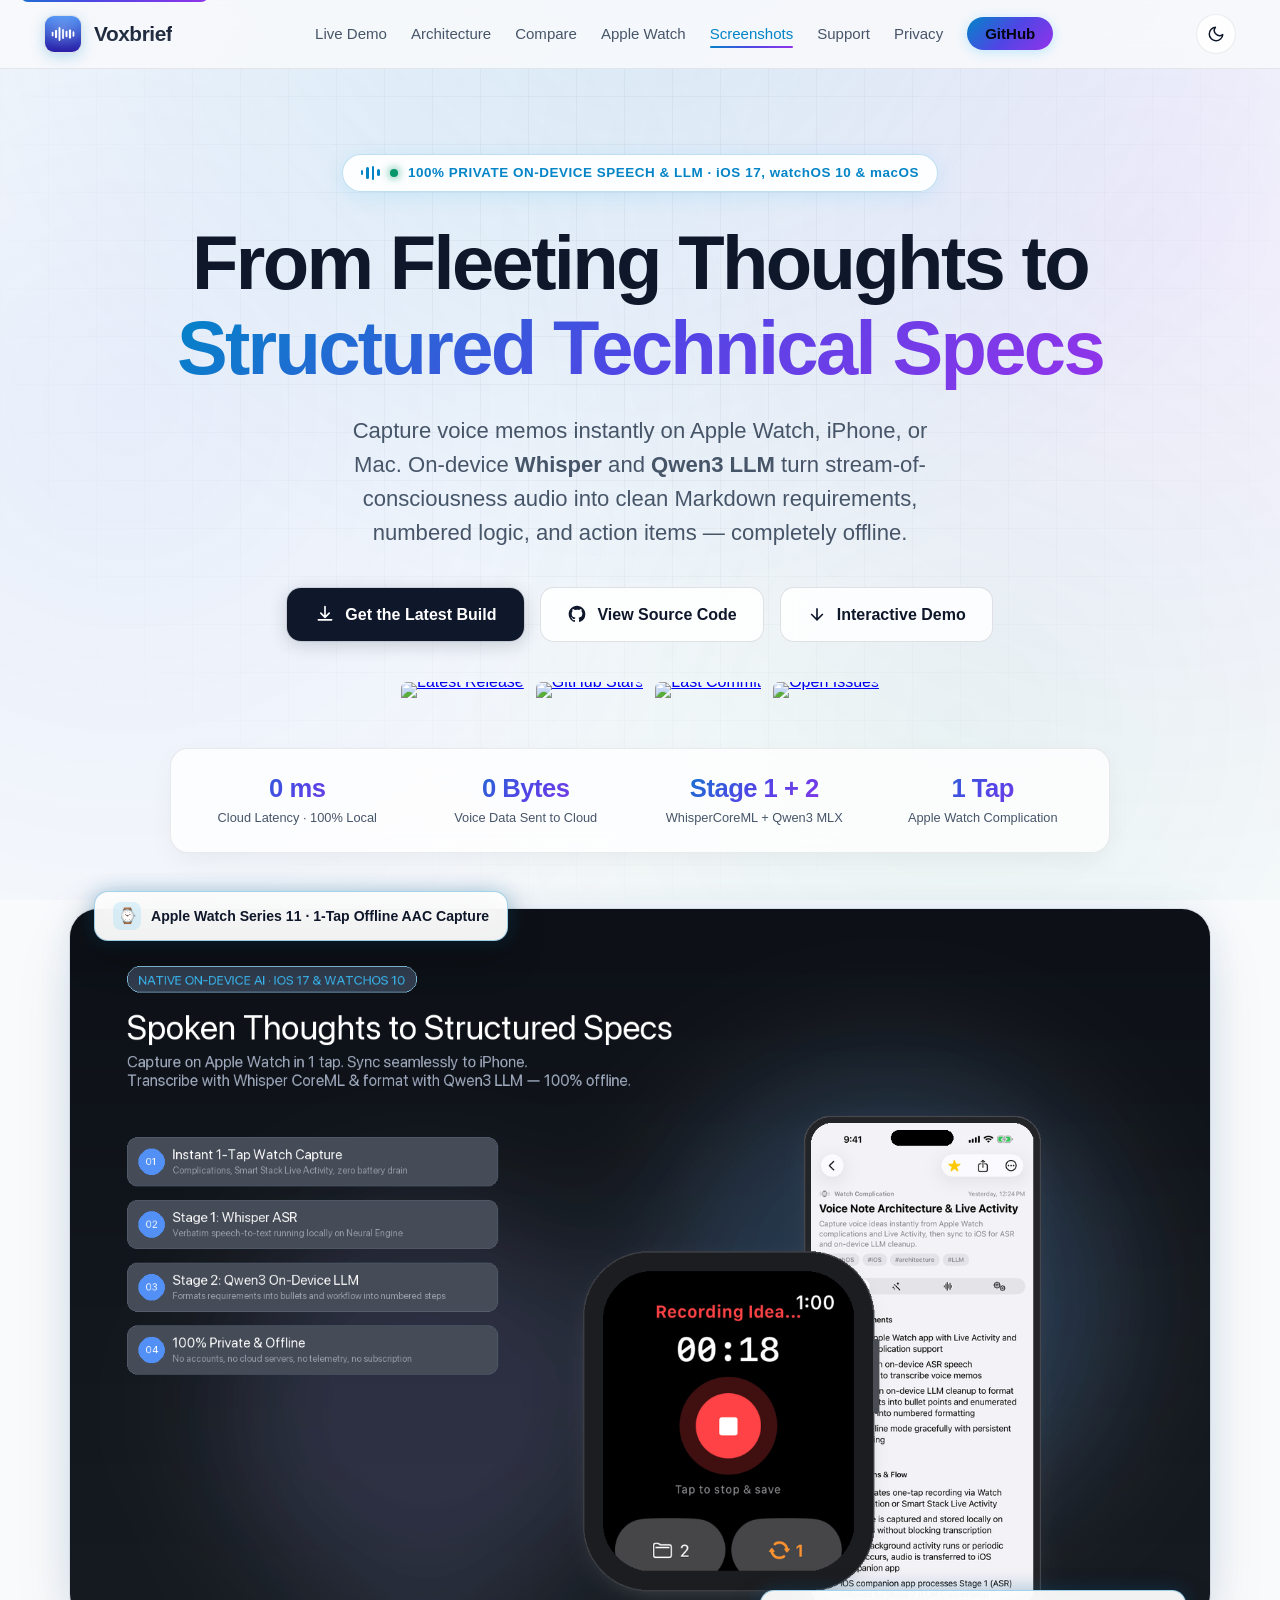
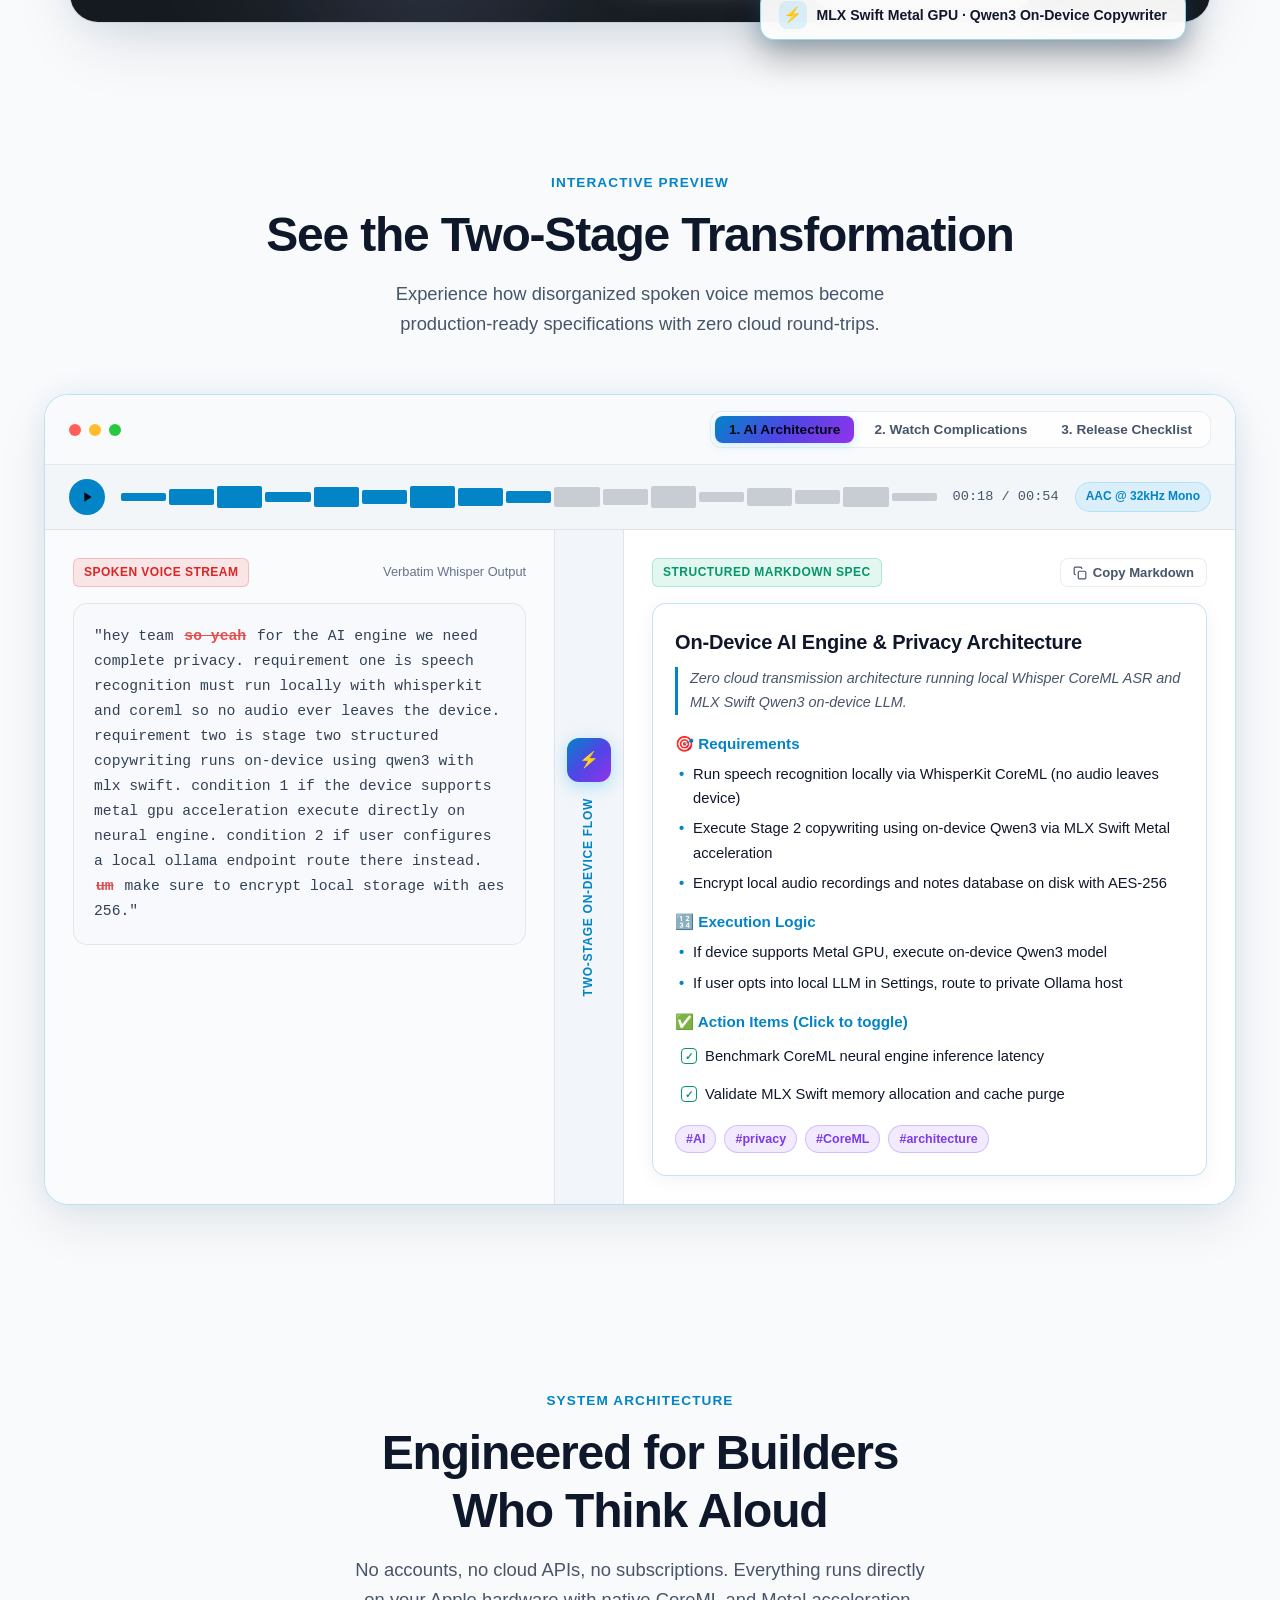
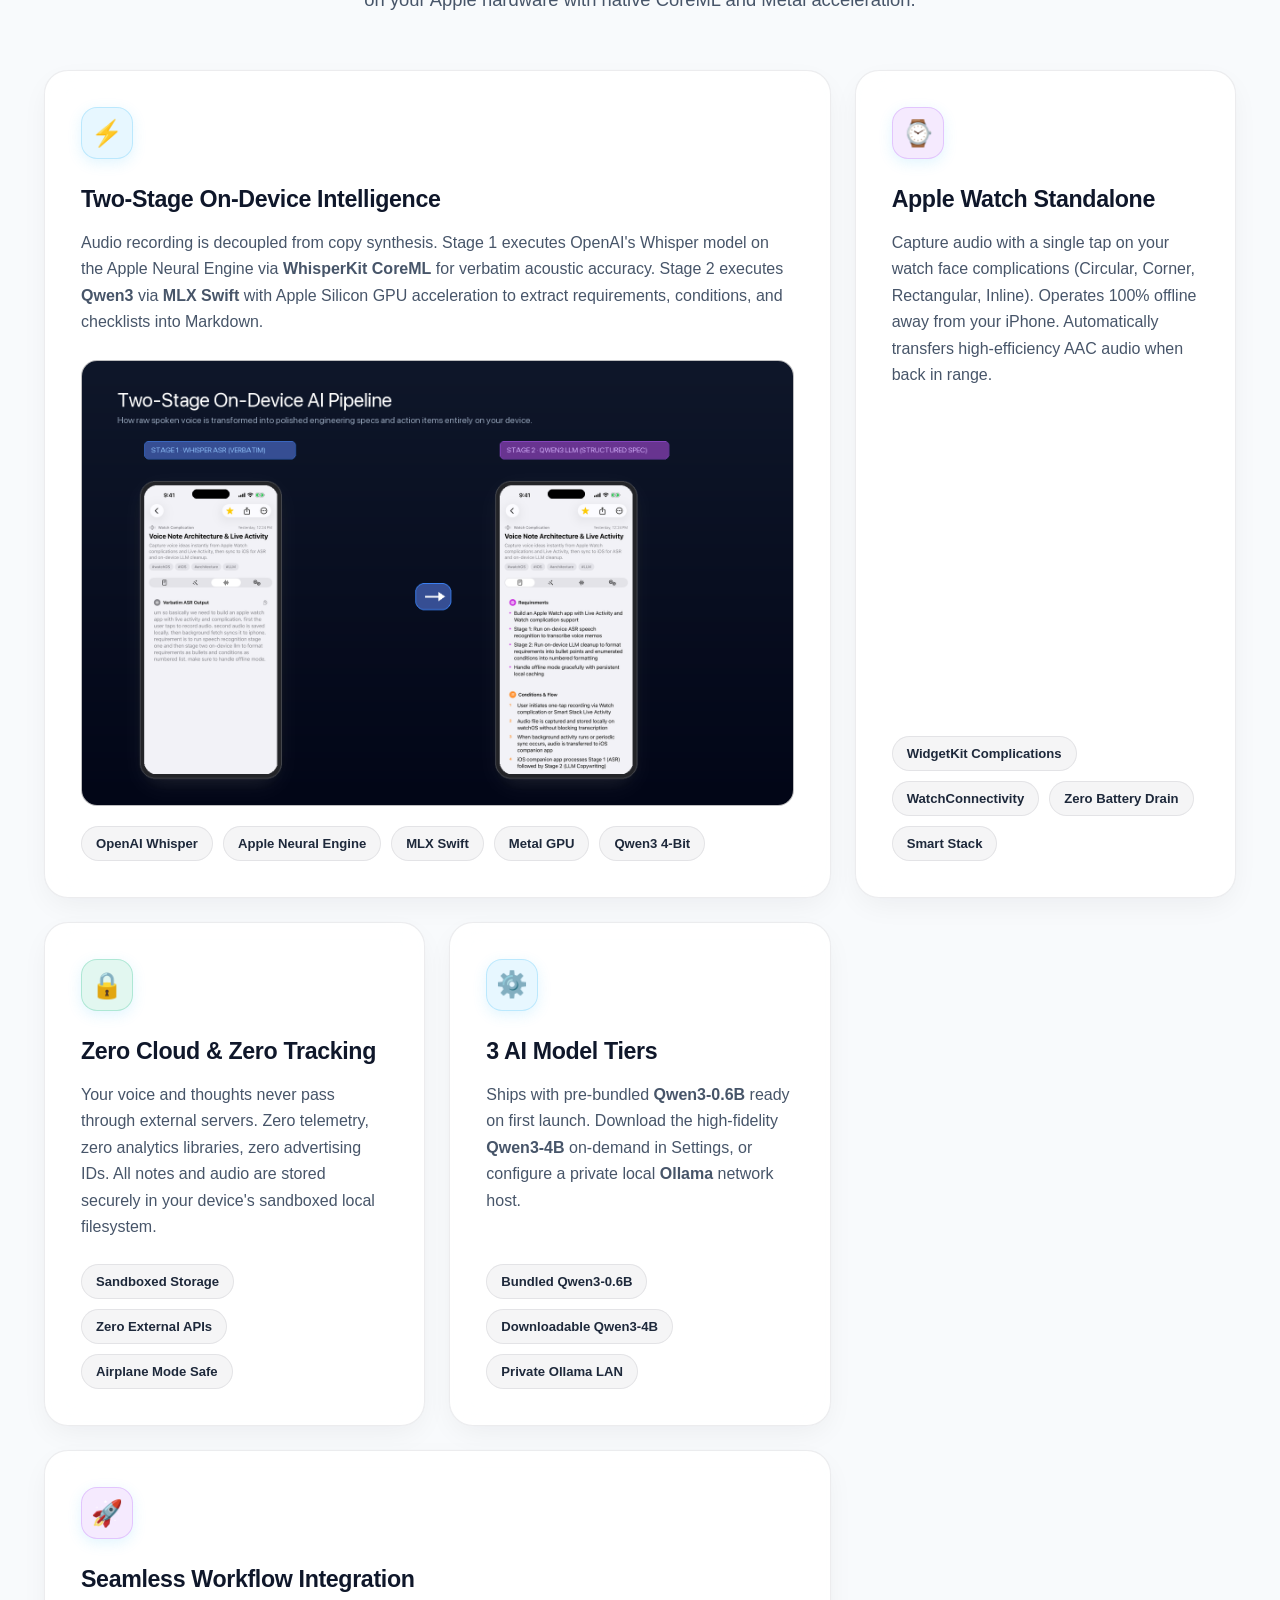
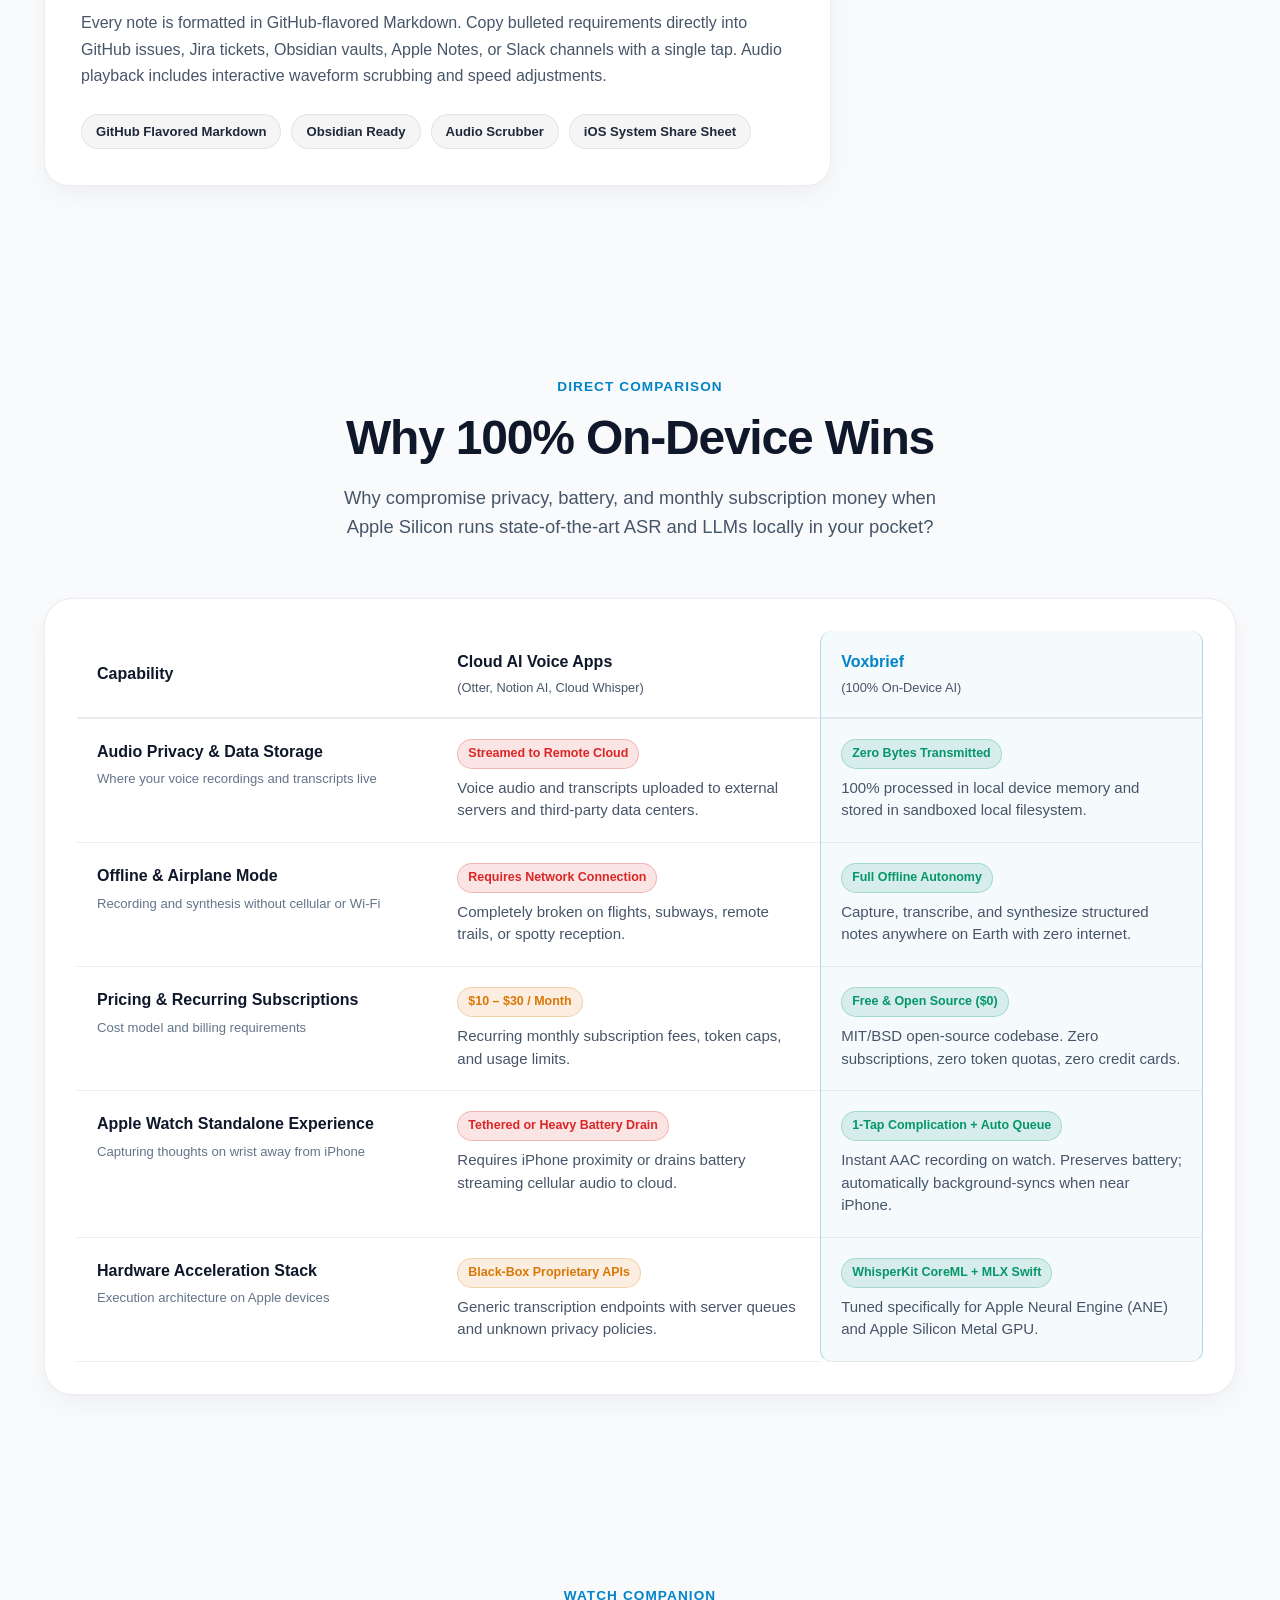
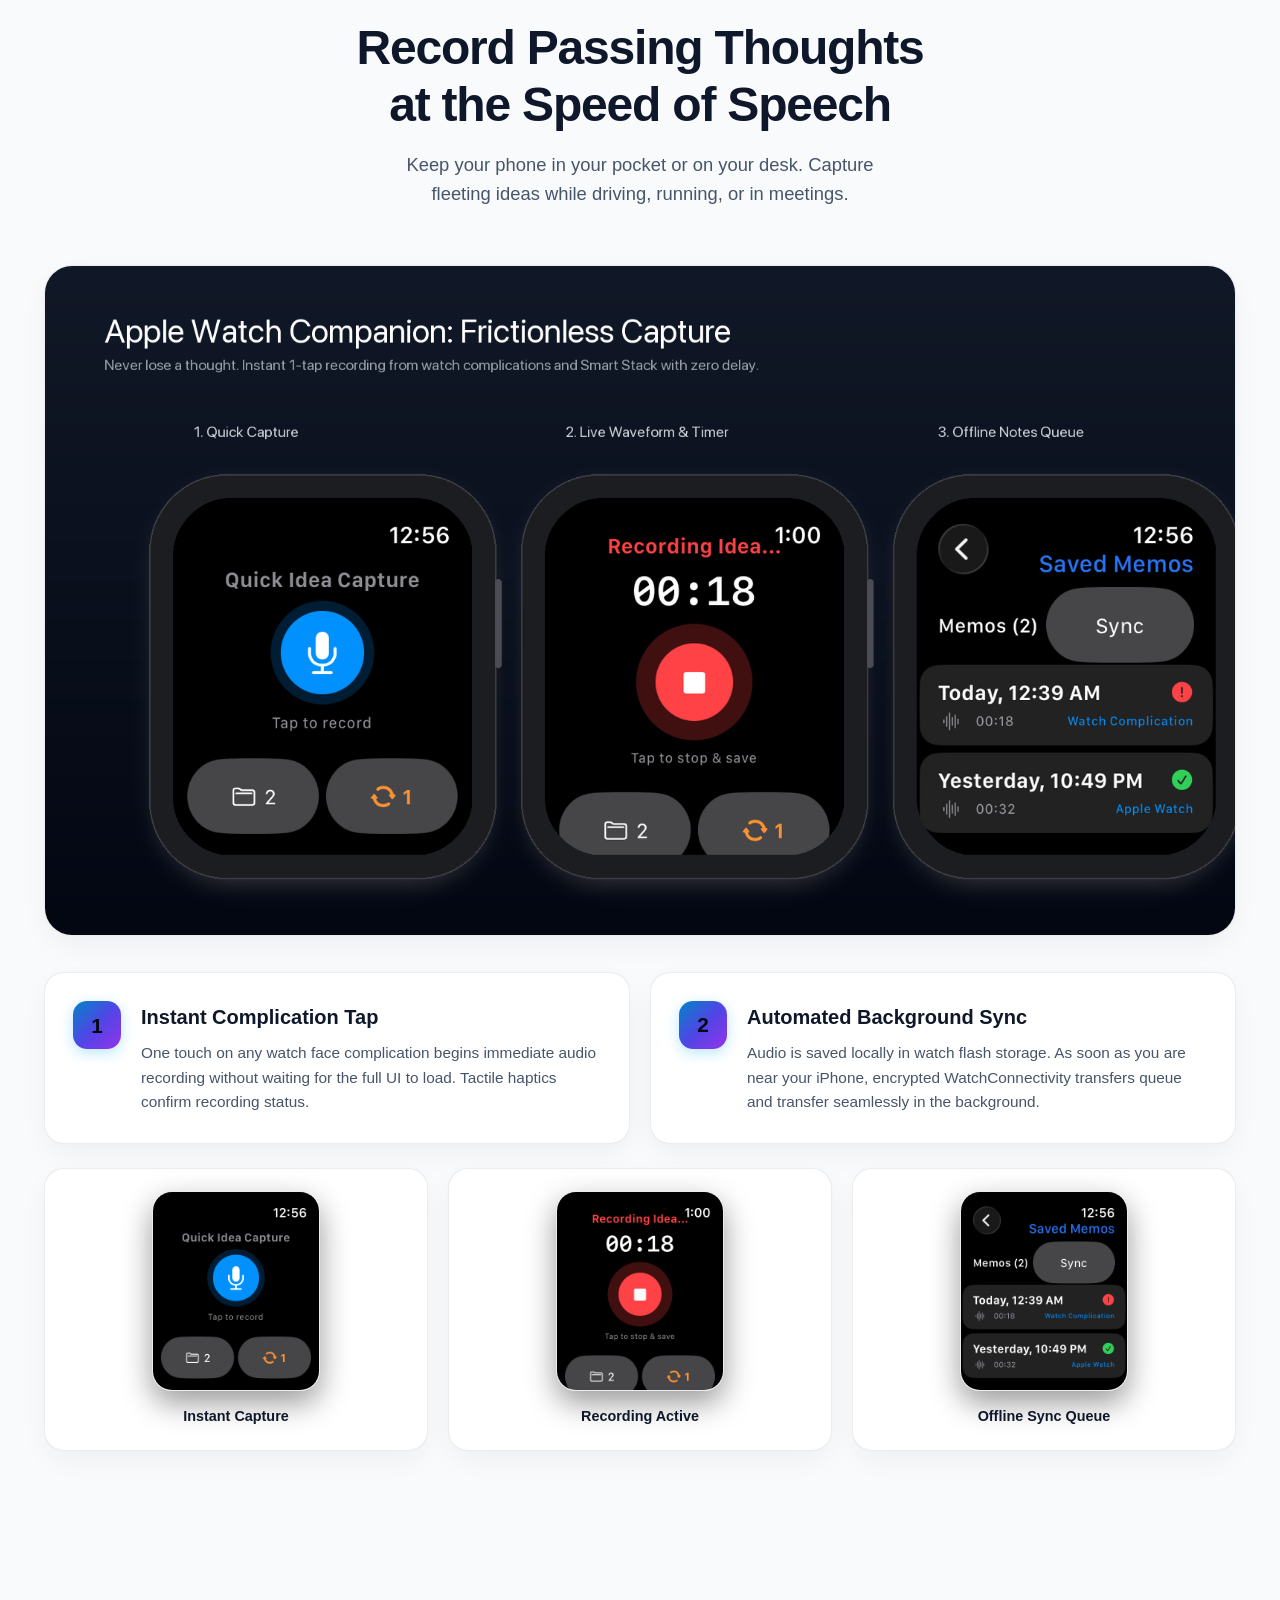
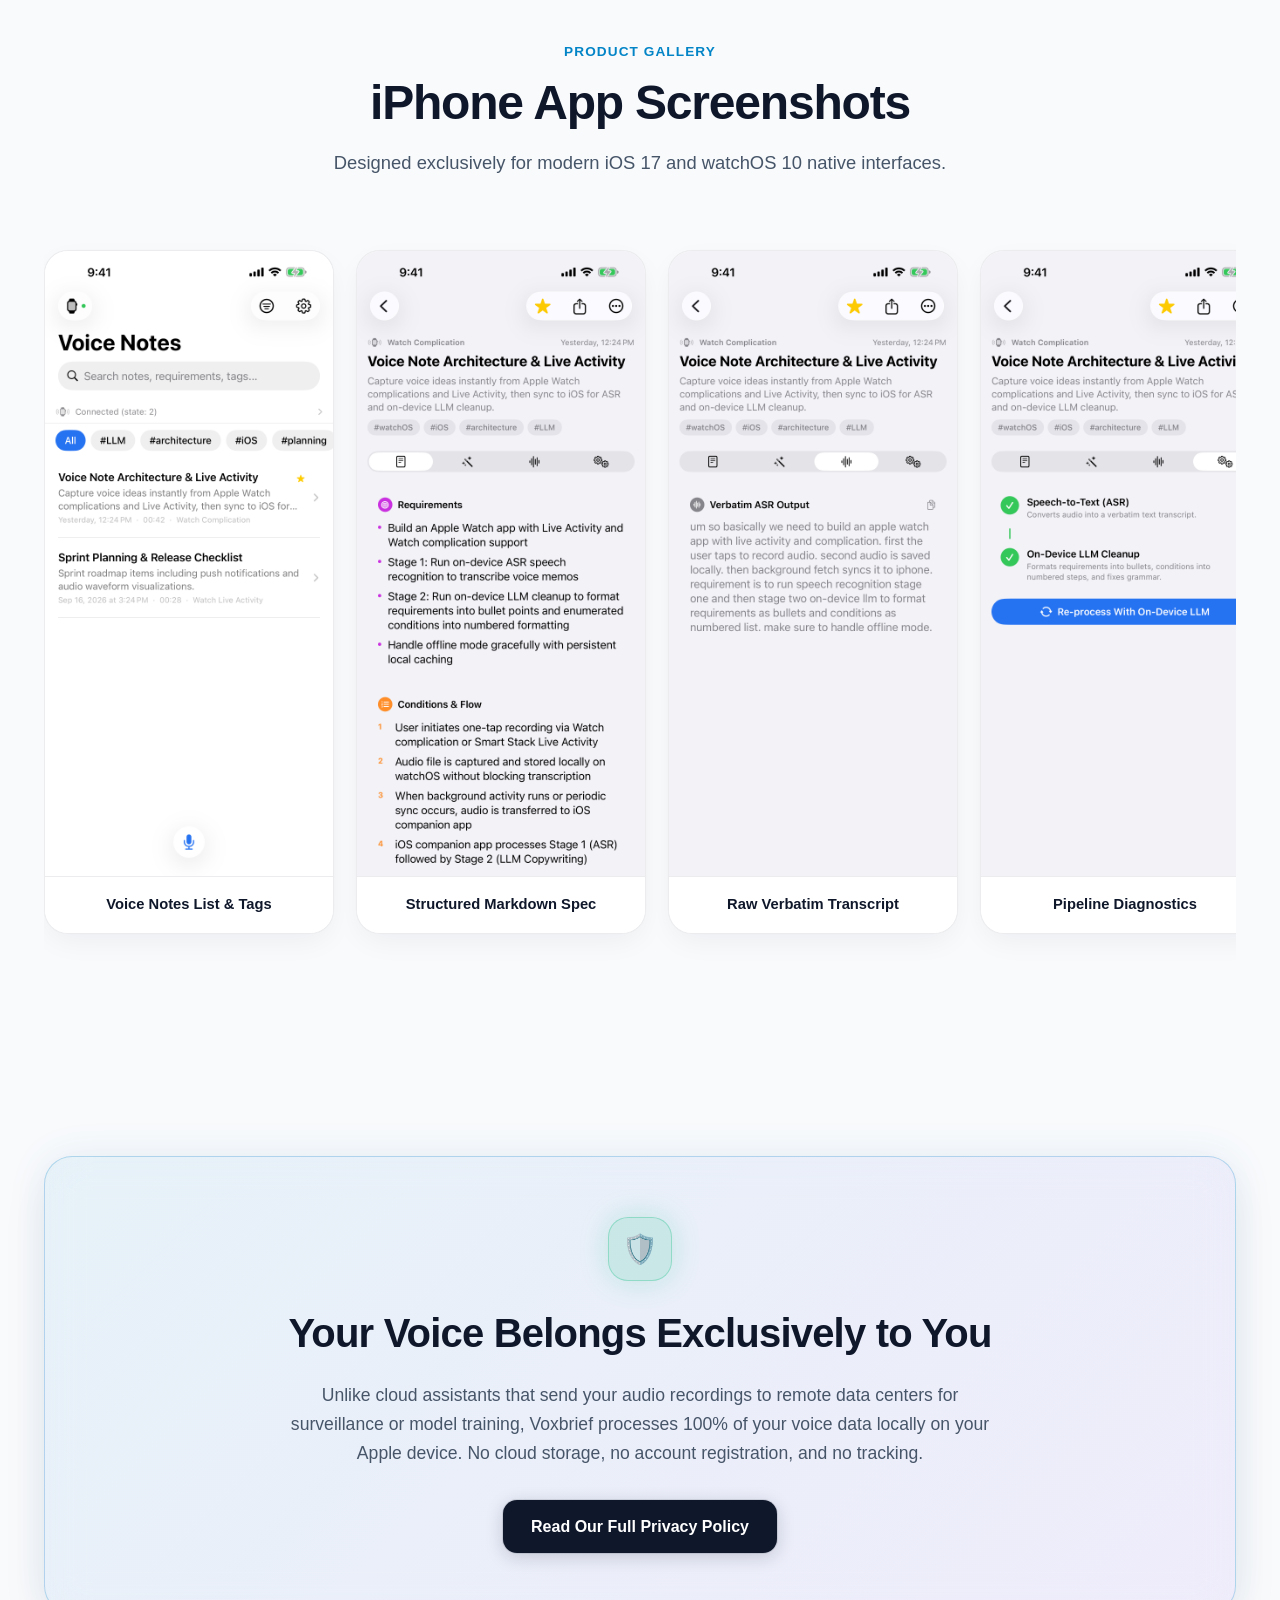
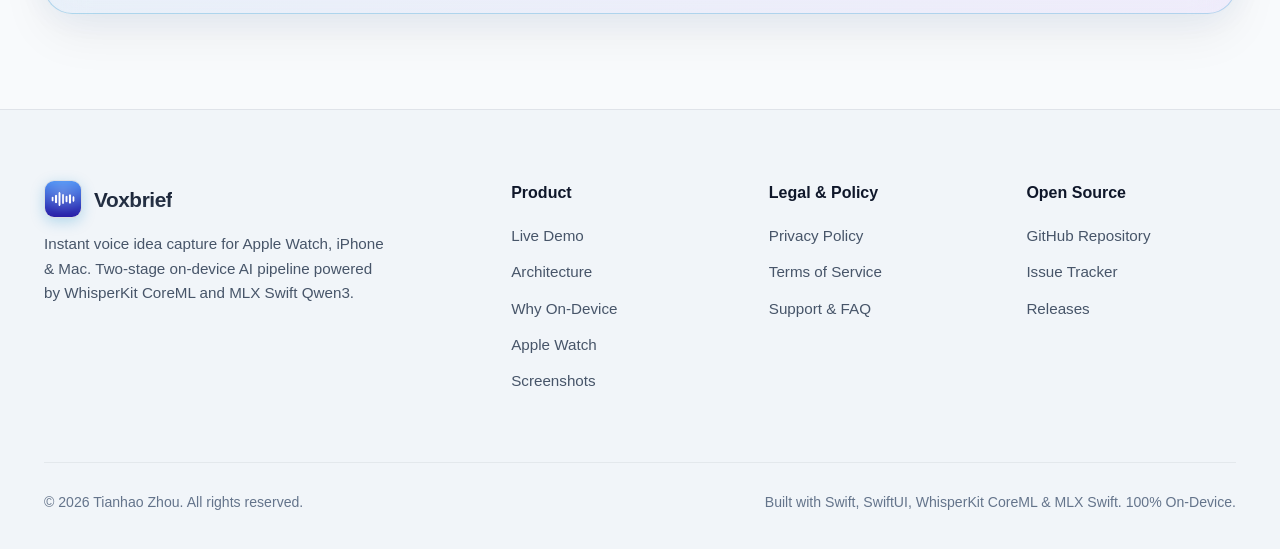
==== docs/index.html @ 6828794e "feat(web): polish landing page and add light theme support" ====
<!DOCTYPE html>
<html lang="en">
<head>
  <meta charset="UTF-8">
  <meta name="viewport" content="width=device-width, initial-scale=1.0">
  <title>Voxbrief · Spoken Thoughts to Structured Specs (100% On-Device AI)</title>
  <meta name="description" content="Capture voice notes instantly on Apple Watch, iPhone, and Mac. Transform stream-of-consciousness audio into structured Markdown specs, requirements, and action items with on-device Whisper & Qwen3 LLM.">
  <link rel="canonical" href="https://tianhaoz95.github.io/voxbrief/">
  <meta property="og:type" content="website">
  <meta property="og:url" content="https://tianhaoz95.github.io/voxbrief/">
  <meta property="og:title" content="Voxbrief · Voice Notes to Structured AI Specs">
  <meta property="og:description" content="Zero cloud servers. 100% on-device AI for Apple Watch, iPhone & Mac.">
  <meta property="og:image" content="https://tianhaoz95.github.io/voxbrief/assets/promo/promo_hero.png">
  <meta name="twitter:card" content="summary_large_image">
  <meta name="twitter:title" content="Voxbrief · Voice Notes to Structured AI Specs">
  <meta name="twitter:description" content="Zero cloud servers. 100% on-device AI for Apple Watch, iPhone & Mac.">
  <meta name="twitter:image" content="https://tianhaoz95.github.io/voxbrief/assets/promo/promo_hero.png">
  <link rel="icon" type="image/png" href="assets/icon.png">
  <link rel="apple-touch-icon" href="assets/icon.png">
  <link rel="stylesheet" href="css/style.css">
  <!-- Early Theme Detection Script (Prevents FOUC) -->
  <script>
    (function () {
      try {
        var stored = localStorage.getItem('voxbrief-theme');
        var theme = stored || (window.matchMedia && window.matchMedia('(prefers-color-scheme: light)').matches ? 'light' : 'dark');
        document.documentElement.setAttribute('data-theme', theme);
      } catch (e) {}
    })();
  </script>
  <meta name="theme-color" content="#050811" id="themeColorMeta">
</head>
<body>
  <a href="#main-content" class="skip-link">Skip to main content</a>

  <!-- Ambient Lighting & Matrix Effects -->
  <div class="bg-glow"></div>
  <div class="bg-grid"></div>

  <!-- Header Navigation -->
  <header class="header">
    <div class="container nav">
      <a href="index.html" class="brand" aria-label="Voxbrief Homepage">
        <img src="assets/icon.png" alt="Voxbrief App Icon" class="brand-icon">
        <span class="brand-name">Voxbrief</span>
      </a>
      
      <ul class="nav-links" id="navLinks">
        <li><a href="#demo">Live Demo</a></li>
        <li><a href="#features">Architecture</a></li>
        <li><a href="#comparison">Compare</a></li>
        <li><a href="#watch">Apple Watch</a></li>
        <li><a href="#screenshots">Screenshots</a></li>
        <li><a href="support.html">Support</a></li>
        <li><a href="privacy.html">Privacy</a></li>
        <li><a href="https://github.com/tianhaoz95/voxbrief" target="_blank" rel="noopener" class="btn-cta-nav">GitHub</a></li>
      </ul>

      <div class="nav-actions">
        <!-- Theme Toggle Button -->
        <button class="theme-toggle" id="themeToggle" type="button" aria-label="Toggle theme" title="Toggle theme">
          <span class="theme-toggle-indicator">
            <svg class="theme-icon sun-icon" width="18" height="18" viewBox="0 0 24 24" fill="none" stroke="currentColor" stroke-width="2" stroke-linecap="round" stroke-linejoin="round">
              <circle cx="12" cy="12" r="5"></circle>
              <line x1="12" y1="1" x2="12" y2="3"></line>
              <line x1="12" y1="21" x2="12" y2="23"></line>
              <line x1="4.22" y1="4.22" x2="5.64" y2="5.64"></line>
              <line x1="18.36" y1="18.36" x2="19.78" y2="19.78"></line>
              <line x1="1" y1="12" x2="3" y2="12"></line>
              <line x1="21" y1="12" x2="23" y2="12"></line>
              <line x1="4.22" y1="19.78" x2="5.64" y2="18.36"></line>
              <line x1="18.36" y1="5.64" x2="19.78" y2="4.22"></line>
            </svg>
            <svg class="theme-icon moon-icon" width="18" height="18" viewBox="0 0 24 24" fill="none" stroke="currentColor" stroke-width="2" stroke-linecap="round" stroke-linejoin="round">
              <path d="M21 12.79A9 9 0 1 1 11.21 3 7 7 0 0 0 21 12.79z"></path>
            </svg>
          </span>
        </button>

        <!-- Mobile Navigation Menu Toggle -->
        <button class="nav-toggle" id="navToggle" type="button" aria-label="Toggle navigation menu" aria-expanded="false" aria-controls="navLinks">
          <svg width="20" height="20" viewBox="0 0 24 24" fill="none" stroke="currentColor" stroke-width="2" stroke-linecap="round"><path d="M4 6h16M4 12h16M4 18h16"/></svg>
        </button>
      </div>
    </div>
  </header>

  <main id="main-content">
    <!-- Hero Section -->
    <section class="hero">
      <div class="container">
        <div class="hero-pill-wrap">
          <div class="badge-pill">
            <div class="sound-bars" aria-hidden="true">
              <span class="sound-bar"></span>
              <span class="sound-bar"></span>
              <span class="sound-bar"></span>
              <span class="sound-bar"></span>
            </div>
            <span class="pulsing-dot" aria-hidden="true"></span>
            <span>100% PRIVATE ON-DEVICE SPEECH &amp; LLM · iOS 17, watchOS 10 &amp; macOS</span>
          </div>
        </div>

        <h1 class="hero-title">
          From Fleeting Thoughts to <br><span class="text-gradient">Structured Technical Specs</span>
        </h1>

        <p class="hero-subtitle">
          Capture voice memos instantly on Apple Watch, iPhone, or Mac. On-device <strong>Whisper</strong> and <strong>Qwen3 LLM</strong> turn stream-of-consciousness audio into clean Markdown requirements, numbered logic, and action items — completely offline.
        </p>

        <div class="hero-cta">
          <a href="https://github.com/tianhaoz95/voxbrief/releases" class="btn-primary">
            <svg width="20" height="20" viewBox="0 0 24 24" fill="none" stroke="currentColor" stroke-width="2" stroke-linecap="round" stroke-linejoin="round"><path d="M12 3v13M7 11l5 5 5-5"/><path d="M4 19h16"/></svg>
            Get the Latest Build
          </a>
          <a href="https://github.com/tianhaoz95/voxbrief" class="btn-secondary" target="_blank" rel="noopener">
            <svg width="20" height="20" viewBox="0 0 24 24" fill="currentColor"><path d="M12 2C6.477 2 2 6.484 2 12.017c0 4.425 2.865 8.18 6.839 9.504.5.092.682-.217.682-.483 0-.237-.008-.868-.013-1.703-2.782.605-3.369-1.343-3.369-1.343-.454-1.158-1.11-1.466-1.11-1.466-.908-.62.069-.608.069-.608 1.003.07 1.53 1.032 1.53 1.032.892 1.53 2.341 1.088 2.91.832.092-.647.35-1.088.636-1.338-2.22-.253-4.555-1.113-4.555-4.951 0-1.093.39-1.988 1.029-2.688-.103-.253-.446-1.272.098-2.65 0 0 .84-.27 2.75 1.026A9.564 9.564 0 0112 6.844c.85.004 1.705.115 2.504.337 1.909-1.296 2.747-1.027 2.747-1.027.546 1.379.202 2.398.1 2.651.64.7 1.028 1.595 1.028 2.688 0 3.848-2.339 4.695-4.566 4.943.359.309.678.92.678 1.855 0 1.338-.012 2.419-.012 2.747 0 .268.18.58.688.482A10.019 10.019 0 0022 12.017C22 6.484 17.522 2 12 2z"/></svg>
            View Source Code
          </a>
          <a href="#demo" class="btn-secondary">
            <svg width="20" height="20" viewBox="0 0 24 24" fill="none" stroke="currentColor" stroke-width="2"><path d="M12 5v14M19 12l-7 7-7-7"/></svg>
            Interactive Demo
          </a>
        </div>

        <!-- GitHub Activity Trust Bar -->
        <div class="trust-bar">
          <a href="https://github.com/tianhaoz95/voxbrief/releases" target="_blank" rel="noopener">
            <img src="https://img.shields.io/github/v/release/tianhaoz95/voxbrief?style=flat-square&label=Release&color=38bdf8" alt="Latest Release" loading="lazy">
          </a>
          <a href="https://github.com/tianhaoz95/voxbrief" target="_blank" rel="noopener">
            <img src="https://img.shields.io/github/stars/tianhaoz95/voxbrief?style=flat-square&label=Stars&color=38bdf8" alt="GitHub Stars" loading="lazy">
          </a>
          <a href="https://github.com/tianhaoz95/voxbrief/commits/main" target="_blank" rel="noopener">
            <img src="https://img.shields.io/github/last-commit/tianhaoz95/voxbrief?style=flat-square&label=Last%20Commit&color=a855f7" alt="Last Commit" loading="lazy">
          </a>
          <a href="https://github.com/tianhaoz95/voxbrief/issues" target="_blank" rel="noopener">
            <img src="https://img.shields.io/github/issues/tianhaoz95/voxbrief?style=flat-square&label=Open%20Issues&color=10b981" alt="Open Issues" loading="lazy">
          </a>
        </div>

        <!-- Key Metrics Strip -->
        <div class="metrics-strip">
          <div class="metric-item">
            <div class="metric-value">0 ms</div>
            <div class="metric-label">Cloud Latency · 100% Local</div>
          </div>
          <div class="metric-item">
            <div class="metric-value">0 Bytes</div>
            <div class="metric-label">Voice Data Sent to Cloud</div>
          </div>
          <div class="metric-item">
            <div class="metric-value">Stage 1 + 2</div>
            <div class="metric-label">WhisperCoreML + Qwen3 MLX</div>
          </div>
          <div class="metric-item">
            <div class="metric-value">1 Tap</div>
            <div class="metric-label">Apple Watch Complication</div>
          </div>
        </div>

        <!-- Hero Showcase Graphic with Floating Micro-Cards -->
        <div class="hero-graphic-container">
          <div class="floating-chip floating-chip-top">
            <div class="chip-icon-box">⌚</div>
            <span>Apple Watch Series 11 · 1-Tap Offline AAC Capture</span>
          </div>

          <div class="floating-chip floating-chip-bottom">
            <div class="chip-icon-box">⚡️</div>
            <span>MLX Swift Metal GPU · Qwen3 On-Device Copywriter</span>
          </div>

          <div class="hero-graphic-wrap">
            <img src="assets/promo/promo_hero.png" alt="Voxbrief Hero Showcase: Apple Watch &amp; iPhone">
          </div>
        </div>
      </div>
    </section>

    <!-- Interactive Live Demo Section -->
    <section class="live-demo-section" id="demo">
      <div class="container">
        <div class="section-header reveal">
          <div class="section-tag">Interactive Preview</div>
          <h2 class="section-title">See the Two-Stage Transformation</h2>
          <p class="section-subtitle">Experience how disorganized spoken voice memos become production-ready specifications with zero cloud round-trips.</p>
        </div>

        <div class="demo-terminal reveal">
          <!-- Terminal Header -->
          <div class="demo-header">
            <div class="demo-traffic-lights" aria-hidden="true">
              <span class="traffic-light traffic-red"></span>
              <span class="traffic-light traffic-yellow"></span>
              <span class="traffic-light traffic-green"></span>
            </div>

            <div class="demo-tab-selector" role="tablist" aria-label="Demo scenarios">
              <button class="demo-tab-btn active" role="tab" aria-selected="true" onclick="switchDemoTab(0)">1. AI Architecture</button>
              <button class="demo-tab-btn" role="tab" aria-selected="false" onclick="switchDemoTab(1)">2. Watch Complications</button>
              <button class="demo-tab-btn" role="tab" aria-selected="false" onclick="switchDemoTab(2)">3. Release Checklist</button>
            </div>
          </div>

          <!-- Audio Player Simulation Bar -->
          <div class="audio-player-bar">
            <button class="play-toggle-btn" id="playBtn" type="button" aria-label="Play audio simulation" onclick="togglePlaySimulation()">
              <svg id="playIcon" width="16" height="16" viewBox="0 0 24 24" fill="currentColor"><path d="M8 5v14l11-7z"/></svg>
              <svg id="pauseIcon" width="16" height="16" viewBox="0 0 24 24" fill="currentColor" style="display:none;"><path d="M6 19h4V5H6v14zm8-14v14h4V5h-4z"/></svg>
            </button>
            <div class="waveform-scrubber" id="waveformBar" title="Click anywhere to scrub playback" role="progressbar" aria-label="Audio scrubber">
              <span class="waveform-col active" style="height: 35%;"></span>
              <span class="waveform-col active" style="height: 70%;"></span>
              <span class="waveform-col active" style="height: 95%;"></span>
              <span class="waveform-col active" style="height: 40%;"></span>
              <span class="waveform-col active" style="height: 80%;"></span>
              <span class="waveform-col active" style="height: 60%;"></span>
              <span class="waveform-col active" style="height: 90%;"></span>
              <span class="waveform-col active" style="height: 75%;"></span>
              <span class="waveform-col active" style="height: 50%;"></span>
              <span class="waveform-col" style="height: 85%;"></span>
              <span class="waveform-col" style="height: 65%;"></span>
              <span class="waveform-col" style="height: 95%;"></span>
              <span class="waveform-col" style="height: 40%;"></span>
              <span class="waveform-col" style="height: 75%;"></span>
              <span class="waveform-col" style="height: 55%;"></span>
              <span class="waveform-col" style="height: 85%;"></span>
              <span class="waveform-col" style="height: 30%;"></span>
            </div>
            <div class="player-timer" id="playerTimer">00:18 / 00:54</div>
            <div class="player-pill">AAC @ 32kHz Mono</div>
          </div>

          <!-- Split View: Raw Spoken Memo vs Structured Markdown Spec -->
          <div class="demo-split-view">
            <!-- Left: Spoken Memo -->
            <div class="split-col-raw">
              <div class="split-col-title">
                <span class="split-badge split-badge-raw">Spoken Voice Stream</span>
                <span style="font-size: 0.8rem; color: var(--text-muted);">Verbatim Whisper Output</span>
              </div>
              <div class="raw-transcript-box" id="rawTranscriptBox">
                "hey team <span class="filler">so yeah</span> for the AI engine we need complete privacy. requirement one is speech recognition must run locally with whisperkit and coreml so no audio ever leaves the device. requirement two is stage two structured copywriting runs on-device using qwen3 with mlx swift. condition 1 if the device supports metal gpu acceleration execute directly on neural engine. condition 2 if user configures a local ollama endpoint route there instead. <span class="filler">um</span> make sure to encrypt local storage with aes 256."
              </div>
            </div>

            <!-- Center Flow Divider -->
            <div class="split-divider" aria-hidden="true">
              <div class="pipeline-flow-icon">⚡️</div>
              <div class="pipeline-flow-text">Two-Stage On-Device Flow</div>
            </div>

            <!-- Right: Clean Spec -->
            <div class="split-col-spec">
              <div class="split-col-title">
                <span class="split-badge split-badge-clean">Structured Markdown Spec</span>
                <button class="btn-copy-spec" id="copyBtn" type="button" onclick="copyDemoSpec()">
                  <svg id="copySvgIcon" width="14" height="14" viewBox="0 0 24 24" fill="none" stroke="currentColor" stroke-width="2"><rect x="9" y="9" width="13" height="13" rx="2" ry="2"></rect><path d="M5 15H4a2 2 0 0 1-2-2V4a2 2 0 0 1 2-2h9a2 2 0 0 1 2 2v1"></path></svg>
                  <span id="copyBtnText">Copy Markdown</span>
                </button>
              </div>
              <div class="spec-rendered-box" id="specRenderedBox">
                <div class="spec-title-line">On-Device AI Engine &amp; Privacy Architecture</div>
                <div class="spec-quote">Zero cloud transmission architecture running local Whisper CoreML ASR and MLX Swift Qwen3 on-device LLM.</div>
                
                <div class="spec-section-head">🎯 Requirements</div>
                <ul class="spec-list">
                  <li>Run speech recognition locally via WhisperKit CoreML (no audio leaves device)</li>
                  <li>Execute Stage 2 copywriting using on-device Qwen3 via MLX Swift Metal acceleration</li>
                  <li>Encrypt local audio recordings and notes database on disk with AES-256</li>
                </ul>

                <div class="spec-section-head">🔢 Execution Logic</div>
                <ul class="spec-list">
                  <li>If device supports Metal GPU, execute on-device Qwen3 model</li>
                  <li>If user opts into local LLM in Settings, route to private Ollama host</li>
                </ul>

                <div class="spec-section-head">✅ Action Items (Click to toggle)</div>
                <ul class="spec-checklist">
                  <li onclick="toggleDemoCheck(this)" role="checkbox" aria-checked="false" tabindex="0">
                    <span class="check-box-icon">✓</span>
                    <span>Benchmark CoreML neural engine inference latency</span>
                  </li>
                  <li onclick="toggleDemoCheck(this)" role="checkbox" aria-checked="false" tabindex="0">
                    <span class="check-box-icon">✓</span>
                    <span>Validate MLX Swift memory allocation and cache purge</span>
                  </li>
                </ul>

                <div class="spec-tag-chips">
                  <span class="spec-tag">#AI</span>
                  <span class="spec-tag">#privacy</span>
                  <span class="spec-tag">#CoreML</span>
                  <span class="spec-tag">#architecture</span>
                </div>
              </div>
            </div>
          </div>
        </div>
      </div>
    </section>

    <!-- Modern Bento Box Architecture Grid -->
    <section class="section" id="features">
      <div class="container">
        <div class="section-header reveal">
          <div class="section-tag">System Architecture</div>
          <h2 class="section-title">Engineered for Builders Who Think Aloud</h2>
          <p class="section-subtitle">No accounts, no cloud APIs, no subscriptions. Everything runs directly on your Apple hardware with native CoreML and Metal acceleration.</p>
        </div>

        <div class="bento-grid">
          <!-- Bento 1: Two Stage Intelligence (Large Span 2) -->
          <div class="bento-item bento-span-2 reveal">
            <div class="bento-icon">⚡️</div>
            <h3 class="bento-title">Two-Stage On-Device Intelligence</h3>
            <p class="bento-desc">
              Audio recording is decoupled from copy synthesis. Stage 1 executes OpenAI's Whisper model on the Apple Neural Engine via <strong>WhisperKit CoreML</strong> for verbatim acoustic accuracy. Stage 2 executes <strong>Qwen3</strong> via <strong>MLX Swift</strong> with Apple Silicon GPU acceleration to extract requirements, conditions, and checklists into Markdown.
            </p>
            <div class="bento-visual-wrap">
              <img src="assets/promo/promo_pipeline.png" alt="Two-Stage Pipeline Diagram">
            </div>
            <div class="tech-chips" style="margin-top: 20px;">
              <span class="tech-chip">OpenAI Whisper</span>
              <span class="tech-chip">Apple Neural Engine</span>
              <span class="tech-chip">MLX Swift</span>
              <span class="tech-chip">Metal GPU</span>
              <span class="tech-chip">Qwen3 4-Bit</span>
            </div>
          </div>

          <!-- Bento 2: Apple Watch Standalone -->
          <div class="bento-item reveal">
            <div class="bento-icon bento-icon-purple">⌚</div>
            <h3 class="bento-title">Apple Watch Standalone</h3>
            <p class="bento-desc">
              Capture audio with a single tap on your watch face complications (Circular, Corner, Rectangular, Inline). Operates 100% offline away from your iPhone. Automatically transfers high-efficiency AAC audio when back in range.
            </p>
            <div class="tech-chips">
              <span class="tech-chip">WidgetKit Complications</span>
              <span class="tech-chip">WatchConnectivity</span>
              <span class="tech-chip">Zero Battery Drain</span>
              <span class="tech-chip">Smart Stack</span>
            </div>
          </div>

          <!-- Bento 3: Absolute Privacy -->
          <div class="bento-item reveal">
            <div class="bento-icon bento-icon-emerald">🔒</div>
            <h3 class="bento-title">Zero Cloud &amp; Zero Tracking</h3>
            <p class="bento-desc">
              Your voice and thoughts never pass through external servers. Zero telemetry, zero analytics libraries, zero advertising IDs. All notes and audio are stored securely in your device's sandboxed local filesystem.
            </p>
            <div class="tech-chips">
              <span class="tech-chip">Sandboxed Storage</span>
              <span class="tech-chip">Zero External APIs</span>
              <span class="tech-chip">Airplane Mode Safe</span>
            </div>
          </div>

          <!-- Bento 4: Flexible Model Selection -->
          <div class="bento-item reveal">
            <div class="bento-icon">⚙️</div>
            <h3 class="bento-title">3 AI Model Tiers</h3>
            <p class="bento-desc">
              Ships with pre-bundled <strong>Qwen3-0.6B</strong> ready on first launch. Download the high-fidelity <strong>Qwen3-4B</strong> on-demand in Settings, or configure a private local <strong>Ollama</strong> network host.
            </p>
            <div class="tech-chips">
              <span class="tech-chip">Bundled Qwen3-0.6B</span>
              <span class="tech-chip">Downloadable Qwen3-4B</span>
              <span class="tech-chip">Private Ollama LAN</span>
            </div>
          </div>

          <!-- Bento 5: Productivity & Export (Large Span 2) -->
          <div class="bento-item bento-span-2 reveal">
            <div class="bento-icon bento-icon-purple">🚀</div>
            <h3 class="bento-title">Seamless Workflow Integration</h3>
            <p class="bento-desc">
              Every note is formatted in GitHub-flavored Markdown. Copy bulleted requirements directly into GitHub issues, Jira tickets, Obsidian vaults, Apple Notes, or Slack channels with a single tap. Audio playback includes interactive waveform scrubbing and speed adjustments.
            </p>
            <div class="tech-chips">
              <span class="tech-chip">GitHub Flavored Markdown</span>
              <span class="tech-chip">Obsidian Ready</span>
              <span class="tech-chip">Audio Scrubber</span>
              <span class="tech-chip">iOS System Share Sheet</span>
            </div>
          </div>
        </div>
      </div>
    </section>

    <!-- Comparison: On-Device vs Cloud Voice Apps -->
    <section class="section" id="comparison">
      <div class="container">
        <div class="section-header reveal">
          <div class="section-tag">Direct Comparison</div>
          <h2 class="section-title">Why 100% On-Device Wins</h2>
          <p class="section-subtitle">Why compromise privacy, battery, and monthly subscription money when Apple Silicon runs state-of-the-art ASR and LLMs locally in your pocket?</p>
        </div>

        <div class="comparison-card reveal">
          <div class="comparison-table-wrap">
            <table class="comparison-table">
              <thead>
                <tr>
                  <th class="comp-col-feature">Capability</th>
                  <th class="comp-col-cloud">Cloud AI Voice Apps<br><span>(Otter, Notion AI, Cloud Whisper)</span></th>
                  <th class="comp-col-vox">Voxbrief<br><span>(100% On-Device AI)</span></th>
                </tr>
              </thead>
              <tbody>
                <tr>
                  <td class="comp-feature">
                    <strong>Audio Privacy &amp; Data Storage</strong>
                    <div class="comp-desc">Where your voice recordings and transcripts live</div>
                  </td>
                  <td class="comp-cloud">
                    <span class="comp-badge badge-danger">Streamed to Remote Cloud</span>
                    <p>Voice audio and transcripts uploaded to external servers and third-party data centers.</p>
                  </td>
                  <td class="comp-vox">
                    <span class="comp-badge badge-success">Zero Bytes Transmitted</span>
                    <p>100% processed in local device memory and stored in sandboxed local filesystem.</p>
                  </td>
                </tr>
                <tr>
                  <td class="comp-feature">
                    <strong>Offline &amp; Airplane Mode</strong>
                    <div class="comp-desc">Recording and synthesis without cellular or Wi-Fi</div>
                  </td>
                  <td class="comp-cloud">
                    <span class="comp-badge badge-danger">Requires Network Connection</span>
                    <p>Completely broken on flights, subways, remote trails, or spotty reception.</p>
                  </td>
                  <td class="comp-vox">
                    <span class="comp-badge badge-success">Full Offline Autonomy</span>
                    <p>Capture, transcribe, and synthesize structured notes anywhere on Earth with zero internet.</p>
                  </td>
                </tr>
                <tr>
                  <td class="comp-feature">
                    <strong>Pricing &amp; Recurring Subscriptions</strong>
                    <div class="comp-desc">Cost model and billing requirements</div>
                  </td>
                  <td class="comp-cloud">
                    <span class="comp-badge badge-warning">$10 – $30 / Month</span>
                    <p>Recurring monthly subscription fees, token caps, and usage limits.</p>
                  </td>
                  <td class="comp-vox">
                    <span class="comp-badge badge-success">Free &amp; Open Source ($0)</span>
                    <p>MIT/BSD open-source codebase. Zero subscriptions, zero token quotas, zero credit cards.</p>
                  </td>
                </tr>
                <tr>
                  <td class="comp-feature">
                    <strong>Apple Watch Standalone Experience</strong>
                    <div class="comp-desc">Capturing thoughts on wrist away from iPhone</div>
                  </td>
                  <td class="comp-cloud">
                    <span class="comp-badge badge-danger">Tethered or Heavy Battery Drain</span>
                    <p>Requires iPhone proximity or drains battery streaming cellular audio to cloud.</p>
                  </td>
                  <td class="comp-vox">
                    <span class="comp-badge badge-success">1-Tap Complication + Auto Queue</span>
                    <p>Instant AAC recording on watch. Preserves battery; automatically background-syncs when near iPhone.</p>
                  </td>
                </tr>
                <tr>
                  <td class="comp-feature">
                    <strong>Hardware Acceleration Stack</strong>
                    <div class="comp-desc">Execution architecture on Apple devices</div>
                  </td>
                  <td class="comp-cloud">
                    <span class="comp-badge badge-warning">Black-Box Proprietary APIs</span>
                    <p>Generic transcription endpoints with server queues and unknown privacy policies.</p>
                  </td>
                  <td class="comp-vox">
                    <span class="comp-badge badge-success">WhisperKit CoreML + MLX Swift</span>
                    <p>Tuned specifically for Apple Neural Engine (ANE) and Apple Silicon Metal GPU.</p>
                  </td>
                </tr>
              </tbody>
            </table>
          </div>
        </div>
      </div>
    </section>

    <!-- Apple Watch Dedicated Section -->
    <section class="section" id="watch">
      <div class="container">
        <div class="section-header reveal">
          <div class="section-tag">Watch Companion</div>
          <h2 class="section-title">Record Passing Thoughts at the Speed of Speech</h2>
          <p class="section-subtitle">Keep your phone in your pocket or on your desk. Capture fleeting ideas while driving, running, or in meetings.</p>
        </div>

        <div class="showcase-banner reveal">
          <img src="assets/promo/promo_watch.png" alt="Apple Watch Companion Showcase">
        </div>

        <div class="pipeline-grid">
          <div class="pipeline-step reveal">
            <div class="step-number">1</div>
            <div class="step-content">
              <h3>Instant Complication Tap</h3>
              <p>One touch on any watch face complication begins immediate audio recording without waiting for the full UI to load. Tactile haptics confirm recording status.</p>
            </div>
          </div>
          <div class="pipeline-step reveal">
            <div class="step-number">2</div>
            <div class="step-content">
              <h3>Automated Background Sync</h3>
              <p>Audio is saved locally in watch flash storage. As soon as you are near your iPhone, encrypted WatchConnectivity transfers queue and transfer seamlessly in the background.</p>
            </div>
          </div>
        </div>

        <div class="watch-screens-grid">
          <div class="watch-screen-card reveal">
            <img src="assets/screenshots/watch/watch_01_instant_capture.png" alt="Apple Watch Instant Capture Complication">
            <div class="watch-screen-card-caption">Instant Capture</div>
          </div>
          <div class="watch-screen-card reveal">
            <img src="assets/screenshots/watch/watch_02_recording_active.png" alt="Apple Watch Recording In Progress">
            <div class="watch-screen-card-caption">Recording Active</div>
          </div>
          <div class="watch-screen-card reveal">
            <img src="assets/screenshots/watch/watch_03_notes_queue.png" alt="Apple Watch Pending Sync Queue">
            <div class="watch-screen-card-caption">Offline Sync Queue</div>
          </div>
        </div>
      </div>
    </section>

    <!-- App Screenshots Gallery -->
    <section class="section" id="screenshots">
      <div class="container">
        <div class="section-header reveal">
          <div class="section-tag">Product Gallery</div>
          <h2 class="section-title">iPhone App Screenshots</h2>
          <p class="section-subtitle">Designed exclusively for modern iOS 17 and watchOS 10 native interfaces.</p>
        </div>

        <div class="screenshots-gallery-wrap">
          <div class="screenshots-scroll">
            <div class="screen-card reveal">
              <img src="assets/screenshots/iphone/01_notes_list.png" alt="Voice Notes List &amp; Tags">
              <div class="screen-card-caption">Voice Notes List &amp; Tags</div>
            </div>
            <div class="screen-card reveal">
              <img src="assets/screenshots/iphone/02_note_detail.png" alt="Structured Markdown Spec">
              <div class="screen-card-caption">Structured Markdown Spec</div>
            </div>
            <div class="screen-card reveal">
              <img src="assets/screenshots/iphone/03_two_stage_pipeline.png" alt="Verbatim Whisper Transcript">
              <div class="screen-card-caption">Raw Verbatim Transcript</div>
            </div>
            <div class="screen-card reveal">
              <img src="assets/screenshots/iphone/04_pipeline_diagnostics.png" alt="Pipeline Diagnostics">
              <div class="screen-card-caption">Pipeline Diagnostics</div>
            </div>
            <div class="screen-card reveal">
              <img src="assets/screenshots/iphone/05_quick_record.png" alt="Direct iPhone Recording">
              <div class="screen-card-caption">Direct iPhone Capture</div>
            </div>
            <div class="screen-card reveal">
              <img src="assets/screenshots/iphone/06_settings_pipeline.png" alt="On-Device Model Settings">
              <div class="screen-card-caption">On-Device AI Settings</div>
            </div>
          </div>
        </div>
      </div>
    </section>

    <!-- Privacy Callout -->
    <section class="section">
      <div class="container">
        <div class="privacy-callout reveal">
          <div class="privacy-shield-icon" aria-hidden="true">🛡️</div>
          <h2>Your Voice Belongs Exclusively to You</h2>
          <p>
            Unlike cloud assistants that send your audio recordings to remote data centers for surveillance or model training, Voxbrief processes 100% of your voice data locally on your Apple device. No cloud storage, no account registration, and no tracking.
          </p>
          <a href="privacy.html" class="btn-primary">Read Our Full Privacy Policy</a>
        </div>
      </div>
    </section>
  </main>

  <!-- Footer -->
  <footer class="footer">
    <div class="container">
      <div class="footer-grid">
        <div class="footer-brand">
          <div class="brand">
            <img src="assets/icon.png" alt="Voxbrief Icon" class="brand-icon">
            <span class="brand-name">Voxbrief</span>
          </div>
          <p>Instant voice idea capture for Apple Watch, iPhone &amp; Mac. Two-stage on-device AI pipeline powered by WhisperKit CoreML and MLX Swift Qwen3.</p>
        </div>
        <div class="footer-col">
          <h4>Product</h4>
          <ul>
            <li><a href="#demo">Live Demo</a></li>
            <li><a href="#features">Architecture</a></li>
            <li><a href="#comparison">Why On-Device</a></li>
            <li><a href="#watch">Apple Watch</a></li>
            <li><a href="#screenshots">Screenshots</a></li>
          </ul>
        </div>
        <div class="footer-col">
          <h4>Legal &amp; Policy</h4>
          <ul>
            <li><a href="privacy.html">Privacy Policy</a></li>
            <li><a href="terms.html">Terms of Service</a></li>
            <li><a href="support.html">Support &amp; FAQ</a></li>
          </ul>
        </div>
        <div class="footer-col">
          <h4>Open Source</h4>
          <ul>
            <li><a href="https://github.com/tianhaoz95/voxbrief" target="_blank" rel="noopener">GitHub Repository</a></li>
            <li><a href="https://github.com/tianhaoz95/voxbrief/issues" target="_blank" rel="noopener">Issue Tracker</a></li>
            <li><a href="https://github.com/tianhaoz95/voxbrief/releases" target="_blank" rel="noopener">Releases</a></li>
          </ul>
        </div>
      </div>
      <div class="footer-bottom">
        <div>&copy; 2026 Tianhao Zhou. All rights reserved.</div>
        <div>Built with Swift, SwiftUI, WhisperKit CoreML &amp; MLX Swift. 100% On-Device.</div>
      </div>
    </div>
  </footer>

  <!-- Back to Top Button -->
  <button class="back-to-top" aria-label="Back to top">
    <svg width="20" height="20" viewBox="0 0 24 24" fill="none" stroke="currentColor" stroke-width="2.5" stroke-linecap="round" stroke-linejoin="round"><path d="M12 19V5M5 12l7-7 7 7"/></svg>
  </button>

  <!-- Shared Nav / Theme / Reveal Script -->
  <script src="js/site.js"></script>

  <!-- Interactive Demo Logic Script -->
  <script>
    const demoData = [
      {
        timer: "00:18 / 00:54",
        totalSeconds: 54,
        currentSeconds: 18,
        raw: `"hey team <span class='filler'>so yeah</span> for the AI engine we need complete privacy. requirement one is speech recognition must run locally with whisperkit and coreml so no audio ever leaves the device. requirement two is stage two structured copywriting runs on-device using qwen3 with mlx swift. condition 1 if the device supports metal gpu acceleration execute directly on neural engine. condition 2 if user configures a local ollama endpoint route there instead. <span class='filler'>um</span> make sure to encrypt local storage with aes 256."`,
        spec: `
          <div class="spec-title-line">On-Device AI Engine &amp; Privacy Architecture</div>
          <div class="spec-quote">Zero cloud transmission architecture running local Whisper CoreML ASR and MLX Swift Qwen3 on-device LLM.</div>
          
          <div class="spec-section-head">🎯 Requirements</div>
          <ul class="spec-list">
            <li>Run speech recognition locally via WhisperKit CoreML (no audio leaves device)</li>
            <li>Execute Stage 2 copywriting using on-device Qwen3 via MLX Swift Metal acceleration</li>
            <li>Encrypt local audio recordings and notes database on disk with AES-256</li>
          </ul>

          <div class="spec-section-head">🔢 Execution Logic</div>
          <ul class="spec-list">
            <li>If device supports Metal GPU, execute on-device Qwen3 model</li>
            <li>If user opts into local LLM in Settings, route to private Ollama host</li>
          </ul>

          <div class="spec-section-head">✅ Action Items (Click to toggle)</div>
          <ul class="spec-checklist">
            <li onclick="toggleDemoCheck(this)" role="checkbox" aria-checked="false" tabindex="0">
              <span class="check-box-icon">✓</span>
              <span>Benchmark CoreML neural engine inference latency</span>
            </li>
            <li onclick="toggleDemoCheck(this)" role="checkbox" aria-checked="false" tabindex="0">
              <span class="check-box-icon">✓</span>
              <span>Validate MLX Swift memory allocation and cache purge</span>
            </li>
          </ul>

          <div class="spec-tag-chips">
            <span class="spec-tag">#AI</span>
            <span class="spec-tag">#privacy</span>
            <span class="spec-tag">#CoreML</span>
            <span class="spec-tag">#architecture</span>
          </div>
        `,
        copyMarkdown: `# On-Device AI Engine & Privacy Architecture\n\n> Zero cloud transmission architecture running local Whisper CoreML ASR and MLX Swift Qwen3 on-device LLM.\n\n### 🎯 Requirements\n- Run speech recognition locally via WhisperKit CoreML (no audio leaves device)\n- Execute Stage 2 copywriting using on-device Qwen3 via MLX Swift Metal acceleration\n- Encrypt local audio recordings and notes database on disk with AES-256\n\n### 🔢 Execution Logic\n1. If device supports Metal GPU, execute on-device Qwen3 model\n2. If user opts into local LLM in Settings, route to private Ollama host\n\n### ✅ Action Items\n- [ ] Benchmark CoreML neural engine inference latency\n- [ ] Validate MLX Swift memory allocation and cache purge\n\n#AI #privacy #CoreML #architecture`
      },
      {
        timer: "00:12 / 00:20",
        totalSeconds: 20,
        currentSeconds: 12,
        raw: `"make sure the watch app supports all watch face complication families <span class='filler'>you know</span> circular corner rectangular and inline. condition 1 tapping complication starts capture immediately without launching full app UI. condition 2 background fetch sweeps un-synced memos every fifteen minutes. <span class='filler'>like</span> test across 42, 46 and Ultra displays."`,
        spec: `
          <div class="spec-title-line">Apple Watch Complications &amp; Offline Sync</div>
          <div class="spec-quote">Instant 1-tap recording from watch face complications with background queue sync.</div>
          
          <div class="spec-section-head">🎯 Requirements</div>
          <ul class="spec-list">
            <li>Support all WidgetKit complication families: circular, corner, rectangular, inline</li>
            <li>Maintain offline queue on Apple Watch with zero phone dependency</li>
            <li>Background sync transfers AAC memos automatically when iPhone is nearby</li>
          </ul>

          <div class="spec-section-head">🔢 Workflow Conditions</div>
          <ul class="spec-list">
            <li>Tapping complication immediately starts audio capture without UI delay</li>
            <li>Background fetch sweeps un-synced memos every 15-30 minutes</li>
          </ul>

          <div class="spec-section-head">✅ Action Items (Click to toggle)</div>
          <ul class="spec-checklist">
            <li onclick="toggleDemoCheck(this)" role="checkbox" aria-checked="false" tabindex="0">
              <span class="check-box-icon">✓</span>
              <span>Test complications across 42mm, 46mm, and 49mm Ultra displays</span>
            </li>
            <li onclick="toggleDemoCheck(this)" role="checkbox" aria-checked="false" tabindex="0">
              <span class="check-box-icon">✓</span>
              <span>Verify Smart Stack Live Activity timer accuracy</span>
            </li>
          </ul>

          <div class="spec-tag-chips">
            <span class="spec-tag">#watchOS</span>
            <span class="spec-tag">#widgets</span>
            <span class="spec-tag">#design</span>
          </div>
        `,
        copyMarkdown: `# Apple Watch Complications & Offline Sync\n\n> Instant 1-tap recording from watch face complications with background queue sync.\n\n### 🎯 Requirements\n- Support all WidgetKit complication families: circular, corner, rectangular, inline\n- Maintain offline queue on Apple Watch with zero phone dependency\n- Background sync transfers AAC memos automatically when iPhone is nearby\n\n### 🔢 Workflow Conditions\n1. Tapping complication immediately starts audio capture without UI delay\n2. Background fetch sweeps un-synced memos every 15-30 minutes\n\n### ✅ Action Items\n- [ ] Test complications across 42mm, 46mm, and 49mm Ultra displays\n- [ ] Verify Smart Stack Live Activity timer accuracy\n\n#watchOS #widgets #design`
      },
      {
        timer: "00:24 / 00:38",
        totalSeconds: 38,
        currentSeconds: 24,
        raw: `"quick release sync for testflight. <span class='filler'>um</span> first requirement build number must be UTC timestamp string so App Store Connect never rejects duplicate builds. second requirement confirm launch screen empty dict is present so app doesn't letterbox. <span class='filler'>also</span> make sure automated screenshots script generates both iphone and watch assets."`,
        spec: `
          <div class="spec-title-line">TestFlight &amp; App Store Release Automation</div>
          <div class="spec-quote">Automated CI/CD release workflow and visual asset generation for App Store Connect.</div>
          
          <div class="spec-section-head">🎯 Requirements</div>
          <ul class="spec-list">
            <li>Automate build numbering via UTC timestamp to prevent duplicate rejections</li>
            <li>Ensure empty UILaunchScreen dict is set in Info.plist to avoid letterboxing</li>
            <li>Embed watch companion and WidgetKit extensions in single IPA</li>
          </ul>

          <div class="spec-section-head">🔢 CI Conditions</div>
          <ul class="spec-list">
            <li>On workflow_dispatch, sign with App Store Connect API key</li>
            <li>Fail build fast if 1024x1024 marketing icons are missing</li>
          </ul>

          <div class="spec-section-head">✅ Action Items (Click to toggle)</div>
          <ul class="spec-checklist">
            <li onclick="toggleDemoCheck(this)" role="checkbox" aria-checked="false" tabindex="0">
              <span class="check-box-icon">✓</span>
              <span>Execute scripts/capture_screenshots.sh on booted simulators</span>
            </li>
            <li onclick="toggleDemoCheck(this)" role="checkbox" aria-checked="false" tabindex="0">
              <span class="check-box-icon">✓</span>
              <span>Verify Fastlane metadata conforms to 30/100 char constraints</span>
            </li>
          </ul>

          <div class="spec-tag-chips">
            <span class="spec-tag">#TestFlight</span>
            <span class="spec-tag">#CI</span>
            <span class="spec-tag">#Fastlane</span>
          </div>
        `,
        copyMarkdown: `# TestFlight & App Store Release Automation\n\n> Automated CI/CD release workflow and visual asset generation for App Store Connect.\n\n### 🎯 Requirements\n- Automate build numbering via UTC timestamp to prevent duplicate rejections\n- Ensure empty UILaunchScreen dict is set in Info.plist to avoid letterboxing\n- Embed watch companion and WidgetKit extensions in single IPA\n\n### 🔢 CI Conditions\n1. On workflow_dispatch, sign with App Store Connect API key\n2. Fail build fast if 1024x1024 marketing icons are missing\n\n### ✅ Action Items\n- [ ] Execute scripts/capture_screenshots.sh on booted simulators\n- [ ] Verify Fastlane metadata conforms to 30/100 char constraints\n\n#TestFlight #CI #Fastlane`
      }
    ];

    let currentTabIndex = 0;
    let isPlaying = false;
    let waveInterval = null;

    function switchDemoTab(index) {
      currentTabIndex = index;
      const tabBtns = document.querySelectorAll('.demo-tab-btn');
      tabBtns.forEach((btn, i) => {
        if (i === index) {
          btn.classList.add('active');
          btn.setAttribute('aria-selected', 'true');
        } else {
          btn.classList.remove('active');
          btn.setAttribute('aria-selected', 'false');
        }
      });

      const data = demoData[index];
      document.getElementById('playerTimer').textContent = data.timer;
      document.getElementById('rawTranscriptBox').innerHTML = data.raw;
      document.getElementById('specRenderedBox').innerHTML = data.spec;

      const copyText = document.getElementById('copyBtnText');
      copyText.textContent = "Copy Markdown";

      // Reset waveform progress display
      updateWaveformRatio(data.currentSeconds / data.totalSeconds);
    }

    function togglePlaySimulation() {
      isPlaying = !isPlaying;
      const playIcon = document.getElementById('playIcon');
      const pauseIcon = document.getElementById('pauseIcon');
      const waveCols = document.querySelectorAll('.waveform-col');

      if (isPlaying) {
        playIcon.style.display = 'none';
        pauseIcon.style.display = 'block';
        waveInterval = setInterval(() => {
          waveCols.forEach(col => {
            const h = Math.floor(Math.random() * 68) + 26;
            col.style.height = h + '%';
          });
        }, 140);
      } else {
        playIcon.style.display = 'block';
        pauseIcon.style.display = 'none';
        clearInterval(waveInterval);
      }
    }

    function updateWaveformRatio(ratio) {
      const cols = document.querySelectorAll('.waveform-col');
      const activeCount = Math.round(ratio * cols.length);
      cols.forEach((col, idx) => {
        if (idx < activeCount) col.classList.add('active');
        else col.classList.remove('active');
      });
    }

    function toggleDemoCheck(el) {
      const isChecked = el.classList.toggle('checked');
      el.setAttribute('aria-checked', isChecked ? 'true' : 'false');
    }

    function copyDemoSpec() {
      const markdown = demoData[currentTabIndex].copyMarkdown;
      navigator.clipboard.writeText(markdown).then(() => {
        const copyText = document.getElementById('copyBtnText');
        copyText.textContent = "Copied! ✓";
        setTimeout(() => {
          copyText.textContent = "Copy Markdown";
        }, 2200);
      }).catch(err => {
        console.error('Clipboard copy failed: ', err);
      });
    }

    // Interactive scrubber click
    document.addEventListener('DOMContentLoaded', function() {
      const waveformBar = document.getElementById('waveformBar');
      if (waveformBar) {
        waveformBar.addEventListener('click', function(e) {
          const rect = waveformBar.getBoundingClientRect();
          const ratio = Math.max(0, Math.min(1, (e.clientX - rect.left) / rect.width));
          updateWaveformRatio(ratio);

          const data = demoData[currentTabIndex];
          const curSec = Math.round(ratio * data.totalSeconds);
          const fmt = (s) => (s < 10 ? '0' : '') + s;
          document.getElementById('playerTimer').textContent =
            '00:' + fmt(curSec) + ' / 00:' + fmt(data.totalSeconds);
        });
      }
    });
  </script>
</body>
</html>
---- docs/css/style.css ----
/* ==========================================================================
   Voxbrief Landing Page Stylesheet
   Modern Apple-inspired Aesthetics, Glassmorphism, Theme Switcher & Micro-animations
   ========================================================================== */

/* --------------------------------------------------------------------------
   Design Tokens & Color Schemes (Dark + Light)
   -------------------------------------------------------------------------- */
:root {
  /* Dark Theme (Default) */
  --bg-primary: #050811;
  --bg-secondary: #090f1d;
  --bg-tertiary: #0f172a;
  --bg-card: rgba(15, 23, 42, 0.68);
  --bg-card-hover: rgba(24, 36, 64, 0.88);
  --bg-card-active: rgba(30, 48, 85, 0.96);
  --border-color: rgba(255, 255, 255, 0.09);
  --border-glow: rgba(56, 189, 248, 0.35);
  --border-hover: rgba(56, 189, 248, 0.5);
  
  --text-primary: #f8fafc;
  --text-secondary: #94a3b8;
  --text-muted: #64748b;
  --text-heading: #ffffff;
  
  --accent-cyan: #38bdf8;
  --accent-blue: #3b82f6;
  --accent-indigo: #6366f1;
  --accent-purple: #a855f7;
  --accent-emerald: #10b981;
  --accent-rose: #f43f5e;
  
  --accent-gradient: linear-gradient(135deg, #38bdf8 0%, #818cf8 50%, #c084fc 100%);
  --accent-gradient-glow: linear-gradient(135deg, rgba(56, 189, 248, 0.4) 0%, rgba(129, 140, 248, 0.4) 50%, rgba(192, 132, 252, 0.4) 100%);
  --brand-gradient: linear-gradient(180deg, #ffffff 0%, #cbd5e1 100%);
  
  --header-bg: rgba(5, 8, 17, 0.84);
  --header-border: rgba(255, 255, 255, 0.08);
  
  --btn-primary-bg: #ffffff;
  --btn-primary-text: #030712;
  --btn-primary-hover-bg: #f1f5f9;
  --btn-primary-shadow: 0 4px 24px rgba(255, 255, 255, 0.25), 0 0 0 1px rgba(255, 255, 255, 0.2);
  --btn-primary-hover-shadow: 0 8px 30px rgba(255, 255, 255, 0.35);
  
  --btn-secondary-bg: rgba(255, 255, 255, 0.06);
  --btn-secondary-hover-bg: rgba(255, 255, 255, 0.12);
  --btn-secondary-border: rgba(255, 255, 255, 0.12);
  --btn-secondary-text: var(--text-primary);
  
  --terminal-bg: rgba(12, 19, 35, 0.88);
  --terminal-header-bg: rgba(6, 10, 20, 0.65);
  --terminal-border: rgba(56, 189, 248, 0.25);
  --terminal-shadow: 0 20px 60px rgba(0, 0, 0, 0.6), 0 0 40px rgba(56, 189, 248, 0.1);
  --audio-bar-bg: rgba(16, 25, 46, 0.65);
  --waveform-inactive: rgba(255, 255, 255, 0.2);
  --raw-transcript-bg: rgba(0, 0, 0, 0.28);
  --raw-transcript-border: rgba(255, 255, 255, 0.06);
  --raw-transcript-text: #cbd5e1;
  --spec-box-bg: rgba(0, 0, 0, 0.38);
  --spec-box-border: rgba(56, 189, 248, 0.16);
  --divider-bg: rgba(8, 12, 22, 0.85);
  --split-spec-bg: rgba(14, 22, 40, 0.65);
  --split-raw-bg: rgba(10, 16, 30, 0.45);
  
  --card-shadow: 0 16px 36px rgba(0, 0, 0, 0.4);
  --card-shadow-hover: 0 24px 50px rgba(0, 0, 0, 0.6), 0 0 25px rgba(56, 189, 248, 0.15);
  
  --footer-bg: rgba(4, 6, 11, 0.98);
  --footer-border: rgba(255, 255, 255, 0.08);
  --footer-sub-border: rgba(255, 255, 255, 0.06);
  
  --tech-chip-bg: rgba(255, 255, 255, 0.06);
  --tech-chip-border: rgba(255, 255, 255, 0.1);
  --tech-chip-text: var(--text-primary);
  
  --badge-pill-bg: rgba(15, 23, 42, 0.85);
  --metric-strip-bg: rgba(15, 23, 42, 0.55);
  
  --hero-graphic-bg: #080d19;
  --hero-graphic-shadow: 0 25px 80px -15px rgba(0, 0, 0, 0.8), 0 0 0 1px rgba(255, 255, 255, 0.12), 0 0 60px -10px rgba(56, 189, 248, 0.25);
  --floating-chip-bg: rgba(13, 21, 38, 0.9);
  --floating-chip-border: rgba(56, 189, 248, 0.35);
  
  --privacy-callout-bg: linear-gradient(135deg, rgba(56, 189, 248, 0.1) 0%, rgba(139, 92, 246, 0.1) 100%);
  --privacy-callout-border: rgba(56, 189, 248, 0.3);
  --privacy-callout-shadow: 0 20px 60px rgba(0, 0, 0, 0.5), 0 0 50px rgba(56, 189, 248, 0.15);
  
  --screen-caption-bg: rgba(10, 16, 28, 0.88);
  --comparison-card-bg: rgba(15, 23, 42, 0.65);
  --comp-vox-bg: rgba(56, 189, 248, 0.06);
  --comp-vox-border: rgba(56, 189, 248, 0.35);
  
  --font-sans: -apple-system, BlinkMacSystemFont, "SF Pro Display", "SF Pro Text", "Segoe UI", Roboto, Helvetica, Arial, sans-serif;
  --font-mono: "SF Mono", Menlo, Monaco, Consolas, monospace;
}

/* --------------------------------------------------------------------------
   Light Theme Override (Clean, Apple-inspired Slate Canvas)
   -------------------------------------------------------------------------- */
[data-theme="light"] {
  --bg-primary: #f8fafc;
  --bg-secondary: #ffffff;
  --bg-tertiary: #f1f5f9;
  --bg-card: rgba(255, 255, 255, 0.88);
  --bg-card-hover: rgba(255, 255, 255, 0.98);
  --bg-card-active: #ffffff;
  --border-color: rgba(15, 23, 42, 0.08);
  --border-glow: rgba(2, 132, 199, 0.25);
  --border-hover: rgba(2, 132, 199, 0.45);
  
  --text-primary: #0f172a;
  --text-secondary: #475569;
  --text-muted: #64748b;
  --text-heading: #0f172a;
  
  --accent-cyan: #0284c7;
  --accent-blue: #2563eb;
  --accent-indigo: #4f46e5;
  --accent-purple: #7c3aed;
  --accent-emerald: #059669;
  --accent-rose: #e11d48;
  
  --accent-gradient: linear-gradient(135deg, #0284c7 0%, #4f46e5 50%, #9333ea 100%);
  --accent-gradient-glow: linear-gradient(135deg, rgba(2, 132, 199, 0.2) 0%, rgba(79, 70, 229, 0.2) 50%, rgba(147, 51, 234, 0.2) 100%);
  --brand-gradient: linear-gradient(180deg, #0f172a 0%, #334155 100%);
  
  --header-bg: rgba(248, 250, 252, 0.86);
  --header-border: rgba(15, 23, 42, 0.08);
  
  --btn-primary-bg: #0f172a;
  --btn-primary-text: #ffffff;
  --btn-primary-hover-bg: #1e293b;
  --btn-primary-shadow: 0 4px 18px rgba(15, 23, 42, 0.18), 0 0 0 1px rgba(15, 23, 42, 0.1);
  --btn-primary-hover-shadow: 0 8px 26px rgba(15, 23, 42, 0.28);
  
  --btn-secondary-bg: rgba(255, 255, 255, 0.85);
  --btn-secondary-hover-bg: #ffffff;
  --btn-secondary-border: rgba(15, 23, 42, 0.12);
  --btn-secondary-text: #0f172a;
  
  --terminal-bg: rgba(255, 255, 255, 0.94);
  --terminal-header-bg: rgba(248, 250, 252, 0.96);
  --terminal-border: rgba(2, 132, 199, 0.25);
  --terminal-shadow: 0 20px 50px rgba(15, 23, 42, 0.08), 0 0 30px rgba(2, 132, 199, 0.08);
  --audio-bar-bg: rgba(241, 245, 249, 0.88);
  --waveform-inactive: rgba(15, 23, 42, 0.18);
  --raw-transcript-bg: rgba(248, 250, 252, 0.88);
  --raw-transcript-border: rgba(15, 23, 42, 0.08);
  --raw-transcript-text: #334155;
  --spec-box-bg: #ffffff;
  --spec-box-border: rgba(2, 132, 199, 0.22);
  --divider-bg: rgba(241, 245, 249, 0.92);
  --split-spec-bg: rgba(255, 255, 255, 0.85);
  --split-raw-bg: rgba(248, 250, 252, 0.75);
  
  --card-shadow: 0 10px 30px -5px rgba(15, 23, 42, 0.06), 0 0 1px rgba(15, 23, 42, 0.08);
  --card-shadow-hover: 0 20px 40px -10px rgba(15, 23, 42, 0.12), 0 0 25px rgba(2, 132, 199, 0.12);
  
  --footer-bg: #f1f5f9;
  --footer-border: rgba(15, 23, 42, 0.08);
  --footer-sub-border: rgba(15, 23, 42, 0.06);
  
  --tech-chip-bg: rgba(15, 23, 42, 0.04);
  --tech-chip-border: rgba(15, 23, 42, 0.08);
  --tech-chip-text: #1e293b;
  
  --badge-pill-bg: rgba(255, 255, 255, 0.92);
  --metric-strip-bg: rgba(255, 255, 255, 0.78);
  
  --hero-graphic-bg: #e2e8f0;
  --hero-graphic-shadow: 0 25px 70px -15px rgba(15, 23, 42, 0.15), 0 0 0 1px rgba(15, 23, 42, 0.08), 0 0 50px -10px rgba(2, 132, 199, 0.15);
  --floating-chip-bg: rgba(255, 255, 255, 0.94);
  --floating-chip-border: rgba(2, 132, 199, 0.35);
  
  --privacy-callout-bg: linear-gradient(135deg, rgba(2, 132, 199, 0.07) 0%, rgba(124, 58, 237, 0.07) 100%);
  --privacy-callout-border: rgba(2, 132, 199, 0.25);
  --privacy-callout-shadow: 0 20px 50px rgba(15, 23, 42, 0.06), 0 0 40px rgba(2, 132, 199, 0.08);
  
  --screen-caption-bg: rgba(255, 255, 255, 0.96);
  --comparison-card-bg: rgba(255, 255, 255, 0.9);
  --comp-vox-bg: rgba(2, 132, 199, 0.04);
  --comp-vox-border: rgba(2, 132, 199, 0.3);
}

/* Base Reset & Core Setup */
*, *::before, *::after {
  box-sizing: border-box;
  margin: 0;
  padding: 0;
}

html {
  scroll-behavior: smooth;
}

body {
  background-color: var(--bg-primary);
  color: var(--text-primary);
  font-family: var(--font-sans);
  line-height: 1.6;
  -webkit-font-smoothing: antialiased;
  -moz-osx-font-smoothing: grayscale;
  overflow-x: hidden;
  position: relative;
  transition: background-color 0.25s ease, color 0.25s ease;
}

/* Ambient Glow & Grid Matrix */
.bg-glow {
  position: fixed;
  top: 0;
  left: 0;
  width: 100vw;
  height: 100vh;
  z-index: -1;
  pointer-events: none;
  background: 
    radial-gradient(circle at 50% -10%, rgba(56, 189, 248, 0.18) 0%, transparent 55%),
    radial-gradient(circle at 90% 25%, rgba(168, 85, 247, 0.14) 0%, transparent 45%),
    radial-gradient(circle at 10% 45%, rgba(59, 130, 246, 0.12) 0%, transparent 50%),
    radial-gradient(circle at 75% 80%, rgba(16, 185, 129, 0.08) 0%, transparent 40%);
  transition: opacity 0.3s ease;
}

[data-theme="light"] .bg-glow {
  background: 
    radial-gradient(circle at 50% -10%, rgba(2, 132, 199, 0.12) 0%, transparent 60%),
    radial-gradient(circle at 90% 25%, rgba(124, 58, 237, 0.08) 0%, transparent 50%),
    radial-gradient(circle at 10% 45%, rgba(37, 99, 235, 0.08) 0%, transparent 55%),
    radial-gradient(circle at 75% 80%, rgba(5, 150, 105, 0.06) 0%, transparent 45%);
}

.bg-grid {
  position: fixed;
  top: 0;
  left: 0;
  width: 100vw;
  height: 100vh;
  z-index: -1;
  pointer-events: none;
  background-image: 
    linear-gradient(to right, rgba(255, 255, 255, 0.02) 1px, transparent 1px),
    linear-gradient(to bottom, rgba(255, 255, 255, 0.02) 1px, transparent 1px);
  background-size: 48px 48px;
  mask-image: radial-gradient(ellipse at 50% 30%, black 20%, transparent 80%);
  -webkit-mask-image: radial-gradient(ellipse at 50% 30%, black 20%, transparent 80%);
}

[data-theme="light"] .bg-grid {
  background-image: 
    linear-gradient(to right, rgba(15, 23, 42, 0.035) 1px, transparent 1px),
    linear-gradient(to bottom, rgba(15, 23, 42, 0.035) 1px, transparent 1px);
}

/* Accessibility: Skip to Content */
.skip-link {
  position: absolute;
  top: -40px;
  left: 20px;
  background: var(--accent-gradient);
  color: #030712;
  padding: 8px 16px;
  border-radius: 8px;
  z-index: 1000;
  font-weight: 700;
  text-decoration: none;
  transition: top 0.2s ease;
}

.skip-link:focus {
  top: 16px;
}

/* Container */
.container {
  max-width: 1240px;
  margin: 0 auto;
  padding: 0 24px;
}

/* ==========================================================================
   Header & Navigation
   ========================================================================== */
.header {
  position: sticky;
  top: 0;
  z-index: 100;
  backdrop-filter: blur(24px);
  -webkit-backdrop-filter: blur(24px);
  background: var(--header-bg);
  border-bottom: 1px solid var(--header-border);
  padding: 14px 0;
  transition: background-color 0.2s ease, border-color 0.2s ease;
}

.nav {
  display: flex;
  align-items: center;
  justify-content: space-between;
}

.brand {
  display: flex;
  align-items: center;
  gap: 12px;
  text-decoration: none;
  color: var(--text-primary);
  font-weight: 700;
  transition: opacity 0.2s ease;
}

.brand:hover {
  opacity: 0.9;
}

.brand-icon {
  width: 38px;
  height: 38px;
  border-radius: 10px;
  box-shadow: 0 4px 16px rgba(56, 189, 248, 0.35);
  border: 1px solid rgba(255, 255, 255, 0.15);
  display: block;
}

[data-theme="light"] .brand-icon {
  box-shadow: 0 4px 14px rgba(2, 132, 199, 0.25);
  border: 1px solid rgba(15, 23, 42, 0.1);
}

.brand-name {
  font-size: 1.3rem;
  letter-spacing: -0.02em;
  background: var(--brand-gradient);
  -webkit-background-clip: text;
  -webkit-text-fill-color: transparent;
  font-weight: 800;
}

.nav-links {
  display: flex;
  align-items: center;
  gap: 24px;
  list-style: none;
}

.nav-links a {
  color: var(--text-secondary);
  text-decoration: none;
  font-size: 0.94rem;
  font-weight: 500;
  transition: color 0.2s ease;
  position: relative;
  padding: 4px 0;
}

.nav-links a:hover,
.nav-links a.active {
  color: var(--accent-cyan);
}

.nav-links a.active::after {
  content: "";
  position: absolute;
  bottom: -2px;
  left: 0;
  right: 0;
  height: 2px;
  background: var(--accent-gradient);
  border-radius: 2px;
}

.btn-cta-nav {
  background: var(--accent-gradient);
  color: #030712 !important;
  font-weight: 700 !important;
  padding: 8px 18px !important;
  border-radius: 9999px;
  box-shadow: 0 2px 12px rgba(56, 189, 248, 0.3);
  transition: transform 0.2s ease, box-shadow 0.2s ease !important;
}

.btn-cta-nav:hover {
  transform: translateY(-1px);
  box-shadow: 0 6px 20px rgba(56, 189, 248, 0.45);
}

.btn-cta-nav.active::after {
  display: none !important;
}

/* Nav Actions Container (Theme toggle + Mobile hamburger) */
.nav-actions {
  display: flex;
  align-items: center;
  gap: 12px;
}

/* --------------------------------------------------------------------------
   Theme Toggle Button (Sun/Moon Apple Glass Switch)
   -------------------------------------------------------------------------- */
.theme-toggle {
  display: inline-flex;
  align-items: center;
  justify-content: center;
  width: 40px;
  height: 40px;
  border-radius: 50%;
  background: var(--btn-secondary-bg);
  border: 1px solid var(--border-color);
  color: var(--text-primary);
  cursor: pointer;
  position: relative;
  overflow: hidden;
  transition: transform 0.2s ease, background-color 0.2s ease, border-color 0.2s ease, box-shadow 0.2s ease;
  backdrop-filter: blur(12px);
  -webkit-backdrop-filter: blur(12px);
}

.theme-toggle:hover {
  background: var(--btn-secondary-hover-bg);
  border-color: var(--border-hover);
  transform: scale(1.05);
  box-shadow: 0 0 15px var(--border-glow);
}

.theme-toggle:focus-visible {
  outline: 2px solid var(--accent-cyan);
  outline-offset: 2px;
}

.theme-toggle-indicator {
  position: relative;
  width: 18px;
  height: 18px;
  display: flex;
  align-items: center;
  justify-content: center;
}

.theme-icon {
  position: absolute;
  top: 0;
  left: 0;
  transition: transform 0.35s cubic-bezier(0.16, 1, 0.3, 1), opacity 0.35s ease;
}

/* Dark Mode: show Sun icon, hide Moon */
:root .sun-icon {
  opacity: 1;
  transform: rotate(0) scale(1);
}
:root .moon-icon {
  opacity: 0;
  transform: rotate(90deg) scale(0.5);
}

/* Light Mode: show Moon icon, hide Sun */
[data-theme="light"] .sun-icon {
  opacity: 0;
  transform: rotate(-90deg) scale(0.5);
}
[data-theme="light"] .moon-icon {
  opacity: 1;
  transform: rotate(0) scale(1);
}

/* ==========================================================================
   Hero Section
   ========================================================================== */
.hero {
  padding: 85px 0 70px;
  text-align: center;
  position: relative;
}

.hero-pill-wrap {
  display: inline-flex;
  align-items: center;
  margin-bottom: 28px;
}

.badge-pill {
  display: inline-flex;
  align-items: center;
  gap: 10px;
  padding: 7px 18px;
  border-radius: 9999px;
  background: var(--badge-pill-bg);
  border: 1px solid var(--border-glow);
  color: var(--accent-cyan);
  font-size: 0.84rem;
  font-weight: 700;
  letter-spacing: 0.04em;
  box-shadow: 0 4px 20px rgba(56, 189, 248, 0.15);
  backdrop-filter: blur(14px);
  -webkit-backdrop-filter: blur(14px);
  transition: background-color 0.2s ease, border-color 0.2s ease;
}

/* Animated Soundwave Equalizer Bars in Pill */
.sound-bars {
  display: inline-flex;
  align-items: center;
  gap: 3px;
  height: 14px;
}

.sound-bar {
  width: 2.5px;
  height: 100%;
  background: var(--accent-cyan);
  border-radius: 2px;
  animation: soundWave 1.2s ease-in-out infinite alternate;
}

.sound-bar:nth-child(1) { animation-delay: 0.1s; height: 35%; }
.sound-bar:nth-child(2) { animation-delay: 0.35s; height: 85%; }
.sound-bar:nth-child(3) { animation-delay: 0.2s; height: 100%; }
.sound-bar:nth-child(4) { animation-delay: 0.5s; height: 50%; }

@keyframes soundWave {
  0% { transform: scaleY(0.3); }
  100% { transform: scaleY(1); }
}

.pulsing-dot {
  width: 8px;
  height: 8px;
  border-radius: 50%;
  background: var(--accent-emerald);
  box-shadow: 0 0 10px var(--accent-emerald);
  display: inline-block;
  animation: pulseDot 1.8s infinite;
}

@keyframes pulseDot {
  0%, 100% { transform: scale(1); opacity: 1; }
  50% { transform: scale(1.4); opacity: 0.6; }
}

.hero-title {
  font-size: clamp(2.75rem, 6.5vw, 4.75rem);
  font-weight: 800;
  letter-spacing: -0.035em;
  line-height: 1.12;
  margin-bottom: 24px;
  max-width: 980px;
  margin-left: auto;
  margin-right: auto;
  color: var(--text-heading);
  text-wrap: balance;
}

.text-gradient {
  background: var(--accent-gradient);
  -webkit-background-clip: text;
  -webkit-text-fill-color: transparent;
  display: inline-block;
}

.hero-subtitle {
  font-size: clamp(1.15rem, 2.4vw, 1.38rem);
  color: var(--text-secondary);
  max-width: 780px;
  margin: 0 auto 36px;
  line-height: 1.55;
  font-weight: 400;
  text-wrap: balance;
}

.hero-cta {
  display: flex;
  align-items: center;
  justify-content: center;
  gap: 16px;
  margin-bottom: 40px;
  flex-wrap: wrap;
}

.btn-primary {
  display: inline-flex;
  align-items: center;
  gap: 10px;
  background: var(--btn-primary-bg);
  color: var(--btn-primary-text);
  font-weight: 700;
  font-size: 1rem;
  padding: 14px 28px;
  border-radius: 14px;
  text-decoration: none;
  transition: all 0.25s ease;
  box-shadow: var(--btn-primary-shadow);
}

.btn-primary:hover {
  transform: translateY(-2px);
  background: var(--btn-primary-hover-bg);
  box-shadow: var(--btn-primary-hover-shadow);
}

.btn-secondary {
  display: inline-flex;
  align-items: center;
  gap: 10px;
  background: var(--btn-secondary-bg);
  border: 1px solid var(--btn-secondary-border);
  color: var(--btn-secondary-text);
  font-weight: 600;
  font-size: 1rem;
  padding: 14px 26px;
  border-radius: 14px;
  text-decoration: none;
  backdrop-filter: blur(10px);
  -webkit-backdrop-filter: blur(10px);
  transition: all 0.25s ease;
}

.btn-secondary:hover {
  background: var(--btn-secondary-hover-bg);
  border-color: var(--border-hover);
  transform: translateY(-2px);
}

/* GitHub Activity Trust Bar */
.trust-bar {
  display: flex;
  align-items: center;
  justify-content: center;
  gap: 12px;
  flex-wrap: wrap;
  margin: 0 auto 44px;
}

.trust-bar a {
  display: inline-flex;
  align-items: center;
  line-height: 0;
  border-radius: 6px;
  transition: transform 0.2s ease, opacity 0.2s ease;
}

.trust-bar a:hover {
  transform: translateY(-1px);
  opacity: 0.9;
}

.trust-bar img {
  height: 22px;
  border-radius: 6px;
  display: block;
}

/* Key Metrics Strip */
.metrics-strip {
  display: grid;
  grid-template-columns: repeat(4, 1fr);
  gap: 16px;
  max-width: 940px;
  margin: 0 auto 56px;
  padding: 16px 20px;
  background: var(--metric-strip-bg);
  border: 1px solid var(--border-color);
  border-radius: 18px;
  backdrop-filter: blur(16px);
  -webkit-backdrop-filter: blur(16px);
  box-shadow: var(--card-shadow);
  transition: background-color 0.2s ease, border-color 0.2s ease;
}

.metric-item {
  text-align: center;
  padding: 8px 12px;
}

.metric-value {
  font-size: 1.6rem;
  font-weight: 800;
  letter-spacing: -0.02em;
  background: var(--accent-gradient);
  -webkit-background-clip: text;
  -webkit-text-fill-color: transparent;
  line-height: 1.2;
}

.metric-label {
  font-size: 0.8rem;
  color: var(--text-secondary);
  font-weight: 500;
  margin-top: 4px;
}

/* Hero Showcase Graphic Framing with Floating Micro-Cards */
.hero-graphic-container {
  position: relative;
  max-width: 1140px;
  margin: 0 auto;
}

.hero-graphic-wrap {
  position: relative;
  border-radius: 28px;
  overflow: hidden;
  box-shadow: var(--hero-graphic-shadow);
  background: var(--hero-graphic-bg);
  transition: transform 0.3s ease, box-shadow 0.3s ease;
}

.hero-graphic-wrap:hover {
  transform: translateY(-2px);
  box-shadow: 0 35px 100px -15px rgba(0, 0, 0, 0.7), 0 0 0 1px var(--border-glow);
}

.hero-graphic-wrap img {
  width: 100%;
  height: auto;
  display: block;
}

/* Floating Glass Badges on Hero */
.floating-chip {
  position: absolute;
  z-index: 10;
  display: flex;
  align-items: center;
  gap: 10px;
  padding: 10px 18px;
  border-radius: 14px;
  background: var(--floating-chip-bg);
  border: 1px solid var(--floating-chip-border);
  box-shadow: 0 16px 36px rgba(0, 0, 0, 0.3), 0 0 20px var(--border-glow);
  backdrop-filter: blur(20px);
  -webkit-backdrop-filter: blur(20px);
  color: var(--text-primary);
  font-size: 0.88rem;
  font-weight: 600;
  animation: floatChip 4s ease-in-out infinite alternate;
}

.floating-chip-top {
  top: -18px;
  left: 24px;
}

.floating-chip-bottom {
  bottom: -18px;
  right: 24px;
  animation-delay: -2s;
}

@keyframes floatChip {
  0% { transform: translateY(0); }
  100% { transform: translateY(-6px); }
}

.chip-icon-box {
  width: 28px;
  height: 28px;
  border-radius: 8px;
  background: rgba(56, 189, 248, 0.15);
  display: flex;
  align-items: center;
  justify-content: center;
  color: var(--accent-cyan);
  font-size: 0.95rem;
}

/* ==========================================================================
   Interactive Live Demo Section (Stream of Consciousness -> Spec)
   ========================================================================== */
.live-demo-section {
  padding: 80px 0 90px;
  position: relative;
}

.demo-terminal {
  background: var(--terminal-bg);
  border: 1px solid var(--terminal-border);
  border-radius: 24px;
  overflow: hidden;
  box-shadow: var(--terminal-shadow);
  backdrop-filter: blur(24px);
  -webkit-backdrop-filter: blur(24px);
  transition: background-color 0.25s ease, border-color 0.25s ease, box-shadow 0.25s ease;
}

.demo-header {
  display: flex;
  align-items: center;
  justify-content: space-between;
  padding: 16px 24px;
  border-bottom: 1px solid var(--border-color);
  background: var(--terminal-header-bg);
  flex-wrap: wrap;
  gap: 14px;
}

.demo-traffic-lights {
  display: flex;
  align-items: center;
  gap: 8px;
}

.traffic-light {
  width: 12px;
  height: 12px;
  border-radius: 50%;
}

.traffic-red { background: #ff5f56; }
.traffic-yellow { background: #ffbd2e; }
.traffic-green { background: #27c93f; }

.demo-tab-selector {
  display: flex;
  align-items: center;
  gap: 6px;
  background: var(--btn-secondary-bg);
  padding: 4px;
  border-radius: 12px;
  border: 1px solid var(--border-color);
}

.demo-tab-btn {
  background: transparent;
  border: none;
  color: var(--text-secondary);
  font-size: 0.85rem;
  font-weight: 600;
  padding: 6px 14px;
  border-radius: 8px;
  cursor: pointer;
  transition: all 0.2s ease;
  font-family: inherit;
}

.demo-tab-btn:hover {
  color: var(--text-primary);
}

.demo-tab-btn.active {
  background: var(--accent-gradient);
  color: #030712;
  box-shadow: 0 2px 8px rgba(56, 189, 248, 0.3);
}

/* Audio Player Bar */
.audio-player-bar {
  display: flex;
  align-items: center;
  gap: 16px;
  padding: 14px 24px;
  background: var(--audio-bar-bg);
  border-bottom: 1px solid var(--border-color);
}

.play-toggle-btn {
  width: 36px;
  height: 36px;
  border-radius: 50%;
  background: var(--accent-cyan);
  border: none;
  color: #030712;
  display: flex;
  align-items: center;
  justify-content: center;
  cursor: pointer;
  transition: transform 0.2s ease, background-color 0.2s ease;
  flex-shrink: 0;
}

.play-toggle-btn:hover {
  transform: scale(1.08);
  background: #7dd3fc;
}

.waveform-scrubber {
  flex: 1;
  height: 28px;
  display: flex;
  align-items: center;
  gap: 3px;
  cursor: pointer;
  padding: 2px 0;
}

.waveform-col {
  flex: 1;
  height: 40%;
  background: var(--waveform-inactive);
  border-radius: 2px;
  transition: height 0.2s ease, background-color 0.2s ease;
}

.waveform-col.active {
  background: var(--accent-cyan);
}

.player-timer {
  font-family: var(--font-mono);
  font-size: 0.85rem;
  color: var(--text-secondary);
  white-space: nowrap;
}

.player-pill {
  font-size: 0.75rem;
  font-weight: 600;
  padding: 4px 10px;
  border-radius: 9999px;
  background: rgba(56, 189, 248, 0.12);
  color: var(--accent-cyan);
  border: 1px solid rgba(56, 189, 248, 0.25);
}

/* Split Comparison Layout */
.demo-split-view {
  display: grid;
  grid-template-columns: 1fr auto 1.2fr;
  align-items: stretch;
}

.split-col-raw {
  padding: 28px;
  background: var(--split-raw-bg);
}

.split-col-title {
  display: flex;
  align-items: center;
  justify-content: space-between;
  margin-bottom: 16px;
}

.split-badge {
  font-size: 0.75rem;
  font-weight: 700;
  letter-spacing: 0.04em;
  text-transform: uppercase;
  padding: 4px 10px;
  border-radius: 6px;
}

.split-badge-raw {
  background: rgba(239, 68, 68, 0.15);
  color: #f87171;
  border: 1px solid rgba(239, 68, 68, 0.3);
}

[data-theme="light"] .split-badge-raw {
  background: rgba(239, 68, 68, 0.12);
  color: #dc2626;
  border: 1px solid rgba(239, 68, 68, 0.25);
}

.split-badge-clean {
  background: rgba(16, 185, 129, 0.15);
  color: #34d399;
  border: 1px solid rgba(16, 185, 129, 0.3);
}

[data-theme="light"] .split-badge-clean {
  background: rgba(16, 185, 129, 0.12);
  color: #059669;
  border: 1px solid rgba(16, 185, 129, 0.25);
}

.raw-transcript-box {
  font-family: var(--font-mono);
  font-size: 0.92rem;
  line-height: 1.7;
  color: var(--raw-transcript-text);
  background: var(--raw-transcript-bg);
  padding: 20px;
  border-radius: 14px;
  border: 1px solid var(--raw-transcript-border);
}

.raw-transcript-box .filler {
  color: #f87171;
  text-decoration: line-through;
  opacity: 0.8;
  margin: 0 2px;
}

[data-theme="light"] .raw-transcript-box .filler {
  color: #dc2626;
  font-weight: 600;
}

/* Center Pipeline Divider */
.split-divider {
  display: flex;
  flex-direction: column;
  align-items: center;
  justify-content: center;
  padding: 20px 12px;
  background: var(--divider-bg);
  border-left: 1px solid var(--border-color);
  border-right: 1px solid var(--border-color);
}

.pipeline-flow-icon {
  width: 44px;
  height: 44px;
  border-radius: 12px;
  background: var(--accent-gradient);
  display: flex;
  align-items: center;
  justify-content: center;
  color: #030712;
  box-shadow: 0 4px 16px rgba(56, 189, 248, 0.4);
}

.pipeline-flow-text {
  writing-mode: vertical-rl;
  text-orientation: mixed;
  transform: rotate(180deg);
  font-size: 0.75rem;
  font-weight: 700;
  letter-spacing: 0.06em;
  text-transform: uppercase;
  color: var(--accent-cyan);
  margin-top: 16px;
}

/* Output Spec Box */
.split-col-spec {
  padding: 28px;
  background: var(--split-spec-bg);
}

.spec-rendered-box {
  background: var(--spec-box-bg);
  padding: 22px;
  border-radius: 14px;
  border: 1px solid var(--spec-box-border);
  font-size: 0.95rem;
  line-height: 1.65;
  box-shadow: 0 4px 20px rgba(0, 0, 0, 0.05);
}

.spec-title-line {
  font-size: 1.25rem;
  font-weight: 800;
  color: var(--text-heading);
  margin-bottom: 8px;
  letter-spacing: -0.01em;
}

.spec-quote {
  border-left: 3px solid var(--accent-cyan);
  padding-left: 12px;
  color: var(--text-secondary);
  font-style: italic;
  margin-bottom: 16px;
  font-size: 0.9rem;
}

.spec-section-head {
  font-size: 0.95rem;
  font-weight: 700;
  color: var(--accent-cyan);
  margin: 14px 0 6px;
  display: flex;
  align-items: center;
  gap: 6px;
}

.spec-list {
  list-style: none;
  margin-bottom: 12px;
}

.spec-list li {
  position: relative;
  padding-left: 18px;
  margin-bottom: 6px;
  color: var(--text-primary);
  font-size: 0.92rem;
}

.spec-list li::before {
  content: "•";
  position: absolute;
  left: 4px;
  color: var(--accent-cyan);
  font-weight: bold;
}

.spec-checklist {
  list-style: none;
  margin-bottom: 14px;
}

.spec-checklist li {
  display: flex;
  align-items: center;
  gap: 8px;
  margin-bottom: 6px;
  color: var(--text-primary);
  font-size: 0.92rem;
  cursor: pointer;
  user-select: none;
  padding: 4px 6px;
  border-radius: 6px;
  transition: background-color 0.2s ease, opacity 0.2s ease;
}

.spec-checklist li:hover {
  background: rgba(255, 255, 255, 0.06);
}

[data-theme="light"] .spec-checklist li:hover {
  background: rgba(15, 23, 42, 0.04);
}

.check-box-icon {
  width: 16px;
  height: 16px;
  border-radius: 4px;
  border: 1.5px solid var(--accent-emerald);
  display: inline-flex;
  align-items: center;
  justify-content: center;
  color: var(--accent-emerald);
  font-size: 0.65rem;
  font-weight: 800;
  flex-shrink: 0;
  transition: all 0.2s ease;
}

.spec-checklist li.checked .check-box-icon {
  background: var(--accent-emerald);
  color: #ffffff;
}

.spec-checklist li.checked span:last-child {
  text-decoration: line-through;
  opacity: 0.6;
}

.spec-tag-chips {
  display: flex;
  gap: 8px;
  flex-wrap: wrap;
  margin-top: 14px;
}

.spec-tag {
  font-size: 0.78rem;
  font-weight: 600;
  padding: 3px 10px;
  border-radius: 9999px;
  background: rgba(139, 92, 246, 0.18);
  color: #c084fc;
  border: 1px solid rgba(139, 92, 246, 0.3);
}

[data-theme="light"] .spec-tag {
  background: rgba(124, 58, 237, 0.1);
  color: #7c3aed;
  border: 1px solid rgba(124, 58, 237, 0.25);
}

.btn-copy-spec {
  display: inline-flex;
  align-items: center;
  gap: 6px;
  padding: 6px 12px;
  border-radius: 8px;
  background: var(--btn-secondary-bg);
  border: 1px solid var(--border-color);
  color: var(--text-secondary);
  font-size: 0.82rem;
  font-weight: 600;
  cursor: pointer;
  transition: all 0.2s ease;
}

.btn-copy-spec:hover {
  background: var(--btn-secondary-hover-bg);
  color: var(--text-primary);
  border-color: var(--border-hover);
}

/* ==========================================================================
   Section Headers & Bento Grid
   ========================================================================== */
.section {
  padding: 95px 0;
  position: relative;
}

.section-header {
  text-align: center;
  max-width: 760px;
  margin: 0 auto 56px;
}

.section-tag {
  color: var(--accent-cyan);
  font-size: 0.85rem;
  font-weight: 700;
  text-transform: uppercase;
  letter-spacing: 0.08em;
  margin-bottom: 12px;
}

.section-title {
  font-size: clamp(2.2rem, 4.5vw, 3rem);
  font-weight: 800;
  letter-spacing: -0.025em;
  line-height: 1.2;
  margin-bottom: 16px;
  color: var(--text-heading);
  text-wrap: balance;
}

.section-subtitle {
  color: var(--text-secondary);
  font-size: 1.15rem;
  line-height: 1.6;
  text-wrap: balance;
}

/* Modern Bento Grid */
.bento-grid {
  display: grid;
  grid-template-columns: repeat(3, 1fr);
  gap: 24px;
}

.bento-item {
  background: var(--bg-card);
  border: 1px solid var(--border-color);
  border-radius: 24px;
  padding: 36px;
  position: relative;
  overflow: hidden;
  transition: all 0.3s ease;
  display: flex;
  flex-direction: column;
  backdrop-filter: blur(16px);
  -webkit-backdrop-filter: blur(16px);
  box-shadow: var(--card-shadow);
}

.bento-item:hover {
  background: var(--bg-card-hover);
  border-color: var(--border-hover);
  transform: translateY(-4px);
  box-shadow: var(--card-shadow-hover);
}

.bento-span-2 {
  grid-column: span 2;
}

.bento-icon {
  width: 52px;
  height: 52px;
  border-radius: 16px;
  display: flex;
  align-items: center;
  justify-content: center;
  font-size: 1.6rem;
  margin-bottom: 22px;
  background: rgba(56, 189, 248, 0.12);
  color: var(--accent-cyan);
  border: 1px solid rgba(56, 189, 248, 0.25);
  box-shadow: 0 4px 14px rgba(56, 189, 248, 0.15);
}

.bento-icon-purple {
  background: rgba(168, 85, 247, 0.12);
  color: var(--accent-purple);
  border-color: rgba(168, 85, 247, 0.25);
}

.bento-icon-emerald {
  background: rgba(16, 185, 129, 0.12);
  color: var(--accent-emerald);
  border-color: rgba(16, 185, 129, 0.25);
}

.bento-title {
  font-size: 1.45rem;
  font-weight: 700;
  margin-bottom: 12px;
  letter-spacing: -0.015em;
  color: var(--text-heading);
}

.bento-desc {
  color: var(--text-secondary);
  font-size: 1rem;
  line-height: 1.65;
  margin-bottom: 24px;
}

.bento-visual-wrap {
  margin-top: auto;
  border-radius: 16px;
  overflow: hidden;
  border: 1px solid var(--border-color);
  background: rgba(0, 0, 0, 0.2);
}

.bento-visual-wrap img {
  width: 100%;
  height: auto;
  display: block;
}

/* Interactive Chips Inside Bento */
.tech-chips {
  display: flex;
  gap: 10px;
  flex-wrap: wrap;
  margin-top: auto;
}

.tech-chip {
  display: inline-flex;
  align-items: center;
  gap: 6px;
  padding: 6px 14px;
  border-radius: 9999px;
  font-size: 0.82rem;
  font-weight: 600;
  background: var(--tech-chip-bg);
  border: 1px solid var(--tech-chip-border);
  color: var(--tech-chip-text);
}

/* ==========================================================================
   Comparison Section: 100% On-Device vs Cloud Apps
   ========================================================================== */
.comparison-card {
  background: var(--comparison-card-bg);
  border: 1px solid var(--border-color);
  border-radius: 28px;
  padding: 32px;
  box-shadow: var(--card-shadow);
  backdrop-filter: blur(20px);
  -webkit-backdrop-filter: blur(20px);
  overflow: hidden;
}

.comparison-table-wrap {
  overflow-x: auto;
}

.comparison-table {
  width: 100%;
  border-collapse: separate;
  border-spacing: 0;
  text-align: left;
}

.comparison-table th {
  padding: 18px 20px;
  font-size: 1rem;
  font-weight: 700;
  color: var(--text-heading);
  border-bottom: 2px solid var(--border-color);
}

.comparison-table th span {
  font-size: 0.8rem;
  font-weight: 500;
  color: var(--text-secondary);
  display: block;
  margin-top: 4px;
}

.comp-col-feature {
  width: 32%;
}

.comp-col-cloud {
  width: 34%;
}

.comp-col-vox {
  width: 34%;
  background: var(--comp-vox-bg);
  border-top-left-radius: 12px;
  border-top-right-radius: 12px;
  border-left: 1px solid var(--comp-vox-border);
  border-right: 1px solid var(--comp-vox-border);
  color: var(--accent-cyan) !important;
}

.comparison-table td {
  padding: 20px;
  border-bottom: 1px solid var(--border-color);
  vertical-align: top;
  font-size: 0.94rem;
}

.comp-feature strong {
  font-size: 1rem;
  color: var(--text-heading);
  display: block;
  margin-bottom: 4px;
}

.comp-desc {
  font-size: 0.82rem;
  color: var(--text-muted);
}

.comp-cloud p, .comp-vox p {
  margin-top: 8px;
  color: var(--text-secondary);
  line-height: 1.5;
}

.comp-vox {
  background: var(--comp-vox-bg);
  border-left: 1px solid var(--comp-vox-border);
  border-right: 1px solid var(--comp-vox-border);
}

.comparison-table tr:last-child .comp-vox {
  border-bottom-left-radius: 12px;
  border-bottom-right-radius: 12px;
}

.comp-badge {
  display: inline-flex;
  align-items: center;
  gap: 6px;
  padding: 4px 10px;
  border-radius: 9999px;
  font-size: 0.78rem;
  font-weight: 700;
}

.badge-success {
  background: rgba(16, 185, 129, 0.15);
  color: #10b981;
  border: 1px solid rgba(16, 185, 129, 0.3);
}

[data-theme="light"] .badge-success {
  background: rgba(5, 150, 105, 0.12);
  color: #059669;
  border: 1px solid rgba(5, 150, 105, 0.25);
}

.badge-warning {
  background: rgba(245, 158, 11, 0.15);
  color: #f59e0b;
  border: 1px solid rgba(245, 158, 11, 0.3);
}

[data-theme="light"] .badge-warning {
  background: rgba(217, 119, 6, 0.12);
  color: #d97706;
  border: 1px solid rgba(217, 119, 6, 0.25);
}

.badge-danger {
  background: rgba(239, 68, 68, 0.15);
  color: #ef4444;
  border: 1px solid rgba(239, 68, 68, 0.3);
}

[data-theme="light"] .badge-danger {
  background: rgba(220, 38, 38, 0.12);
  color: #dc2626;
  border: 1px solid rgba(220, 38, 38, 0.25);
}

/* ==========================================================================
   Two-Stage Pipeline Graphic & Steps
   ========================================================================== */
.showcase-banner {
  background: var(--bg-card);
  border: 1px solid var(--border-color);
  border-radius: 28px;
  overflow: hidden;
  margin-bottom: 36px;
  transition: all 0.3s ease;
  box-shadow: var(--card-shadow);
}

.showcase-banner:hover {
  border-color: var(--border-hover);
  box-shadow: var(--card-shadow-hover);
}

.showcase-banner img {
  width: 100%;
  height: auto;
  display: block;
}

.pipeline-grid {
  display: grid;
  grid-template-columns: 1fr 1fr;
  gap: 20px;
}

.pipeline-step {
  display: flex;
  gap: 20px;
  padding: 28px;
  border-radius: 20px;
  background: var(--bg-card);
  border: 1px solid var(--border-color);
  backdrop-filter: blur(14px);
  -webkit-backdrop-filter: blur(14px);
  transition: all 0.25s ease;
  box-shadow: var(--card-shadow);
}

.pipeline-step:hover {
  border-color: var(--border-hover);
  background: var(--bg-card-hover);
  transform: translateY(-2px);
}

.step-number {
  flex-shrink: 0;
  width: 48px;
  height: 48px;
  border-radius: 14px;
  background: var(--accent-gradient);
  color: #030712;
  font-weight: 800;
  display: flex;
  align-items: center;
  justify-content: center;
  font-size: 1.3rem;
  box-shadow: 0 4px 14px rgba(56, 189, 248, 0.35);
}

.step-content h3 {
  font-size: 1.25rem;
  font-weight: 700;
  margin-bottom: 8px;
  color: var(--text-heading);
}

.step-content p {
  color: var(--text-secondary);
  font-size: 0.96rem;
  line-height: 1.6;
}

/* ==========================================================================
   Watch Mini Gallery
   ========================================================================== */
.watch-screens-grid {
  display: grid;
  grid-template-columns: repeat(3, 1fr);
  gap: 20px;
  margin-top: 24px;
}

.watch-screen-card {
  background: var(--bg-card);
  border: 1px solid var(--border-color);
  border-radius: 20px;
  padding: 22px 18px;
  text-align: center;
  transition: all 0.3s ease;
  backdrop-filter: blur(14px);
  -webkit-backdrop-filter: blur(14px);
  box-shadow: var(--card-shadow);
}

.watch-screen-card:hover {
  border-color: var(--border-hover);
  background: var(--bg-card-hover);
  transform: translateY(-4px);
  box-shadow: var(--card-shadow-hover);
}

.watch-screen-card img {
  width: 100%;
  max-width: 168px;
  border-radius: 20px;
  margin: 0 auto 14px;
  display: block;
  border: 1px solid var(--border-color);
  box-shadow: 0 12px 30px rgba(0, 0, 0, 0.4);
}

.watch-screen-card-caption {
  font-size: 0.9rem;
  font-weight: 700;
  color: var(--text-primary);
}

/* ==========================================================================
   App Screenshots Gallery
   ========================================================================== */
.screenshots-gallery-wrap {
  position: relative;
}

.screenshots-scroll {
  display: flex;
  gap: 22px;
  overflow-x: auto;
  padding: 16px 4px 32px;
  scroll-snap-type: x mandatory;
  -webkit-overflow-scrolling: touch;
}

.screenshots-scroll::-webkit-scrollbar {
  height: 8px;
}

.screenshots-scroll::-webkit-scrollbar-track {
  background: rgba(255, 255, 255, 0.04);
  border-radius: 4px;
}

[data-theme="light"] .screenshots-scroll::-webkit-scrollbar-track {
  background: rgba(15, 23, 42, 0.04);
}

.screenshots-scroll::-webkit-scrollbar-thumb {
  background: var(--border-hover);
  border-radius: 4px;
}

.screen-card {
  flex: 0 0 290px;
  scroll-snap-align: start;
  border-radius: 24px;
  overflow: hidden;
  border: 1px solid var(--border-color);
  background: var(--bg-card);
  transition: all 0.3s cubic-bezier(0.16, 1, 0.3, 1);
  box-shadow: var(--card-shadow);
}

.screen-card:hover {
  transform: translateY(-8px) scale(1.02);
  border-color: var(--accent-cyan);
  box-shadow: var(--card-shadow-hover);
}

.screen-card img {
  width: 100%;
  height: auto;
  display: block;
}

.screen-card-caption {
  padding: 16px 18px;
  font-size: 0.92rem;
  font-weight: 700;
  text-align: center;
  color: var(--text-primary);
  background: var(--screen-caption-bg);
  border-top: 1px solid var(--border-color);
}

/* ==========================================================================
   Privacy & Security Callout
   ========================================================================== */
.privacy-callout {
  background: var(--privacy-callout-bg);
  border: 1px solid var(--privacy-callout-border);
  border-radius: 28px;
  padding: 60px 40px;
  text-align: center;
  box-shadow: var(--privacy-callout-shadow);
  backdrop-filter: blur(20px);
  -webkit-backdrop-filter: blur(20px);
}

.privacy-shield-icon {
  width: 64px;
  height: 64px;
  border-radius: 20px;
  background: rgba(16, 185, 129, 0.15);
  color: var(--accent-emerald);
  border: 1px solid rgba(16, 185, 129, 0.3);
  display: inline-flex;
  align-items: center;
  justify-content: center;
  font-size: 1.8rem;
  margin-bottom: 20px;
  box-shadow: 0 0 30px rgba(16, 185, 129, 0.2);
}

.privacy-callout h2 {
  font-size: clamp(2rem, 3.5vw, 2.5rem);
  font-weight: 800;
  margin-bottom: 16px;
  letter-spacing: -0.02em;
  color: var(--text-heading);
}

.privacy-callout p {
  color: var(--text-secondary);
  max-width: 720px;
  margin: 0 auto 32px;
  font-size: 1.1rem;
  line-height: 1.65;
}

/* ==========================================================================
   Footer
   ========================================================================== */
.footer {
  border-top: 1px solid var(--footer-border);
  padding: 70px 0 36px;
  background: var(--footer-bg);
  color: var(--text-muted);
  font-size: 0.95rem;
  transition: background-color 0.25s ease, border-color 0.25s ease;
}

.footer-grid {
  display: grid;
  grid-template-columns: 2fr repeat(3, 1fr);
  gap: 48px;
  margin-bottom: 56px;
}

.footer-brand p {
  margin-top: 14px;
  color: var(--text-secondary);
  max-width: 340px;
  line-height: 1.6;
}

.footer-col h4 {
  color: var(--text-heading);
  font-size: 1rem;
  font-weight: 700;
  margin-bottom: 18px;
}

.footer-col ul {
  list-style: none;
}

.footer-col li {
  margin-bottom: 12px;
}

.footer-col a {
  color: var(--text-secondary);
  text-decoration: none;
  transition: color 0.2s ease;
}

.footer-col a:hover {
  color: var(--accent-cyan);
}

.footer-bottom {
  display: flex;
  justify-content: space-between;
  align-items: center;
  padding-top: 28px;
  border-top: 1px solid var(--footer-sub-border);
  font-size: 0.88rem;
  flex-wrap: wrap;
  gap: 16px;
}

.footer-bottom a {
  color: var(--text-secondary);
  text-decoration: none;
  transition: color 0.2s ease;
}

.footer-bottom a:hover {
  color: var(--accent-cyan);
}

/* ==========================================================================
   Legal & Documentation Pages (Privacy, Terms, Support)
   ========================================================================== */
.legal-page {
  padding: 60px 0 100px;
}

.legal-content {
  max-width: 860px;
  margin: 0 auto;
  background: var(--bg-card);
  border: 1px solid var(--border-color);
  border-radius: 28px;
  padding: 52px;
  backdrop-filter: blur(20px);
  -webkit-backdrop-filter: blur(20px);
  box-shadow: var(--card-shadow);
}

.legal-header {
  margin-bottom: 36px;
  border-bottom: 1px solid var(--border-color);
  padding-bottom: 24px;
}

.legal-header h1 {
  font-size: 2.5rem;
  font-weight: 800;
  letter-spacing: -0.02em;
  margin-bottom: 8px;
  color: var(--text-heading);
}

.legal-updated {
  color: var(--text-muted);
  font-size: 0.9rem;
}

.legal-body h2 {
  font-size: 1.45rem;
  font-weight: 700;
  margin: 36px 0 14px;
  color: var(--text-heading);
  letter-spacing: -0.01em;
}

.legal-body h3 {
  font-size: 1.15rem;
  font-weight: 600;
  margin: 24px 0 10px;
  color: var(--accent-cyan);
}

.legal-body p {
  color: var(--text-secondary);
  margin-bottom: 18px;
  line-height: 1.7;
  font-size: 1.02rem;
}

.legal-body ul, .legal-body ol {
  margin-left: 26px;
  margin-bottom: 22px;
  color: var(--text-secondary);
  font-size: 1.02rem;
}

.legal-body li {
  margin-bottom: 10px;
  line-height: 1.6;
}

.legal-body strong {
  color: var(--text-heading);
}

.legal-body code {
  font-family: var(--font-mono);
  font-size: 0.88em;
  background: var(--btn-secondary-bg);
  padding: 2px 6px;
  border-radius: 6px;
  border: 1px solid var(--border-color);
}

.legal-body a {
  color: var(--accent-cyan);
  text-decoration: underline;
  text-underline-offset: 3px;
}

.legal-body a:hover {
  color: var(--accent-blue);
}

/* ==========================================================================
   Mobile Nav Toggle
   ========================================================================== */
.nav-toggle {
  display: none;
  align-items: center;
  justify-content: center;
  width: 40px;
  height: 40px;
  border-radius: 10px;
  background: var(--btn-secondary-bg);
  border: 1px solid var(--border-color);
  color: var(--text-primary);
  cursor: pointer;
  flex-shrink: 0;
  transition: all 0.2s ease;
}

.nav-toggle:hover {
  background: var(--btn-secondary-hover-bg);
  border-color: var(--border-hover);
}

.nav-toggle svg {
  display: block;
}

/* ==========================================================================
   Scroll Reveal Animations
   ========================================================================== */
.reveal {
  opacity: 0;
  transform: translateY(28px);
  transition: opacity 0.7s cubic-bezier(0.16, 1, 0.3, 1), transform 0.7s cubic-bezier(0.16, 1, 0.3, 1);
}

.reveal.in-view {
  opacity: 1;
  transform: translateY(0);
}

.reveal-stagger.in-view {
  transition-delay: calc(var(--reveal-index, 0) * 80ms);
}

@media (prefers-reduced-motion: reduce) {
  .reveal {
    opacity: 1;
    transform: none;
    transition: none;
  }
  .sound-bar, .pulsing-dot, .floating-chip {
    animation: none;
  }
}

/* ==========================================================================
   Back to Top Button
   ========================================================================== */
.back-to-top {
  position: fixed;
  bottom: 28px;
  right: 28px;
  width: 46px;
  height: 46px;
  border-radius: 50%;
  background: var(--accent-gradient);
  color: #030712;
  border: none;
  display: flex;
  align-items: center;
  justify-content: center;
  cursor: pointer;
  box-shadow: 0 10px 30px rgba(56, 189, 248, 0.35);
  opacity: 0;
  pointer-events: none;
  transform: translateY(12px);
  transition: opacity 0.25s ease, transform 0.25s ease, box-shadow 0.2s ease;
  z-index: 90;
}

.back-to-top.visible {
  opacity: 1;
  pointer-events: auto;
  transform: translateY(0);
}

.back-to-top:hover {
  transform: translateY(-3px);
  box-shadow: 0 14px 35px rgba(56, 189, 248, 0.45);
}

/* ==========================================================================
   Responsive Breakpoints
   ========================================================================== */
@media (max-width: 992px) {
  .bento-grid {
    grid-template-columns: 1fr;
  }
  .bento-span-2 {
    grid-column: span 1;
  }
  .demo-split-view {
    grid-template-columns: 1fr;
  }
  .split-divider {
    display: none;
  }
  .pipeline-grid {
    grid-template-columns: 1fr;
  }
  .metrics-strip {
    grid-template-columns: repeat(2, 1fr);
  }
  .floating-chip {
    display: none;
  }
  .comparison-table {
    min-width: 600px;
  }
}

@media (max-width: 868px) {
  .nav-toggle {
    display: flex;
  }
  .nav-links {
    position: fixed;
    top: 74px;
    left: 16px;
    right: 16px;
    flex-direction: column;
    align-items: stretch;
    gap: 2px;
    background: var(--header-bg);
    border: 1px solid var(--border-color);
    border-radius: 18px;
    padding: 12px;
    backdrop-filter: blur(28px);
    -webkit-backdrop-filter: blur(28px);
    box-shadow: 0 24px 60px rgba(0, 0, 0, 0.6);
    opacity: 0;
    pointer-events: none;
    transform: translateY(-10px);
    transition: opacity 0.2s ease, transform 0.2s ease;
    z-index: 99;
  }
  [data-theme="light"] .nav-links {
    background: rgba(255, 255, 255, 0.98);
    box-shadow: 0 24px 60px rgba(15, 23, 42, 0.15);
  }
  .nav-links.open {
    opacity: 1;
    pointer-events: auto;
    transform: translateY(0);
  }
  .nav-links li {
    width: 100%;
  }
  .nav-links a {
    display: block;
    padding: 13px 16px;
    border-radius: 10px;
  }
  .nav-links a:hover {
    background: var(--btn-secondary-bg);
  }
  .nav-links .btn-cta-nav {
    text-align: center;
    margin-top: 6px;
  }
  .watch-screens-grid {
    grid-template-columns: 1fr;
  }
  .footer-grid {
    grid-template-columns: 1fr 1fr;
  }
  .legal-content {
    padding: 32px 24px;
  }
}

@media (max-width: 580px) {
  .hero {
    padding: 55px 0 45px;
  }
  .metrics-strip {
    grid-template-columns: 1fr;
  }
  .footer-grid {
    grid-template-columns: 1fr;
  }
  .hero-cta {
    flex-direction: column;
    width: 100%;
  }
  .btn-primary, .btn-secondary {
    width: 100%;
    justify-content: center;
  }
  .privacy-callout {
    padding: 40px 20px;
  }
  .comparison-card {
    padding: 20px 14px;
  }
}
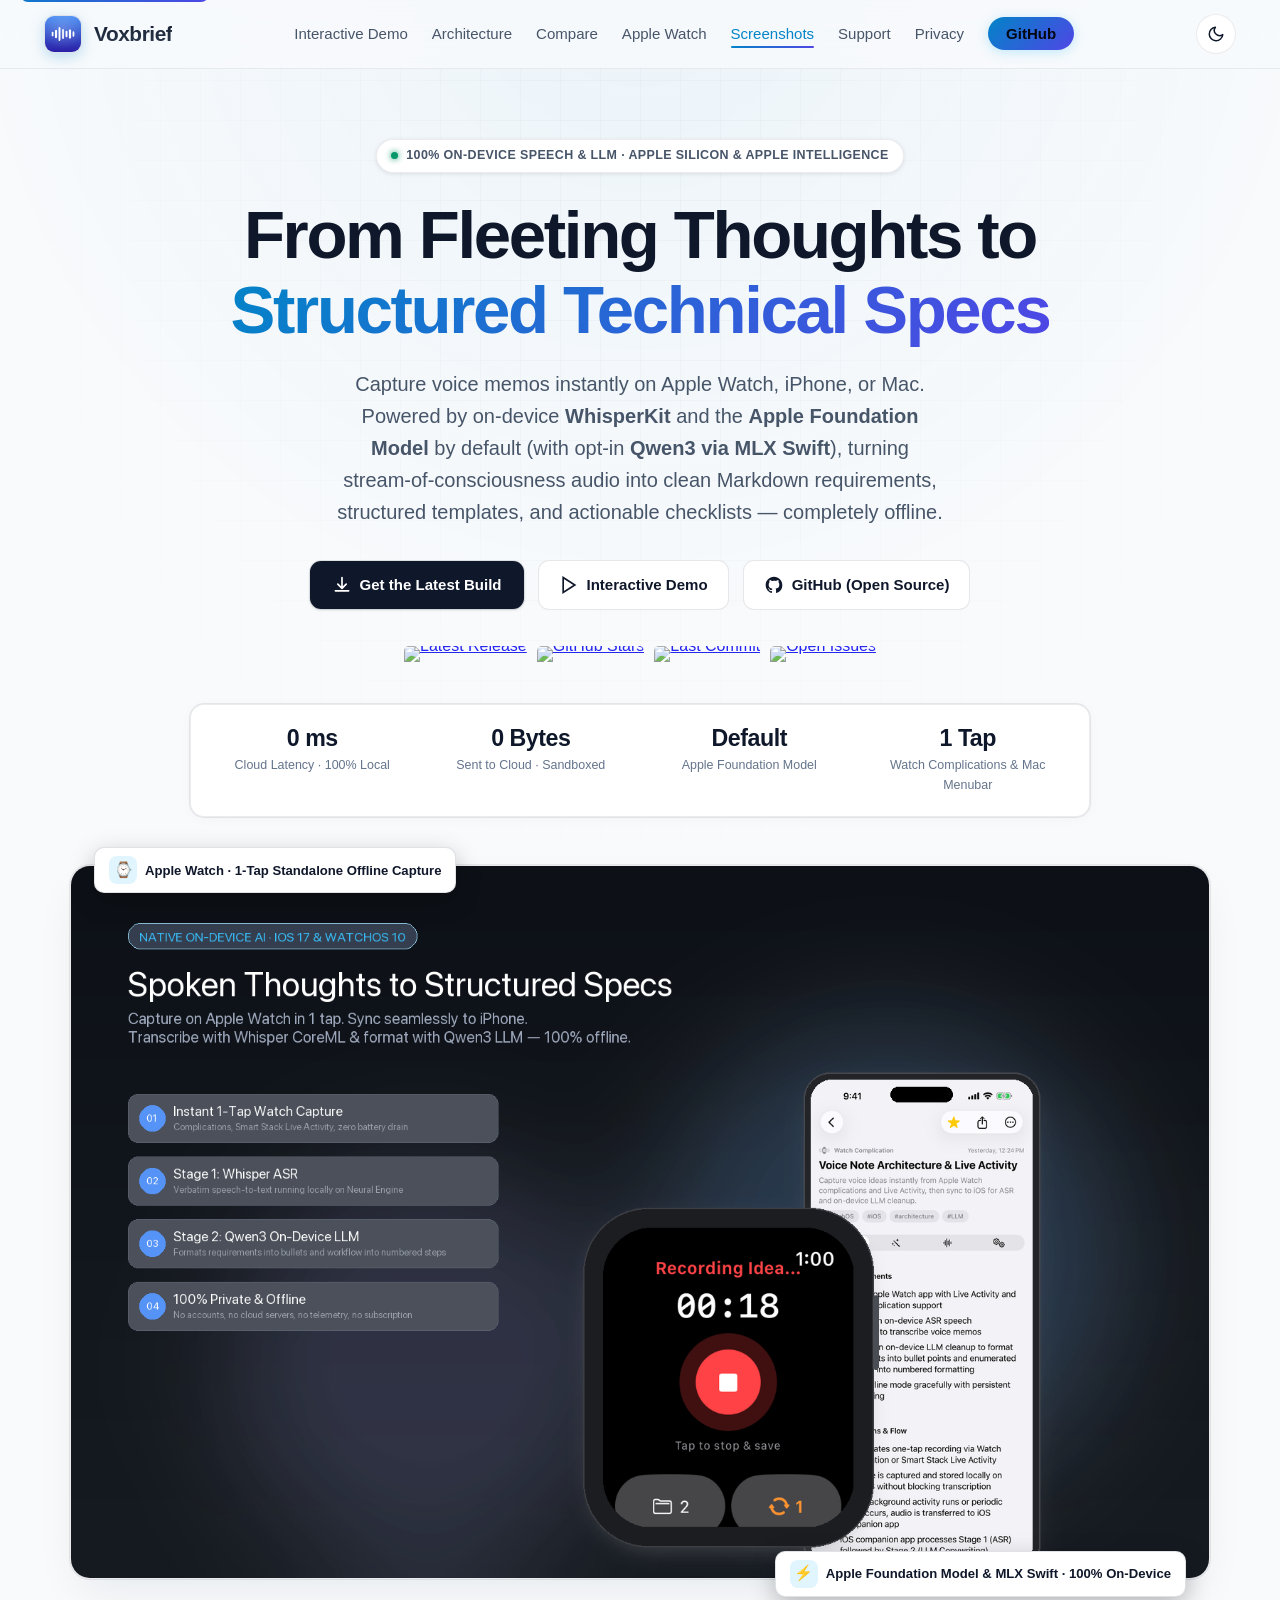
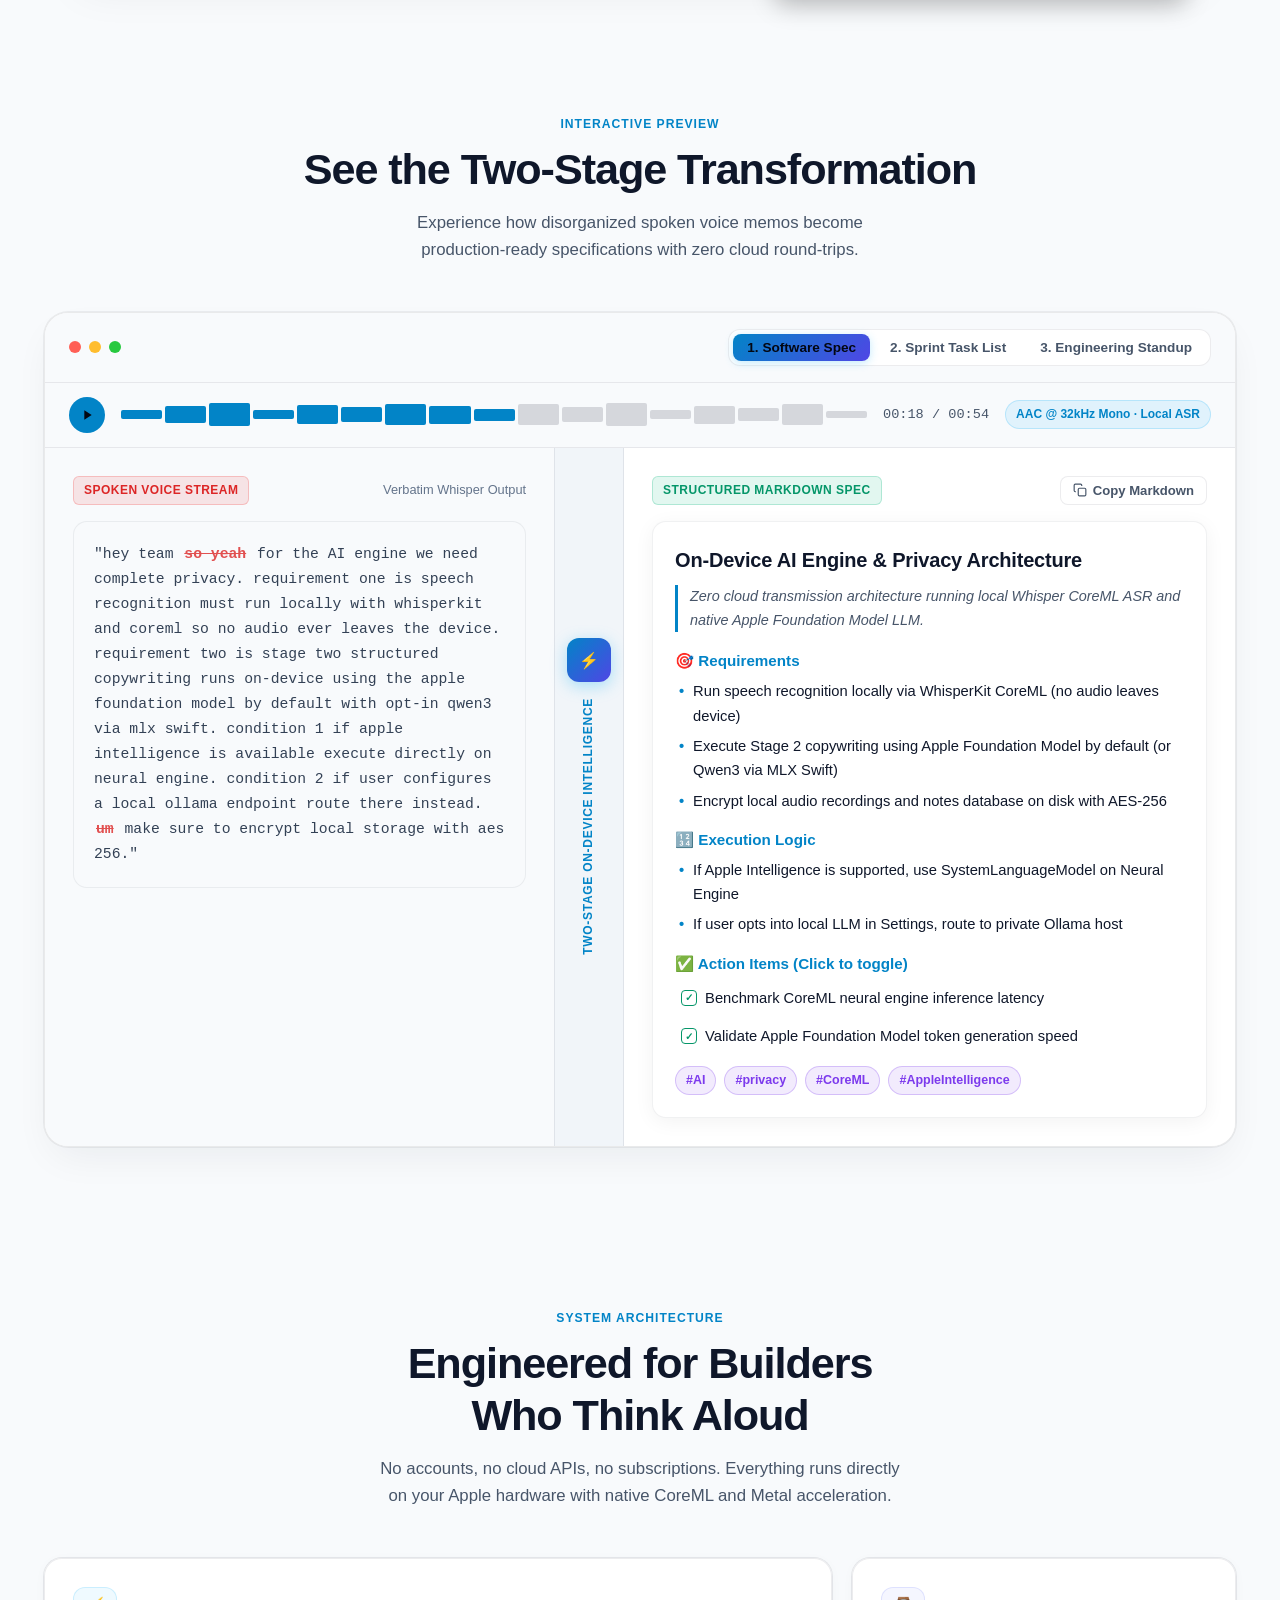
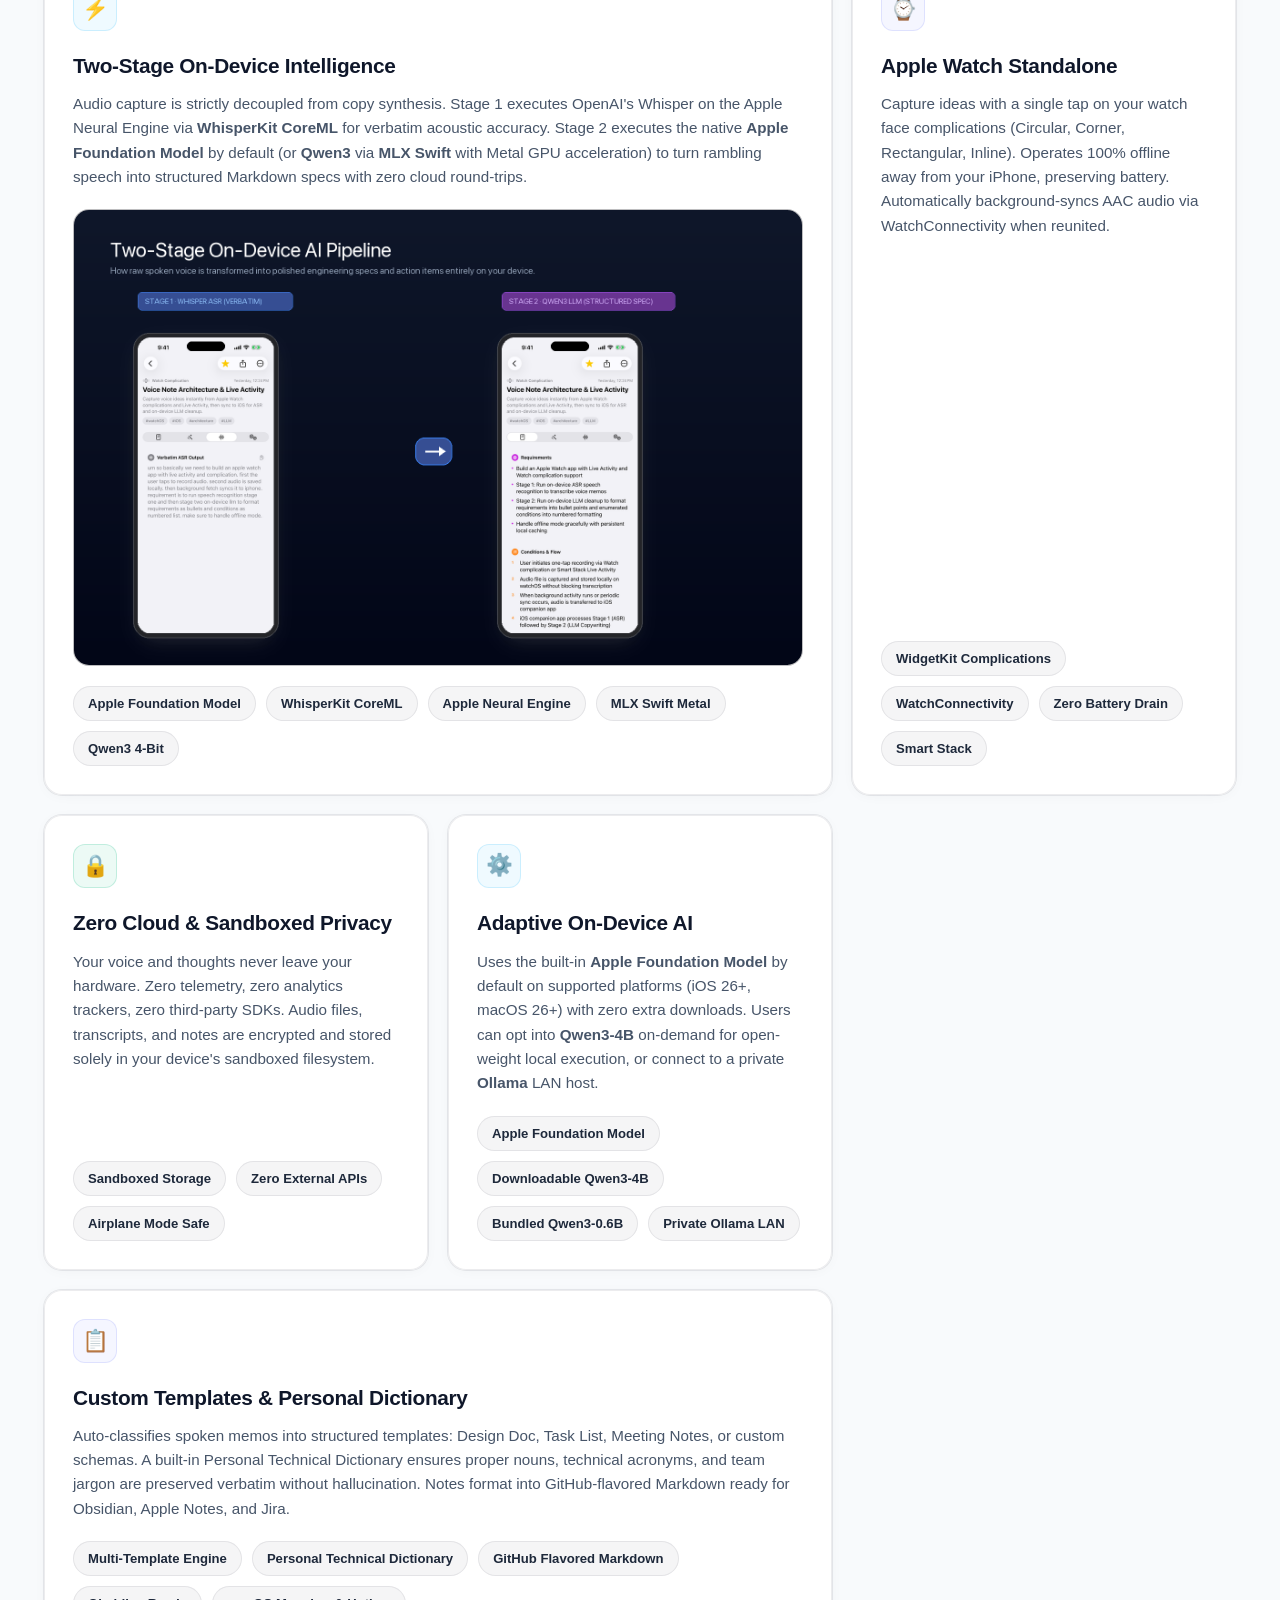
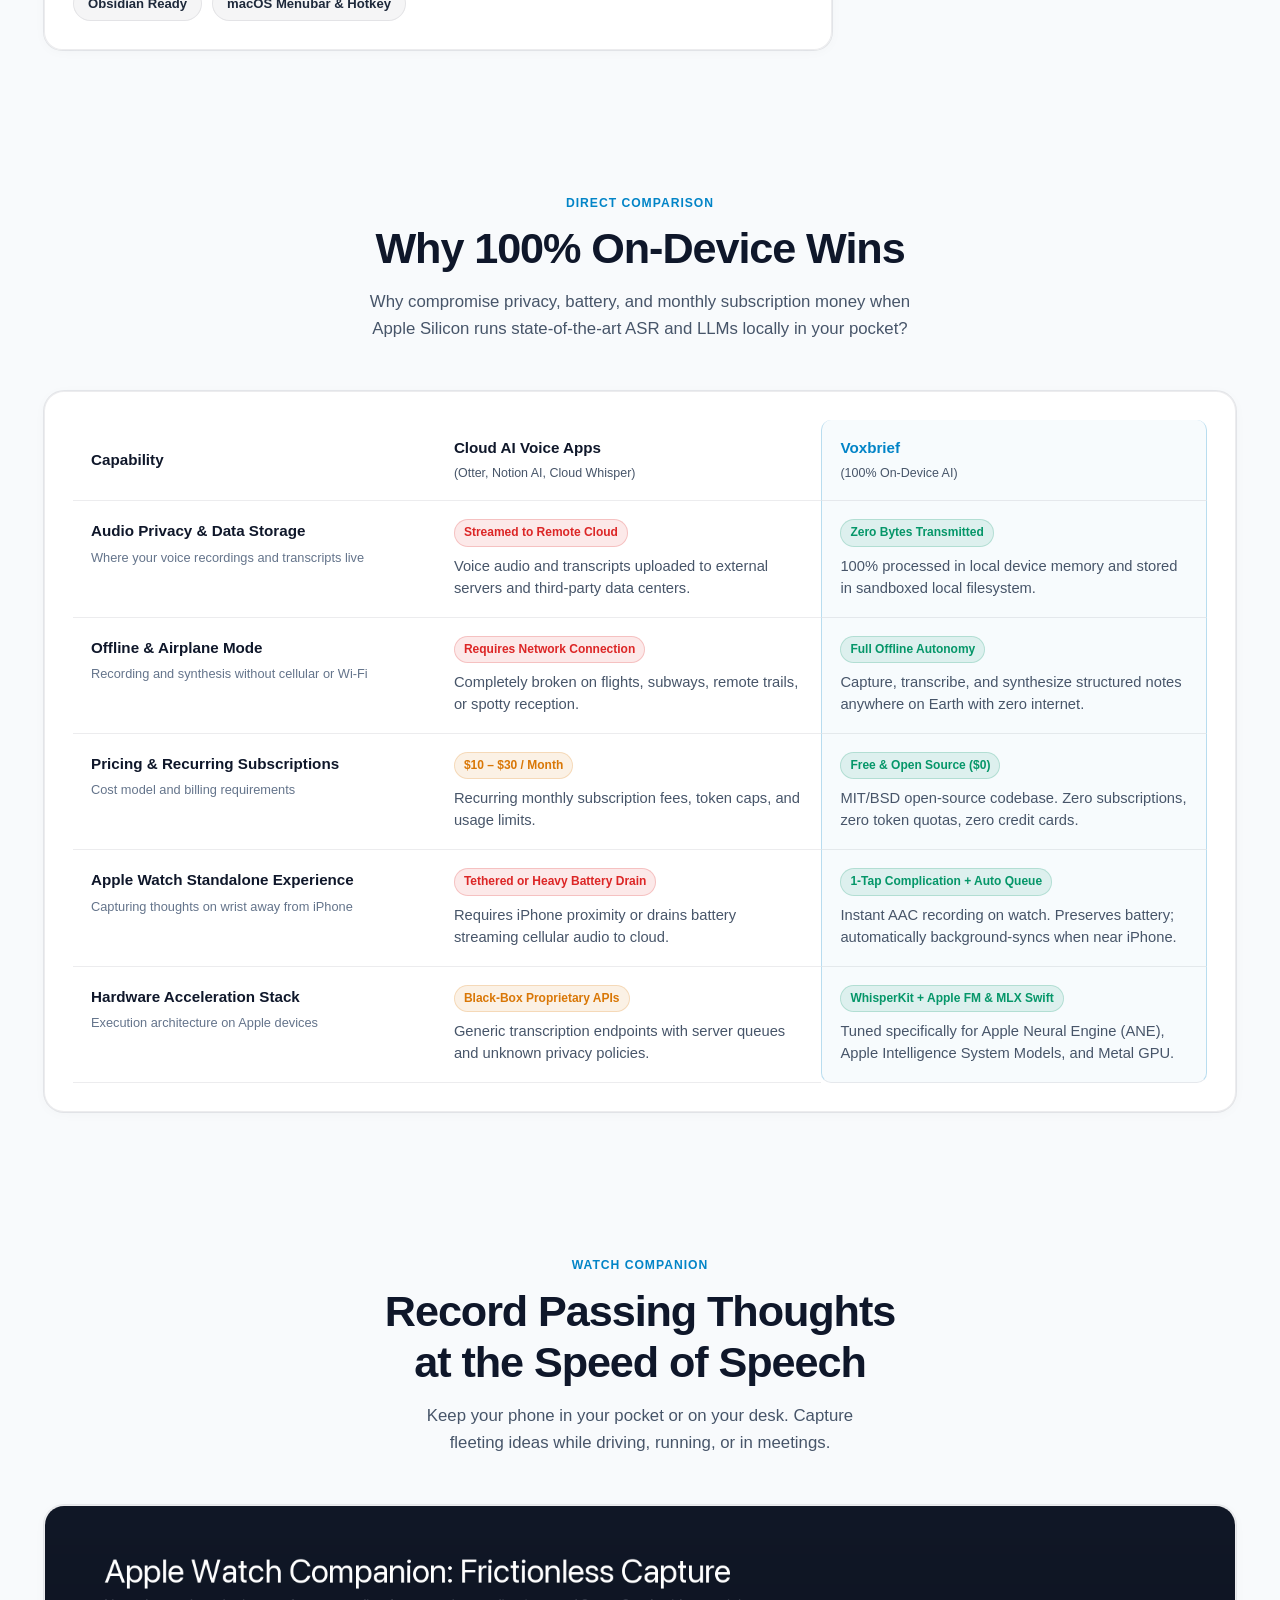
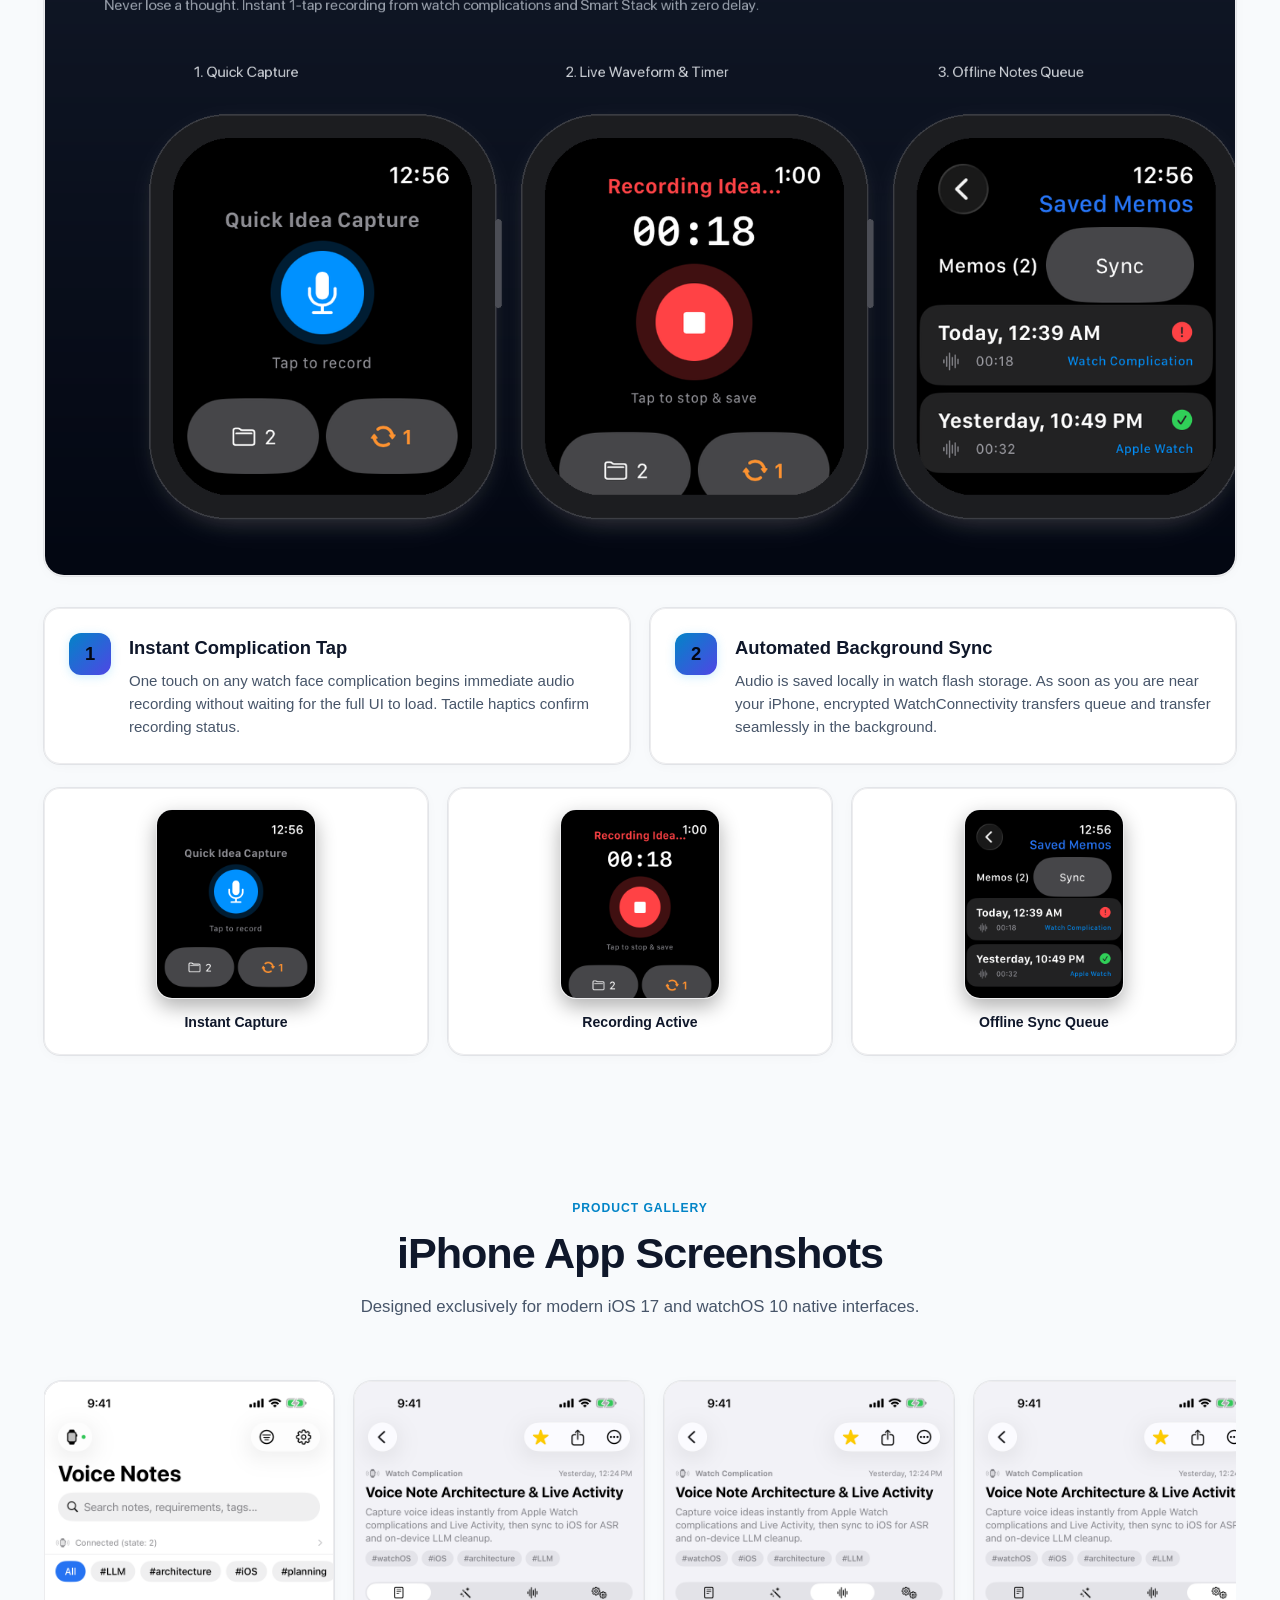
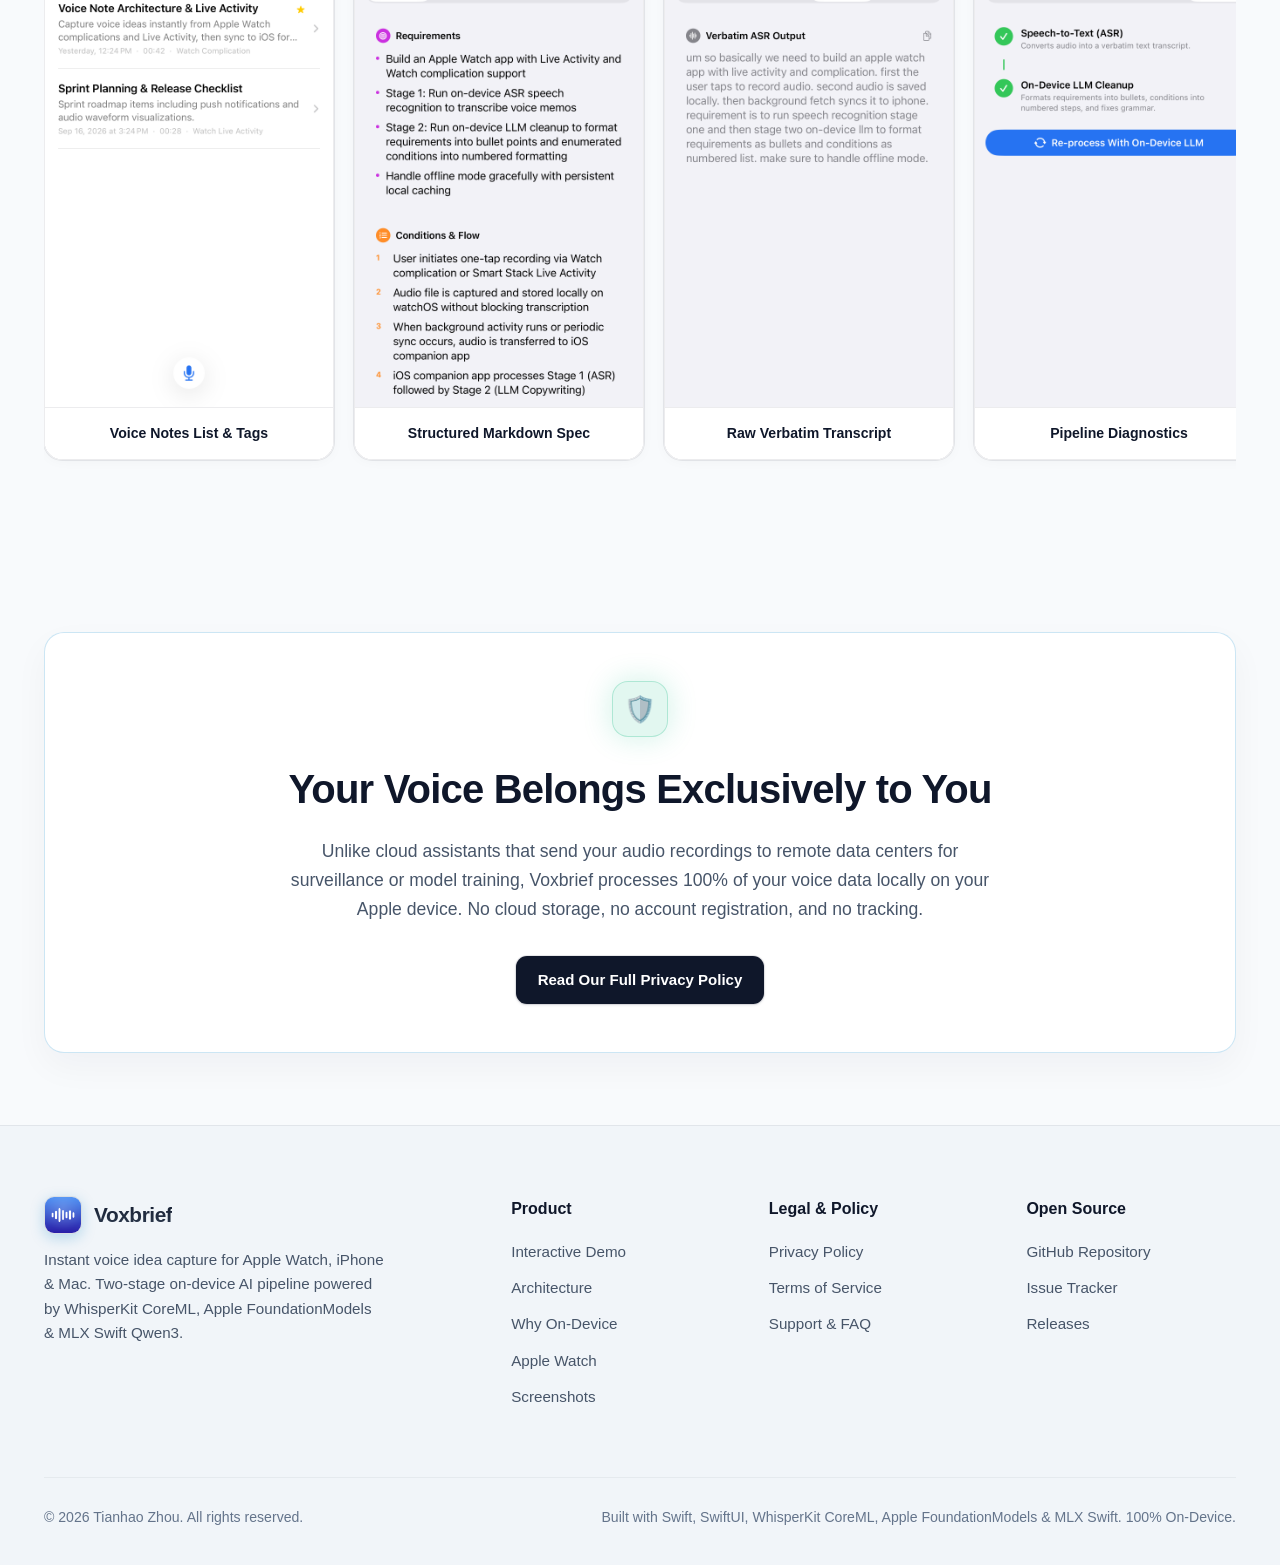
==== commit 6fb9d4af: "docs: modernize landing page info with Apple Foundation Model and polish minimal professional style" ====
--- a/docs/index.html
+++ b/docs/index.html
@@ -4,7 +4,7 @@
   <meta charset="UTF-8">
   <meta name="viewport" content="width=device-width, initial-scale=1.0">
   <title>Voxbrief · Spoken Thoughts to Structured Specs (100% On-Device AI)</title>
-  <meta name="description" content="Capture voice notes instantly on Apple Watch, iPhone, and Mac. Transform stream-of-consciousness audio into structured Markdown specs, requirements, and action items with on-device Whisper & Qwen3 LLM.">
+  <meta name="description" content="Capture voice notes instantly on Apple Watch, iPhone, and Mac. Transform stream-of-consciousness audio into structured Markdown specs, requirements, and task lists with Apple Foundation Model, Whisper, and Qwen3.">
   <link rel="canonical" href="https://tianhaoz95.github.io/voxbrief/">
   <meta property="og:type" content="website">
   <meta property="og:url" content="https://tianhaoz95.github.io/voxbrief/">
@@ -28,12 +28,12 @@
       } catch (e) {}
     })();
   </script>
-  <meta name="theme-color" content="#050811" id="themeColorMeta">
+  <meta name="theme-color" content="#0a0d14" id="themeColorMeta">
 </head>
 <body>
   <a href="#main-content" class="skip-link">Skip to main content</a>
 
-  <!-- Ambient Lighting & Matrix Effects -->
+  <!-- Ambient Lighting & Subtle Grid -->
   <div class="bg-glow"></div>
   <div class="bg-grid"></div>
 
@@ -46,7 +46,7 @@
       </a>
       
       <ul class="nav-links" id="navLinks">
-        <li><a href="#demo">Live Demo</a></li>
+        <li><a href="#demo">Interactive Demo</a></li>
         <li><a href="#features">Architecture</a></li>
         <li><a href="#comparison">Compare</a></li>
         <li><a href="#watch">Apple Watch</a></li>
@@ -91,14 +91,8 @@
       <div class="container">
         <div class="hero-pill-wrap">
           <div class="badge-pill">
-            <div class="sound-bars" aria-hidden="true">
-              <span class="sound-bar"></span>
-              <span class="sound-bar"></span>
-              <span class="sound-bar"></span>
-              <span class="sound-bar"></span>
-            </div>
             <span class="pulsing-dot" aria-hidden="true"></span>
-            <span>100% PRIVATE ON-DEVICE SPEECH &amp; LLM · iOS 17, watchOS 10 &amp; macOS</span>
+            <span>100% ON-DEVICE SPEECH &amp; LLM · APPLE SILICON &amp; APPLE INTELLIGENCE</span>
           </div>
         </div>
 
@@ -107,7 +101,7 @@
         </h1>
 
         <p class="hero-subtitle">
-          Capture voice memos instantly on Apple Watch, iPhone, or Mac. On-device <strong>Whisper</strong> and <strong>Qwen3 LLM</strong> turn stream-of-consciousness audio into clean Markdown requirements, numbered logic, and action items — completely offline.
+          Capture voice memos instantly on Apple Watch, iPhone, or Mac. Powered by on-device <strong>WhisperKit</strong> and the <strong>Apple Foundation Model</strong> by default (with opt-in <strong>Qwen3 via MLX Swift</strong>), turning stream-of-consciousness audio into clean Markdown requirements, structured templates, and actionable checklists — completely offline.
         </p>
 
         <div class="hero-cta">
@@ -115,13 +109,13 @@
             <svg width="20" height="20" viewBox="0 0 24 24" fill="none" stroke="currentColor" stroke-width="2" stroke-linecap="round" stroke-linejoin="round"><path d="M12 3v13M7 11l5 5 5-5"/><path d="M4 19h16"/></svg>
             Get the Latest Build
           </a>
+          <a href="#demo" class="btn-secondary">
+            <svg width="20" height="20" viewBox="0 0 24 24" fill="none" stroke="currentColor" stroke-width="2"><polygon points="5 3 19 12 5 21 5 3"/></svg>
+            Interactive Demo
+          </a>
           <a href="https://github.com/tianhaoz95/voxbrief" class="btn-secondary" target="_blank" rel="noopener">
             <svg width="20" height="20" viewBox="0 0 24 24" fill="currentColor"><path d="M12 2C6.477 2 2 6.484 2 12.017c0 4.425 2.865 8.18 6.839 9.504.5.092.682-.217.682-.483 0-.237-.008-.868-.013-1.703-2.782.605-3.369-1.343-3.369-1.343-.454-1.158-1.11-1.466-1.11-1.466-.908-.62.069-.608.069-.608 1.003.07 1.53 1.032 1.53 1.032.892 1.53 2.341 1.088 2.91.832.092-.647.35-1.088.636-1.338-2.22-.253-4.555-1.113-4.555-4.951 0-1.093.39-1.988 1.029-2.688-.103-.253-.446-1.272.098-2.65 0 0 .84-.27 2.75 1.026A9.564 9.564 0 0112 6.844c.85.004 1.705.115 2.504.337 1.909-1.296 2.747-1.027 2.747-1.027.546 1.379.202 2.398.1 2.651.64.7 1.028 1.595 1.028 2.688 0 3.848-2.339 4.695-4.566 4.943.359.309.678.92.678 1.855 0 1.338-.012 2.419-.012 2.747 0 .268.18.58.688.482A10.019 10.019 0 0022 12.017C22 6.484 17.522 2 12 2z"/></svg>
-            View Source Code
-          </a>
-          <a href="#demo" class="btn-secondary">
-            <svg width="20" height="20" viewBox="0 0 24 24" fill="none" stroke="currentColor" stroke-width="2"><path d="M12 5v14M19 12l-7 7-7-7"/></svg>
-            Interactive Demo
+            GitHub (Open Source)
           </a>
         </div>
 
@@ -134,7 +128,7 @@
             <img src="https://img.shields.io/github/stars/tianhaoz95/voxbrief?style=flat-square&label=Stars&color=38bdf8" alt="GitHub Stars" loading="lazy">
           </a>
           <a href="https://github.com/tianhaoz95/voxbrief/commits/main" target="_blank" rel="noopener">
-            <img src="https://img.shields.io/github/last-commit/tianhaoz95/voxbrief?style=flat-square&label=Last%20Commit&color=a855f7" alt="Last Commit" loading="lazy">
+            <img src="https://img.shields.io/github/last-commit/tianhaoz95/voxbrief?style=flat-square&label=Last%20Commit&color=818cf8" alt="Last Commit" loading="lazy">
           </a>
           <a href="https://github.com/tianhaoz95/voxbrief/issues" target="_blank" rel="noopener">
             <img src="https://img.shields.io/github/issues/tianhaoz95/voxbrief?style=flat-square&label=Open%20Issues&color=10b981" alt="Open Issues" loading="lazy">
@@ -149,15 +143,15 @@
           </div>
           <div class="metric-item">
             <div class="metric-value">0 Bytes</div>
-            <div class="metric-label">Voice Data Sent to Cloud</div>
+            <div class="metric-label">Sent to Cloud · Sandboxed</div>
           </div>
           <div class="metric-item">
-            <div class="metric-value">Stage 1 + 2</div>
-            <div class="metric-label">WhisperCoreML + Qwen3 MLX</div>
+            <div class="metric-value">Default</div>
+            <div class="metric-label">Apple Foundation Model</div>
           </div>
           <div class="metric-item">
             <div class="metric-value">1 Tap</div>
-            <div class="metric-label">Apple Watch Complication</div>
+            <div class="metric-label">Watch Complications &amp; Mac Menubar</div>
           </div>
         </div>
 
@@ -165,12 +159,12 @@
         <div class="hero-graphic-container">
           <div class="floating-chip floating-chip-top">
             <div class="chip-icon-box">⌚</div>
-            <span>Apple Watch Series 11 · 1-Tap Offline AAC Capture</span>
+            <span>Apple Watch · 1-Tap Standalone Offline Capture</span>
           </div>
 
           <div class="floating-chip floating-chip-bottom">
             <div class="chip-icon-box">⚡️</div>
-            <span>MLX Swift Metal GPU · Qwen3 On-Device Copywriter</span>
+            <span>Apple Foundation Model &amp; MLX Swift · 100% On-Device</span>
           </div>
 
           <div class="hero-graphic-wrap">
@@ -199,9 +193,9 @@
             </div>
 
             <div class="demo-tab-selector" role="tablist" aria-label="Demo scenarios">
-              <button class="demo-tab-btn active" role="tab" aria-selected="true" onclick="switchDemoTab(0)">1. AI Architecture</button>
-              <button class="demo-tab-btn" role="tab" aria-selected="false" onclick="switchDemoTab(1)">2. Watch Complications</button>
-              <button class="demo-tab-btn" role="tab" aria-selected="false" onclick="switchDemoTab(2)">3. Release Checklist</button>
+              <button class="demo-tab-btn active" role="tab" aria-selected="true" onclick="switchDemoTab(0)">1. Software Spec</button>
+              <button class="demo-tab-btn" role="tab" aria-selected="false" onclick="switchDemoTab(1)">2. Sprint Task List</button>
+              <button class="demo-tab-btn" role="tab" aria-selected="false" onclick="switchDemoTab(2)">3. Engineering Standup</button>
             </div>
           </div>
 
@@ -231,7 +225,7 @@
               <span class="waveform-col" style="height: 30%;"></span>
             </div>
             <div class="player-timer" id="playerTimer">00:18 / 00:54</div>
-            <div class="player-pill">AAC @ 32kHz Mono</div>
+            <div class="player-pill">AAC @ 32kHz Mono · Local ASR</div>
           </div>
 
           <!-- Split View: Raw Spoken Memo vs Structured Markdown Spec -->
@@ -243,14 +237,14 @@
                 <span style="font-size: 0.8rem; color: var(--text-muted);">Verbatim Whisper Output</span>
               </div>
               <div class="raw-transcript-box" id="rawTranscriptBox">
-                "hey team <span class="filler">so yeah</span> for the AI engine we need complete privacy. requirement one is speech recognition must run locally with whisperkit and coreml so no audio ever leaves the device. requirement two is stage two structured copywriting runs on-device using qwen3 with mlx swift. condition 1 if the device supports metal gpu acceleration execute directly on neural engine. condition 2 if user configures a local ollama endpoint route there instead. <span class="filler">um</span> make sure to encrypt local storage with aes 256."
+                "hey team <span class="filler">so yeah</span> for the AI engine we need complete privacy. requirement one is speech recognition must run locally with whisperkit and coreml so no audio ever leaves the device. requirement two is stage two structured copywriting runs on-device using the apple foundation model by default with opt-in qwen3 via mlx swift. condition 1 if apple intelligence is available execute directly on neural engine. condition 2 if user configures a local ollama endpoint route there instead. <span class="filler">um</span> make sure to encrypt local storage with aes 256."
               </div>
             </div>
 
             <!-- Center Flow Divider -->
             <div class="split-divider" aria-hidden="true">
               <div class="pipeline-flow-icon">⚡️</div>
-              <div class="pipeline-flow-text">Two-Stage On-Device Flow</div>
+              <div class="pipeline-flow-text">Two-Stage On-Device Intelligence</div>
             </div>
 
             <!-- Right: Clean Spec -->
@@ -264,18 +258,18 @@
               </div>
               <div class="spec-rendered-box" id="specRenderedBox">
                 <div class="spec-title-line">On-Device AI Engine &amp; Privacy Architecture</div>
-                <div class="spec-quote">Zero cloud transmission architecture running local Whisper CoreML ASR and MLX Swift Qwen3 on-device LLM.</div>
+                <div class="spec-quote">Zero cloud transmission architecture running local Whisper CoreML ASR and native Apple Foundation Model LLM.</div>
                 
                 <div class="spec-section-head">🎯 Requirements</div>
                 <ul class="spec-list">
                   <li>Run speech recognition locally via WhisperKit CoreML (no audio leaves device)</li>
-                  <li>Execute Stage 2 copywriting using on-device Qwen3 via MLX Swift Metal acceleration</li>
+                  <li>Execute Stage 2 copywriting using Apple Foundation Model by default (or Qwen3 via MLX Swift)</li>
                   <li>Encrypt local audio recordings and notes database on disk with AES-256</li>
                 </ul>
 
                 <div class="spec-section-head">🔢 Execution Logic</div>
                 <ul class="spec-list">
-                  <li>If device supports Metal GPU, execute on-device Qwen3 model</li>
+                  <li>If Apple Intelligence is supported, use SystemLanguageModel on Neural Engine</li>
                   <li>If user opts into local LLM in Settings, route to private Ollama host</li>
                 </ul>
 
@@ -287,7 +281,7 @@
                   </li>
                   <li onclick="toggleDemoCheck(this)" role="checkbox" aria-checked="false" tabindex="0">
                     <span class="check-box-icon">✓</span>
-                    <span>Validate MLX Swift memory allocation and cache purge</span>
+                    <span>Validate Apple Foundation Model token generation speed</span>
                   </li>
                 </ul>
 
@@ -295,7 +289,7 @@
                   <span class="spec-tag">#AI</span>
                   <span class="spec-tag">#privacy</span>
                   <span class="spec-tag">#CoreML</span>
-                  <span class="spec-tag">#architecture</span>
+                  <span class="spec-tag">#AppleIntelligence</span>
                 </div>
               </div>
             </div>
@@ -319,16 +313,16 @@
             <div class="bento-icon">⚡️</div>
             <h3 class="bento-title">Two-Stage On-Device Intelligence</h3>
             <p class="bento-desc">
-              Audio recording is decoupled from copy synthesis. Stage 1 executes OpenAI's Whisper model on the Apple Neural Engine via <strong>WhisperKit CoreML</strong> for verbatim acoustic accuracy. Stage 2 executes <strong>Qwen3</strong> via <strong>MLX Swift</strong> with Apple Silicon GPU acceleration to extract requirements, conditions, and checklists into Markdown.
+              Audio capture is strictly decoupled from copy synthesis. Stage 1 executes OpenAI's Whisper on the Apple Neural Engine via <strong>WhisperKit CoreML</strong> for verbatim acoustic accuracy. Stage 2 executes the native <strong>Apple Foundation Model</strong> by default (or <strong>Qwen3</strong> via <strong>MLX Swift</strong> with Metal GPU acceleration) to turn rambling speech into structured Markdown specs with zero cloud round-trips.
             </p>
             <div class="bento-visual-wrap">
               <img src="assets/promo/promo_pipeline.png" alt="Two-Stage Pipeline Diagram">
             </div>
             <div class="tech-chips" style="margin-top: 20px;">
-              <span class="tech-chip">OpenAI Whisper</span>
+              <span class="tech-chip">Apple Foundation Model</span>
+              <span class="tech-chip">WhisperKit CoreML</span>
               <span class="tech-chip">Apple Neural Engine</span>
-              <span class="tech-chip">MLX Swift</span>
-              <span class="tech-chip">Metal GPU</span>
+              <span class="tech-chip">MLX Swift Metal</span>
               <span class="tech-chip">Qwen3 4-Bit</span>
             </div>
           </div>
@@ -338,7 +332,7 @@
             <div class="bento-icon bento-icon-purple">⌚</div>
             <h3 class="bento-title">Apple Watch Standalone</h3>
             <p class="bento-desc">
-              Capture audio with a single tap on your watch face complications (Circular, Corner, Rectangular, Inline). Operates 100% offline away from your iPhone. Automatically transfers high-efficiency AAC audio when back in range.
+              Capture ideas with a single tap on your watch face complications (Circular, Corner, Rectangular, Inline). Operates 100% offline away from your iPhone, preserving battery. Automatically background-syncs AAC audio via WatchConnectivity when reunited.
             </p>
             <div class="tech-chips">
               <span class="tech-chip">WidgetKit Complications</span>
@@ -351,9 +345,9 @@
           <!-- Bento 3: Absolute Privacy -->
           <div class="bento-item reveal">
             <div class="bento-icon bento-icon-emerald">🔒</div>
-            <h3 class="bento-title">Zero Cloud &amp; Zero Tracking</h3>
+            <h3 class="bento-title">Zero Cloud &amp; Sandboxed Privacy</h3>
             <p class="bento-desc">
-              Your voice and thoughts never pass through external servers. Zero telemetry, zero analytics libraries, zero advertising IDs. All notes and audio are stored securely in your device's sandboxed local filesystem.
+              Your voice and thoughts never leave your hardware. Zero telemetry, zero analytics trackers, zero third-party SDKs. Audio files, transcripts, and notes are encrypted and stored solely in your device's sandboxed filesystem.
             </p>
             <div class="tech-chips">
               <span class="tech-chip">Sandboxed Storage</span>
@@ -365,29 +359,31 @@
           <!-- Bento 4: Flexible Model Selection -->
           <div class="bento-item reveal">
             <div class="bento-icon">⚙️</div>
-            <h3 class="bento-title">3 AI Model Tiers</h3>
+            <h3 class="bento-title">Adaptive On-Device AI</h3>
             <p class="bento-desc">
-              Ships with pre-bundled <strong>Qwen3-0.6B</strong> ready on first launch. Download the high-fidelity <strong>Qwen3-4B</strong> on-demand in Settings, or configure a private local <strong>Ollama</strong> network host.
+              Uses the built-in <strong>Apple Foundation Model</strong> by default on supported platforms (iOS 26+, macOS 26+) with zero extra downloads. Users can opt into <strong>Qwen3-4B</strong> on-demand for open-weight local execution, or connect to a private <strong>Ollama</strong> LAN host.
             </p>
             <div class="tech-chips">
+              <span class="tech-chip">Apple Foundation Model</span>
+              <span class="tech-chip">Downloadable Qwen3-4B</span>
               <span class="tech-chip">Bundled Qwen3-0.6B</span>
-              <span class="tech-chip">Downloadable Qwen3-4B</span>
               <span class="tech-chip">Private Ollama LAN</span>
             </div>
           </div>
 
           <!-- Bento 5: Productivity & Export (Large Span 2) -->
           <div class="bento-item bento-span-2 reveal">
-            <div class="bento-icon bento-icon-purple">🚀</div>
-            <h3 class="bento-title">Seamless Workflow Integration</h3>
+            <div class="bento-icon bento-icon-purple">📋</div>
+            <h3 class="bento-title">Custom Templates &amp; Personal Dictionary</h3>
             <p class="bento-desc">
-              Every note is formatted in GitHub-flavored Markdown. Copy bulleted requirements directly into GitHub issues, Jira tickets, Obsidian vaults, Apple Notes, or Slack channels with a single tap. Audio playback includes interactive waveform scrubbing and speed adjustments.
+              Auto-classifies spoken memos into structured templates: Design Doc, Task List, Meeting Notes, or custom schemas. A built-in Personal Technical Dictionary ensures proper nouns, technical acronyms, and team jargon are preserved verbatim without hallucination. Notes format into GitHub-flavored Markdown ready for Obsidian, Apple Notes, and Jira.
             </p>
             <div class="tech-chips">
+              <span class="tech-chip">Multi-Template Engine</span>
+              <span class="tech-chip">Personal Technical Dictionary</span>
               <span class="tech-chip">GitHub Flavored Markdown</span>
               <span class="tech-chip">Obsidian Ready</span>
-              <span class="tech-chip">Audio Scrubber</span>
-              <span class="tech-chip">iOS System Share Sheet</span>
+              <span class="tech-chip">macOS Menubar &amp; Hotkey</span>
             </div>
           </div>
         </div>
@@ -480,8 +476,8 @@
                     <p>Generic transcription endpoints with server queues and unknown privacy policies.</p>
                   </td>
                   <td class="comp-vox">
-                    <span class="comp-badge badge-success">WhisperKit CoreML + MLX Swift</span>
-                    <p>Tuned specifically for Apple Neural Engine (ANE) and Apple Silicon Metal GPU.</p>
+                    <span class="comp-badge badge-success">WhisperKit + Apple FM &amp; MLX Swift</span>
+                    <p>Tuned specifically for Apple Neural Engine (ANE), Apple Intelligence System Models, and Metal GPU.</p>
                   </td>
                 </tr>
               </tbody>
@@ -602,12 +598,12 @@
             <img src="assets/icon.png" alt="Voxbrief Icon" class="brand-icon">
             <span class="brand-name">Voxbrief</span>
           </div>
-          <p>Instant voice idea capture for Apple Watch, iPhone &amp; Mac. Two-stage on-device AI pipeline powered by WhisperKit CoreML and MLX Swift Qwen3.</p>
+          <p>Instant voice idea capture for Apple Watch, iPhone &amp; Mac. Two-stage on-device AI pipeline powered by WhisperKit CoreML, Apple FoundationModels &amp; MLX Swift Qwen3.</p>
         </div>
         <div class="footer-col">
           <h4>Product</h4>
           <ul>
-            <li><a href="#demo">Live Demo</a></li>
+            <li><a href="#demo">Interactive Demo</a></li>
             <li><a href="#features">Architecture</a></li>
             <li><a href="#comparison">Why On-Device</a></li>
             <li><a href="#watch">Apple Watch</a></li>
@@ -633,7 +629,7 @@
       </div>
       <div class="footer-bottom">
         <div>&copy; 2026 Tianhao Zhou. All rights reserved.</div>
-        <div>Built with Swift, SwiftUI, WhisperKit CoreML &amp; MLX Swift. 100% On-Device.</div>
+        <div>Built with Swift, SwiftUI, WhisperKit CoreML, Apple FoundationModels &amp; MLX Swift. 100% On-Device.</div>
       </div>
     </div>
   </footer>
@@ -653,21 +649,21 @@
         timer: "00:18 / 00:54",
         totalSeconds: 54,
         currentSeconds: 18,
-        raw: `"hey team <span class='filler'>so yeah</span> for the AI engine we need complete privacy. requirement one is speech recognition must run locally with whisperkit and coreml so no audio ever leaves the device. requirement two is stage two structured copywriting runs on-device using qwen3 with mlx swift. condition 1 if the device supports metal gpu acceleration execute directly on neural engine. condition 2 if user configures a local ollama endpoint route there instead. <span class='filler'>um</span> make sure to encrypt local storage with aes 256."`,
+        raw: `"hey team <span class='filler'>so yeah</span> for the AI engine we need complete privacy. requirement one is speech recognition must run locally with whisperkit and coreml so no audio ever leaves the device. requirement two is stage two structured copywriting runs on-device using the apple foundation model by default with opt-in qwen3 via mlx swift. condition 1 if apple intelligence is available execute directly on neural engine. condition 2 if user configures a local ollama endpoint route there instead. <span class='filler'>um</span> make sure to encrypt local storage with aes 256."`,
         spec: `
           <div class="spec-title-line">On-Device AI Engine &amp; Privacy Architecture</div>
-          <div class="spec-quote">Zero cloud transmission architecture running local Whisper CoreML ASR and MLX Swift Qwen3 on-device LLM.</div>
+          <div class="spec-quote">Zero cloud transmission architecture running local Whisper CoreML ASR and native Apple Foundation Model LLM.</div>
           
           <div class="spec-section-head">🎯 Requirements</div>
           <ul class="spec-list">
             <li>Run speech recognition locally via WhisperKit CoreML (no audio leaves device)</li>
-            <li>Execute Stage 2 copywriting using on-device Qwen3 via MLX Swift Metal acceleration</li>
+            <li>Execute Stage 2 copywriting using Apple Foundation Model by default (or Qwen3 via MLX Swift)</li>
             <li>Encrypt local audio recordings and notes database on disk with AES-256</li>
           </ul>
 
           <div class="spec-section-head">🔢 Execution Logic</div>
           <ul class="spec-list">
-            <li>If device supports Metal GPU, execute on-device Qwen3 model</li>
+            <li>If Apple Intelligence is supported, use SystemLanguageModel on Neural Engine</li>
             <li>If user opts into local LLM in Settings, route to private Ollama host</li>
           </ul>
 
@@ -679,7 +675,7 @@
             </li>
             <li onclick="toggleDemoCheck(this)" role="checkbox" aria-checked="false" tabindex="0">
               <span class="check-box-icon">✓</span>
-              <span>Validate MLX Swift memory allocation and cache purge</span>
+              <span>Validate Apple Foundation Model token generation speed</span>
             </li>
           </ul>
 
@@ -687,94 +683,86 @@
             <span class="spec-tag">#AI</span>
             <span class="spec-tag">#privacy</span>
             <span class="spec-tag">#CoreML</span>
-            <span class="spec-tag">#architecture</span>
+            <span class="spec-tag">#AppleIntelligence</span>
           </div>
         `,
-        copyMarkdown: `# On-Device AI Engine & Privacy Architecture\n\n> Zero cloud transmission architecture running local Whisper CoreML ASR and MLX Swift Qwen3 on-device LLM.\n\n### 🎯 Requirements\n- Run speech recognition locally via WhisperKit CoreML (no audio leaves device)\n- Execute Stage 2 copywriting using on-device Qwen3 via MLX Swift Metal acceleration\n- Encrypt local audio recordings and notes database on disk with AES-256\n\n### 🔢 Execution Logic\n1. If device supports Metal GPU, execute on-device Qwen3 model\n2. If user opts into local LLM in Settings, route to private Ollama host\n\n### ✅ Action Items\n- [ ] Benchmark CoreML neural engine inference latency\n- [ ] Validate MLX Swift memory allocation and cache purge\n\n#AI #privacy #CoreML #architecture`
+        copyMarkdown: `# On-Device AI Engine & Privacy Architecture\n\n> Zero cloud transmission architecture running local Whisper CoreML ASR and native Apple Foundation Model LLM.\n\n### 🎯 Requirements\n- Run speech recognition locally via WhisperKit CoreML (no audio leaves device)\n- Execute Stage 2 copywriting using Apple Foundation Model by default (or Qwen3 via MLX Swift)\n- Encrypt local audio recordings and notes database on disk with AES-256\n\n### 🔢 Execution Logic\n1. If Apple Intelligence is supported, use SystemLanguageModel on Neural Engine\n2. If user opts into local LLM in Settings, route to private Ollama host\n\n### ✅ Action Items\n- [ ] Benchmark CoreML neural engine inference latency\n- [ ] Validate Apple Foundation Model token generation speed\n\n#AI #privacy #CoreML #AppleIntelligence`
       },
       {
-        timer: "00:12 / 00:20",
-        totalSeconds: 20,
+        timer: "00:12 / 00:24",
+        totalSeconds: 24,
         currentSeconds: 12,
-        raw: `"make sure the watch app supports all watch face complication families <span class='filler'>you know</span> circular corner rectangular and inline. condition 1 tapping complication starts capture immediately without launching full app UI. condition 2 background fetch sweeps un-synced memos every fifteen minutes. <span class='filler'>like</span> test across 42, 46 and Ultra displays."`,
+        raw: `"sprint priorities for tomorrow. <span class='filler'>um</span> I need to finish updating the personal dictionary store so jargon like metal and coreml are protected. then check the apple watch complication tap response on watchOS 10. and finally review the PR for background sync queue before cutting release v1.15.0."`,
         spec: `
-          <div class="spec-title-line">Apple Watch Complications &amp; Offline Sync</div>
-          <div class="spec-quote">Instant 1-tap recording from watch face complications with background queue sync.</div>
+          <div class="spec-title-line">Sprint Priorities &amp; Task Execution</div>
+          <div class="spec-quote">Sprint task checklist generated automatically via Task List template classification.</div>
           
-          <div class="spec-section-head">🎯 Requirements</div>
-          <ul class="spec-list">
-            <li>Support all WidgetKit complication families: circular, corner, rectangular, inline</li>
-            <li>Maintain offline queue on Apple Watch with zero phone dependency</li>
-            <li>Background sync transfers AAC memos automatically when iPhone is nearby</li>
-          </ul>
-
-          <div class="spec-section-head">🔢 Workflow Conditions</div>
-          <ul class="spec-list">
-            <li>Tapping complication immediately starts audio capture without UI delay</li>
-            <li>Background fetch sweeps un-synced memos every 15-30 minutes</li>
-          </ul>
-
-          <div class="spec-section-head">✅ Action Items (Click to toggle)</div>
+          <div class="spec-section-head">✅ Sprint Tasks (Click to toggle)</div>
           <ul class="spec-checklist">
             <li onclick="toggleDemoCheck(this)" role="checkbox" aria-checked="false" tabindex="0">
               <span class="check-box-icon">✓</span>
-              <span>Test complications across 42mm, 46mm, and 49mm Ultra displays</span>
+              <span>Finish updating PersonalDictionaryStore to protect technical jargon</span>
             </li>
             <li onclick="toggleDemoCheck(this)" role="checkbox" aria-checked="false" tabindex="0">
               <span class="check-box-icon">✓</span>
-              <span>Verify Smart Stack Live Activity timer accuracy</span>
+              <span>Verify Apple Watch complication tap response on watchOS 10 displays</span>
             </li>
+            <li onclick="toggleDemoCheck(this)" role="checkbox" aria-checked="false" tabindex="0">
+              <span class="check-box-icon">✓</span>
+              <span>Review PR for background sync queue before cutting release v1.15.0</span>
+            </li>
           </ul>
 
           <div class="spec-tag-chips">
+            <span class="spec-tag">#Sprint</span>
             <span class="spec-tag">#watchOS</span>
-            <span class="spec-tag">#widgets</span>
-            <span class="spec-tag">#design</span>
+            <span class="spec-tag">#Tasks</span>
+            <span class="spec-tag">#Release</span>
           </div>
         `,
-        copyMarkdown: `# Apple Watch Complications & Offline Sync\n\n> Instant 1-tap recording from watch face complications with background queue sync.\n\n### 🎯 Requirements\n- Support all WidgetKit complication families: circular, corner, rectangular, inline\n- Maintain offline queue on Apple Watch with zero phone dependency\n- Background sync transfers AAC memos automatically when iPhone is nearby\n\n### 🔢 Workflow Conditions\n1. Tapping complication immediately starts audio capture without UI delay\n2. Background fetch sweeps un-synced memos every 15-30 minutes\n\n### ✅ Action Items\n- [ ] Test complications across 42mm, 46mm, and 49mm Ultra displays\n- [ ] Verify Smart Stack Live Activity timer accuracy\n\n#watchOS #widgets #design`
+        copyMarkdown: `# Sprint Priorities & Task Execution\n\n> Sprint task checklist generated automatically via Task List template classification.\n\n### ✅ Sprint Tasks\n- [ ] Finish updating PersonalDictionaryStore to protect technical jargon\n- [ ] Verify Apple Watch complication tap response on watchOS 10 displays\n- [ ] Review PR for background sync queue before cutting release v1.15.0\n\n#Sprint #watchOS #Tasks #Release`
       },
       {
-        timer: "00:24 / 00:38",
-        totalSeconds: 38,
-        currentSeconds: 24,
-        raw: `"quick release sync for testflight. <span class='filler'>um</span> first requirement build number must be UTC timestamp string so App Store Connect never rejects duplicate builds. second requirement confirm launch screen empty dict is present so app doesn't letterbox. <span class='filler'>also</span> make sure automated screenshots script generates both iphone and watch assets."`,
+        timer: "00:20 / 00:36",
+        totalSeconds: 36,
+        currentSeconds: 20,
+        raw: `"standup recap from today's architecture review. discussion was around whether to keep qwen models bundled or make them opt-in download. key decision we made apple foundation model the default for all compatible devices and made qwen3-4B an optional download in settings to keep initial app download light. follow-up is to update testflight build and verify test suite on both iOS and macOS."`,
         spec: `
-          <div class="spec-title-line">TestFlight &amp; App Store Release Automation</div>
-          <div class="spec-quote">Automated CI/CD release workflow and visual asset generation for App Store Connect.</div>
+          <div class="spec-title-line">AI Architecture Review &amp; Model Distribution</div>
+          <div class="spec-quote">Meeting notes capturing decisions, context, and follow-ups via Meeting Notes template.</div>
           
-          <div class="spec-section-head">🎯 Requirements</div>
+          <div class="spec-section-head">💡 Key Decisions</div>
           <ul class="spec-list">
-            <li>Automate build numbering via UTC timestamp to prevent duplicate rejections</li>
-            <li>Ensure empty UILaunchScreen dict is set in Info.plist to avoid letterboxing</li>
-            <li>Embed watch companion and WidgetKit extensions in single IPA</li>
-          </ul>
-
-          <div class="spec-section-head">🔢 CI Conditions</div>
+            <li>Apple Foundation Model set as default on iOS 26+ and macOS 26+ devices</li>
+            <li>Qwen3 models configured as opt-in downloads to keep initial app install lightweight</li>
+          </ul>
+
+          <div class="spec-section-head">🗣 Discussion &amp; Context</div>
           <ul class="spec-list">
-            <li>On workflow_dispatch, sign with App Store Connect API key</li>
-            <li>Fail build fast if 1024x1024 marketing icons are missing</li>
-          </ul>
-
-          <div class="spec-section-head">✅ Action Items (Click to toggle)</div>
+            <li>Evaluated on-device storage footprint versus out-of-the-box convenience</li>
+            <li>Confirmed Apple Foundation Model delivers instant inference without extra network downloads</li>
+          </ul>
+
+          <div class="spec-section-head">📋 Follow-ups (Click to toggle)</div>
           <ul class="spec-checklist">
             <li onclick="toggleDemoCheck(this)" role="checkbox" aria-checked="false" tabindex="0">
               <span class="check-box-icon">✓</span>
-              <span>Execute scripts/capture_screenshots.sh on booted simulators</span>
+              <span>Update TestFlight release and verify full unit test suite on iOS and macOS</span>
             </li>
             <li onclick="toggleDemoCheck(this)" role="checkbox" aria-checked="false" tabindex="0">
               <span class="check-box-icon">✓</span>
-              <span>Verify Fastlane metadata conforms to 30/100 char constraints</span>
+              <span>Publish release notes highlighting Apple Intelligence default</span>
             </li>
           </ul>
 
           <div class="spec-tag-chips">
-            <span class="spec-tag">#TestFlight</span>
-            <span class="spec-tag">#CI</span>
-            <span class="spec-tag">#Fastlane</span>
+            <span class="spec-tag">#Architecture</span>
+            <span class="spec-tag">#Decisions</span>
+            <span class="spec-tag">#AppleIntelligence</span>
+            <span class="spec-tag">#Standup</span>
           </div>
         `,
-        copyMarkdown: `# TestFlight & App Store Release Automation\n\n> Automated CI/CD release workflow and visual asset generation for App Store Connect.\n\n### 🎯 Requirements\n- Automate build numbering via UTC timestamp to prevent duplicate rejections\n- Ensure empty UILaunchScreen dict is set in Info.plist to avoid letterboxing\n- Embed watch companion and WidgetKit extensions in single IPA\n\n### 🔢 CI Conditions\n1. On workflow_dispatch, sign with App Store Connect API key\n2. Fail build fast if 1024x1024 marketing icons are missing\n\n### ✅ Action Items\n- [ ] Execute scripts/capture_screenshots.sh on booted simulators\n- [ ] Verify Fastlane metadata conforms to 30/100 char constraints\n\n#TestFlight #CI #Fastlane`
+        copyMarkdown: `# AI Architecture Review & Model Distribution\n\n> Meeting notes capturing decisions, context, and follow-ups via Meeting Notes template.\n\n### 💡 Key Decisions\n- Apple Foundation Model set as default on iOS 26+ and macOS 26+ devices\n- Qwen3 models configured as opt-in downloads to keep initial app install lightweight\n\n### 🗣 Discussion & Context\n- Evaluated on-device storage footprint versus out-of-the-box convenience\n- Confirmed Apple Foundation Model delivers instant inference without extra network downloads\n\n### 📋 Follow-ups\n- [ ] Update TestFlight release and verify full unit test suite on iOS and macOS\n- [ ] Publish release notes highlighting Apple Intelligence default\n\n#Architecture #Decisions #AppleIntelligence #Standup`
       }
     ];
 
--- a/docs/css/style.css
+++ b/docs/css/style.css
@@ -7,18 +7,18 @@
    Design Tokens & Color Schemes (Dark + Light)
    -------------------------------------------------------------------------- */
 :root {
-  /* Dark Theme (Default) */
-  --bg-primary: #050811;
-  --bg-secondary: #090f1d;
-  --bg-tertiary: #0f172a;
-  --bg-card: rgba(15, 23, 42, 0.68);
-  --bg-card-hover: rgba(24, 36, 64, 0.88);
-  --bg-card-active: rgba(30, 48, 85, 0.96);
-  --border-color: rgba(255, 255, 255, 0.09);
-  --border-glow: rgba(56, 189, 248, 0.35);
-  --border-hover: rgba(56, 189, 248, 0.5);
-  
-  --text-primary: #f8fafc;
+  /* Dark Theme (Default) - Sophisticated Obsidian Slate */
+  --bg-primary: #0a0d14;
+  --bg-secondary: #0f1422;
+  --bg-tertiary: #151b2e;
+  --bg-card: rgba(18, 24, 38, 0.65);
+  --bg-card-hover: rgba(24, 33, 52, 0.85);
+  --bg-card-active: rgba(30, 42, 66, 0.95);
+  --border-color: rgba(255, 255, 255, 0.08);
+  --border-glow: rgba(56, 189, 248, 0.2);
+  --border-hover: rgba(255, 255, 255, 0.16);
+  
+  --text-primary: #f1f5f9;
   --text-secondary: #94a3b8;
   --text-muted: #64748b;
   --text-heading: #ffffff;
@@ -26,72 +26,72 @@
   --accent-cyan: #38bdf8;
   --accent-blue: #3b82f6;
   --accent-indigo: #6366f1;
-  --accent-purple: #a855f7;
+  --accent-purple: #818cf8;
   --accent-emerald: #10b981;
   --accent-rose: #f43f5e;
   
-  --accent-gradient: linear-gradient(135deg, #38bdf8 0%, #818cf8 50%, #c084fc 100%);
-  --accent-gradient-glow: linear-gradient(135deg, rgba(56, 189, 248, 0.4) 0%, rgba(129, 140, 248, 0.4) 50%, rgba(192, 132, 252, 0.4) 100%);
+  --accent-gradient: linear-gradient(135deg, #38bdf8 0%, #6366f1 100%);
+  --accent-gradient-glow: linear-gradient(135deg, rgba(56, 189, 248, 0.2) 0%, rgba(99, 102, 241, 0.2) 100%);
   --brand-gradient: linear-gradient(180deg, #ffffff 0%, #cbd5e1 100%);
   
-  --header-bg: rgba(5, 8, 17, 0.84);
-  --header-border: rgba(255, 255, 255, 0.08);
-  
-  --btn-primary-bg: #ffffff;
-  --btn-primary-text: #030712;
-  --btn-primary-hover-bg: #f1f5f9;
-  --btn-primary-shadow: 0 4px 24px rgba(255, 255, 255, 0.25), 0 0 0 1px rgba(255, 255, 255, 0.2);
-  --btn-primary-hover-shadow: 0 8px 30px rgba(255, 255, 255, 0.35);
-  
-  --btn-secondary-bg: rgba(255, 255, 255, 0.06);
-  --btn-secondary-hover-bg: rgba(255, 255, 255, 0.12);
-  --btn-secondary-border: rgba(255, 255, 255, 0.12);
+  --header-bg: rgba(10, 13, 20, 0.82);
+  --header-border: rgba(255, 255, 255, 0.07);
+  
+  --btn-primary-bg: #f8fafc;
+  --btn-primary-text: #090d16;
+  --btn-primary-hover-bg: #ffffff;
+  --btn-primary-shadow: 0 1px 3px rgba(0, 0, 0, 0.4), 0 0 0 1px rgba(255, 255, 255, 0.12);
+  --btn-primary-hover-shadow: 0 4px 14px rgba(0, 0, 0, 0.5), 0 0 0 1px rgba(255, 255, 255, 0.22);
+  
+  --btn-secondary-bg: rgba(255, 255, 255, 0.04);
+  --btn-secondary-hover-bg: rgba(255, 255, 255, 0.08);
+  --btn-secondary-border: rgba(255, 255, 255, 0.1);
   --btn-secondary-text: var(--text-primary);
   
-  --terminal-bg: rgba(12, 19, 35, 0.88);
-  --terminal-header-bg: rgba(6, 10, 20, 0.65);
-  --terminal-border: rgba(56, 189, 248, 0.25);
-  --terminal-shadow: 0 20px 60px rgba(0, 0, 0, 0.6), 0 0 40px rgba(56, 189, 248, 0.1);
-  --audio-bar-bg: rgba(16, 25, 46, 0.65);
-  --waveform-inactive: rgba(255, 255, 255, 0.2);
-  --raw-transcript-bg: rgba(0, 0, 0, 0.28);
-  --raw-transcript-border: rgba(255, 255, 255, 0.06);
+  --terminal-bg: rgba(13, 17, 27, 0.92);
+  --terminal-header-bg: rgba(9, 12, 20, 0.85);
+  --terminal-border: rgba(255, 255, 255, 0.08);
+  --terminal-shadow: 0 20px 50px -10px rgba(0, 0, 0, 0.6), 0 0 0 1px rgba(255, 255, 255, 0.06);
+  --audio-bar-bg: rgba(16, 21, 33, 0.75);
+  --waveform-inactive: rgba(255, 255, 255, 0.14);
+  --raw-transcript-bg: rgba(0, 0, 0, 0.2);
+  --raw-transcript-border: rgba(255, 255, 255, 0.05);
   --raw-transcript-text: #cbd5e1;
-  --spec-box-bg: rgba(0, 0, 0, 0.38);
-  --spec-box-border: rgba(56, 189, 248, 0.16);
-  --divider-bg: rgba(8, 12, 22, 0.85);
-  --split-spec-bg: rgba(14, 22, 40, 0.65);
-  --split-raw-bg: rgba(10, 16, 30, 0.45);
-  
-  --card-shadow: 0 16px 36px rgba(0, 0, 0, 0.4);
-  --card-shadow-hover: 0 24px 50px rgba(0, 0, 0, 0.6), 0 0 25px rgba(56, 189, 248, 0.15);
-  
-  --footer-bg: rgba(4, 6, 11, 0.98);
-  --footer-border: rgba(255, 255, 255, 0.08);
-  --footer-sub-border: rgba(255, 255, 255, 0.06);
-  
-  --tech-chip-bg: rgba(255, 255, 255, 0.06);
-  --tech-chip-border: rgba(255, 255, 255, 0.1);
-  --tech-chip-text: var(--text-primary);
-  
-  --badge-pill-bg: rgba(15, 23, 42, 0.85);
-  --metric-strip-bg: rgba(15, 23, 42, 0.55);
-  
-  --hero-graphic-bg: #080d19;
-  --hero-graphic-shadow: 0 25px 80px -15px rgba(0, 0, 0, 0.8), 0 0 0 1px rgba(255, 255, 255, 0.12), 0 0 60px -10px rgba(56, 189, 248, 0.25);
-  --floating-chip-bg: rgba(13, 21, 38, 0.9);
-  --floating-chip-border: rgba(56, 189, 248, 0.35);
-  
-  --privacy-callout-bg: linear-gradient(135deg, rgba(56, 189, 248, 0.1) 0%, rgba(139, 92, 246, 0.1) 100%);
-  --privacy-callout-border: rgba(56, 189, 248, 0.3);
-  --privacy-callout-shadow: 0 20px 60px rgba(0, 0, 0, 0.5), 0 0 50px rgba(56, 189, 248, 0.15);
-  
-  --screen-caption-bg: rgba(10, 16, 28, 0.88);
-  --comparison-card-bg: rgba(15, 23, 42, 0.65);
-  --comp-vox-bg: rgba(56, 189, 248, 0.06);
-  --comp-vox-border: rgba(56, 189, 248, 0.35);
-  
-  --font-sans: -apple-system, BlinkMacSystemFont, "SF Pro Display", "SF Pro Text", "Segoe UI", Roboto, Helvetica, Arial, sans-serif;
+  --spec-box-bg: rgba(0, 0, 0, 0.24);
+  --spec-box-border: rgba(255, 255, 255, 0.06);
+  --divider-bg: rgba(11, 15, 24, 0.9);
+  --split-spec-bg: rgba(14, 19, 31, 0.6);
+  --split-raw-bg: rgba(10, 14, 23, 0.4);
+  
+  --card-shadow: 0 4px 20px -2px rgba(0, 0, 0, 0.4), 0 0 0 1px var(--border-color);
+  --card-shadow-hover: 0 10px 30px -4px rgba(0, 0, 0, 0.55), 0 0 0 1px rgba(255, 255, 255, 0.14);
+  
+  --footer-bg: #07090f;
+  --footer-border: rgba(255, 255, 255, 0.06);
+  --footer-sub-border: rgba(255, 255, 255, 0.04);
+  
+  --tech-chip-bg: rgba(255, 255, 255, 0.04);
+  --tech-chip-border: rgba(255, 255, 255, 0.08);
+  --tech-chip-text: #e2e8f0;
+  
+  --badge-pill-bg: rgba(18, 24, 38, 0.72);
+  --metric-strip-bg: rgba(18, 24, 38, 0.55);
+  
+  --hero-graphic-bg: #0b0f19;
+  --hero-graphic-shadow: 0 20px 60px -15px rgba(0, 0, 0, 0.75), 0 0 0 1px rgba(255, 255, 255, 0.08);
+  --floating-chip-bg: rgba(14, 19, 30, 0.92);
+  --floating-chip-border: rgba(255, 255, 255, 0.12);
+  
+  --privacy-callout-bg: rgba(18, 24, 38, 0.5);
+  --privacy-callout-border: rgba(56, 189, 248, 0.2);
+  --privacy-callout-shadow: 0 18px 45px rgba(0, 0, 0, 0.4);
+  
+  --screen-caption-bg: rgba(11, 15, 25, 0.9);
+  --comparison-card-bg: rgba(16, 22, 35, 0.65);
+  --comp-vox-bg: rgba(56, 189, 248, 0.04);
+  --comp-vox-border: rgba(56, 189, 248, 0.25);
+  
+  --font-sans: -apple-system, BlinkMacSystemFont, "SF Pro Display", "SF Pro Text", "Inter", "Segoe UI", Roboto, Helvetica, Arial, sans-serif;
   --font-mono: "SF Mono", Menlo, Monaco, Consolas, monospace;
 }
 
@@ -102,12 +102,12 @@
   --bg-primary: #f8fafc;
   --bg-secondary: #ffffff;
   --bg-tertiary: #f1f5f9;
-  --bg-card: rgba(255, 255, 255, 0.88);
-  --bg-card-hover: rgba(255, 255, 255, 0.98);
+  --bg-card: rgba(255, 255, 255, 0.92);
+  --bg-card-hover: #ffffff;
   --bg-card-active: #ffffff;
   --border-color: rgba(15, 23, 42, 0.08);
-  --border-glow: rgba(2, 132, 199, 0.25);
-  --border-hover: rgba(2, 132, 199, 0.45);
+  --border-glow: rgba(2, 132, 199, 0.16);
+  --border-hover: rgba(15, 23, 42, 0.15);
   
   --text-primary: #0f172a;
   --text-secondary: #475569;
@@ -117,70 +117,70 @@
   --accent-cyan: #0284c7;
   --accent-blue: #2563eb;
   --accent-indigo: #4f46e5;
-  --accent-purple: #7c3aed;
+  --accent-purple: #6366f1;
   --accent-emerald: #059669;
   --accent-rose: #e11d48;
   
-  --accent-gradient: linear-gradient(135deg, #0284c7 0%, #4f46e5 50%, #9333ea 100%);
-  --accent-gradient-glow: linear-gradient(135deg, rgba(2, 132, 199, 0.2) 0%, rgba(79, 70, 229, 0.2) 50%, rgba(147, 51, 234, 0.2) 100%);
+  --accent-gradient: linear-gradient(135deg, #0284c7 0%, #4f46e5 100%);
+  --accent-gradient-glow: linear-gradient(135deg, rgba(2, 132, 199, 0.15) 0%, rgba(79, 70, 229, 0.15) 100%);
   --brand-gradient: linear-gradient(180deg, #0f172a 0%, #334155 100%);
   
-  --header-bg: rgba(248, 250, 252, 0.86);
-  --header-border: rgba(15, 23, 42, 0.08);
+  --header-bg: rgba(248, 250, 252, 0.88);
+  --header-border: rgba(15, 23, 42, 0.07);
   
   --btn-primary-bg: #0f172a;
   --btn-primary-text: #ffffff;
   --btn-primary-hover-bg: #1e293b;
-  --btn-primary-shadow: 0 4px 18px rgba(15, 23, 42, 0.18), 0 0 0 1px rgba(15, 23, 42, 0.1);
-  --btn-primary-hover-shadow: 0 8px 26px rgba(15, 23, 42, 0.28);
-  
-  --btn-secondary-bg: rgba(255, 255, 255, 0.85);
-  --btn-secondary-hover-bg: #ffffff;
-  --btn-secondary-border: rgba(15, 23, 42, 0.12);
+  --btn-primary-shadow: 0 1px 3px rgba(15, 23, 42, 0.14), 0 0 0 1px rgba(15, 23, 42, 0.08);
+  --btn-primary-hover-shadow: 0 4px 12px rgba(15, 23, 42, 0.2);
+  
+  --btn-secondary-bg: #ffffff;
+  --btn-secondary-hover-bg: #f8fafc;
+  --btn-secondary-border: rgba(15, 23, 42, 0.1);
   --btn-secondary-text: #0f172a;
   
-  --terminal-bg: rgba(255, 255, 255, 0.94);
-  --terminal-header-bg: rgba(248, 250, 252, 0.96);
-  --terminal-border: rgba(2, 132, 199, 0.25);
-  --terminal-shadow: 0 20px 50px rgba(15, 23, 42, 0.08), 0 0 30px rgba(2, 132, 199, 0.08);
-  --audio-bar-bg: rgba(241, 245, 249, 0.88);
-  --waveform-inactive: rgba(15, 23, 42, 0.18);
-  --raw-transcript-bg: rgba(248, 250, 252, 0.88);
-  --raw-transcript-border: rgba(15, 23, 42, 0.08);
+  --terminal-bg: #ffffff;
+  --terminal-header-bg: #f8fafc;
+  --terminal-border: rgba(15, 23, 42, 0.09);
+  --terminal-shadow: 0 16px 40px -10px rgba(15, 23, 42, 0.07), 0 0 0 1px rgba(15, 23, 42, 0.06);
+  --audio-bar-bg: #f8fafc;
+  --waveform-inactive: rgba(15, 23, 42, 0.15);
+  --raw-transcript-bg: #f8fafc;
+  --raw-transcript-border: rgba(15, 23, 42, 0.06);
   --raw-transcript-text: #334155;
   --spec-box-bg: #ffffff;
-  --spec-box-border: rgba(2, 132, 199, 0.22);
-  --divider-bg: rgba(241, 245, 249, 0.92);
-  --split-spec-bg: rgba(255, 255, 255, 0.85);
-  --split-raw-bg: rgba(248, 250, 252, 0.75);
-  
-  --card-shadow: 0 10px 30px -5px rgba(15, 23, 42, 0.06), 0 0 1px rgba(15, 23, 42, 0.08);
-  --card-shadow-hover: 0 20px 40px -10px rgba(15, 23, 42, 0.12), 0 0 25px rgba(2, 132, 199, 0.12);
+  --spec-box-border: rgba(15, 23, 42, 0.06);
+  --divider-bg: #f1f5f9;
+  --split-spec-bg: #ffffff;
+  --split-raw-bg: #f8fafc;
+  
+  --card-shadow: 0 2px 14px -2px rgba(15, 23, 42, 0.04), 0 0 0 1px var(--border-color);
+  --card-shadow-hover: 0 8px 24px -4px rgba(15, 23, 42, 0.08), 0 0 0 1px rgba(15, 23, 42, 0.12);
   
   --footer-bg: #f1f5f9;
-  --footer-border: rgba(15, 23, 42, 0.08);
-  --footer-sub-border: rgba(15, 23, 42, 0.06);
+  --footer-border: rgba(15, 23, 42, 0.07);
+  --footer-sub-border: rgba(15, 23, 42, 0.05);
   
   --tech-chip-bg: rgba(15, 23, 42, 0.04);
   --tech-chip-border: rgba(15, 23, 42, 0.08);
   --tech-chip-text: #1e293b;
   
-  --badge-pill-bg: rgba(255, 255, 255, 0.92);
-  --metric-strip-bg: rgba(255, 255, 255, 0.78);
-  
-  --hero-graphic-bg: #e2e8f0;
-  --hero-graphic-shadow: 0 25px 70px -15px rgba(15, 23, 42, 0.15), 0 0 0 1px rgba(15, 23, 42, 0.08), 0 0 50px -10px rgba(2, 132, 199, 0.15);
-  --floating-chip-bg: rgba(255, 255, 255, 0.94);
-  --floating-chip-border: rgba(2, 132, 199, 0.35);
-  
-  --privacy-callout-bg: linear-gradient(135deg, rgba(2, 132, 199, 0.07) 0%, rgba(124, 58, 237, 0.07) 100%);
-  --privacy-callout-border: rgba(2, 132, 199, 0.25);
-  --privacy-callout-shadow: 0 20px 50px rgba(15, 23, 42, 0.06), 0 0 40px rgba(2, 132, 199, 0.08);
-  
-  --screen-caption-bg: rgba(255, 255, 255, 0.96);
-  --comparison-card-bg: rgba(255, 255, 255, 0.9);
-  --comp-vox-bg: rgba(2, 132, 199, 0.04);
-  --comp-vox-border: rgba(2, 132, 199, 0.3);
+  --badge-pill-bg: #ffffff;
+  --metric-strip-bg: #ffffff;
+  
+  --hero-graphic-bg: #ffffff;
+  --hero-graphic-shadow: 0 18px 45px -10px rgba(15, 23, 42, 0.08), 0 0 0 1px rgba(15, 23, 42, 0.08);
+  --floating-chip-bg: #ffffff;
+  --floating-chip-border: rgba(15, 23, 42, 0.12);
+  
+  --privacy-callout-bg: #ffffff;
+  --privacy-callout-border: rgba(2, 132, 199, 0.2);
+  --privacy-callout-shadow: 0 14px 35px rgba(15, 23, 42, 0.04);
+  
+  --screen-caption-bg: #ffffff;
+  --comparison-card-bg: #ffffff;
+  --comp-vox-bg: rgba(2, 132, 199, 0.03);
+  --comp-vox-border: rgba(2, 132, 199, 0.25);
 }
 
 /* Base Reset & Core Setup */
@@ -206,7 +206,7 @@
   transition: background-color 0.25s ease, color 0.25s ease;
 }
 
-/* Ambient Glow & Grid Matrix */
+/* Ambient Subtle Lighting & Fine Grid */
 .bg-glow {
   position: fixed;
   top: 0;
@@ -215,20 +215,12 @@
   height: 100vh;
   z-index: -1;
   pointer-events: none;
-  background: 
-    radial-gradient(circle at 50% -10%, rgba(56, 189, 248, 0.18) 0%, transparent 55%),
-    radial-gradient(circle at 90% 25%, rgba(168, 85, 247, 0.14) 0%, transparent 45%),
-    radial-gradient(circle at 10% 45%, rgba(59, 130, 246, 0.12) 0%, transparent 50%),
-    radial-gradient(circle at 75% 80%, rgba(16, 185, 129, 0.08) 0%, transparent 40%);
+  background: radial-gradient(circle at 50% -5%, rgba(56, 189, 248, 0.08) 0%, transparent 60%);
   transition: opacity 0.3s ease;
 }
 
 [data-theme="light"] .bg-glow {
-  background: 
-    radial-gradient(circle at 50% -10%, rgba(2, 132, 199, 0.12) 0%, transparent 60%),
-    radial-gradient(circle at 90% 25%, rgba(124, 58, 237, 0.08) 0%, transparent 50%),
-    radial-gradient(circle at 10% 45%, rgba(37, 99, 235, 0.08) 0%, transparent 55%),
-    radial-gradient(circle at 75% 80%, rgba(5, 150, 105, 0.06) 0%, transparent 45%);
+  background: radial-gradient(circle at 50% -5%, rgba(2, 132, 199, 0.05) 0%, transparent 60%);
 }
 
 .bg-grid {
@@ -240,17 +232,17 @@
   z-index: -1;
   pointer-events: none;
   background-image: 
-    linear-gradient(to right, rgba(255, 255, 255, 0.02) 1px, transparent 1px),
-    linear-gradient(to bottom, rgba(255, 255, 255, 0.02) 1px, transparent 1px);
-  background-size: 48px 48px;
-  mask-image: radial-gradient(ellipse at 50% 30%, black 20%, transparent 80%);
-  -webkit-mask-image: radial-gradient(ellipse at 50% 30%, black 20%, transparent 80%);
+    linear-gradient(to right, rgba(255, 255, 255, 0.015) 1px, transparent 1px),
+    linear-gradient(to bottom, rgba(255, 255, 255, 0.015) 1px, transparent 1px);
+  background-size: 40px 40px;
+  mask-image: radial-gradient(ellipse at 50% 25%, black 15%, transparent 70%);
+  -webkit-mask-image: radial-gradient(ellipse at 50% 25%, black 15%, transparent 70%);
 }
 
 [data-theme="light"] .bg-grid {
   background-image: 
-    linear-gradient(to right, rgba(15, 23, 42, 0.035) 1px, transparent 1px),
-    linear-gradient(to bottom, rgba(15, 23, 42, 0.035) 1px, transparent 1px);
+    linear-gradient(to right, rgba(15, 23, 42, 0.025) 1px, transparent 1px),
+    linear-gradient(to bottom, rgba(15, 23, 42, 0.025) 1px, transparent 1px);
 }
 
 /* Accessibility: Skip to Content */
@@ -469,7 +461,7 @@
    Hero Section
    ========================================================================== */
 .hero {
-  padding: 85px 0 70px;
+  padding: 70px 0 56px;
   text-align: center;
   position: relative;
 }
@@ -477,75 +469,44 @@
 .hero-pill-wrap {
   display: inline-flex;
   align-items: center;
-  margin-bottom: 28px;
+  margin-bottom: 24px;
 }
 
 .badge-pill {
   display: inline-flex;
   align-items: center;
-  gap: 10px;
-  padding: 7px 18px;
+  gap: 8px;
+  padding: 6px 14px;
   border-radius: 9999px;
   background: var(--badge-pill-bg);
-  border: 1px solid var(--border-glow);
-  color: var(--accent-cyan);
-  font-size: 0.84rem;
-  font-weight: 700;
-  letter-spacing: 0.04em;
-  box-shadow: 0 4px 20px rgba(56, 189, 248, 0.15);
-  backdrop-filter: blur(14px);
-  -webkit-backdrop-filter: blur(14px);
+  border: 1px solid var(--border-color);
+  color: var(--text-secondary);
+  font-size: 0.78rem;
+  font-weight: 600;
+  letter-spacing: 0.03em;
+  box-shadow: 0 1px 4px rgba(0, 0, 0, 0.1);
+  backdrop-filter: blur(12px);
+  -webkit-backdrop-filter: blur(12px);
   transition: background-color 0.2s ease, border-color 0.2s ease;
 }
 
-/* Animated Soundwave Equalizer Bars in Pill */
-.sound-bars {
-  display: inline-flex;
-  align-items: center;
-  gap: 3px;
-  height: 14px;
-}
-
-.sound-bar {
-  width: 2.5px;
-  height: 100%;
-  background: var(--accent-cyan);
-  border-radius: 2px;
-  animation: soundWave 1.2s ease-in-out infinite alternate;
-}
-
-.sound-bar:nth-child(1) { animation-delay: 0.1s; height: 35%; }
-.sound-bar:nth-child(2) { animation-delay: 0.35s; height: 85%; }
-.sound-bar:nth-child(3) { animation-delay: 0.2s; height: 100%; }
-.sound-bar:nth-child(4) { animation-delay: 0.5s; height: 50%; }
-
-@keyframes soundWave {
-  0% { transform: scaleY(0.3); }
-  100% { transform: scaleY(1); }
-}
-
 .pulsing-dot {
-  width: 8px;
-  height: 8px;
+  width: 7px;
+  height: 7px;
   border-radius: 50%;
   background: var(--accent-emerald);
-  box-shadow: 0 0 10px var(--accent-emerald);
+  box-shadow: 0 0 6px var(--accent-emerald);
   display: inline-block;
-  animation: pulseDot 1.8s infinite;
-}
-
-@keyframes pulseDot {
-  0%, 100% { transform: scale(1); opacity: 1; }
-  50% { transform: scale(1.4); opacity: 0.6; }
+  flex-shrink: 0;
 }
 
 .hero-title {
-  font-size: clamp(2.75rem, 6.5vw, 4.75rem);
+  font-size: clamp(2.5rem, 5.5vw, 4.2rem);
   font-weight: 800;
   letter-spacing: -0.035em;
   line-height: 1.12;
-  margin-bottom: 24px;
-  max-width: 980px;
+  margin-bottom: 20px;
+  max-width: 920px;
   margin-left: auto;
   margin-right: auto;
   color: var(--text-heading);
@@ -560,11 +521,11 @@
 }
 
 .hero-subtitle {
-  font-size: clamp(1.15rem, 2.4vw, 1.38rem);
+  font-size: clamp(1.05rem, 2vw, 1.25rem);
   color: var(--text-secondary);
-  max-width: 780px;
-  margin: 0 auto 36px;
-  line-height: 1.55;
+  max-width: 720px;
+  margin: 0 auto 32px;
+  line-height: 1.6;
   font-weight: 400;
   text-wrap: balance;
 }
@@ -573,28 +534,28 @@
   display: flex;
   align-items: center;
   justify-content: center;
-  gap: 16px;
-  margin-bottom: 40px;
+  gap: 14px;
+  margin-bottom: 36px;
   flex-wrap: wrap;
 }
 
 .btn-primary {
   display: inline-flex;
   align-items: center;
-  gap: 10px;
+  gap: 8px;
   background: var(--btn-primary-bg);
   color: var(--btn-primary-text);
-  font-weight: 700;
-  font-size: 1rem;
-  padding: 14px 28px;
-  border-radius: 14px;
+  font-weight: 600;
+  font-size: 0.94rem;
+  padding: 12px 22px;
+  border-radius: 11px;
   text-decoration: none;
-  transition: all 0.25s ease;
+  transition: all 0.2s ease;
   box-shadow: var(--btn-primary-shadow);
 }
 
 .btn-primary:hover {
-  transform: translateY(-2px);
+  transform: translateY(-1px);
   background: var(--btn-primary-hover-bg);
   box-shadow: var(--btn-primary-hover-shadow);
 }
@@ -602,24 +563,24 @@
 .btn-secondary {
   display: inline-flex;
   align-items: center;
-  gap: 10px;
+  gap: 8px;
   background: var(--btn-secondary-bg);
   border: 1px solid var(--btn-secondary-border);
   color: var(--btn-secondary-text);
   font-weight: 600;
-  font-size: 1rem;
-  padding: 14px 26px;
-  border-radius: 14px;
+  font-size: 0.94rem;
+  padding: 12px 20px;
+  border-radius: 11px;
   text-decoration: none;
   backdrop-filter: blur(10px);
   -webkit-backdrop-filter: blur(10px);
-  transition: all 0.25s ease;
+  transition: all 0.2s ease;
 }
 
 .btn-secondary:hover {
   background: var(--btn-secondary-hover-bg);
   border-color: var(--border-hover);
-  transform: translateY(-2px);
+  transform: translateY(-1px);
 }
 
 /* GitHub Activity Trust Bar */
@@ -627,9 +588,9 @@
   display: flex;
   align-items: center;
   justify-content: center;
-  gap: 12px;
+  gap: 10px;
   flex-wrap: wrap;
-  margin: 0 auto 44px;
+  margin: 0 auto 38px;
 }
 
 .trust-bar a {
@@ -638,16 +599,17 @@
   line-height: 0;
   border-radius: 6px;
   transition: transform 0.2s ease, opacity 0.2s ease;
+  opacity: 0.85;
 }
 
 .trust-bar a:hover {
   transform: translateY(-1px);
-  opacity: 0.9;
+  opacity: 1;
 }
 
 .trust-bar img {
-  height: 22px;
-  border-radius: 6px;
+  height: 20px;
+  border-radius: 5px;
   display: block;
 }
 
@@ -655,13 +617,13 @@
 .metrics-strip {
   display: grid;
   grid-template-columns: repeat(4, 1fr);
-  gap: 16px;
-  max-width: 940px;
-  margin: 0 auto 56px;
-  padding: 16px 20px;
+  gap: 12px;
+  max-width: 900px;
+  margin: 0 auto 48px;
+  padding: 14px 18px;
   background: var(--metric-strip-bg);
   border: 1px solid var(--border-color);
-  border-radius: 18px;
+  border-radius: 14px;
   backdrop-filter: blur(16px);
   -webkit-backdrop-filter: blur(16px);
   box-shadow: var(--card-shadow);
@@ -670,22 +632,20 @@
 
 .metric-item {
   text-align: center;
-  padding: 8px 12px;
+  padding: 6px 10px;
 }
 
 .metric-value {
-  font-size: 1.6rem;
-  font-weight: 800;
+  font-size: 1.45rem;
+  font-weight: 700;
   letter-spacing: -0.02em;
-  background: var(--accent-gradient);
-  -webkit-background-clip: text;
-  -webkit-text-fill-color: transparent;
+  color: var(--text-heading);
   line-height: 1.2;
 }
 
 .metric-label {
-  font-size: 0.8rem;
-  color: var(--text-secondary);
+  font-size: 0.78rem;
+  color: var(--text-muted);
   font-weight: 500;
   margin-top: 4px;
 }
@@ -699,16 +659,17 @@
 
 .hero-graphic-wrap {
   position: relative;
-  border-radius: 28px;
+  border-radius: 20px;
   overflow: hidden;
   box-shadow: var(--hero-graphic-shadow);
   background: var(--hero-graphic-bg);
-  transition: transform 0.3s ease, box-shadow 0.3s ease;
+  border: 1px solid var(--border-color);
+  transition: transform 0.25s ease, box-shadow 0.25s ease;
 }
 
 .hero-graphic-wrap:hover {
-  transform: translateY(-2px);
-  box-shadow: 0 35px 100px -15px rgba(0, 0, 0, 0.7), 0 0 0 1px var(--border-glow);
+  transform: translateY(-1px);
+  box-shadow: var(--card-shadow-hover);
 }
 
 .hero-graphic-wrap img {
@@ -723,18 +684,17 @@
   z-index: 10;
   display: flex;
   align-items: center;
-  gap: 10px;
-  padding: 10px 18px;
-  border-radius: 14px;
+  gap: 8px;
+  padding: 8px 14px;
+  border-radius: 10px;
   background: var(--floating-chip-bg);
   border: 1px solid var(--floating-chip-border);
-  box-shadow: 0 16px 36px rgba(0, 0, 0, 0.3), 0 0 20px var(--border-glow);
-  backdrop-filter: blur(20px);
-  -webkit-backdrop-filter: blur(20px);
+  box-shadow: 0 8px 24px rgba(0, 0, 0, 0.25);
+  backdrop-filter: blur(16px);
+  -webkit-backdrop-filter: blur(16px);
   color: var(--text-primary);
-  font-size: 0.88rem;
+  font-size: 0.82rem;
   font-weight: 600;
-  animation: floatChip 4s ease-in-out infinite alternate;
 }
 
 .floating-chip-top {
@@ -1188,38 +1148,38 @@
    Section Headers & Bento Grid
    ========================================================================== */
 .section {
-  padding: 95px 0;
+  padding: 72px 0;
   position: relative;
 }
 
 .section-header {
   text-align: center;
-  max-width: 760px;
-  margin: 0 auto 56px;
+  max-width: 740px;
+  margin: 0 auto 48px;
 }
 
 .section-tag {
   color: var(--accent-cyan);
-  font-size: 0.85rem;
+  font-size: 0.76rem;
   font-weight: 700;
   text-transform: uppercase;
   letter-spacing: 0.08em;
-  margin-bottom: 12px;
+  margin-bottom: 10px;
 }
 
 .section-title {
-  font-size: clamp(2.2rem, 4.5vw, 3rem);
+  font-size: clamp(2rem, 3.8vw, 2.7rem);
   font-weight: 800;
   letter-spacing: -0.025em;
   line-height: 1.2;
-  margin-bottom: 16px;
+  margin-bottom: 14px;
   color: var(--text-heading);
   text-wrap: balance;
 }
 
 .section-subtitle {
   color: var(--text-secondary);
-  font-size: 1.15rem;
+  font-size: 1.05rem;
   line-height: 1.6;
   text-wrap: balance;
 }
@@ -1228,17 +1188,17 @@
 .bento-grid {
   display: grid;
   grid-template-columns: repeat(3, 1fr);
-  gap: 24px;
+  gap: 20px;
 }
 
 .bento-item {
   background: var(--bg-card);
   border: 1px solid var(--border-color);
-  border-radius: 24px;
-  padding: 36px;
+  border-radius: 18px;
+  padding: 28px;
   position: relative;
   overflow: hidden;
-  transition: all 0.3s ease;
+  transition: all 0.25s ease;
   display: flex;
   flex-direction: column;
   backdrop-filter: blur(16px);
@@ -1249,7 +1209,7 @@
 .bento-item:hover {
   background: var(--bg-card-hover);
   border-color: var(--border-hover);
-  transform: translateY(-4px);
+  transform: translateY(-2px);
   box-shadow: var(--card-shadow-hover);
 }
 
@@ -1258,45 +1218,44 @@
 }
 
 .bento-icon {
-  width: 52px;
-  height: 52px;
-  border-radius: 16px;
+  width: 44px;
+  height: 44px;
+  border-radius: 12px;
   display: flex;
   align-items: center;
   justify-content: center;
-  font-size: 1.6rem;
-  margin-bottom: 22px;
-  background: rgba(56, 189, 248, 0.12);
+  font-size: 1.35rem;
+  margin-bottom: 18px;
+  background: rgba(56, 189, 248, 0.08);
   color: var(--accent-cyan);
-  border: 1px solid rgba(56, 189, 248, 0.25);
-  box-shadow: 0 4px 14px rgba(56, 189, 248, 0.15);
+  border: 1px solid rgba(56, 189, 248, 0.2);
 }
 
 .bento-icon-purple {
-  background: rgba(168, 85, 247, 0.12);
+  background: rgba(129, 140, 248, 0.08);
   color: var(--accent-purple);
-  border-color: rgba(168, 85, 247, 0.25);
+  border-color: rgba(129, 140, 248, 0.2);
 }
 
 .bento-icon-emerald {
-  background: rgba(16, 185, 129, 0.12);
+  background: rgba(16, 185, 129, 0.08);
   color: var(--accent-emerald);
-  border-color: rgba(16, 185, 129, 0.25);
+  border-color: rgba(16, 185, 129, 0.2);
 }
 
 .bento-title {
-  font-size: 1.45rem;
+  font-size: 1.3rem;
   font-weight: 700;
-  margin-bottom: 12px;
+  margin-bottom: 10px;
   letter-spacing: -0.015em;
   color: var(--text-heading);
 }
 
 .bento-desc {
   color: var(--text-secondary);
-  font-size: 1rem;
-  line-height: 1.65;
-  margin-bottom: 24px;
+  font-size: 0.95rem;
+  line-height: 1.6;
+  margin-bottom: 20px;
 }
 
 .bento-visual-wrap {
@@ -1340,8 +1299,8 @@
 .comparison-card {
   background: var(--comparison-card-bg);
   border: 1px solid var(--border-color);
-  border-radius: 28px;
-  padding: 32px;
+  border-radius: 20px;
+  padding: 28px;
   box-shadow: var(--card-shadow);
   backdrop-filter: blur(20px);
   -webkit-backdrop-filter: blur(20px);
@@ -1360,15 +1319,15 @@
 }
 
 .comparison-table th {
-  padding: 18px 20px;
-  font-size: 1rem;
-  font-weight: 700;
+  padding: 16px 18px;
+  font-size: 0.95rem;
+  font-weight: 600;
   color: var(--text-heading);
-  border-bottom: 2px solid var(--border-color);
+  border-bottom: 1px solid var(--border-color);
 }
 
 .comparison-table th span {
-  font-size: 0.8rem;
+  font-size: 0.78rem;
   font-weight: 500;
   color: var(--text-secondary);
   display: block;
@@ -1386,29 +1345,29 @@
 .comp-col-vox {
   width: 34%;
   background: var(--comp-vox-bg);
-  border-top-left-radius: 12px;
-  border-top-right-radius: 12px;
+  border-top-left-radius: 10px;
+  border-top-right-radius: 10px;
   border-left: 1px solid var(--comp-vox-border);
   border-right: 1px solid var(--comp-vox-border);
   color: var(--accent-cyan) !important;
 }
 
 .comparison-table td {
-  padding: 20px;
+  padding: 18px;
   border-bottom: 1px solid var(--border-color);
   vertical-align: top;
-  font-size: 0.94rem;
+  font-size: 0.92rem;
 }
 
 .comp-feature strong {
-  font-size: 1rem;
+  font-size: 0.95rem;
   color: var(--text-heading);
   display: block;
   margin-bottom: 4px;
 }
 
 .comp-desc {
-  font-size: 0.82rem;
+  font-size: 0.8rem;
   color: var(--text-muted);
 }
 
@@ -1425,54 +1384,54 @@
 }
 
 .comparison-table tr:last-child .comp-vox {
-  border-bottom-left-radius: 12px;
-  border-bottom-right-radius: 12px;
+  border-bottom-left-radius: 10px;
+  border-bottom-right-radius: 10px;
 }
 
 .comp-badge {
   display: inline-flex;
   align-items: center;
   gap: 6px;
-  padding: 4px 10px;
+  padding: 3px 9px;
   border-radius: 9999px;
-  font-size: 0.78rem;
-  font-weight: 700;
+  font-size: 0.75rem;
+  font-weight: 600;
 }
 
 .badge-success {
-  background: rgba(16, 185, 129, 0.15);
+  background: rgba(16, 185, 129, 0.12);
   color: #10b981;
-  border: 1px solid rgba(16, 185, 129, 0.3);
+  border: 1px solid rgba(16, 185, 129, 0.24);
 }
 
 [data-theme="light"] .badge-success {
-  background: rgba(5, 150, 105, 0.12);
+  background: rgba(5, 150, 105, 0.1);
   color: #059669;
-  border: 1px solid rgba(5, 150, 105, 0.25);
+  border: 1px solid rgba(5, 150, 105, 0.2);
 }
 
 .badge-warning {
-  background: rgba(245, 158, 11, 0.15);
+  background: rgba(245, 158, 11, 0.12);
   color: #f59e0b;
-  border: 1px solid rgba(245, 158, 11, 0.3);
+  border: 1px solid rgba(245, 158, 11, 0.24);
 }
 
 [data-theme="light"] .badge-warning {
-  background: rgba(217, 119, 6, 0.12);
+  background: rgba(217, 119, 6, 0.1);
   color: #d97706;
-  border: 1px solid rgba(217, 119, 6, 0.25);
+  border: 1px solid rgba(217, 119, 6, 0.2);
 }
 
 .badge-danger {
-  background: rgba(239, 68, 68, 0.15);
+  background: rgba(239, 68, 68, 0.12);
   color: #ef4444;
-  border: 1px solid rgba(239, 68, 68, 0.3);
+  border: 1px solid rgba(239, 68, 68, 0.24);
 }
 
 [data-theme="light"] .badge-danger {
-  background: rgba(220, 38, 38, 0.12);
+  background: rgba(220, 38, 38, 0.1);
   color: #dc2626;
-  border: 1px solid rgba(220, 38, 38, 0.25);
+  border: 1px solid rgba(220, 38, 38, 0.2);
 }
 
 /* ==========================================================================
@@ -1481,10 +1440,10 @@
 .showcase-banner {
   background: var(--bg-card);
   border: 1px solid var(--border-color);
-  border-radius: 28px;
+  border-radius: 20px;
   overflow: hidden;
-  margin-bottom: 36px;
-  transition: all 0.3s ease;
+  margin-bottom: 32px;
+  transition: all 0.25s ease;
   box-shadow: var(--card-shadow);
 }
 
@@ -1507,14 +1466,14 @@
 
 .pipeline-step {
   display: flex;
-  gap: 20px;
-  padding: 28px;
-  border-radius: 20px;
+  gap: 18px;
+  padding: 24px;
+  border-radius: 16px;
   background: var(--bg-card);
   border: 1px solid var(--border-color);
   backdrop-filter: blur(14px);
   -webkit-backdrop-filter: blur(14px);
-  transition: all 0.25s ease;
+  transition: all 0.2s ease;
   box-shadow: var(--card-shadow);
 }
 
@@ -1526,30 +1485,30 @@
 
 .step-number {
   flex-shrink: 0;
-  width: 48px;
-  height: 48px;
-  border-radius: 14px;
+  width: 42px;
+  height: 42px;
+  border-radius: 12px;
   background: var(--accent-gradient);
   color: #030712;
-  font-weight: 800;
+  font-weight: 700;
   display: flex;
   align-items: center;
   justify-content: center;
-  font-size: 1.3rem;
-  box-shadow: 0 4px 14px rgba(56, 189, 248, 0.35);
+  font-size: 1.15rem;
+  box-shadow: 0 2px 10px rgba(56, 189, 248, 0.25);
 }
 
 .step-content h3 {
-  font-size: 1.25rem;
-  font-weight: 700;
-  margin-bottom: 8px;
+  font-size: 1.15rem;
+  font-weight: 600;
+  margin-bottom: 6px;
   color: var(--text-heading);
 }
 
 .step-content p {
   color: var(--text-secondary);
-  font-size: 0.96rem;
-  line-height: 1.6;
+  font-size: 0.94rem;
+  line-height: 1.55;
 }
 
 /* ==========================================================================
@@ -1565,10 +1524,10 @@
 .watch-screen-card {
   background: var(--bg-card);
   border: 1px solid var(--border-color);
-  border-radius: 20px;
-  padding: 22px 18px;
+  border-radius: 16px;
+  padding: 20px 16px;
   text-align: center;
-  transition: all 0.3s ease;
+  transition: all 0.25s ease;
   backdrop-filter: blur(14px);
   -webkit-backdrop-filter: blur(14px);
   box-shadow: var(--card-shadow);
@@ -1577,23 +1536,23 @@
 .watch-screen-card:hover {
   border-color: var(--border-hover);
   background: var(--bg-card-hover);
-  transform: translateY(-4px);
+  transform: translateY(-2px);
   box-shadow: var(--card-shadow-hover);
 }
 
 .watch-screen-card img {
   width: 100%;
-  max-width: 168px;
-  border-radius: 20px;
-  margin: 0 auto 14px;
+  max-width: 160px;
+  border-radius: 16px;
+  margin: 0 auto 12px;
   display: block;
   border: 1px solid var(--border-color);
-  box-shadow: 0 12px 30px rgba(0, 0, 0, 0.4);
+  box-shadow: 0 8px 20px rgba(0, 0, 0, 0.3);
 }
 
 .watch-screen-card-caption {
-  font-size: 0.9rem;
-  font-weight: 700;
+  font-size: 0.88rem;
+  font-weight: 600;
   color: var(--text-primary);
 }
 
@@ -1606,20 +1565,20 @@
 
 .screenshots-scroll {
   display: flex;
-  gap: 22px;
+  gap: 20px;
   overflow-x: auto;
-  padding: 16px 4px 32px;
+  padding: 12px 4px 28px;
   scroll-snap-type: x mandatory;
   -webkit-overflow-scrolling: touch;
 }
 
 .screenshots-scroll::-webkit-scrollbar {
-  height: 8px;
+  height: 6px;
 }
 
 .screenshots-scroll::-webkit-scrollbar-track {
   background: rgba(255, 255, 255, 0.04);
-  border-radius: 4px;
+  border-radius: 3px;
 }
 
 [data-theme="light"] .screenshots-scroll::-webkit-scrollbar-track {
@@ -1628,23 +1587,23 @@
 
 .screenshots-scroll::-webkit-scrollbar-thumb {
   background: var(--border-hover);
-  border-radius: 4px;
+  border-radius: 3px;
 }
 
 .screen-card {
   flex: 0 0 290px;
   scroll-snap-align: start;
-  border-radius: 24px;
+  border-radius: 18px;
   overflow: hidden;
   border: 1px solid var(--border-color);
   background: var(--bg-card);
-  transition: all 0.3s cubic-bezier(0.16, 1, 0.3, 1);
+  transition: all 0.25s ease;
   box-shadow: var(--card-shadow);
 }
 
 .screen-card:hover {
-  transform: translateY(-8px) scale(1.02);
-  border-color: var(--accent-cyan);
+  transform: translateY(-3px);
+  border-color: var(--border-hover);
   box-shadow: var(--card-shadow-hover);
 }
 
@@ -1655,9 +1614,9 @@
 }
 
 .screen-card-caption {
-  padding: 16px 18px;
-  font-size: 0.92rem;
-  font-weight: 700;
+  padding: 14px 16px;
+  font-size: 0.88rem;
+  font-weight: 600;
   text-align: center;
   color: var(--text-primary);
   background: var(--screen-caption-bg);
@@ -1670,8 +1629,8 @@
 .privacy-callout {
   background: var(--privacy-callout-bg);
   border: 1px solid var(--privacy-callout-border);
-  border-radius: 28px;
-  padding: 60px 40px;
+  border-radius: 20px;
+  padding: 48px 32px;
   text-align: center;
   box-shadow: var(--privacy-callout-shadow);
   backdrop-filter: blur(20px);
@@ -1679,16 +1638,16 @@
 }
 
 .privacy-shield-icon {
-  width: 64px;
-  height: 64px;
-  border-radius: 20px;
-  background: rgba(16, 185, 129, 0.15);
+  width: 56px;
+  height: 56px;
+  border-radius: 16px;
+  background: rgba(16, 185, 129, 0.12);
   color: var(--accent-emerald);
-  border: 1px solid rgba(16, 185, 129, 0.3);
+  border: 1px solid rgba(16, 185, 129, 0.25);
   display: inline-flex;
   align-items: center;
   justify-content: center;
-  font-size: 1.8rem;
+  font-size: 1.6rem;
   margin-bottom: 20px;
   box-shadow: 0 0 30px rgba(16, 185, 129, 0.2);
 }
@@ -1793,8 +1752,8 @@
   margin: 0 auto;
   background: var(--bg-card);
   border: 1px solid var(--border-color);
-  border-radius: 28px;
-  padding: 52px;
+  border-radius: 20px;
+  padding: 44px 48px;
   backdrop-filter: blur(20px);
   -webkit-backdrop-filter: blur(20px);
   box-shadow: var(--card-shadow);
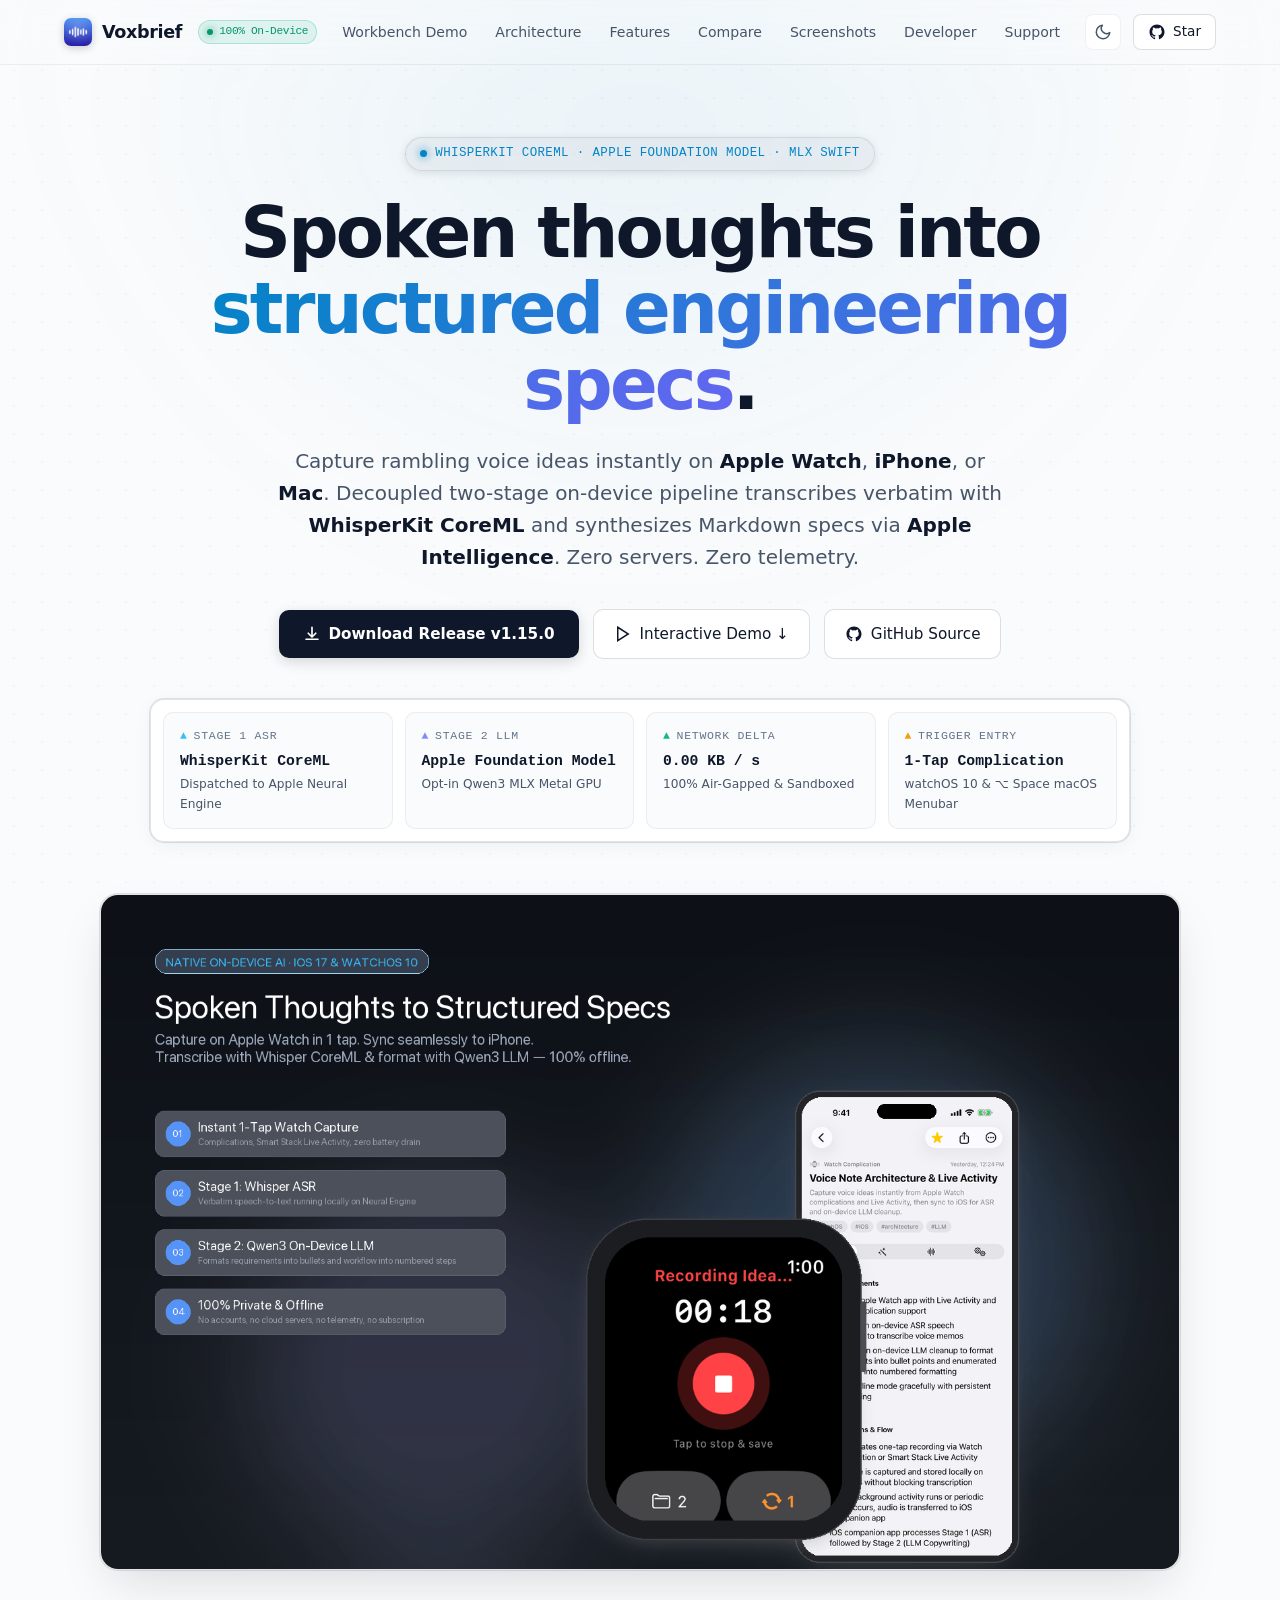
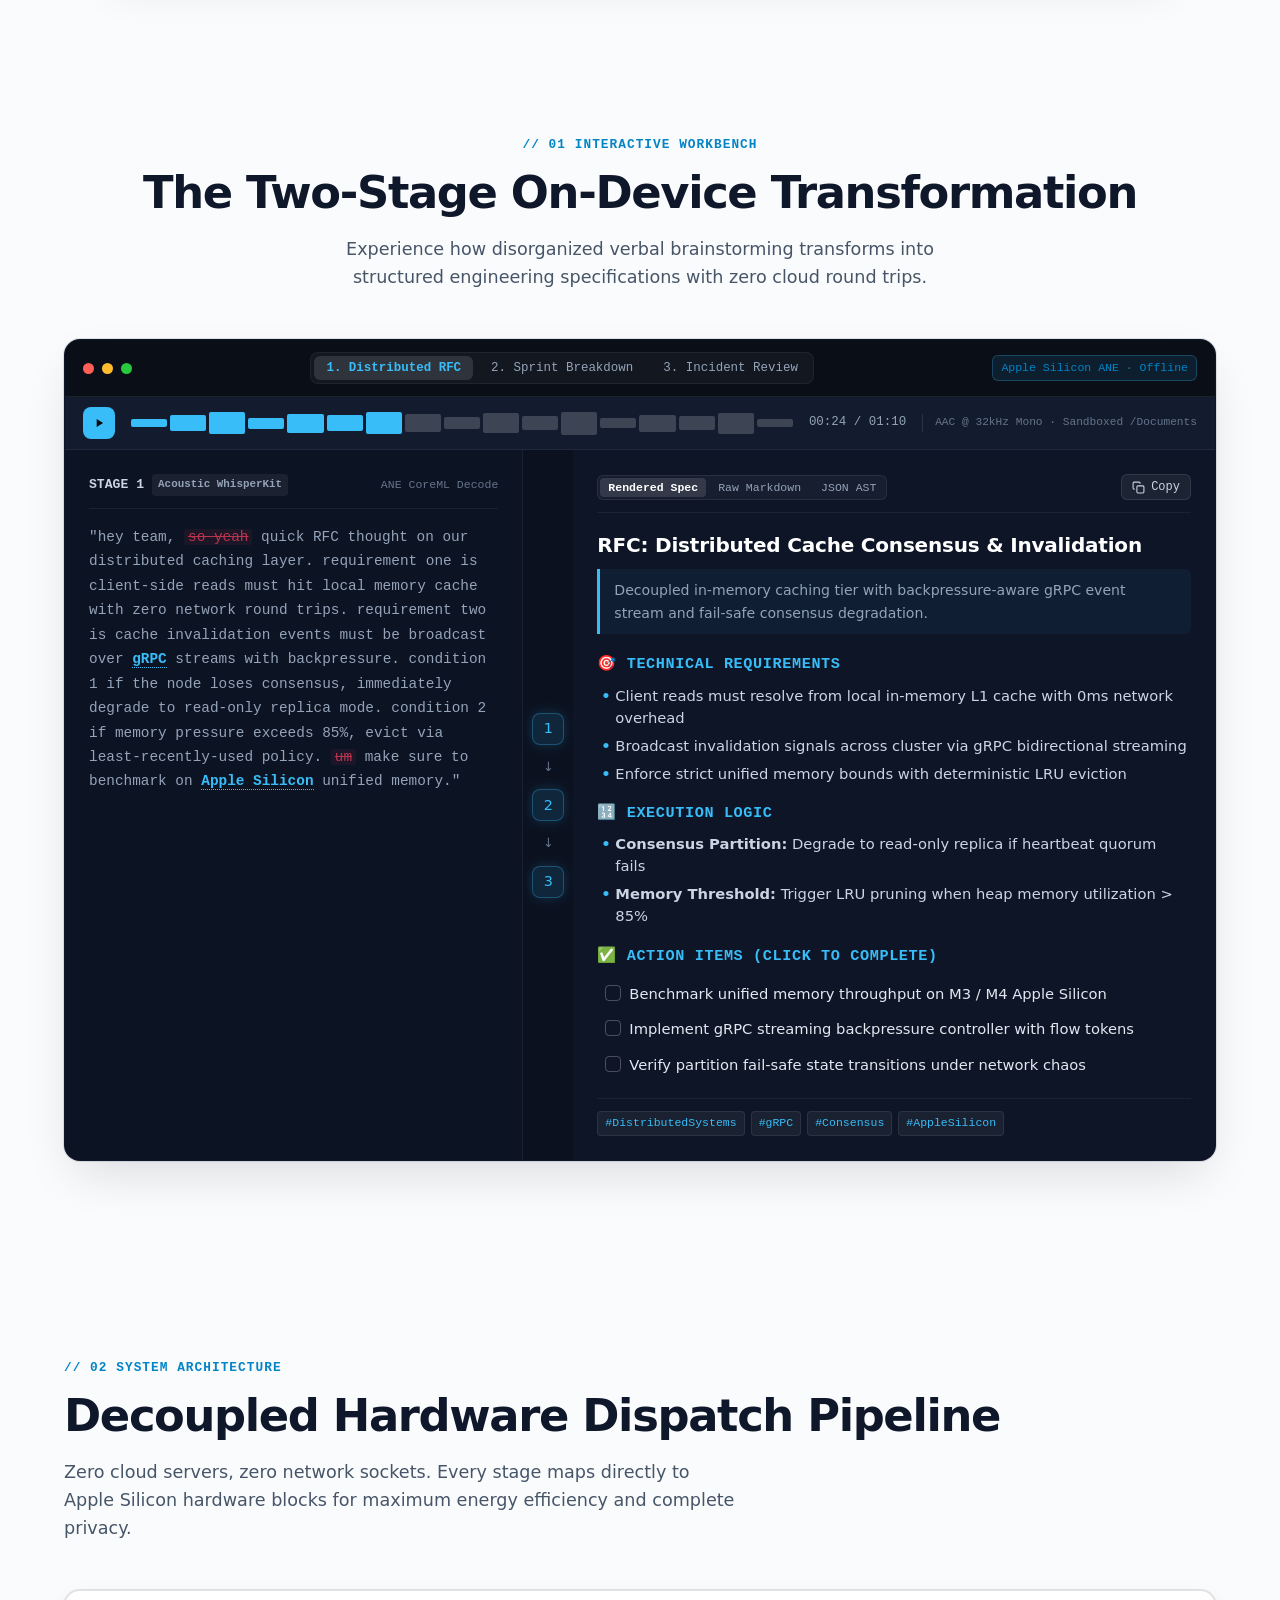
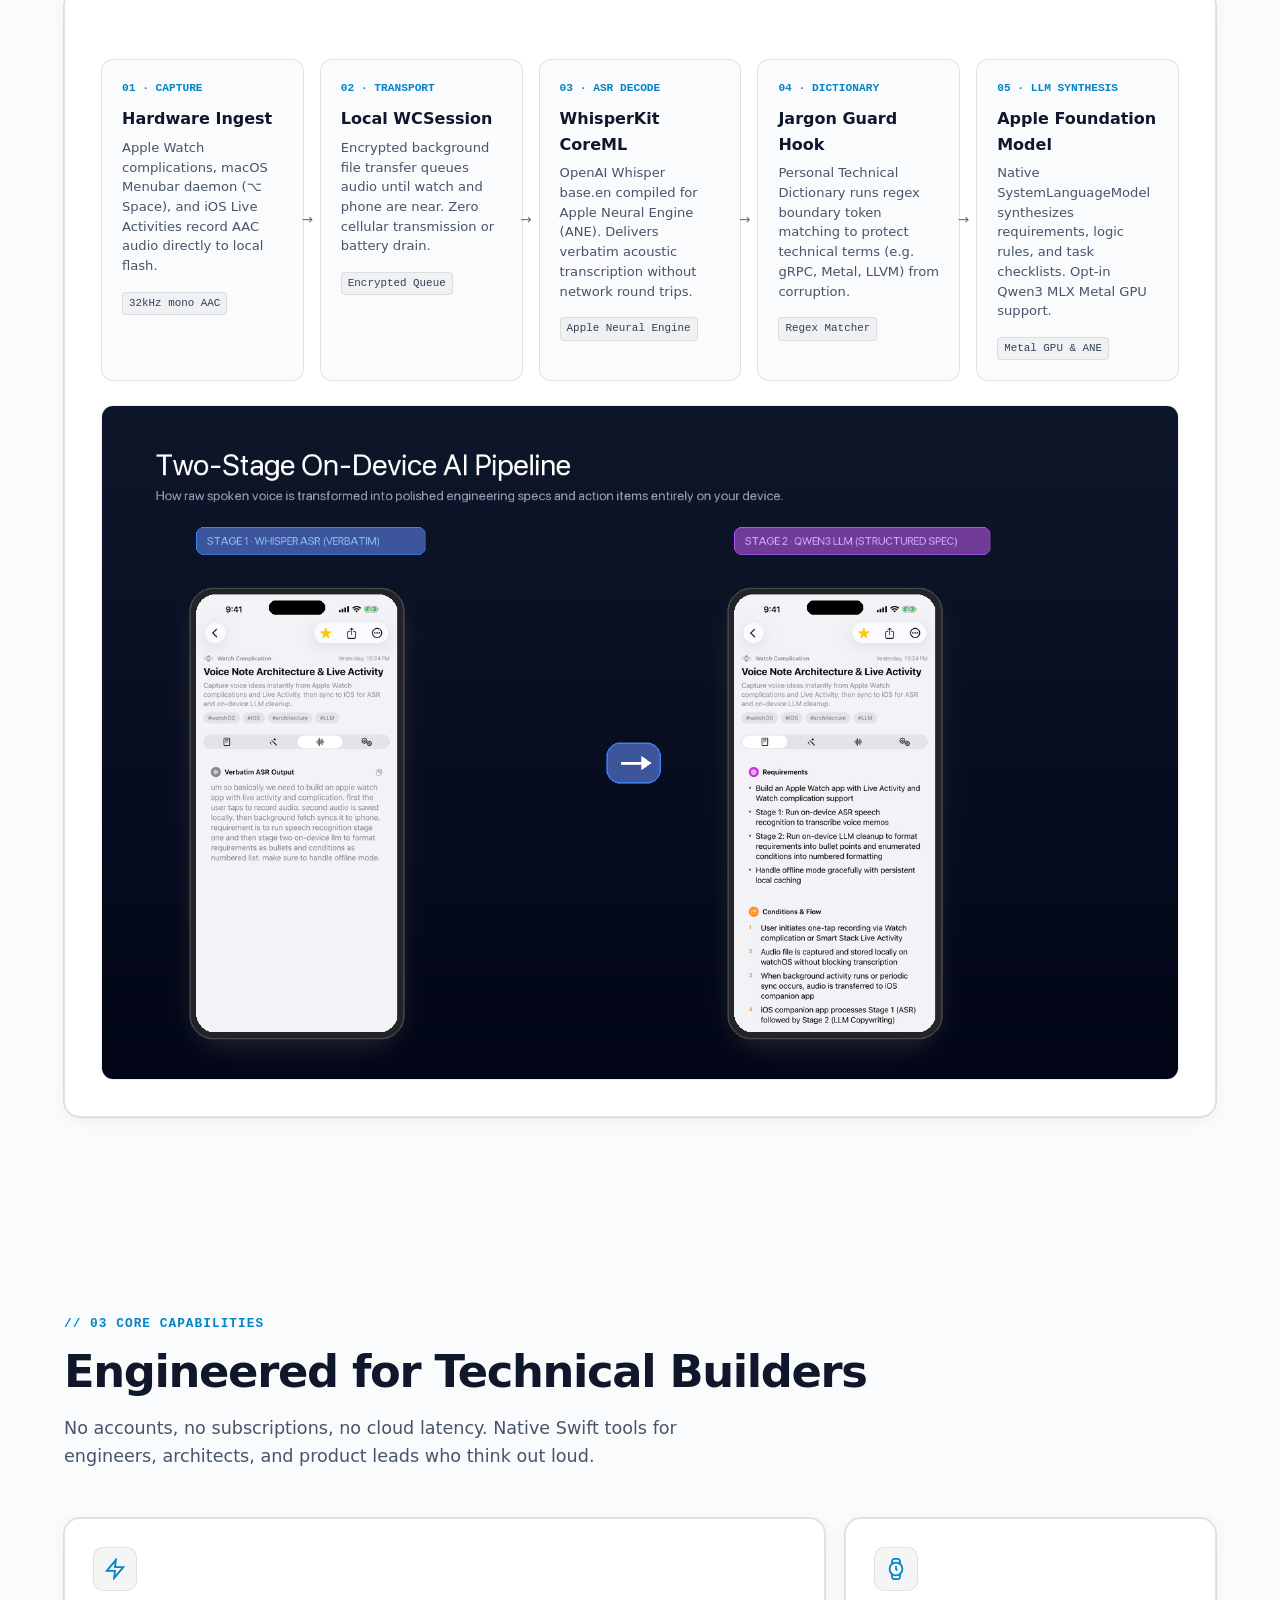
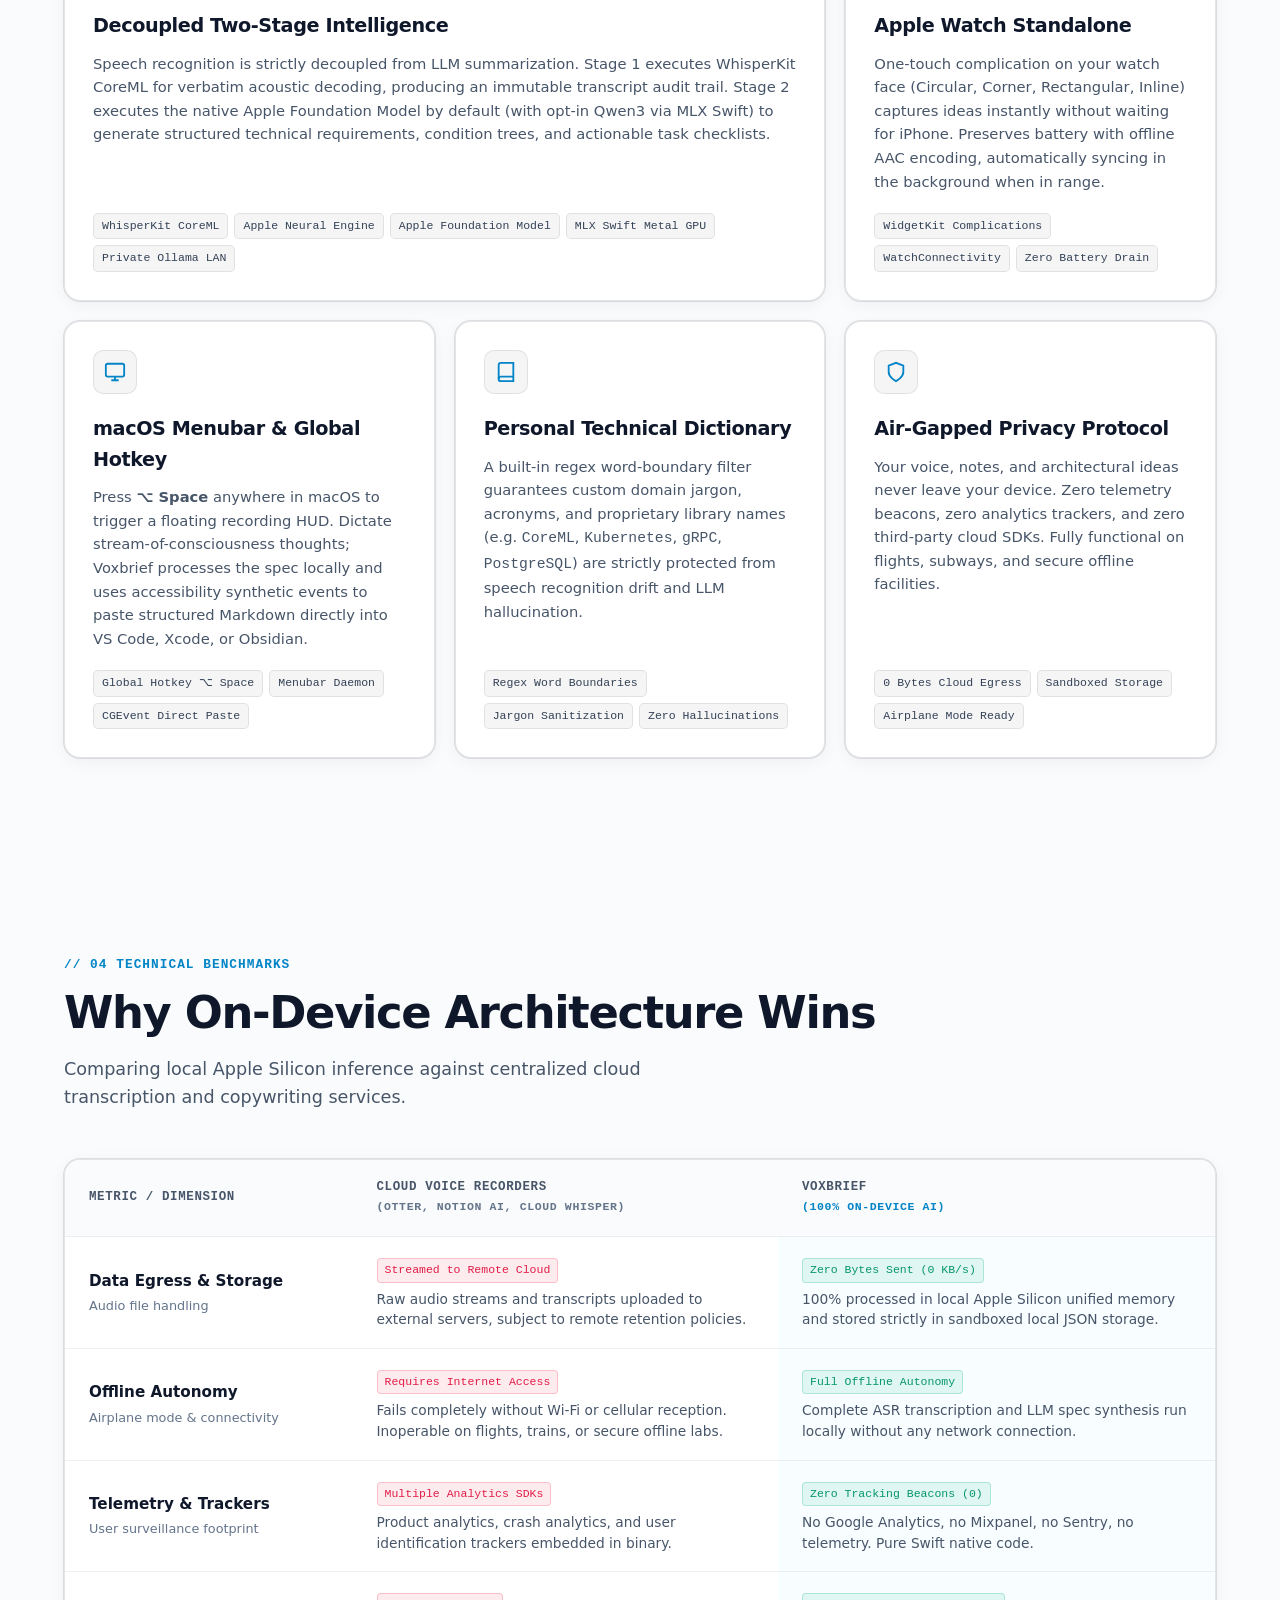
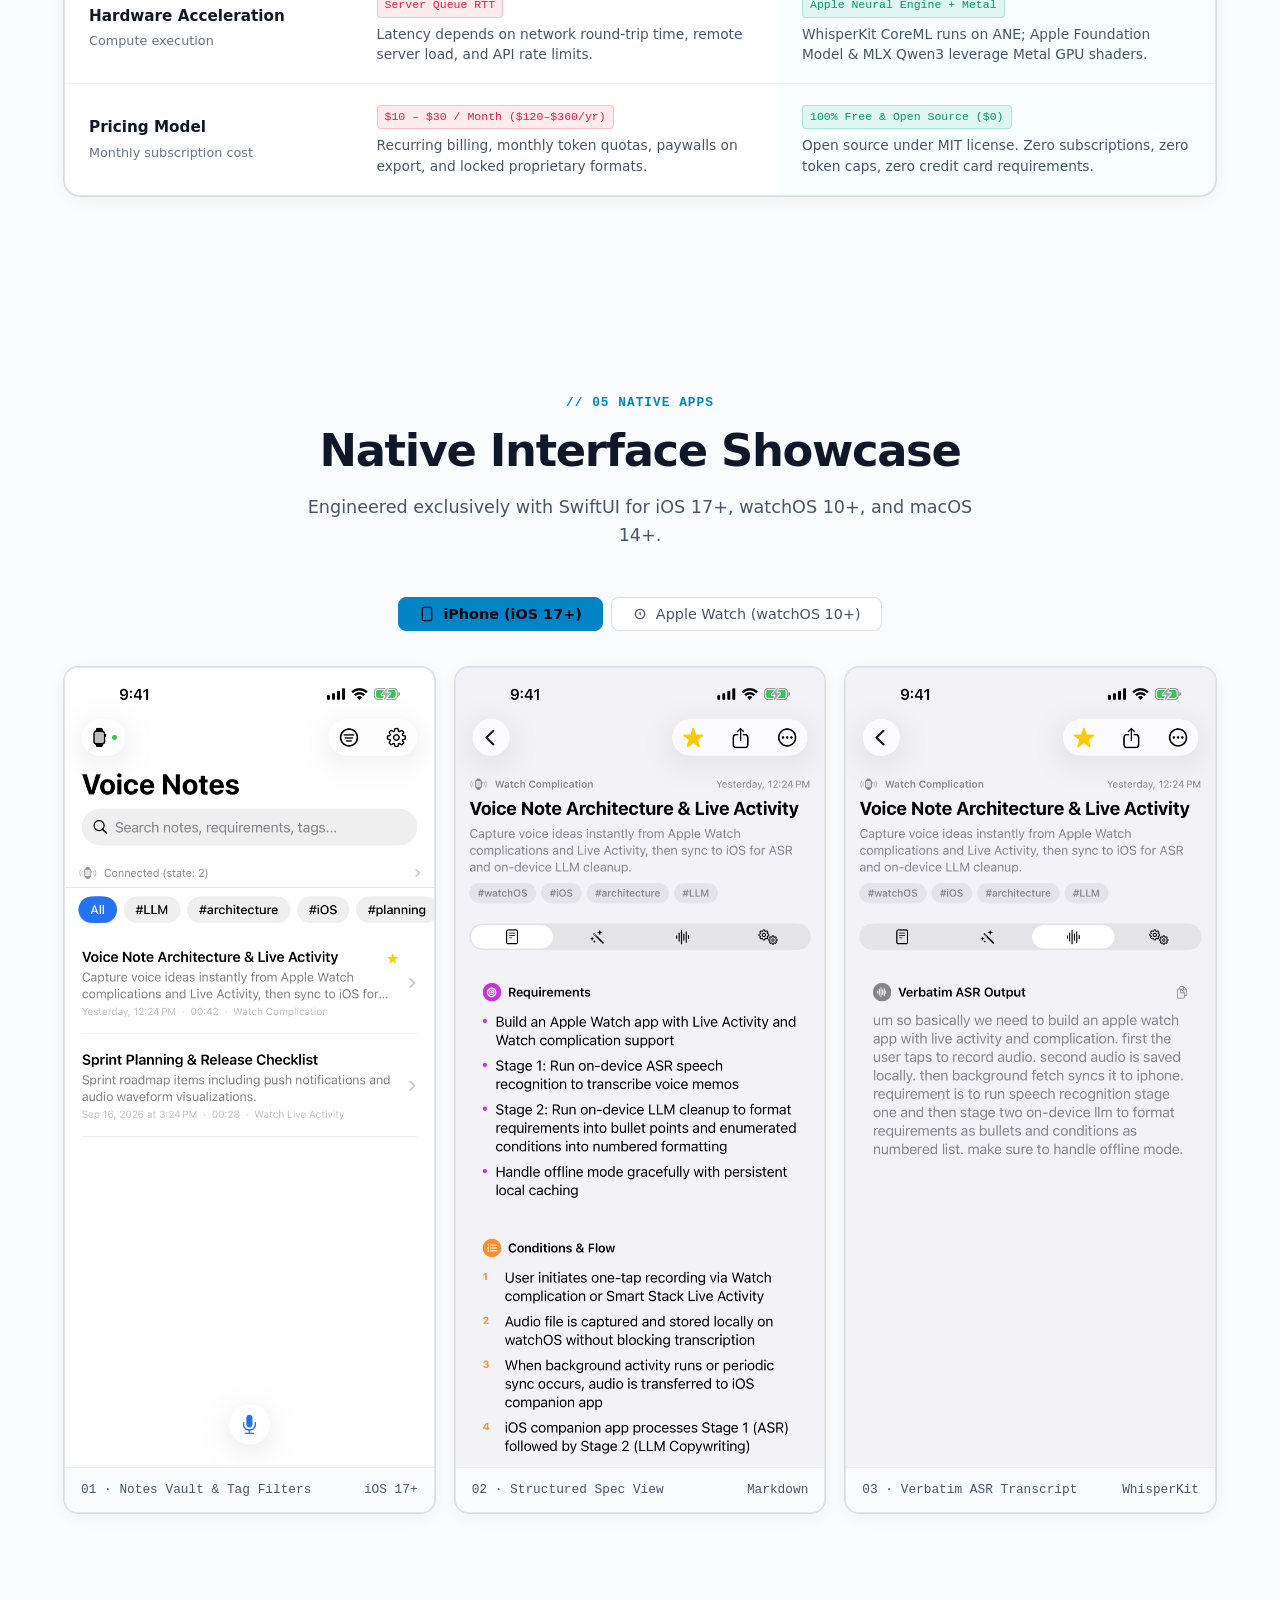
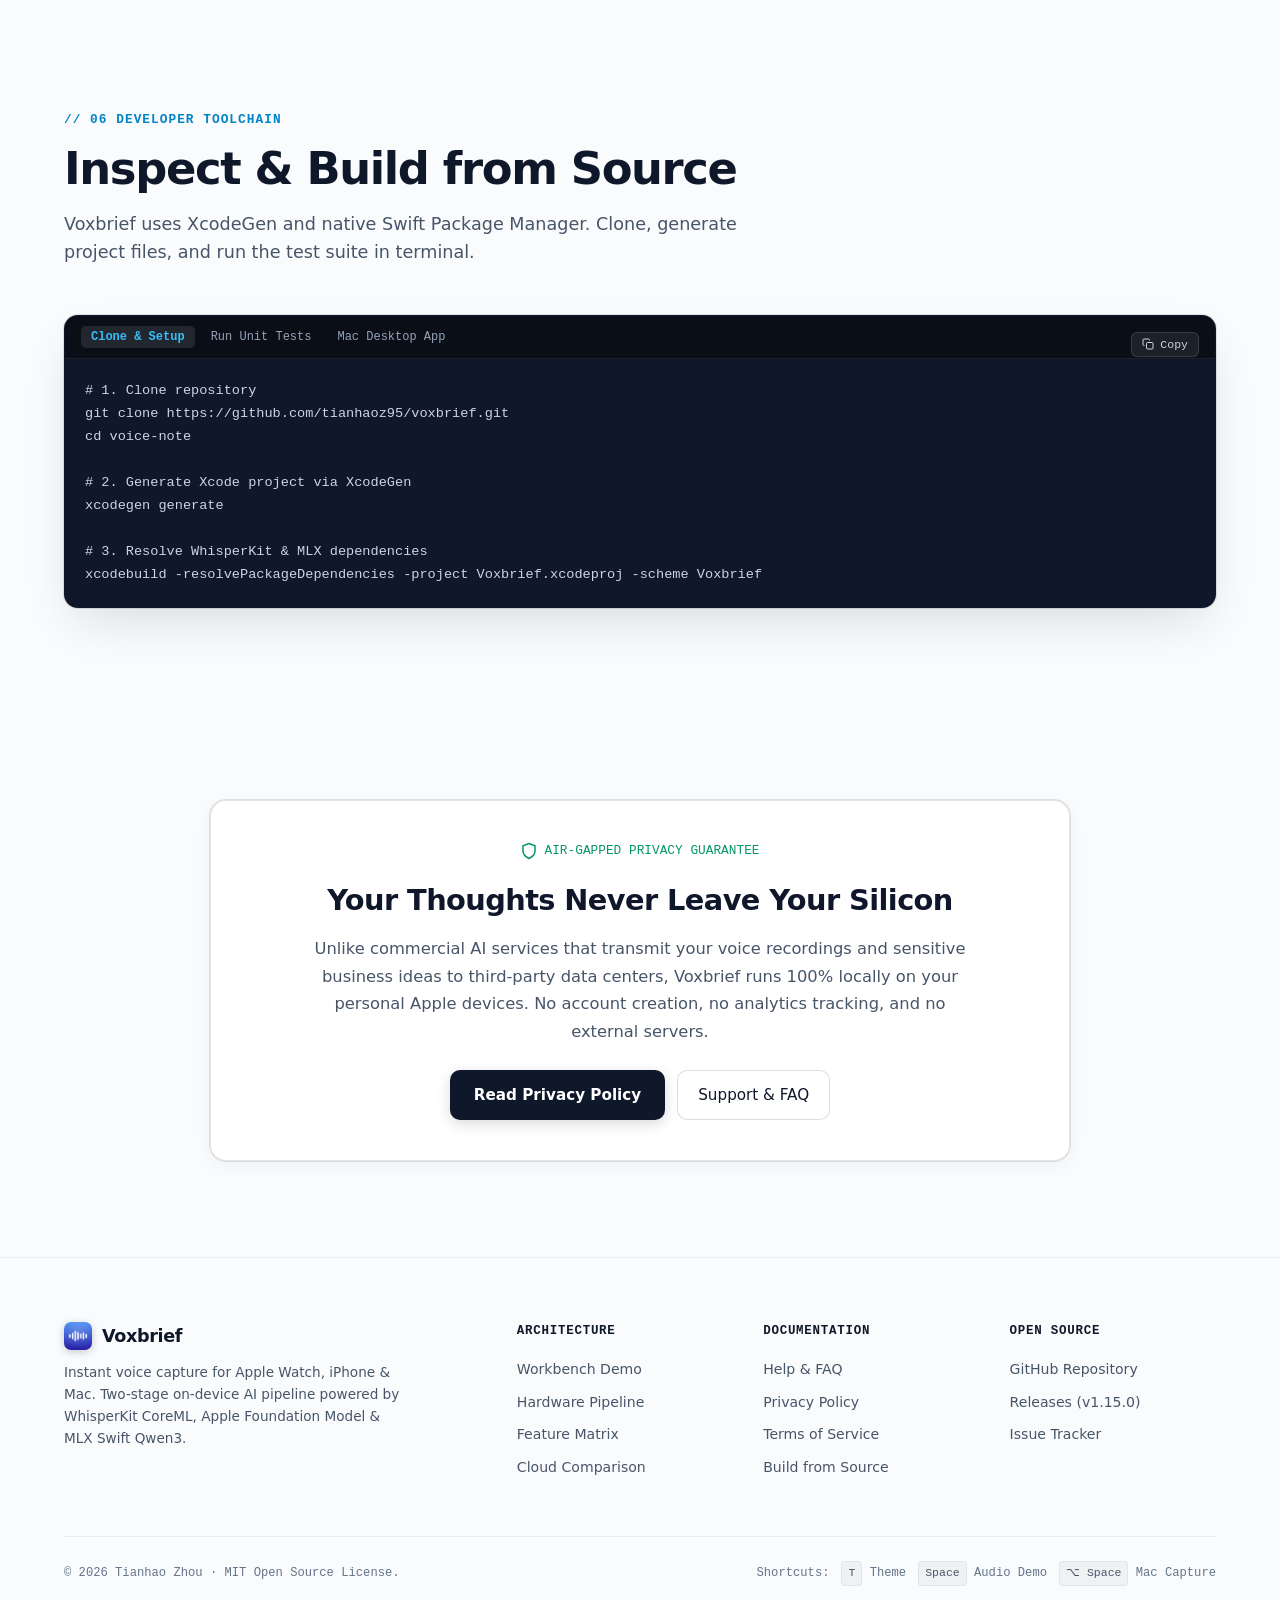
==== commit ce1ca481: "feat(web): redesign landing page with simplicity, professional craft, and geek aesthetics" ====
--- a/docs/index.html
+++ b/docs/index.html
@@ -4,8 +4,10 @@
   <meta charset="UTF-8">
   <meta name="viewport" content="width=device-width, initial-scale=1.0">
   <title>Voxbrief · Spoken Thoughts to Structured Specs (100% On-Device AI)</title>
-  <meta name="description" content="Capture voice notes instantly on Apple Watch, iPhone, and Mac. Transform stream-of-consciousness audio into structured Markdown specs, requirements, and task lists with Apple Foundation Model, Whisper, and Qwen3.">
+  <meta name="description" content="Capture voice memos on Apple Watch, iPhone, and Mac. Transform stream-of-consciousness audio into structured Markdown specs, requirements, and checklists with WhisperKit CoreML and Apple Foundation Model.">
   <link rel="canonical" href="https://tianhaoz95.github.io/voxbrief/">
+  
+  <!-- Open Graph / Social Sharing -->
   <meta property="og:type" content="website">
   <meta property="og:url" content="https://tianhaoz95.github.io/voxbrief/">
   <meta property="og:title" content="Voxbrief · Voice Notes to Structured AI Specs">
@@ -15,10 +17,12 @@
   <meta name="twitter:title" content="Voxbrief · Voice Notes to Structured AI Specs">
   <meta name="twitter:description" content="Zero cloud servers. 100% on-device AI for Apple Watch, iPhone & Mac.">
   <meta name="twitter:image" content="https://tianhaoz95.github.io/voxbrief/assets/promo/promo_hero.png">
+  
   <link rel="icon" type="image/png" href="assets/icon.png">
   <link rel="apple-touch-icon" href="assets/icon.png">
   <link rel="stylesheet" href="css/style.css">
-  <!-- Early Theme Detection Script (Prevents FOUC) -->
+  
+  <!-- Early Theme Detection (Prevents FOUC) -->
   <script>
     (function () {
       try {
@@ -28,56 +32,63 @@
       } catch (e) {}
     })();
   </script>
-  <meta name="theme-color" content="#0a0d14" id="themeColorMeta">
+  <meta name="theme-color" content="#08090d" id="themeColorMeta">
 </head>
 <body>
   <a href="#main-content" class="skip-link">Skip to main content</a>
 
-  <!-- Ambient Lighting & Subtle Grid -->
-  <div class="bg-glow"></div>
-  <div class="bg-grid"></div>
+  <!-- Ambient Grid & Glow -->
+  <div class="bg-glow" aria-hidden="true"></div>
+  <div class="bg-grid" aria-hidden="true"></div>
 
   <!-- Header Navigation -->
   <header class="header">
     <div class="container nav">
       <a href="index.html" class="brand" aria-label="Voxbrief Homepage">
-        <img src="assets/icon.png" alt="Voxbrief App Icon" class="brand-icon">
+        <img src="assets/icon.png" alt="Voxbrief Icon" class="brand-icon">
         <span class="brand-name">Voxbrief</span>
+        <span class="brand-status-pill">
+          <span class="status-dot"></span>
+          <span>100% On-Device</span>
+        </span>
       </a>
-      
+
       <ul class="nav-links" id="navLinks">
-        <li><a href="#demo">Interactive Demo</a></li>
-        <li><a href="#features">Architecture</a></li>
+        <li><a href="#demo">Workbench Demo</a></li>
+        <li><a href="#architecture">Architecture</a></li>
+        <li><a href="#features">Features</a></li>
         <li><a href="#comparison">Compare</a></li>
-        <li><a href="#watch">Apple Watch</a></li>
         <li><a href="#screenshots">Screenshots</a></li>
+        <li><a href="#developer">Developer</a></li>
         <li><a href="support.html">Support</a></li>
-        <li><a href="privacy.html">Privacy</a></li>
-        <li><a href="https://github.com/tianhaoz95/voxbrief" target="_blank" rel="noopener" class="btn-cta-nav">GitHub</a></li>
       </ul>
 
       <div class="nav-actions">
         <!-- Theme Toggle Button -->
-        <button class="theme-toggle" id="themeToggle" type="button" aria-label="Toggle theme" title="Toggle theme">
-          <span class="theme-toggle-indicator">
-            <svg class="theme-icon sun-icon" width="18" height="18" viewBox="0 0 24 24" fill="none" stroke="currentColor" stroke-width="2" stroke-linecap="round" stroke-linejoin="round">
-              <circle cx="12" cy="12" r="5"></circle>
-              <line x1="12" y1="1" x2="12" y2="3"></line>
-              <line x1="12" y1="21" x2="12" y2="23"></line>
-              <line x1="4.22" y1="4.22" x2="5.64" y2="5.64"></line>
-              <line x1="18.36" y1="18.36" x2="19.78" y2="19.78"></line>
-              <line x1="1" y1="12" x2="3" y2="12"></line>
-              <line x1="21" y1="12" x2="23" y2="12"></line>
-              <line x1="4.22" y1="19.78" x2="5.64" y2="18.36"></line>
-              <line x1="18.36" y1="5.64" x2="19.78" y2="4.22"></line>
-            </svg>
-            <svg class="theme-icon moon-icon" width="18" height="18" viewBox="0 0 24 24" fill="none" stroke="currentColor" stroke-width="2" stroke-linecap="round" stroke-linejoin="round">
-              <path d="M21 12.79A9 9 0 1 1 11.21 3 7 7 0 0 0 21 12.79z"></path>
-            </svg>
-          </span>
+        <button class="theme-toggle" id="themeToggle" type="button" aria-label="Toggle theme (Shortcut: T)" title="Toggle theme (Shortcut: T)">
+          <svg class="theme-icon sun-icon" width="18" height="18" viewBox="0 0 24 24" fill="none" stroke="currentColor" stroke-width="2" stroke-linecap="round" stroke-linejoin="round">
+            <circle cx="12" cy="12" r="5"></circle>
+            <line x1="12" y1="1" x2="12" y2="3"></line>
+            <line x1="12" y1="21" x2="12" y2="23"></line>
+            <line x1="4.22" y1="4.22" x2="5.64" y2="5.64"></line>
+            <line x1="18.36" y1="18.36" x2="19.78" y2="19.78"></line>
+            <line x1="1" y1="12" x2="3" y2="12"></line>
+            <line x1="21" y1="12" x2="23" y2="12"></line>
+            <line x1="4.22" y1="19.78" x2="5.64" y2="18.36"></line>
+            <line x1="18.36" y1="5.64" x2="19.78" y2="4.22"></line>
+          </svg>
+          <svg class="theme-icon moon-icon" width="18" height="18" viewBox="0 0 24 24" fill="none" stroke="currentColor" stroke-width="2" stroke-linecap="round" stroke-linejoin="round">
+            <path d="M21 12.79A9 9 0 1 1 11.21 3 7 7 0 0 0 21 12.79z"></path>
+          </svg>
         </button>
 
-        <!-- Mobile Navigation Menu Toggle -->
+        <!-- GitHub Release Link -->
+        <a href="https://github.com/tianhaoz95/voxbrief" class="btn-github-nav" target="_blank" rel="noopener">
+          <svg width="18" height="18" viewBox="0 0 24 24" fill="currentColor"><path d="M12 2C6.477 2 2 6.484 2 12.017c0 4.425 2.865 8.18 6.839 9.504.5.092.682-.217.682-.483 0-.237-.008-.868-.013-1.703-2.782.605-3.369-1.343-3.369-1.343-.454-1.158-1.11-1.466-1.11-1.466-.908-.62.069-.608.069-.608 1.003.07 1.53 1.032 1.53 1.032.892 1.53 2.341 1.088 2.91.832.092-.647.35-1.088.636-1.338-2.22-.253-4.555-1.113-4.555-4.951 0-1.093.39-1.988 1.029-2.688-.103-.253-.446-1.272.098-2.65 0 0 .84-.27 2.75 1.026A9.564 9.564 0 0112 6.844c.85.004 1.705.115 2.504.337 1.909-1.296 2.747-1.027 2.747-1.027.546 1.379.202 2.398.1 2.651.64.7 1.028 1.595 1.028 2.688 0 3.848-2.339 4.695-4.566 4.943.359.309.678.92.678 1.855 0 1.338-.012 2.419-.012 2.747 0 .268.18.58.688.482A10.019 10.019 0 0022 12.017C22 6.484 17.522 2 12 2z"/></svg>
+          <span>Star</span>
+        </a>
+
+        <!-- Mobile Nav Toggle -->
         <button class="nav-toggle" id="navToggle" type="button" aria-label="Toggle navigation menu" aria-expanded="false" aria-controls="navLinks">
           <svg width="20" height="20" viewBox="0 0 24 24" fill="none" stroke="currentColor" stroke-width="2" stroke-linecap="round"><path d="M4 6h16M4 12h16M4 18h16"/></svg>
         </button>
@@ -90,207 +101,179 @@
     <section class="hero">
       <div class="container">
         <div class="hero-pill-wrap">
-          <div class="badge-pill">
-            <span class="pulsing-dot" aria-hidden="true"></span>
-            <span>100% ON-DEVICE SPEECH &amp; LLM · APPLE SILICON &amp; APPLE INTELLIGENCE</span>
+          <div class="geek-tag">
+            <span class="pulse-dot-cyan"></span>
+            <span>WHISPERKIT COREML · APPLE FOUNDATION MODEL · MLX SWIFT</span>
           </div>
         </div>
 
         <h1 class="hero-title">
-          From Fleeting Thoughts to <br><span class="text-gradient">Structured Technical Specs</span>
+          Spoken thoughts into <br>
+          <span class="text-gradient">structured engineering specs</span>.
         </h1>
 
         <p class="hero-subtitle">
-          Capture voice memos instantly on Apple Watch, iPhone, or Mac. Powered by on-device <strong>WhisperKit</strong> and the <strong>Apple Foundation Model</strong> by default (with opt-in <strong>Qwen3 via MLX Swift</strong>), turning stream-of-consciousness audio into clean Markdown requirements, structured templates, and actionable checklists — completely offline.
+          Capture rambling voice ideas instantly on <strong>Apple Watch</strong>, <strong>iPhone</strong>, or <strong>Mac</strong>. Decoupled two-stage on-device pipeline transcribes verbatim with <strong>WhisperKit CoreML</strong> and synthesizes Markdown specs via <strong>Apple Intelligence</strong>. Zero servers. Zero telemetry.
         </p>
 
         <div class="hero-cta">
-          <a href="https://github.com/tianhaoz95/voxbrief/releases" class="btn-primary">
-            <svg width="20" height="20" viewBox="0 0 24 24" fill="none" stroke="currentColor" stroke-width="2" stroke-linecap="round" stroke-linejoin="round"><path d="M12 3v13M7 11l5 5 5-5"/><path d="M4 19h16"/></svg>
-            Get the Latest Build
+          <a href="https://github.com/tianhaoz95/voxbrief/releases" class="btn-primary" target="_blank" rel="noopener">
+            <svg width="18" height="18" viewBox="0 0 24 24" fill="none" stroke="currentColor" stroke-width="2.2" stroke-linecap="round" stroke-linejoin="round"><path d="M12 3v13M7 11l5 5 5-5"/><path d="M4 19h16"/></svg>
+            <span>Download Release v1.15.0</span>
           </a>
           <a href="#demo" class="btn-secondary">
-            <svg width="20" height="20" viewBox="0 0 24 24" fill="none" stroke="currentColor" stroke-width="2"><polygon points="5 3 19 12 5 21 5 3"/></svg>
-            Interactive Demo
+            <svg width="18" height="18" viewBox="0 0 24 24" fill="none" stroke="currentColor" stroke-width="2"><polygon points="5 3 19 12 5 21 5 3"/></svg>
+            <span>Interactive Demo ↓</span>
           </a>
           <a href="https://github.com/tianhaoz95/voxbrief" class="btn-secondary" target="_blank" rel="noopener">
-            <svg width="20" height="20" viewBox="0 0 24 24" fill="currentColor"><path d="M12 2C6.477 2 2 6.484 2 12.017c0 4.425 2.865 8.18 6.839 9.504.5.092.682-.217.682-.483 0-.237-.008-.868-.013-1.703-2.782.605-3.369-1.343-3.369-1.343-.454-1.158-1.11-1.466-1.11-1.466-.908-.62.069-.608.069-.608 1.003.07 1.53 1.032 1.53 1.032.892 1.53 2.341 1.088 2.91.832.092-.647.35-1.088.636-1.338-2.22-.253-4.555-1.113-4.555-4.951 0-1.093.39-1.988 1.029-2.688-.103-.253-.446-1.272.098-2.65 0 0 .84-.27 2.75 1.026A9.564 9.564 0 0112 6.844c.85.004 1.705.115 2.504.337 1.909-1.296 2.747-1.027 2.747-1.027.546 1.379.202 2.398.1 2.651.64.7 1.028 1.595 1.028 2.688 0 3.848-2.339 4.695-4.566 4.943.359.309.678.92.678 1.855 0 1.338-.012 2.419-.012 2.747 0 .268.18.58.688.482A10.019 10.019 0 0022 12.017C22 6.484 17.522 2 12 2z"/></svg>
-            GitHub (Open Source)
+            <svg width="18" height="18" viewBox="0 0 24 24" fill="currentColor"><path d="M12 2C6.477 2 2 6.484 2 12.017c0 4.425 2.865 8.18 6.839 9.504.5.092.682-.217.682-.483 0-.237-.008-.868-.013-1.703-2.782.605-3.369-1.343-3.369-1.343-.454-1.158-1.11-1.466-1.11-1.466-.908-.62.069-.608.069-.608 1.003.07 1.53 1.032 1.53 1.032.892 1.53 2.341 1.088 2.91.832.092-.647.35-1.088.636-1.338-2.22-.253-4.555-1.113-4.555-4.951 0-1.093.39-1.988 1.029-2.688-.103-.253-.446-1.272.098-2.65 0 0 .84-.27 2.75 1.026A9.564 9.564 0 0112 6.844c.85.004 1.705.115 2.504.337 1.909-1.296 2.747-1.027 2.747-1.027.546 1.379.202 2.398.1 2.651.64.7 1.028 1.595 1.028 2.688 0 3.848-2.339 4.695-4.566 4.943.359.309.678.92.678 1.855 0 1.338-.012 2.419-.012 2.747 0 .268.18.58.688.482A10.019 10.019 0 0022 12.017C22 6.484 17.522 2 12 2z"/></svg>
+            <span>GitHub Source</span>
           </a>
         </div>
 
-        <!-- GitHub Activity Trust Bar -->
-        <div class="trust-bar">
-          <a href="https://github.com/tianhaoz95/voxbrief/releases" target="_blank" rel="noopener">
-            <img src="https://img.shields.io/github/v/release/tianhaoz95/voxbrief?style=flat-square&label=Release&color=38bdf8" alt="Latest Release" loading="lazy">
-          </a>
-          <a href="https://github.com/tianhaoz95/voxbrief" target="_blank" rel="noopener">
-            <img src="https://img.shields.io/github/stars/tianhaoz95/voxbrief?style=flat-square&label=Stars&color=38bdf8" alt="GitHub Stars" loading="lazy">
-          </a>
-          <a href="https://github.com/tianhaoz95/voxbrief/commits/main" target="_blank" rel="noopener">
-            <img src="https://img.shields.io/github/last-commit/tianhaoz95/voxbrief?style=flat-square&label=Last%20Commit&color=818cf8" alt="Last Commit" loading="lazy">
-          </a>
-          <a href="https://github.com/tianhaoz95/voxbrief/issues" target="_blank" rel="noopener">
-            <img src="https://img.shields.io/github/issues/tianhaoz95/voxbrief?style=flat-square&label=Open%20Issues&color=10b981" alt="Open Issues" loading="lazy">
-          </a>
-        </div>
-
-        <!-- Key Metrics Strip -->
-        <div class="metrics-strip">
-          <div class="metric-item">
-            <div class="metric-value">0 ms</div>
-            <div class="metric-label">Cloud Latency · 100% Local</div>
-          </div>
-          <div class="metric-item">
-            <div class="metric-value">0 Bytes</div>
-            <div class="metric-label">Sent to Cloud · Sandboxed</div>
-          </div>
-          <div class="metric-item">
-            <div class="metric-value">Default</div>
-            <div class="metric-label">Apple Foundation Model</div>
-          </div>
-          <div class="metric-item">
-            <div class="metric-value">1 Tap</div>
-            <div class="metric-label">Watch Complications &amp; Mac Menubar</div>
-          </div>
-        </div>
-
-        <!-- Hero Showcase Graphic with Floating Micro-Cards -->
-        <div class="hero-graphic-container">
-          <div class="floating-chip floating-chip-top">
-            <div class="chip-icon-box">⌚</div>
-            <span>Apple Watch · 1-Tap Standalone Offline Capture</span>
-          </div>
-
-          <div class="floating-chip floating-chip-bottom">
-            <div class="chip-icon-box">⚡️</div>
-            <span>Apple Foundation Model &amp; MLX Swift · 100% On-Device</span>
-          </div>
-
-          <div class="hero-graphic-wrap">
-            <img src="assets/promo/promo_hero.png" alt="Voxbrief Hero Showcase: Apple Watch &amp; iPhone">
+        <!-- Telemetry HUD Strip -->
+        <div class="telemetry-strip reveal">
+          <div class="telemetry-card">
+            <div class="telemetry-key">
+              <span style="color:#38bdf8;">▲</span> Stage 1 ASR
+            </div>
+            <div class="telemetry-val">WhisperKit CoreML</div>
+            <div class="telemetry-sub">Dispatched to Apple Neural Engine</div>
+          </div>
+          <div class="telemetry-card">
+            <div class="telemetry-key">
+              <span style="color:#818cf8;">▲</span> Stage 2 LLM
+            </div>
+            <div class="telemetry-val">Apple Foundation Model</div>
+            <div class="telemetry-sub">Opt-in Qwen3 MLX Metal GPU</div>
+          </div>
+          <div class="telemetry-card">
+            <div class="telemetry-key">
+              <span style="color:#10b981;">▲</span> Network Delta
+            </div>
+            <div class="telemetry-val">0.00 KB / s</div>
+            <div class="telemetry-sub">100% Air-Gapped &amp; Sandboxed</div>
+          </div>
+          <div class="telemetry-card">
+            <div class="telemetry-key">
+              <span style="color:#f59e0b;">▲</span> Trigger Entry
+            </div>
+            <div class="telemetry-val">1-Tap Complication</div>
+            <div class="telemetry-sub">watchOS 10 &amp; ⌥ Space macOS Menubar</div>
+          </div>
+        </div>
+
+        <!-- Hero Showcase Frame -->
+        <div class="hero-showcase reveal">
+          <div class="hero-showcase-frame">
+            <img src="assets/promo/promo_hero.png" alt="Voxbrief Hero Showcase: Apple Watch and iPhone On-Device Pipeline" loading="eager">
           </div>
         </div>
       </div>
     </section>
 
-    <!-- Interactive Live Demo Section -->
-    <section class="live-demo-section" id="demo">
+    <!-- Section 1: Interactive Workbench (Two-Stage Transformation Sandbox) -->
+    <section class="section" id="demo">
       <div class="container">
-        <div class="section-header reveal">
-          <div class="section-tag">Interactive Preview</div>
-          <h2 class="section-title">See the Two-Stage Transformation</h2>
-          <p class="section-subtitle">Experience how disorganized spoken voice memos become production-ready specifications with zero cloud round-trips.</p>
-        </div>
-
-        <div class="demo-terminal reveal">
+        <div class="section-header text-center reveal">
+          <div class="section-tag">// 01 INTERACTIVE WORKBENCH</div>
+          <h2 class="section-title">The Two-Stage On-Device Transformation</h2>
+          <p class="section-subtitle">Experience how disorganized verbal brainstorming transforms into structured engineering specifications with zero cloud round trips.</p>
+        </div>
+
+        <div class="workbench reveal">
           <!-- Terminal Header -->
-          <div class="demo-header">
-            <div class="demo-traffic-lights" aria-hidden="true">
+          <div class="workbench-header">
+            <div class="terminal-controls">
               <span class="traffic-light traffic-red"></span>
               <span class="traffic-light traffic-yellow"></span>
               <span class="traffic-light traffic-green"></span>
             </div>
 
-            <div class="demo-tab-selector" role="tablist" aria-label="Demo scenarios">
-              <button class="demo-tab-btn active" role="tab" aria-selected="true" onclick="switchDemoTab(0)">1. Software Spec</button>
-              <button class="demo-tab-btn" role="tab" aria-selected="false" onclick="switchDemoTab(1)">2. Sprint Task List</button>
-              <button class="demo-tab-btn" role="tab" aria-selected="false" onclick="switchDemoTab(2)">3. Engineering Standup</button>
-            </div>
-          </div>
-
-          <!-- Audio Player Simulation Bar -->
-          <div class="audio-player-bar">
-            <button class="play-toggle-btn" id="playBtn" type="button" aria-label="Play audio simulation" onclick="togglePlaySimulation()">
-              <svg id="playIcon" width="16" height="16" viewBox="0 0 24 24" fill="currentColor"><path d="M8 5v14l11-7z"/></svg>
-              <svg id="pauseIcon" width="16" height="16" viewBox="0 0 24 24" fill="currentColor" style="display:none;"><path d="M6 19h4V5H6v14zm8-14v14h4V5h-4z"/></svg>
+            <div class="scenario-tabs" role="tablist" aria-label="Demo scenarios">
+              <button class="scenario-btn active" role="tab" aria-selected="true" onclick="switchScenario(0)">1. Distributed RFC</button>
+              <button class="scenario-btn" role="tab" aria-selected="false" onclick="switchScenario(1)">2. Sprint Breakdown</button>
+              <button class="scenario-btn" role="tab" aria-selected="false" onclick="switchScenario(2)">3. Incident Review</button>
+            </div>
+
+            <div class="workbench-badge">
+              <span>Apple Silicon ANE · Offline</span>
+            </div>
+          </div>
+
+          <!-- Audio Simulation Ribbon -->
+          <div class="audio-ribbon">
+            <button class="audio-play-btn" id="playBtn" type="button" aria-label="Play audio simulation (Shortcut: Space)" title="Play audio simulation (Shortcut: Space)" onclick="togglePlaySimulation()">
+              <svg id="playIcon" width="14" height="14" viewBox="0 0 24 24" fill="currentColor"><path d="M8 5v14l11-7z"/></svg>
+              <svg id="pauseIcon" width="14" height="14" viewBox="0 0 24 24" fill="currentColor" style="display:none;"><path d="M6 19h4V5H6v14zm8-14v14h4V5h-4z"/></svg>
             </button>
-            <div class="waveform-scrubber" id="waveformBar" title="Click anywhere to scrub playback" role="progressbar" aria-label="Audio scrubber">
-              <span class="waveform-col active" style="height: 35%;"></span>
-              <span class="waveform-col active" style="height: 70%;"></span>
-              <span class="waveform-col active" style="height: 95%;"></span>
-              <span class="waveform-col active" style="height: 40%;"></span>
-              <span class="waveform-col active" style="height: 80%;"></span>
-              <span class="waveform-col active" style="height: 60%;"></span>
-              <span class="waveform-col active" style="height: 90%;"></span>
-              <span class="waveform-col active" style="height: 75%;"></span>
-              <span class="waveform-col active" style="height: 50%;"></span>
-              <span class="waveform-col" style="height: 85%;"></span>
-              <span class="waveform-col" style="height: 65%;"></span>
-              <span class="waveform-col" style="height: 95%;"></span>
-              <span class="waveform-col" style="height: 40%;"></span>
-              <span class="waveform-col" style="height: 75%;"></span>
-              <span class="waveform-col" style="height: 55%;"></span>
-              <span class="waveform-col" style="height: 85%;"></span>
-              <span class="waveform-col" style="height: 30%;"></span>
-            </div>
-            <div class="player-timer" id="playerTimer">00:18 / 00:54</div>
-            <div class="player-pill">AAC @ 32kHz Mono · Local ASR</div>
-          </div>
-
-          <!-- Split View: Raw Spoken Memo vs Structured Markdown Spec -->
-          <div class="demo-split-view">
-            <!-- Left: Spoken Memo -->
-            <div class="split-col-raw">
-              <div class="split-col-title">
-                <span class="split-badge split-badge-raw">Spoken Voice Stream</span>
-                <span style="font-size: 0.8rem; color: var(--text-muted);">Verbatim Whisper Output</span>
+            
+            <div class="waveform-scrubber" id="waveformScrubber" title="Click anywhere to scrub playback" role="progressbar" aria-label="Audio scrubber">
+              <span class="waveform-bar active" style="height: 35%;"></span>
+              <span class="waveform-bar active" style="height: 68%;"></span>
+              <span class="waveform-bar active" style="height: 92%;"></span>
+              <span class="waveform-bar active" style="height: 44%;"></span>
+              <span class="waveform-bar active" style="height: 80%;"></span>
+              <span class="waveform-bar active" style="height: 65%;"></span>
+              <span class="waveform-bar active" style="height: 90%;"></span>
+              <span class="waveform-bar active" style="height: 75%;"></span>
+              <span class="waveform-bar active" style="height: 50%;"></span>
+              <span class="waveform-bar" style="height: 85%;"></span>
+              <span class="waveform-bar" style="height: 60%;"></span>
+              <span class="waveform-bar" style="height: 95%;"></span>
+              <span class="waveform-bar" style="height: 40%;"></span>
+              <span class="waveform-bar" style="height: 72%;"></span>
+              <span class="waveform-bar" style="height: 58%;"></span>
+              <span class="waveform-bar" style="height: 88%;"></span>
+              <span class="waveform-bar" style="height: 32%;"></span>
+            </div>
+
+            <div class="audio-timer" id="workbenchTimer">00:24 / 01:10</div>
+            <div class="audio-spec-pill">AAC @ 32kHz Mono · Sandboxed /Documents</div>
+          </div>
+
+          <!-- Split Workbench: Raw Speech vs Structured Spec -->
+          <div class="workbench-split">
+            <!-- Left: Raw Verbatim Stream -->
+            <div class="split-raw-panel">
+              <div class="panel-header">
+                <div class="panel-title">
+                  <span>STAGE 1</span>
+                  <span class="panel-badge">Acoustic WhisperKit</span>
+                </div>
+                <div style="font-size: 0.72rem; color: #64748b; font-family: var(--font-mono);">
+                  <span>ANE CoreML Decode</span>
+                </div>
               </div>
-              <div class="raw-transcript-box" id="rawTranscriptBox">
-                "hey team <span class="filler">so yeah</span> for the AI engine we need complete privacy. requirement one is speech recognition must run locally with whisperkit and coreml so no audio ever leaves the device. requirement two is stage two structured copywriting runs on-device using the apple foundation model by default with opt-in qwen3 via mlx swift. condition 1 if apple intelligence is available execute directly on neural engine. condition 2 if user configures a local ollama endpoint route there instead. <span class="filler">um</span> make sure to encrypt local storage with aes 256."
+              <div class="raw-transcript-body" id="rawTranscriptBox">
+                <!-- Dynamically populated -->
               </div>
             </div>
 
-            <!-- Center Flow Divider -->
-            <div class="split-divider" aria-hidden="true">
-              <div class="pipeline-flow-icon">⚡️</div>
-              <div class="pipeline-flow-text">Two-Stage On-Device Intelligence</div>
-            </div>
-
-            <!-- Right: Clean Spec -->
-            <div class="split-col-spec">
-              <div class="split-col-title">
-                <span class="split-badge split-badge-clean">Structured Markdown Spec</span>
-                <button class="btn-copy-spec" id="copyBtn" type="button" onclick="copyDemoSpec()">
-                  <svg id="copySvgIcon" width="14" height="14" viewBox="0 0 24 24" fill="none" stroke="currentColor" stroke-width="2"><rect x="9" y="9" width="13" height="13" rx="2" ry="2"></rect><path d="M5 15H4a2 2 0 0 1-2-2V4a2 2 0 0 1 2-2h9a2 2 0 0 1 2 2v1"></path></svg>
-                  <span id="copyBtnText">Copy Markdown</span>
+            <!-- Pipeline Divider Rail -->
+            <div class="split-pipeline-rail" aria-hidden="true">
+              <div class="pipeline-node" title="WhisperKit ASR">1</div>
+              <div class="pipeline-arrow">↓</div>
+              <div class="pipeline-node" title="Personal Technical Dictionary">2</div>
+              <div class="pipeline-arrow">↓</div>
+              <div class="pipeline-node" title="Apple Foundation Model">3</div>
+            </div>
+
+            <!-- Right: Structured Spec Panel -->
+            <div class="split-spec-panel">
+              <div class="panel-header">
+                <div class="view-modes">
+                  <button class="view-mode-btn active" data-mode="rendered" onclick="setViewMode('rendered')">Rendered Spec</button>
+                  <button class="view-mode-btn" data-mode="markdown" onclick="setViewMode('markdown')">Raw Markdown</button>
+                  <button class="view-mode-btn" data-mode="ast" onclick="setViewMode('ast')">JSON AST</button>
+                </div>
+                <button class="btn-copy-code" type="button" onclick="copyCurrentSpec()">
+                  <svg width="13" height="13" viewBox="0 0 24 24" fill="none" stroke="currentColor" stroke-width="2"><rect x="9" y="9" width="13" height="13" rx="2" ry="2"></rect><path d="M5 15H4a2 2 0 0 1-2-2V4a2 2 0 0 1 2-2h9a2 2 0 0 1 2 2v1"></path></svg>
+                  <span>Copy</span>
                 </button>
               </div>
-              <div class="spec-rendered-box" id="specRenderedBox">
-                <div class="spec-title-line">On-Device AI Engine &amp; Privacy Architecture</div>
-                <div class="spec-quote">Zero cloud transmission architecture running local Whisper CoreML ASR and native Apple Foundation Model LLM.</div>
-                
-                <div class="spec-section-head">🎯 Requirements</div>
-                <ul class="spec-list">
-                  <li>Run speech recognition locally via WhisperKit CoreML (no audio leaves device)</li>
-                  <li>Execute Stage 2 copywriting using Apple Foundation Model by default (or Qwen3 via MLX Swift)</li>
-                  <li>Encrypt local audio recordings and notes database on disk with AES-256</li>
-                </ul>
-
-                <div class="spec-section-head">🔢 Execution Logic</div>
-                <ul class="spec-list">
-                  <li>If Apple Intelligence is supported, use SystemLanguageModel on Neural Engine</li>
-                  <li>If user opts into local LLM in Settings, route to private Ollama host</li>
-                </ul>
-
-                <div class="spec-section-head">✅ Action Items (Click to toggle)</div>
-                <ul class="spec-checklist">
-                  <li onclick="toggleDemoCheck(this)" role="checkbox" aria-checked="false" tabindex="0">
-                    <span class="check-box-icon">✓</span>
-                    <span>Benchmark CoreML neural engine inference latency</span>
-                  </li>
-                  <li onclick="toggleDemoCheck(this)" role="checkbox" aria-checked="false" tabindex="0">
-                    <span class="check-box-icon">✓</span>
-                    <span>Validate Apple Foundation Model token generation speed</span>
-                  </li>
-                </ul>
-
-                <div class="spec-tag-chips">
-                  <span class="spec-tag">#AI</span>
-                  <span class="spec-tag">#privacy</span>
-                  <span class="spec-tag">#CoreML</span>
-                  <span class="spec-tag">#AppleIntelligence</span>
-                </div>
+              <div class="spec-content-view" id="specDisplayArea">
+                <!-- Dynamically populated -->
               </div>
             </div>
           </div>
@@ -298,186 +281,252 @@
       </div>
     </section>
 
-    <!-- Modern Bento Box Architecture Grid -->
+    <!-- Section 2: Architecture Blueprint (Under The Hood) -->
+    <section class="section" id="architecture">
+      <div class="container">
+        <div class="section-header reveal">
+          <div class="section-tag">// 02 SYSTEM ARCHITECTURE</div>
+          <h2 class="section-title">Decoupled Hardware Dispatch Pipeline</h2>
+          <p class="section-subtitle">Zero cloud servers, zero network sockets. Every stage maps directly to Apple Silicon hardware blocks for maximum energy efficiency and complete privacy.</p>
+        </div>
+
+        <div class="blueprint-card reveal">
+          <div class="blueprint-flow">
+            <!-- Node 1: Capture -->
+            <div class="blueprint-node">
+              <div class="node-step-tag">01 · Capture</div>
+              <div class="node-title">Hardware Ingest</div>
+              <div class="node-desc">Apple Watch complications, macOS Menubar daemon (⌥ Space), and iOS Live Activities record AAC audio directly to local flash.</div>
+              <div class="node-spec-badge">32kHz mono AAC</div>
+              <div class="blueprint-connector">→</div>
+            </div>
+
+            <!-- Node 2: Transport -->
+            <div class="blueprint-node">
+              <div class="node-step-tag">02 · Transport</div>
+              <div class="node-title">Local WCSession</div>
+              <div class="node-desc">Encrypted background file transfer queues audio until watch and phone are near. Zero cellular transmission or battery drain.</div>
+              <div class="node-spec-badge">Encrypted Queue</div>
+              <div class="blueprint-connector">→</div>
+            </div>
+
+            <!-- Node 3: Stage 1 ASR -->
+            <div class="blueprint-node">
+              <div class="node-step-tag">03 · ASR Decode</div>
+              <div class="node-title">WhisperKit CoreML</div>
+              <div class="node-desc">OpenAI Whisper base.en compiled for Apple Neural Engine (ANE). Delivers verbatim acoustic transcription without network round trips.</div>
+              <div class="node-spec-badge">Apple Neural Engine</div>
+              <div class="blueprint-connector">→</div>
+            </div>
+
+            <!-- Node 4: Jargon Guard -->
+            <div class="blueprint-node">
+              <div class="node-step-tag">04 · Dictionary</div>
+              <div class="node-title">Jargon Guard Hook</div>
+              <div class="node-desc">Personal Technical Dictionary runs regex boundary token matching to protect technical terms (e.g. gRPC, Metal, LLVM) from corruption.</div>
+              <div class="node-spec-badge">Regex Matcher</div>
+              <div class="blueprint-connector">→</div>
+            </div>
+
+            <!-- Node 5: Stage 2 LLM -->
+            <div class="blueprint-node">
+              <div class="node-step-tag">05 · LLM Synthesis</div>
+              <div class="node-title">Apple Foundation Model</div>
+              <div class="node-desc">Native SystemLanguageModel synthesizes requirements, logic rules, and task checklists. Opt-in Qwen3 MLX Metal GPU support.</div>
+              <div class="node-spec-badge">Metal GPU &amp; ANE</div>
+            </div>
+          </div>
+
+          <div style="margin-top: 24px; border-radius: 12px; overflow: hidden; border: 1px solid var(--border-subtle);">
+            <img src="assets/promo/promo_pipeline.png" alt="Two-Stage Pipeline Hardware Blueprint" style="width: 100%; height: auto; display: block;">
+          </div>
+        </div>
+      </div>
+    </section>
+
+    <!-- Section 3: Deep Technical Features (Geek Bento Grid) -->
     <section class="section" id="features">
       <div class="container">
         <div class="section-header reveal">
-          <div class="section-tag">System Architecture</div>
-          <h2 class="section-title">Engineered for Builders Who Think Aloud</h2>
-          <p class="section-subtitle">No accounts, no cloud APIs, no subscriptions. Everything runs directly on your Apple hardware with native CoreML and Metal acceleration.</p>
+          <div class="section-tag">// 03 CORE CAPABILITIES</div>
+          <h2 class="section-title">Engineered for Technical Builders</h2>
+          <p class="section-subtitle">No accounts, no subscriptions, no cloud latency. Native Swift tools for engineers, architects, and product leads who think out loud.</p>
         </div>
 
         <div class="bento-grid">
-          <!-- Bento 1: Two Stage Intelligence (Large Span 2) -->
-          <div class="bento-item bento-span-2 reveal">
-            <div class="bento-icon">⚡️</div>
-            <h3 class="bento-title">Two-Stage On-Device Intelligence</h3>
-            <p class="bento-desc">
-              Audio capture is strictly decoupled from copy synthesis. Stage 1 executes OpenAI's Whisper on the Apple Neural Engine via <strong>WhisperKit CoreML</strong> for verbatim acoustic accuracy. Stage 2 executes the native <strong>Apple Foundation Model</strong> by default (or <strong>Qwen3</strong> via <strong>MLX Swift</strong> with Metal GPU acceleration) to turn rambling speech into structured Markdown specs with zero cloud round-trips.
+          <!-- Card 1: Two-Stage Decoupled Pipeline (Span 2) -->
+          <div class="bento-card bento-span-2 reveal">
+            <div class="bento-icon-box">
+              <svg width="22" height="22" viewBox="0 0 24 24" fill="none" stroke="currentColor" stroke-width="2"><path d="M13 2L3 14h9l-1 8 10-12h-9l1-8z"/></svg>
+            </div>
+            <h3 class="bento-card-title">Decoupled Two-Stage Intelligence</h3>
+            <p class="bento-card-desc">
+              Speech recognition is strictly decoupled from LLM summarization. Stage 1 executes WhisperKit CoreML for verbatim acoustic decoding, producing an immutable transcript audit trail. Stage 2 executes the native Apple Foundation Model by default (with opt-in Qwen3 via MLX Swift) to generate structured technical requirements, condition trees, and actionable task checklists.
             </p>
-            <div class="bento-visual-wrap">
-              <img src="assets/promo/promo_pipeline.png" alt="Two-Stage Pipeline Diagram">
-            </div>
-            <div class="tech-chips" style="margin-top: 20px;">
-              <span class="tech-chip">Apple Foundation Model</span>
-              <span class="tech-chip">WhisperKit CoreML</span>
-              <span class="tech-chip">Apple Neural Engine</span>
-              <span class="tech-chip">MLX Swift Metal</span>
-              <span class="tech-chip">Qwen3 4-Bit</span>
-            </div>
-          </div>
-
-          <!-- Bento 2: Apple Watch Standalone -->
-          <div class="bento-item reveal">
-            <div class="bento-icon bento-icon-purple">⌚</div>
-            <h3 class="bento-title">Apple Watch Standalone</h3>
-            <p class="bento-desc">
-              Capture ideas with a single tap on your watch face complications (Circular, Corner, Rectangular, Inline). Operates 100% offline away from your iPhone, preserving battery. Automatically background-syncs AAC audio via WatchConnectivity when reunited.
+            <div class="bento-chips">
+              <span class="bento-chip">WhisperKit CoreML</span>
+              <span class="bento-chip">Apple Neural Engine</span>
+              <span class="bento-chip">Apple Foundation Model</span>
+              <span class="bento-chip">MLX Swift Metal GPU</span>
+              <span class="bento-chip">Private Ollama LAN</span>
+            </div>
+          </div>
+
+          <!-- Card 2: Apple Watch Standalone -->
+          <div class="bento-card reveal">
+            <div class="bento-icon-box">
+              <svg width="22" height="22" viewBox="0 0 24 24" fill="none" stroke="currentColor" stroke-width="2"><circle cx="12" cy="12" r="7"/><path d="M12 9v3l1.5 1.5"/><path d="M16.51 17.35l-.35 3.83A2 2 0 0 1 14.17 23H9.83a2 2 0 0 1-1.99-1.82l-.35-3.83m.02-10.7l.35-3.83A2 2 0 0 1 9.83 1h4.34a2 2 0 0 1 1.99 1.82l.35 3.83"/></svg>
+            </div>
+            <h3 class="bento-card-title">Apple Watch Standalone</h3>
+            <p class="bento-card-desc">
+              One-touch complication on your watch face (Circular, Corner, Rectangular, Inline) captures ideas instantly without waiting for iPhone. Preserves battery with offline AAC encoding, automatically syncing in the background when in range.
             </p>
-            <div class="tech-chips">
-              <span class="tech-chip">WidgetKit Complications</span>
-              <span class="tech-chip">WatchConnectivity</span>
-              <span class="tech-chip">Zero Battery Drain</span>
-              <span class="tech-chip">Smart Stack</span>
-            </div>
-          </div>
-
-          <!-- Bento 3: Absolute Privacy -->
-          <div class="bento-item reveal">
-            <div class="bento-icon bento-icon-emerald">🔒</div>
-            <h3 class="bento-title">Zero Cloud &amp; Sandboxed Privacy</h3>
-            <p class="bento-desc">
-              Your voice and thoughts never leave your hardware. Zero telemetry, zero analytics trackers, zero third-party SDKs. Audio files, transcripts, and notes are encrypted and stored solely in your device's sandboxed filesystem.
+            <div class="bento-chips">
+              <span class="bento-chip">WidgetKit Complications</span>
+              <span class="bento-chip">WatchConnectivity</span>
+              <span class="bento-chip">Zero Battery Drain</span>
+            </div>
+          </div>
+
+          <!-- Card 3: macOS Menubar & Global Hotkey -->
+          <div class="bento-card reveal">
+            <div class="bento-icon-box">
+              <svg width="22" height="22" viewBox="0 0 24 24" fill="none" stroke="currentColor" stroke-width="2"><rect x="2" y="3" width="20" height="14" rx="2" ry="2"/><line x1="8" y1="21" x2="16" y2="21"/><line x1="12" y1="17" x2="12" y2="21"/></svg>
+            </div>
+            <h3 class="bento-card-title">macOS Menubar &amp; Global Hotkey</h3>
+            <p class="bento-card-desc">
+              Press <strong>⌥ Space</strong> anywhere in macOS to trigger a floating recording HUD. Dictate stream-of-consciousness thoughts; Voxbrief processes the spec locally and uses accessibility synthetic events to paste structured Markdown directly into VS Code, Xcode, or Obsidian.
             </p>
-            <div class="tech-chips">
-              <span class="tech-chip">Sandboxed Storage</span>
-              <span class="tech-chip">Zero External APIs</span>
-              <span class="tech-chip">Airplane Mode Safe</span>
-            </div>
-          </div>
-
-          <!-- Bento 4: Flexible Model Selection -->
-          <div class="bento-item reveal">
-            <div class="bento-icon">⚙️</div>
-            <h3 class="bento-title">Adaptive On-Device AI</h3>
-            <p class="bento-desc">
-              Uses the built-in <strong>Apple Foundation Model</strong> by default on supported platforms (iOS 26+, macOS 26+) with zero extra downloads. Users can opt into <strong>Qwen3-4B</strong> on-demand for open-weight local execution, or connect to a private <strong>Ollama</strong> LAN host.
+            <div class="bento-chips">
+              <span class="bento-chip">Global Hotkey ⌥ Space</span>
+              <span class="bento-chip">Menubar Daemon</span>
+              <span class="bento-chip">CGEvent Direct Paste</span>
+            </div>
+          </div>
+
+          <!-- Card 4: Personal Technical Dictionary -->
+          <div class="bento-card reveal">
+            <div class="bento-icon-box">
+              <svg width="22" height="22" viewBox="0 0 24 24" fill="none" stroke="currentColor" stroke-width="2"><path d="M4 19.5A2.5 2.5 0 0 1 6.5 17H20"/><path d="M6.5 2H20v20H6.5A2.5 2.5 0 0 1 4 19.5v-15A2.5 2.5 0 0 1 6.5 2z"/></svg>
+            </div>
+            <h3 class="bento-card-title">Personal Technical Dictionary</h3>
+            <p class="bento-card-desc">
+              A built-in regex word-boundary filter guarantees custom domain jargon, acronyms, and proprietary library names (e.g. <code>CoreML</code>, <code>Kubernetes</code>, <code>gRPC</code>, <code>PostgreSQL</code>) are strictly protected from speech recognition drift and LLM hallucination.
             </p>
-            <div class="tech-chips">
-              <span class="tech-chip">Apple Foundation Model</span>
-              <span class="tech-chip">Downloadable Qwen3-4B</span>
-              <span class="tech-chip">Bundled Qwen3-0.6B</span>
-              <span class="tech-chip">Private Ollama LAN</span>
-            </div>
-          </div>
-
-          <!-- Bento 5: Productivity & Export (Large Span 2) -->
-          <div class="bento-item bento-span-2 reveal">
-            <div class="bento-icon bento-icon-purple">📋</div>
-            <h3 class="bento-title">Custom Templates &amp; Personal Dictionary</h3>
-            <p class="bento-desc">
-              Auto-classifies spoken memos into structured templates: Design Doc, Task List, Meeting Notes, or custom schemas. A built-in Personal Technical Dictionary ensures proper nouns, technical acronyms, and team jargon are preserved verbatim without hallucination. Notes format into GitHub-flavored Markdown ready for Obsidian, Apple Notes, and Jira.
+            <div class="bento-chips">
+              <span class="bento-chip">Regex Word Boundaries</span>
+              <span class="bento-chip">Jargon Sanitization</span>
+              <span class="bento-chip">Zero Hallucinations</span>
+            </div>
+          </div>
+
+          <!-- Card 5: Air-Gapped Privacy Protocol -->
+          <div class="bento-card reveal">
+            <div class="bento-icon-box">
+              <svg width="22" height="22" viewBox="0 0 24 24" fill="none" stroke="currentColor" stroke-width="2"><path d="M12 22s8-4 8-10V5l-8-3-8 3v7c0 6 8 10 8 10z"/></svg>
+            </div>
+            <h3 class="bento-card-title">Air-Gapped Privacy Protocol</h3>
+            <p class="bento-card-desc">
+              Your voice, notes, and architectural ideas never leave your device. Zero telemetry beacons, zero analytics trackers, and zero third-party cloud SDKs. Fully functional on flights, subways, and secure offline facilities.
             </p>
-            <div class="tech-chips">
-              <span class="tech-chip">Multi-Template Engine</span>
-              <span class="tech-chip">Personal Technical Dictionary</span>
-              <span class="tech-chip">GitHub Flavored Markdown</span>
-              <span class="tech-chip">Obsidian Ready</span>
-              <span class="tech-chip">macOS Menubar &amp; Hotkey</span>
+            <div class="bento-chips">
+              <span class="bento-chip">0 Bytes Cloud Egress</span>
+              <span class="bento-chip">Sandboxed Storage</span>
+              <span class="bento-chip">Airplane Mode Ready</span>
             </div>
           </div>
         </div>
       </div>
     </section>
 
-    <!-- Comparison: On-Device vs Cloud Voice Apps -->
+    <!-- Section 4: Direct Comparison (On-Device vs Cloud AI Voice Apps) -->
     <section class="section" id="comparison">
       <div class="container">
         <div class="section-header reveal">
-          <div class="section-tag">Direct Comparison</div>
-          <h2 class="section-title">Why 100% On-Device Wins</h2>
-          <p class="section-subtitle">Why compromise privacy, battery, and monthly subscription money when Apple Silicon runs state-of-the-art ASR and LLMs locally in your pocket?</p>
-        </div>
-
-        <div class="comparison-card reveal">
-          <div class="comparison-table-wrap">
-            <table class="comparison-table">
+          <div class="section-tag">// 04 TECHNICAL BENCHMARKS</div>
+          <h2 class="section-title">Why On-Device Architecture Wins</h2>
+          <p class="section-subtitle">Comparing local Apple Silicon inference against centralized cloud transcription and copywriting services.</p>
+        </div>
+
+        <div class="matrix-card reveal">
+          <div class="matrix-table-wrap">
+            <table class="matrix-table">
               <thead>
                 <tr>
-                  <th class="comp-col-feature">Capability</th>
-                  <th class="comp-col-cloud">Cloud AI Voice Apps<br><span>(Otter, Notion AI, Cloud Whisper)</span></th>
-                  <th class="comp-col-vox">Voxbrief<br><span>(100% On-Device AI)</span></th>
+                  <th style="width: 25%;">Metric / Dimension</th>
+                  <th style="width: 37%;">Cloud Voice Recorders<br><span style="color: var(--text-muted); font-size: 0.72rem;">(Otter, Notion AI, Cloud Whisper)</span></th>
+                  <th style="width: 38%;" class="matrix-col-vox">Voxbrief<br><span style="color: var(--accent-cyan); font-size: 0.72rem;">(100% On-Device AI)</span></th>
                 </tr>
               </thead>
               <tbody>
                 <tr>
-                  <td class="comp-feature">
-                    <strong>Audio Privacy &amp; Data Storage</strong>
-                    <div class="comp-desc">Where your voice recordings and transcripts live</div>
-                  </td>
-                  <td class="comp-cloud">
-                    <span class="comp-badge badge-danger">Streamed to Remote Cloud</span>
-                    <p>Voice audio and transcripts uploaded to external servers and third-party data centers.</p>
-                  </td>
-                  <td class="comp-vox">
-                    <span class="comp-badge badge-success">Zero Bytes Transmitted</span>
-                    <p>100% processed in local device memory and stored in sandboxed local filesystem.</p>
+                  <td>
+                    <div class="matrix-dim-name">Data Egress &amp; Storage</div>
+                    <div class="matrix-dim-sub">Audio file handling</div>
+                  </td>
+                  <td>
+                    <span class="badge-cloud">Streamed to Remote Cloud</span>
+                    <p class="matrix-cell-desc">Raw audio streams and transcripts uploaded to external servers, subject to remote retention policies.</p>
+                  </td>
+                  <td class="matrix-col-vox">
+                    <span class="badge-vox">Zero Bytes Sent (0 KB/s)</span>
+                    <p class="matrix-cell-desc">100% processed in local Apple Silicon unified memory and stored strictly in sandboxed local JSON storage.</p>
                   </td>
                 </tr>
                 <tr>
-                  <td class="comp-feature">
-                    <strong>Offline &amp; Airplane Mode</strong>
-                    <div class="comp-desc">Recording and synthesis without cellular or Wi-Fi</div>
-                  </td>
-                  <td class="comp-cloud">
-                    <span class="comp-badge badge-danger">Requires Network Connection</span>
-                    <p>Completely broken on flights, subways, remote trails, or spotty reception.</p>
-                  </td>
-                  <td class="comp-vox">
-                    <span class="comp-badge badge-success">Full Offline Autonomy</span>
-                    <p>Capture, transcribe, and synthesize structured notes anywhere on Earth with zero internet.</p>
+                  <td>
+                    <div class="matrix-dim-name">Offline Autonomy</div>
+                    <div class="matrix-dim-sub">Airplane mode &amp; connectivity</div>
+                  </td>
+                  <td>
+                    <span class="badge-cloud">Requires Internet Access</span>
+                    <p class="matrix-cell-desc">Fails completely without Wi-Fi or cellular reception. Inoperable on flights, trains, or secure offline labs.</p>
+                  </td>
+                  <td class="matrix-col-vox">
+                    <span class="badge-vox">Full Offline Autonomy</span>
+                    <p class="matrix-cell-desc">Complete ASR transcription and LLM spec synthesis run locally without any network connection.</p>
                   </td>
                 </tr>
                 <tr>
-                  <td class="comp-feature">
-                    <strong>Pricing &amp; Recurring Subscriptions</strong>
-                    <div class="comp-desc">Cost model and billing requirements</div>
-                  </td>
-                  <td class="comp-cloud">
-                    <span class="comp-badge badge-warning">$10 – $30 / Month</span>
-                    <p>Recurring monthly subscription fees, token caps, and usage limits.</p>
-                  </td>
-                  <td class="comp-vox">
-                    <span class="comp-badge badge-success">Free &amp; Open Source ($0)</span>
-                    <p>MIT/BSD open-source codebase. Zero subscriptions, zero token quotas, zero credit cards.</p>
+                  <td>
+                    <div class="matrix-dim-name">Telemetry &amp; Trackers</div>
+                    <div class="matrix-dim-sub">User surveillance footprint</div>
+                  </td>
+                  <td>
+                    <span class="badge-cloud">Multiple Analytics SDKs</span>
+                    <p class="matrix-cell-desc">Product analytics, crash analytics, and user identification trackers embedded in binary.</p>
+                  </td>
+                  <td class="matrix-col-vox">
+                    <span class="badge-vox">Zero Tracking Beacons (0)</span>
+                    <p class="matrix-cell-desc">No Google Analytics, no Mixpanel, no Sentry, no telemetry. Pure Swift native code.</p>
                   </td>
                 </tr>
                 <tr>
-                  <td class="comp-feature">
-                    <strong>Apple Watch Standalone Experience</strong>
-                    <div class="comp-desc">Capturing thoughts on wrist away from iPhone</div>
-                  </td>
-                  <td class="comp-cloud">
-                    <span class="comp-badge badge-danger">Tethered or Heavy Battery Drain</span>
-                    <p>Requires iPhone proximity or drains battery streaming cellular audio to cloud.</p>
-                  </td>
-                  <td class="comp-vox">
-                    <span class="comp-badge badge-success">1-Tap Complication + Auto Queue</span>
-                    <p>Instant AAC recording on watch. Preserves battery; automatically background-syncs when near iPhone.</p>
+                  <td>
+                    <div class="matrix-dim-name">Hardware Acceleration</div>
+                    <div class="matrix-dim-sub">Compute execution</div>
+                  </td>
+                  <td>
+                    <span class="badge-cloud">Server Queue RTT</span>
+                    <p class="matrix-cell-desc">Latency depends on network round-trip time, remote server load, and API rate limits.</p>
+                  </td>
+                  <td class="matrix-col-vox">
+                    <span class="badge-vox">Apple Neural Engine + Metal</span>
+                    <p class="matrix-cell-desc">WhisperKit CoreML runs on ANE; Apple Foundation Model &amp; MLX Qwen3 leverage Metal GPU shaders.</p>
                   </td>
                 </tr>
                 <tr>
-                  <td class="comp-feature">
-                    <strong>Hardware Acceleration Stack</strong>
-                    <div class="comp-desc">Execution architecture on Apple devices</div>
-                  </td>
-                  <td class="comp-cloud">
-                    <span class="comp-badge badge-warning">Black-Box Proprietary APIs</span>
-                    <p>Generic transcription endpoints with server queues and unknown privacy policies.</p>
-                  </td>
-                  <td class="comp-vox">
-                    <span class="comp-badge badge-success">WhisperKit + Apple FM &amp; MLX Swift</span>
-                    <p>Tuned specifically for Apple Neural Engine (ANE), Apple Intelligence System Models, and Metal GPU.</p>
+                  <td>
+                    <div class="matrix-dim-name">Pricing Model</div>
+                    <div class="matrix-dim-sub">Monthly subscription cost</div>
+                  </td>
+                  <td>
+                    <span class="badge-cloud">$10 – $30 / Month ($120–$360/yr)</span>
+                    <p class="matrix-cell-desc">Recurring billing, monthly token quotas, paywalls on export, and locked proprietary formats.</p>
+                  </td>
+                  <td class="matrix-col-vox">
+                    <span class="badge-vox">100% Free &amp; Open Source ($0)</span>
+                    <p class="matrix-cell-desc">Open source under MIT license. Zero subscriptions, zero token caps, zero credit card requirements.</p>
                   </td>
                 </tr>
               </tbody>
@@ -487,103 +536,142 @@
       </div>
     </section>
 
-    <!-- Apple Watch Dedicated Section -->
-    <section class="section" id="watch">
+    <!-- Section 5: Native Platform Screenshots -->
+    <section class="section" id="screenshots">
+      <div class="container">
+        <div class="section-header text-center reveal">
+          <div class="section-tag">// 05 NATIVE APPS</div>
+          <h2 class="section-title">Native Interface Showcase</h2>
+          <p class="section-subtitle">Engineered exclusively with SwiftUI for iOS 17+, watchOS 10+, and macOS 14+.</p>
+        </div>
+
+        <div class="platform-tabs reveal">
+          <button class="platform-tab-btn active" data-platform="iphone" onclick="switchPlatformGallery('iphone')">
+            <svg width="16" height="16" viewBox="0 0 24 24" fill="none" stroke="currentColor" stroke-width="2"><rect x="5" y="2" width="14" height="20" rx="2" ry="2"/><line x1="12" y1="18" x2="12.01" y2="18"/></svg>
+            <span>iPhone (iOS 17+)</span>
+          </button>
+          <button class="platform-tab-btn" data-platform="watch" onclick="switchPlatformGallery('watch')">
+            <svg width="16" height="16" viewBox="0 0 24 24" fill="none" stroke="currentColor" stroke-width="2"><circle cx="12" cy="12" r="7"/><path d="M12 9v3l1.5 1.5"/></svg>
+            <span>Apple Watch (watchOS 10+)</span>
+          </button>
+        </div>
+
+        <!-- iPhone Screenshots Gallery -->
+        <div class="screenshots-row reveal" id="iphoneGallery">
+          <div class="screenshot-card">
+            <div class="screenshot-img-wrap">
+              <img src="assets/screenshots/iphone/01_notes_list.png" alt="Voxbrief Notes List with Tag Filtering" loading="lazy">
+            </div>
+            <div class="screenshot-caption">
+              <span>01 · Notes Vault &amp; Tag Filters</span>
+              <span>iOS 17+</span>
+            </div>
+          </div>
+          <div class="screenshot-card">
+            <div class="screenshot-img-wrap">
+              <img src="assets/screenshots/iphone/02_note_detail.png" alt="Structured Markdown Spec View" loading="lazy">
+            </div>
+            <div class="screenshot-caption">
+              <span>02 · Structured Spec View</span>
+              <span>Markdown</span>
+            </div>
+          </div>
+          <div class="screenshot-card">
+            <div class="screenshot-img-wrap">
+              <img src="assets/screenshots/iphone/03_two_stage_pipeline.png" alt="Verbatim Whisper Transcript Audit Trail" loading="lazy">
+            </div>
+            <div class="screenshot-caption">
+              <span>03 · Verbatim ASR Transcript</span>
+              <span>WhisperKit</span>
+            </div>
+          </div>
+        </div>
+
+        <!-- Watch Screenshots Gallery -->
+        <div class="screenshots-row reveal" id="watchGallery" style="display: none;">
+          <div class="screenshot-card">
+            <div class="screenshot-img-wrap" style="aspect-ratio: 1/1.25;">
+              <img src="assets/screenshots/watch/watch_01_instant_capture.png" alt="Apple Watch Complication Tap" loading="lazy">
+            </div>
+            <div class="screenshot-caption">
+              <span>01 · Complication Tap</span>
+              <span>watchOS 10+</span>
+            </div>
+          </div>
+          <div class="screenshot-card">
+            <div class="screenshot-img-wrap" style="aspect-ratio: 1/1.25;">
+              <img src="assets/screenshots/watch/watch_02_recording_active.png" alt="Apple Watch Active Recording State" loading="lazy">
+            </div>
+            <div class="screenshot-caption">
+              <span>02 · Active Recording</span>
+              <span>AAC Mono</span>
+            </div>
+          </div>
+          <div class="screenshot-card">
+            <div class="screenshot-img-wrap" style="aspect-ratio: 1/1.25;">
+              <img src="assets/screenshots/watch/watch_03_notes_queue.png" alt="Apple Watch Offline Sync Queue" loading="lazy">
+            </div>
+            <div class="screenshot-caption">
+              <span>03 · Offline Sync Queue</span>
+              <span>WCSession</span>
+            </div>
+          </div>
+        </div>
+      </div>
+    </section>
+
+    <!-- Section 6: Developer CLI & Build Terminal -->
+    <section class="section" id="developer">
       <div class="container">
         <div class="section-header reveal">
-          <div class="section-tag">Watch Companion</div>
-          <h2 class="section-title">Record Passing Thoughts at the Speed of Speech</h2>
-          <p class="section-subtitle">Keep your phone in your pocket or on your desk. Capture fleeting ideas while driving, running, or in meetings.</p>
-        </div>
-
-        <div class="showcase-banner reveal">
-          <img src="assets/promo/promo_watch.png" alt="Apple Watch Companion Showcase">
-        </div>
-
-        <div class="pipeline-grid">
-          <div class="pipeline-step reveal">
-            <div class="step-number">1</div>
-            <div class="step-content">
-              <h3>Instant Complication Tap</h3>
-              <p>One touch on any watch face complication begins immediate audio recording without waiting for the full UI to load. Tactile haptics confirm recording status.</p>
-            </div>
-          </div>
-          <div class="pipeline-step reveal">
-            <div class="step-number">2</div>
-            <div class="step-content">
-              <h3>Automated Background Sync</h3>
-              <p>Audio is saved locally in watch flash storage. As soon as you are near your iPhone, encrypted WatchConnectivity transfers queue and transfer seamlessly in the background.</p>
-            </div>
-          </div>
-        </div>
-
-        <div class="watch-screens-grid">
-          <div class="watch-screen-card reveal">
-            <img src="assets/screenshots/watch/watch_01_instant_capture.png" alt="Apple Watch Instant Capture Complication">
-            <div class="watch-screen-card-caption">Instant Capture</div>
-          </div>
-          <div class="watch-screen-card reveal">
-            <img src="assets/screenshots/watch/watch_02_recording_active.png" alt="Apple Watch Recording In Progress">
-            <div class="watch-screen-card-caption">Recording Active</div>
-          </div>
-          <div class="watch-screen-card reveal">
-            <img src="assets/screenshots/watch/watch_03_notes_queue.png" alt="Apple Watch Pending Sync Queue">
-            <div class="watch-screen-card-caption">Offline Sync Queue</div>
+          <div class="section-tag">// 06 DEVELOPER TOOLCHAIN</div>
+          <h2 class="section-title">Inspect &amp; Build from Source</h2>
+          <p class="section-subtitle">Voxbrief uses XcodeGen and native Swift Package Manager. Clone, generate project files, and run the test suite in terminal.</p>
+        </div>
+
+        <div class="cli-box reveal">
+          <div class="cli-header">
+            <div class="cli-tabs">
+              <button class="cli-tab-btn active" data-tab="setup" onclick="switchCliTab('setup')">Clone &amp; Setup</button>
+              <button class="cli-tab-btn" data-tab="test" onclick="switchCliTab('test')">Run Unit Tests</button>
+              <button class="cli-tab-btn" data-tab="mac" onclick="switchCliTab('mac')">Mac Desktop App</button>
+            </div>
+            <button class="cli-copy-btn" type="button" onclick="copyCliCode()">
+              <svg width="12" height="12" viewBox="0 0 24 24" fill="none" stroke="currentColor" stroke-width="2"><rect x="9" y="9" width="13" height="13" rx="2" ry="2"></rect><path d="M5 15H4a2 2 0 0 1-2-2V4a2 2 0 0 1 2-2h9a2 2 0 0 1 2 2v1"></path></svg>
+              <span>Copy</span>
+            </button>
+          </div>
+          <div class="cli-body">
+            <pre><code id="cliCodeContent"># 1. Clone repository
+git clone https://github.com/tianhaoz95/voxbrief.git
+cd voice-note
+
+# 2. Generate Xcode project via XcodeGen
+xcodegen generate
+
+# 3. Resolve WhisperKit &amp; MLX dependencies
+xcodebuild -resolvePackageDependencies -project Voxbrief.xcodeproj -scheme Voxbrief</code></pre>
           </div>
         </div>
       </div>
     </section>
 
-    <!-- App Screenshots Gallery -->
-    <section class="section" id="screenshots">
-      <div class="container">
-        <div class="section-header reveal">
-          <div class="section-tag">Product Gallery</div>
-          <h2 class="section-title">iPhone App Screenshots</h2>
-          <p class="section-subtitle">Designed exclusively for modern iOS 17 and watchOS 10 native interfaces.</p>
-        </div>
-
-        <div class="screenshots-gallery-wrap">
-          <div class="screenshots-scroll">
-            <div class="screen-card reveal">
-              <img src="assets/screenshots/iphone/01_notes_list.png" alt="Voice Notes List &amp; Tags">
-              <div class="screen-card-caption">Voice Notes List &amp; Tags</div>
-            </div>
-            <div class="screen-card reveal">
-              <img src="assets/screenshots/iphone/02_note_detail.png" alt="Structured Markdown Spec">
-              <div class="screen-card-caption">Structured Markdown Spec</div>
-            </div>
-            <div class="screen-card reveal">
-              <img src="assets/screenshots/iphone/03_two_stage_pipeline.png" alt="Verbatim Whisper Transcript">
-              <div class="screen-card-caption">Raw Verbatim Transcript</div>
-            </div>
-            <div class="screen-card reveal">
-              <img src="assets/screenshots/iphone/04_pipeline_diagnostics.png" alt="Pipeline Diagnostics">
-              <div class="screen-card-caption">Pipeline Diagnostics</div>
-            </div>
-            <div class="screen-card reveal">
-              <img src="assets/screenshots/iphone/05_quick_record.png" alt="Direct iPhone Recording">
-              <div class="screen-card-caption">Direct iPhone Capture</div>
-            </div>
-            <div class="screen-card reveal">
-              <img src="assets/screenshots/iphone/06_settings_pipeline.png" alt="On-Device Model Settings">
-              <div class="screen-card-caption">On-Device AI Settings</div>
-            </div>
-          </div>
-        </div>
-      </div>
-    </section>
-
-    <!-- Privacy Callout -->
+    <!-- Section 7: Privacy Shield Guarantee -->
     <section class="section">
       <div class="container">
-        <div class="privacy-callout reveal">
-          <div class="privacy-shield-icon" aria-hidden="true">🛡️</div>
-          <h2>Your Voice Belongs Exclusively to You</h2>
-          <p>
-            Unlike cloud assistants that send your audio recordings to remote data centers for surveillance or model training, Voxbrief processes 100% of your voice data locally on your Apple device. No cloud storage, no account registration, and no tracking.
+        <div class="privacy-shield-card reveal">
+          <div class="shield-badge">
+            <svg width="18" height="18" viewBox="0 0 24 24" fill="none" stroke="currentColor" stroke-width="2"><path d="M12 22s8-4 8-10V5l-8-3-8 3v7c0 6 8 10 8 10z"/></svg>
+            <span>AIR-GAPPED PRIVACY GUARANTEE</span>
+          </div>
+          <h2 class="privacy-title">Your Thoughts Never Leave Your Silicon</h2>
+          <p class="privacy-body">
+            Unlike commercial AI services that transmit your voice recordings and sensitive business ideas to third-party data centers, Voxbrief runs 100% locally on your personal Apple devices. No account creation, no analytics tracking, and no external servers.
           </p>
-          <a href="privacy.html" class="btn-primary">Read Our Full Privacy Policy</a>
+          <div style="display: flex; justify-content: center; gap: 12px; flex-wrap: wrap;">
+            <a href="privacy.html" class="btn-primary">Read Privacy Policy</a>
+            <a href="support.html" class="btn-secondary">Support &amp; FAQ</a>
+          </div>
         </div>
       </div>
     </section>
@@ -598,269 +686,57 @@
             <img src="assets/icon.png" alt="Voxbrief Icon" class="brand-icon">
             <span class="brand-name">Voxbrief</span>
           </div>
-          <p>Instant voice idea capture for Apple Watch, iPhone &amp; Mac. Two-stage on-device AI pipeline powered by WhisperKit CoreML, Apple FoundationModels &amp; MLX Swift Qwen3.</p>
-        </div>
+          <p>Instant voice capture for Apple Watch, iPhone &amp; Mac. Two-stage on-device AI pipeline powered by WhisperKit CoreML, Apple Foundation Model &amp; MLX Swift Qwen3.</p>
+        </div>
+
         <div class="footer-col">
-          <h4>Product</h4>
+          <h4>Architecture</h4>
           <ul>
-            <li><a href="#demo">Interactive Demo</a></li>
-            <li><a href="#features">Architecture</a></li>
-            <li><a href="#comparison">Why On-Device</a></li>
-            <li><a href="#watch">Apple Watch</a></li>
-            <li><a href="#screenshots">Screenshots</a></li>
+            <li><a href="#demo">Workbench Demo</a></li>
+            <li><a href="#architecture">Hardware Pipeline</a></li>
+            <li><a href="#features">Feature Matrix</a></li>
+            <li><a href="#comparison">Cloud Comparison</a></li>
           </ul>
         </div>
+
         <div class="footer-col">
-          <h4>Legal &amp; Policy</h4>
+          <h4>Documentation</h4>
           <ul>
+            <li><a href="support.html">Help &amp; FAQ</a></li>
             <li><a href="privacy.html">Privacy Policy</a></li>
             <li><a href="terms.html">Terms of Service</a></li>
-            <li><a href="support.html">Support &amp; FAQ</a></li>
+            <li><a href="#developer">Build from Source</a></li>
           </ul>
         </div>
+
         <div class="footer-col">
           <h4>Open Source</h4>
           <ul>
             <li><a href="https://github.com/tianhaoz95/voxbrief" target="_blank" rel="noopener">GitHub Repository</a></li>
+            <li><a href="https://github.com/tianhaoz95/voxbrief/releases" target="_blank" rel="noopener">Releases (v1.15.0)</a></li>
             <li><a href="https://github.com/tianhaoz95/voxbrief/issues" target="_blank" rel="noopener">Issue Tracker</a></li>
-            <li><a href="https://github.com/tianhaoz95/voxbrief/releases" target="_blank" rel="noopener">Releases</a></li>
           </ul>
         </div>
       </div>
+
       <div class="footer-bottom">
-        <div>&copy; 2026 Tianhao Zhou. All rights reserved.</div>
-        <div>Built with Swift, SwiftUI, WhisperKit CoreML, Apple FoundationModels &amp; MLX Swift. 100% On-Device.</div>
+        <div>&copy; 2026 Tianhao Zhou · MIT Open Source License.</div>
+        <div class="footer-shortcuts">
+          <span>Shortcuts:</span>
+          <span><kbd class="kbd-badge">T</kbd> Theme</span>
+          <span><kbd class="kbd-badge">Space</kbd> Audio Demo</span>
+          <span><kbd class="kbd-badge">⌥ Space</kbd> Mac Capture</span>
+        </div>
       </div>
     </div>
   </footer>
 
   <!-- Back to Top Button -->
   <button class="back-to-top" aria-label="Back to top">
-    <svg width="20" height="20" viewBox="0 0 24 24" fill="none" stroke="currentColor" stroke-width="2.5" stroke-linecap="round" stroke-linejoin="round"><path d="M12 19V5M5 12l7-7 7 7"/></svg>
+    <svg width="18" height="18" viewBox="0 0 24 24" fill="none" stroke="currentColor" stroke-width="2.5" stroke-linecap="round" stroke-linejoin="round"><path d="M12 19V5M5 12l7-7 7 7"/></svg>
   </button>
 
-  <!-- Shared Nav / Theme / Reveal Script -->
+  <!-- Interactive Logic Controller -->
   <script src="js/site.js"></script>
-
-  <!-- Interactive Demo Logic Script -->
-  <script>
-    const demoData = [
-      {
-        timer: "00:18 / 00:54",
-        totalSeconds: 54,
-        currentSeconds: 18,
-        raw: `"hey team <span class='filler'>so yeah</span> for the AI engine we need complete privacy. requirement one is speech recognition must run locally with whisperkit and coreml so no audio ever leaves the device. requirement two is stage two structured copywriting runs on-device using the apple foundation model by default with opt-in qwen3 via mlx swift. condition 1 if apple intelligence is available execute directly on neural engine. condition 2 if user configures a local ollama endpoint route there instead. <span class='filler'>um</span> make sure to encrypt local storage with aes 256."`,
-        spec: `
-          <div class="spec-title-line">On-Device AI Engine &amp; Privacy Architecture</div>
-          <div class="spec-quote">Zero cloud transmission architecture running local Whisper CoreML ASR and native Apple Foundation Model LLM.</div>
-          
-          <div class="spec-section-head">🎯 Requirements</div>
-          <ul class="spec-list">
-            <li>Run speech recognition locally via WhisperKit CoreML (no audio leaves device)</li>
-            <li>Execute Stage 2 copywriting using Apple Foundation Model by default (or Qwen3 via MLX Swift)</li>
-            <li>Encrypt local audio recordings and notes database on disk with AES-256</li>
-          </ul>
-
-          <div class="spec-section-head">🔢 Execution Logic</div>
-          <ul class="spec-list">
-            <li>If Apple Intelligence is supported, use SystemLanguageModel on Neural Engine</li>
-            <li>If user opts into local LLM in Settings, route to private Ollama host</li>
-          </ul>
-
-          <div class="spec-section-head">✅ Action Items (Click to toggle)</div>
-          <ul class="spec-checklist">
-            <li onclick="toggleDemoCheck(this)" role="checkbox" aria-checked="false" tabindex="0">
-              <span class="check-box-icon">✓</span>
-              <span>Benchmark CoreML neural engine inference latency</span>
-            </li>
-            <li onclick="toggleDemoCheck(this)" role="checkbox" aria-checked="false" tabindex="0">
-              <span class="check-box-icon">✓</span>
-              <span>Validate Apple Foundation Model token generation speed</span>
-            </li>
-          </ul>
-
-          <div class="spec-tag-chips">
-            <span class="spec-tag">#AI</span>
-            <span class="spec-tag">#privacy</span>
-            <span class="spec-tag">#CoreML</span>
-            <span class="spec-tag">#AppleIntelligence</span>
-          </div>
-        `,
-        copyMarkdown: `# On-Device AI Engine & Privacy Architecture\n\n> Zero cloud transmission architecture running local Whisper CoreML ASR and native Apple Foundation Model LLM.\n\n### 🎯 Requirements\n- Run speech recognition locally via WhisperKit CoreML (no audio leaves device)\n- Execute Stage 2 copywriting using Apple Foundation Model by default (or Qwen3 via MLX Swift)\n- Encrypt local audio recordings and notes database on disk with AES-256\n\n### 🔢 Execution Logic\n1. If Apple Intelligence is supported, use SystemLanguageModel on Neural Engine\n2. If user opts into local LLM in Settings, route to private Ollama host\n\n### ✅ Action Items\n- [ ] Benchmark CoreML neural engine inference latency\n- [ ] Validate Apple Foundation Model token generation speed\n\n#AI #privacy #CoreML #AppleIntelligence`
-      },
-      {
-        timer: "00:12 / 00:24",
-        totalSeconds: 24,
-        currentSeconds: 12,
-        raw: `"sprint priorities for tomorrow. <span class='filler'>um</span> I need to finish updating the personal dictionary store so jargon like metal and coreml are protected. then check the apple watch complication tap response on watchOS 10. and finally review the PR for background sync queue before cutting release v1.15.0."`,
-        spec: `
-          <div class="spec-title-line">Sprint Priorities &amp; Task Execution</div>
-          <div class="spec-quote">Sprint task checklist generated automatically via Task List template classification.</div>
-          
-          <div class="spec-section-head">✅ Sprint Tasks (Click to toggle)</div>
-          <ul class="spec-checklist">
-            <li onclick="toggleDemoCheck(this)" role="checkbox" aria-checked="false" tabindex="0">
-              <span class="check-box-icon">✓</span>
-              <span>Finish updating PersonalDictionaryStore to protect technical jargon</span>
-            </li>
-            <li onclick="toggleDemoCheck(this)" role="checkbox" aria-checked="false" tabindex="0">
-              <span class="check-box-icon">✓</span>
-              <span>Verify Apple Watch complication tap response on watchOS 10 displays</span>
-            </li>
-            <li onclick="toggleDemoCheck(this)" role="checkbox" aria-checked="false" tabindex="0">
-              <span class="check-box-icon">✓</span>
-              <span>Review PR for background sync queue before cutting release v1.15.0</span>
-            </li>
-          </ul>
-
-          <div class="spec-tag-chips">
-            <span class="spec-tag">#Sprint</span>
-            <span class="spec-tag">#watchOS</span>
-            <span class="spec-tag">#Tasks</span>
-            <span class="spec-tag">#Release</span>
-          </div>
-        `,
-        copyMarkdown: `# Sprint Priorities & Task Execution\n\n> Sprint task checklist generated automatically via Task List template classification.\n\n### ✅ Sprint Tasks\n- [ ] Finish updating PersonalDictionaryStore to protect technical jargon\n- [ ] Verify Apple Watch complication tap response on watchOS 10 displays\n- [ ] Review PR for background sync queue before cutting release v1.15.0\n\n#Sprint #watchOS #Tasks #Release`
-      },
-      {
-        timer: "00:20 / 00:36",
-        totalSeconds: 36,
-        currentSeconds: 20,
-        raw: `"standup recap from today's architecture review. discussion was around whether to keep qwen models bundled or make them opt-in download. key decision we made apple foundation model the default for all compatible devices and made qwen3-4B an optional download in settings to keep initial app download light. follow-up is to update testflight build and verify test suite on both iOS and macOS."`,
-        spec: `
-          <div class="spec-title-line">AI Architecture Review &amp; Model Distribution</div>
-          <div class="spec-quote">Meeting notes capturing decisions, context, and follow-ups via Meeting Notes template.</div>
-          
-          <div class="spec-section-head">💡 Key Decisions</div>
-          <ul class="spec-list">
-            <li>Apple Foundation Model set as default on iOS 26+ and macOS 26+ devices</li>
-            <li>Qwen3 models configured as opt-in downloads to keep initial app install lightweight</li>
-          </ul>
-
-          <div class="spec-section-head">🗣 Discussion &amp; Context</div>
-          <ul class="spec-list">
-            <li>Evaluated on-device storage footprint versus out-of-the-box convenience</li>
-            <li>Confirmed Apple Foundation Model delivers instant inference without extra network downloads</li>
-          </ul>
-
-          <div class="spec-section-head">📋 Follow-ups (Click to toggle)</div>
-          <ul class="spec-checklist">
-            <li onclick="toggleDemoCheck(this)" role="checkbox" aria-checked="false" tabindex="0">
-              <span class="check-box-icon">✓</span>
-              <span>Update TestFlight release and verify full unit test suite on iOS and macOS</span>
-            </li>
-            <li onclick="toggleDemoCheck(this)" role="checkbox" aria-checked="false" tabindex="0">
-              <span class="check-box-icon">✓</span>
-              <span>Publish release notes highlighting Apple Intelligence default</span>
-            </li>
-          </ul>
-
-          <div class="spec-tag-chips">
-            <span class="spec-tag">#Architecture</span>
-            <span class="spec-tag">#Decisions</span>
-            <span class="spec-tag">#AppleIntelligence</span>
-            <span class="spec-tag">#Standup</span>
-          </div>
-        `,
-        copyMarkdown: `# AI Architecture Review & Model Distribution\n\n> Meeting notes capturing decisions, context, and follow-ups via Meeting Notes template.\n\n### 💡 Key Decisions\n- Apple Foundation Model set as default on iOS 26+ and macOS 26+ devices\n- Qwen3 models configured as opt-in downloads to keep initial app install lightweight\n\n### 🗣 Discussion & Context\n- Evaluated on-device storage footprint versus out-of-the-box convenience\n- Confirmed Apple Foundation Model delivers instant inference without extra network downloads\n\n### 📋 Follow-ups\n- [ ] Update TestFlight release and verify full unit test suite on iOS and macOS\n- [ ] Publish release notes highlighting Apple Intelligence default\n\n#Architecture #Decisions #AppleIntelligence #Standup`
-      }
-    ];
-
-    let currentTabIndex = 0;
-    let isPlaying = false;
-    let waveInterval = null;
-
-    function switchDemoTab(index) {
-      currentTabIndex = index;
-      const tabBtns = document.querySelectorAll('.demo-tab-btn');
-      tabBtns.forEach((btn, i) => {
-        if (i === index) {
-          btn.classList.add('active');
-          btn.setAttribute('aria-selected', 'true');
-        } else {
-          btn.classList.remove('active');
-          btn.setAttribute('aria-selected', 'false');
-        }
-      });
-
-      const data = demoData[index];
-      document.getElementById('playerTimer').textContent = data.timer;
-      document.getElementById('rawTranscriptBox').innerHTML = data.raw;
-      document.getElementById('specRenderedBox').innerHTML = data.spec;
-
-      const copyText = document.getElementById('copyBtnText');
-      copyText.textContent = "Copy Markdown";
-
-      // Reset waveform progress display
-      updateWaveformRatio(data.currentSeconds / data.totalSeconds);
-    }
-
-    function togglePlaySimulation() {
-      isPlaying = !isPlaying;
-      const playIcon = document.getElementById('playIcon');
-      const pauseIcon = document.getElementById('pauseIcon');
-      const waveCols = document.querySelectorAll('.waveform-col');
-
-      if (isPlaying) {
-        playIcon.style.display = 'none';
-        pauseIcon.style.display = 'block';
-        waveInterval = setInterval(() => {
-          waveCols.forEach(col => {
-            const h = Math.floor(Math.random() * 68) + 26;
-            col.style.height = h + '%';
-          });
-        }, 140);
-      } else {
-        playIcon.style.display = 'block';
-        pauseIcon.style.display = 'none';
-        clearInterval(waveInterval);
-      }
-    }
-
-    function updateWaveformRatio(ratio) {
-      const cols = document.querySelectorAll('.waveform-col');
-      const activeCount = Math.round(ratio * cols.length);
-      cols.forEach((col, idx) => {
-        if (idx < activeCount) col.classList.add('active');
-        else col.classList.remove('active');
-      });
-    }
-
-    function toggleDemoCheck(el) {
-      const isChecked = el.classList.toggle('checked');
-      el.setAttribute('aria-checked', isChecked ? 'true' : 'false');
-    }
-
-    function copyDemoSpec() {
-      const markdown = demoData[currentTabIndex].copyMarkdown;
-      navigator.clipboard.writeText(markdown).then(() => {
-        const copyText = document.getElementById('copyBtnText');
-        copyText.textContent = "Copied! ✓";
-        setTimeout(() => {
-          copyText.textContent = "Copy Markdown";
-        }, 2200);
-      }).catch(err => {
-        console.error('Clipboard copy failed: ', err);
-      });
-    }
-
-    // Interactive scrubber click
-    document.addEventListener('DOMContentLoaded', function() {
-      const waveformBar = document.getElementById('waveformBar');
-      if (waveformBar) {
-        waveformBar.addEventListener('click', function(e) {
-          const rect = waveformBar.getBoundingClientRect();
-          const ratio = Math.max(0, Math.min(1, (e.clientX - rect.left) / rect.width));
-          updateWaveformRatio(ratio);
-
-          const data = demoData[currentTabIndex];
-          const curSec = Math.round(ratio * data.totalSeconds);
-          const fmt = (s) => (s < 10 ? '0' : '') + s;
-          document.getElementById('playerTimer').textContent =
-            '00:' + fmt(curSec) + ' / 00:' + fmt(data.totalSeconds);
-        });
-      }
-    });
-  </script>
 </body>
 </html>
--- a/docs/css/style.css
+++ b/docs/css/style.css
@@ -1,113 +1,78 @@
 /* ==========================================================================
-   Voxbrief Landing Page Stylesheet
-   Modern Apple-inspired Aesthetics, Glassmorphism, Theme Switcher & Micro-animations
+   Voxbrief · Simplicity, Professional & Geek Design System
+   Modern Apple Silicon & High-Performance On-Device Aesthetics
    ========================================================================== */
 
 /* --------------------------------------------------------------------------
-   Design Tokens & Color Schemes (Dark + Light)
+   01. DESIGN TOKENS (Dark Mode Default + Light Mode)
    -------------------------------------------------------------------------- */
 :root {
-  /* Dark Theme (Default) - Sophisticated Obsidian Slate */
-  --bg-primary: #0a0d14;
-  --bg-secondary: #0f1422;
-  --bg-tertiary: #151b2e;
-  --bg-card: rgba(18, 24, 38, 0.65);
-  --bg-card-hover: rgba(24, 33, 52, 0.85);
-  --bg-card-active: rgba(30, 42, 66, 0.95);
-  --border-color: rgba(255, 255, 255, 0.08);
-  --border-glow: rgba(56, 189, 248, 0.2);
-  --border-hover: rgba(255, 255, 255, 0.16);
+  /* Dark Mode (Obsidian & High-Tech Slate) */
+  --bg-canvas: #08090d;
+  --bg-surface: #0e1118;
+  --bg-elevated: #141824;
+  --bg-card: rgba(16, 21, 32, 0.72);
+  --bg-card-hover: rgba(22, 29, 44, 0.9);
+  --bg-terminal: #0b0e15;
+  --bg-terminal-header: #080a0f;
   
-  --text-primary: #f1f5f9;
+  --border-subtle: rgba(255, 255, 255, 0.06);
+  --border-default: rgba(255, 255, 255, 0.1);
+  --border-focus: rgba(56, 189, 248, 0.4);
+  --border-glow: rgba(56, 189, 248, 0.18);
+  
+  --text-primary: #f8fafc;
   --text-secondary: #94a3b8;
   --text-muted: #64748b;
   --text-heading: #ffffff;
   
   --accent-cyan: #38bdf8;
   --accent-blue: #3b82f6;
-  --accent-indigo: #6366f1;
-  --accent-purple: #818cf8;
+  --accent-indigo: #818cf8;
   --accent-emerald: #10b981;
+  --accent-amber: #f59e0b;
   --accent-rose: #f43f5e;
   
-  --accent-gradient: linear-gradient(135deg, #38bdf8 0%, #6366f1 100%);
-  --accent-gradient-glow: linear-gradient(135deg, rgba(56, 189, 248, 0.2) 0%, rgba(99, 102, 241, 0.2) 100%);
-  --brand-gradient: linear-gradient(180deg, #ffffff 0%, #cbd5e1 100%);
-  
-  --header-bg: rgba(10, 13, 20, 0.82);
-  --header-border: rgba(255, 255, 255, 0.07);
+  --gradient-brand: linear-gradient(135deg, #ffffff 0%, #cbd5e1 45%, #94a3b8 100%);
+  --gradient-accent: linear-gradient(135deg, #38bdf8 0%, #818cf8 100%);
+  --gradient-glow: radial-gradient(circle at 50% 0%, rgba(56, 189, 248, 0.12), transparent 70%);
   
   --btn-primary-bg: #f8fafc;
-  --btn-primary-text: #090d16;
-  --btn-primary-hover-bg: #ffffff;
-  --btn-primary-shadow: 0 1px 3px rgba(0, 0, 0, 0.4), 0 0 0 1px rgba(255, 255, 255, 0.12);
-  --btn-primary-hover-shadow: 0 4px 14px rgba(0, 0, 0, 0.5), 0 0 0 1px rgba(255, 255, 255, 0.22);
+  --btn-primary-text: #08090d;
+  --btn-primary-hover: #ffffff;
   
-  --btn-secondary-bg: rgba(255, 255, 255, 0.04);
-  --btn-secondary-hover-bg: rgba(255, 255, 255, 0.08);
-  --btn-secondary-border: rgba(255, 255, 255, 0.1);
-  --btn-secondary-text: var(--text-primary);
+  --btn-secondary-bg: rgba(255, 255, 255, 0.05);
+  --btn-secondary-border: rgba(255, 255, 255, 0.12);
+  --btn-secondary-text: #f8fafc;
+  --btn-secondary-hover: rgba(255, 255, 255, 0.09);
   
-  --terminal-bg: rgba(13, 17, 27, 0.92);
-  --terminal-header-bg: rgba(9, 12, 20, 0.85);
-  --terminal-border: rgba(255, 255, 255, 0.08);
-  --terminal-shadow: 0 20px 50px -10px rgba(0, 0, 0, 0.6), 0 0 0 1px rgba(255, 255, 255, 0.06);
-  --audio-bar-bg: rgba(16, 21, 33, 0.75);
-  --waveform-inactive: rgba(255, 255, 255, 0.14);
-  --raw-transcript-bg: rgba(0, 0, 0, 0.2);
-  --raw-transcript-border: rgba(255, 255, 255, 0.05);
-  --raw-transcript-text: #cbd5e1;
-  --spec-box-bg: rgba(0, 0, 0, 0.24);
-  --spec-box-border: rgba(255, 255, 255, 0.06);
-  --divider-bg: rgba(11, 15, 24, 0.9);
-  --split-spec-bg: rgba(14, 19, 31, 0.6);
-  --split-raw-bg: rgba(10, 14, 23, 0.4);
+  --chip-bg: rgba(255, 255, 255, 0.04);
+  --chip-border: rgba(255, 255, 255, 0.08);
+  --chip-text: #cbd5e1;
   
-  --card-shadow: 0 4px 20px -2px rgba(0, 0, 0, 0.4), 0 0 0 1px var(--border-color);
-  --card-shadow-hover: 0 10px 30px -4px rgba(0, 0, 0, 0.55), 0 0 0 1px rgba(255, 255, 255, 0.14);
+  --card-shadow: 0 4px 24px -2px rgba(0, 0, 0, 0.5), 0 0 0 1px var(--border-default);
+  --terminal-shadow: 0 24px 60px -15px rgba(0, 0, 0, 0.7), 0 0 0 1px var(--border-default);
   
-  --footer-bg: #07090f;
-  --footer-border: rgba(255, 255, 255, 0.06);
-  --footer-sub-border: rgba(255, 255, 255, 0.04);
+  --grid-dot-color: rgba(255, 255, 255, 0.05);
   
-  --tech-chip-bg: rgba(255, 255, 255, 0.04);
-  --tech-chip-border: rgba(255, 255, 255, 0.08);
-  --tech-chip-text: #e2e8f0;
+  --font-sans: -apple-system, BlinkMacSystemFont, "SF Pro Display", "SF Pro Text", "Inter", system-ui, sans-serif;
+  --font-mono: ui-monospace, "SF Mono", "JetBrains Mono", Menlo, Monaco, Consolas, monospace;
+}
+
+[data-theme="light"] {
+  /* Light Mode (Architectural Paper & Slate) */
+  --bg-canvas: #fafbfc;
+  --bg-surface: #ffffff;
+  --bg-elevated: #f1f5f9;
+  --bg-card: rgba(255, 255, 255, 0.94);
+  --bg-card-hover: #ffffff;
+  --bg-terminal: #0f172a;
+  --bg-terminal-header: #090e17;
   
-  --badge-pill-bg: rgba(18, 24, 38, 0.72);
-  --metric-strip-bg: rgba(18, 24, 38, 0.55);
-  
-  --hero-graphic-bg: #0b0f19;
-  --hero-graphic-shadow: 0 20px 60px -15px rgba(0, 0, 0, 0.75), 0 0 0 1px rgba(255, 255, 255, 0.08);
-  --floating-chip-bg: rgba(14, 19, 30, 0.92);
-  --floating-chip-border: rgba(255, 255, 255, 0.12);
-  
-  --privacy-callout-bg: rgba(18, 24, 38, 0.5);
-  --privacy-callout-border: rgba(56, 189, 248, 0.2);
-  --privacy-callout-shadow: 0 18px 45px rgba(0, 0, 0, 0.4);
-  
-  --screen-caption-bg: rgba(11, 15, 25, 0.9);
-  --comparison-card-bg: rgba(16, 22, 35, 0.65);
-  --comp-vox-bg: rgba(56, 189, 248, 0.04);
-  --comp-vox-border: rgba(56, 189, 248, 0.25);
-  
-  --font-sans: -apple-system, BlinkMacSystemFont, "SF Pro Display", "SF Pro Text", "Inter", "Segoe UI", Roboto, Helvetica, Arial, sans-serif;
-  --font-mono: "SF Mono", Menlo, Monaco, Consolas, monospace;
-}
-
-/* --------------------------------------------------------------------------
-   Light Theme Override (Clean, Apple-inspired Slate Canvas)
-   -------------------------------------------------------------------------- */
-[data-theme="light"] {
-  --bg-primary: #f8fafc;
-  --bg-secondary: #ffffff;
-  --bg-tertiary: #f1f5f9;
-  --bg-card: rgba(255, 255, 255, 0.92);
-  --bg-card-hover: #ffffff;
-  --bg-card-active: #ffffff;
-  --border-color: rgba(15, 23, 42, 0.08);
-  --border-glow: rgba(2, 132, 199, 0.16);
-  --border-hover: rgba(15, 23, 42, 0.15);
+  --border-subtle: rgba(15, 23, 42, 0.06);
+  --border-default: rgba(15, 23, 42, 0.11);
+  --border-focus: rgba(2, 132, 199, 0.45);
+  --border-glow: rgba(2, 132, 199, 0.15);
   
   --text-primary: #0f172a;
   --text-secondary: #475569;
@@ -116,74 +81,37 @@
   
   --accent-cyan: #0284c7;
   --accent-blue: #2563eb;
-  --accent-indigo: #4f46e5;
-  --accent-purple: #6366f1;
+  --accent-indigo: #6366f1;
   --accent-emerald: #059669;
+  --accent-amber: #d97706;
   --accent-rose: #e11d48;
   
-  --accent-gradient: linear-gradient(135deg, #0284c7 0%, #4f46e5 100%);
-  --accent-gradient-glow: linear-gradient(135deg, rgba(2, 132, 199, 0.15) 0%, rgba(79, 70, 229, 0.15) 100%);
-  --brand-gradient: linear-gradient(180deg, #0f172a 0%, #334155 100%);
-  
-  --header-bg: rgba(248, 250, 252, 0.88);
-  --header-border: rgba(15, 23, 42, 0.07);
+  --gradient-brand: linear-gradient(135deg, #0f172a 0%, #334155 50%, #475569 100%);
+  --gradient-accent: linear-gradient(135deg, #0284c7 0%, #6366f1 100%);
+  --gradient-glow: radial-gradient(circle at 50% 0%, rgba(2, 132, 199, 0.08), transparent 70%);
   
   --btn-primary-bg: #0f172a;
   --btn-primary-text: #ffffff;
-  --btn-primary-hover-bg: #1e293b;
-  --btn-primary-shadow: 0 1px 3px rgba(15, 23, 42, 0.14), 0 0 0 1px rgba(15, 23, 42, 0.08);
-  --btn-primary-hover-shadow: 0 4px 12px rgba(15, 23, 42, 0.2);
+  --btn-primary-hover: #1e293b;
   
   --btn-secondary-bg: #ffffff;
-  --btn-secondary-hover-bg: #f8fafc;
-  --btn-secondary-border: rgba(15, 23, 42, 0.1);
+  --btn-secondary-border: rgba(15, 23, 42, 0.14);
   --btn-secondary-text: #0f172a;
+  --btn-secondary-hover: #f8fafc;
   
-  --terminal-bg: #ffffff;
-  --terminal-header-bg: #f8fafc;
-  --terminal-border: rgba(15, 23, 42, 0.09);
-  --terminal-shadow: 0 16px 40px -10px rgba(15, 23, 42, 0.07), 0 0 0 1px rgba(15, 23, 42, 0.06);
-  --audio-bar-bg: #f8fafc;
-  --waveform-inactive: rgba(15, 23, 42, 0.15);
-  --raw-transcript-bg: #f8fafc;
-  --raw-transcript-border: rgba(15, 23, 42, 0.06);
-  --raw-transcript-text: #334155;
-  --spec-box-bg: #ffffff;
-  --spec-box-border: rgba(15, 23, 42, 0.06);
-  --divider-bg: #f1f5f9;
-  --split-spec-bg: #ffffff;
-  --split-raw-bg: #f8fafc;
+  --chip-bg: rgba(15, 23, 42, 0.04);
+  --chip-border: rgba(15, 23, 42, 0.09);
+  --chip-text: #334155;
   
-  --card-shadow: 0 2px 14px -2px rgba(15, 23, 42, 0.04), 0 0 0 1px var(--border-color);
-  --card-shadow-hover: 0 8px 24px -4px rgba(15, 23, 42, 0.08), 0 0 0 1px rgba(15, 23, 42, 0.12);
+  --card-shadow: 0 4px 20px -2px rgba(15, 23, 42, 0.06), 0 0 0 1px var(--border-default);
+  --terminal-shadow: 0 20px 50px -12px rgba(15, 23, 42, 0.15), 0 0 0 1px var(--border-default);
   
-  --footer-bg: #f1f5f9;
-  --footer-border: rgba(15, 23, 42, 0.07);
-  --footer-sub-border: rgba(15, 23, 42, 0.05);
-  
-  --tech-chip-bg: rgba(15, 23, 42, 0.04);
-  --tech-chip-border: rgba(15, 23, 42, 0.08);
-  --tech-chip-text: #1e293b;
-  
-  --badge-pill-bg: #ffffff;
-  --metric-strip-bg: #ffffff;
-  
-  --hero-graphic-bg: #ffffff;
-  --hero-graphic-shadow: 0 18px 45px -10px rgba(15, 23, 42, 0.08), 0 0 0 1px rgba(15, 23, 42, 0.08);
-  --floating-chip-bg: #ffffff;
-  --floating-chip-border: rgba(15, 23, 42, 0.12);
-  
-  --privacy-callout-bg: #ffffff;
-  --privacy-callout-border: rgba(2, 132, 199, 0.2);
-  --privacy-callout-shadow: 0 14px 35px rgba(15, 23, 42, 0.04);
-  
-  --screen-caption-bg: #ffffff;
-  --comparison-card-bg: #ffffff;
-  --comp-vox-bg: rgba(2, 132, 199, 0.03);
-  --comp-vox-border: rgba(2, 132, 199, 0.25);
-}
-
-/* Base Reset & Core Setup */
+  --grid-dot-color: rgba(15, 23, 42, 0.04);
+}
+
+/* --------------------------------------------------------------------------
+   02. RESET & BASE STYLING
+   -------------------------------------------------------------------------- */
 *, *::before, *::after {
   box-sizing: border-box;
   margin: 0;
@@ -192,342 +120,335 @@
 
 html {
   scroll-behavior: smooth;
+  font-size: 16px;
+  -webkit-font-smoothing: antialiased;
+  -moz-osx-font-smoothing: grayscale;
 }
 
 body {
-  background-color: var(--bg-primary);
+  background-color: var(--bg-canvas);
   color: var(--text-primary);
   font-family: var(--font-sans);
   line-height: 1.6;
-  -webkit-font-smoothing: antialiased;
-  -moz-osx-font-smoothing: grayscale;
+  position: relative;
   overflow-x: hidden;
-  position: relative;
   transition: background-color 0.25s ease, color 0.25s ease;
 }
 
-/* Ambient Subtle Lighting & Fine Grid */
+/* Technical Grid & Ambient Lighting */
+.bg-grid {
+  position: fixed;
+  inset: 0;
+  background-image: 
+    radial-gradient(circle at center, var(--grid-dot-color) 1px, transparent 1px);
+  background-size: 28px 28px;
+  pointer-events: none;
+  z-index: 0;
+  opacity: 0.85;
+}
+
 .bg-glow {
   position: fixed;
   top: 0;
-  left: 0;
-  width: 100vw;
-  height: 100vh;
-  z-index: -1;
+  left: 50%;
+  transform: translateX(-50%);
+  width: 100%;
+  max-width: 1200px;
+  height: 600px;
+  background: var(--gradient-glow);
   pointer-events: none;
-  background: radial-gradient(circle at 50% -5%, rgba(56, 189, 248, 0.08) 0%, transparent 60%);
-  transition: opacity 0.3s ease;
-}
-
-[data-theme="light"] .bg-glow {
-  background: radial-gradient(circle at 50% -5%, rgba(2, 132, 199, 0.05) 0%, transparent 60%);
-}
-
-.bg-grid {
-  position: fixed;
-  top: 0;
-  left: 0;
-  width: 100vw;
-  height: 100vh;
-  z-index: -1;
-  pointer-events: none;
-  background-image: 
-    linear-gradient(to right, rgba(255, 255, 255, 0.015) 1px, transparent 1px),
-    linear-gradient(to bottom, rgba(255, 255, 255, 0.015) 1px, transparent 1px);
-  background-size: 40px 40px;
-  mask-image: radial-gradient(ellipse at 50% 25%, black 15%, transparent 70%);
-  -webkit-mask-image: radial-gradient(ellipse at 50% 25%, black 15%, transparent 70%);
-}
-
-[data-theme="light"] .bg-grid {
-  background-image: 
-    linear-gradient(to right, rgba(15, 23, 42, 0.025) 1px, transparent 1px),
-    linear-gradient(to bottom, rgba(15, 23, 42, 0.025) 1px, transparent 1px);
-}
-
-/* Accessibility: Skip to Content */
+  z-index: 0;
+  filter: blur(80px);
+}
+
 .skip-link {
   position: absolute;
-  top: -40px;
+  top: -60px;
   left: 20px;
-  background: var(--accent-gradient);
-  color: #030712;
+  background: var(--accent-cyan);
+  color: #08090d;
   padding: 8px 16px;
-  border-radius: 8px;
-  z-index: 1000;
-  font-weight: 700;
-  text-decoration: none;
+  font-weight: 600;
+  border-radius: 6px;
+  z-index: 999;
   transition: top 0.2s ease;
-}
-
+  font-family: var(--font-mono);
+  font-size: 0.85rem;
+}
 .skip-link:focus {
-  top: 16px;
-}
-
-/* Container */
+  top: 20px;
+}
+
 .container {
-  max-width: 1240px;
+  width: 100%;
+  max-width: 1200px;
   margin: 0 auto;
   padding: 0 24px;
-}
-
-/* ==========================================================================
-   Header & Navigation
-   ========================================================================== */
+  position: relative;
+  z-index: 1;
+}
+
+a {
+  color: inherit;
+  text-decoration: none;
+  transition: color 0.15s ease;
+}
+
+button {
+  font-family: inherit;
+  cursor: pointer;
+  border: none;
+  background: none;
+}
+
+code, pre, kbd, .mono {
+  font-family: var(--font-mono);
+}
+
+/* --------------------------------------------------------------------------
+   03. HEADER & NAVIGATION
+   -------------------------------------------------------------------------- */
 .header {
   position: sticky;
   top: 0;
+  width: 100%;
   z-index: 100;
-  backdrop-filter: blur(24px);
-  -webkit-backdrop-filter: blur(24px);
-  background: var(--header-bg);
-  border-bottom: 1px solid var(--header-border);
-  padding: 14px 0;
-  transition: background-color 0.2s ease, border-color 0.2s ease;
+  background: var(--bg-canvas);
+  background: rgba(var(--bg-canvas), 0.8);
+  backdrop-filter: blur(16px);
+  -webkit-backdrop-filter: blur(16px);
+  border-bottom: 1px solid var(--border-subtle);
+  transition: border-color 0.2s ease, background-color 0.2s ease;
 }
 
 .nav {
   display: flex;
   align-items: center;
   justify-content: space-between;
+  height: 64px;
 }
 
 .brand {
   display: flex;
   align-items: center;
-  gap: 12px;
-  text-decoration: none;
-  color: var(--text-primary);
+  gap: 10px;
   font-weight: 700;
-  transition: opacity 0.2s ease;
-}
-
-.brand:hover {
-  opacity: 0.9;
+  font-size: 1.1rem;
+  letter-spacing: -0.02em;
+  color: var(--text-heading);
 }
 
 .brand-icon {
-  width: 38px;
-  height: 38px;
-  border-radius: 10px;
-  box-shadow: 0 4px 16px rgba(56, 189, 248, 0.35);
-  border: 1px solid rgba(255, 255, 255, 0.15);
-  display: block;
-}
-
-[data-theme="light"] .brand-icon {
-  box-shadow: 0 4px 14px rgba(2, 132, 199, 0.25);
-  border: 1px solid rgba(15, 23, 42, 0.1);
-}
-
-.brand-name {
-  font-size: 1.3rem;
-  letter-spacing: -0.02em;
-  background: var(--brand-gradient);
-  -webkit-background-clip: text;
-  -webkit-text-fill-color: transparent;
-  font-weight: 800;
+  width: 28px;
+  height: 28px;
+  border-radius: 7px;
+  box-shadow: 0 2px 8px rgba(0, 0, 0, 0.2);
+}
+
+.brand-status-pill {
+  display: inline-flex;
+  align-items: center;
+  gap: 6px;
+  padding: 2px 8px;
+  background: rgba(16, 185, 129, 0.1);
+  border: 1px solid rgba(16, 185, 129, 0.25);
+  border-radius: 100px;
+  font-family: var(--font-mono);
+  font-size: 0.7rem;
+  font-weight: 500;
+  color: var(--accent-emerald);
+  margin-left: 6px;
+}
+
+.status-dot {
+  width: 6px;
+  height: 6px;
+  border-radius: 50%;
+  background-color: var(--accent-emerald);
+  box-shadow: 0 0 8px var(--accent-emerald);
 }
 
 .nav-links {
   display: flex;
   align-items: center;
-  gap: 24px;
+  gap: 28px;
   list-style: none;
 }
 
 .nav-links a {
+  font-size: 0.88rem;
+  font-weight: 500;
   color: var(--text-secondary);
-  text-decoration: none;
-  font-size: 0.94rem;
-  font-weight: 500;
-  transition: color 0.2s ease;
+  transition: color 0.15s ease;
   position: relative;
-  padding: 4px 0;
 }
 
 .nav-links a:hover,
 .nav-links a.active {
-  color: var(--accent-cyan);
+  color: var(--text-heading);
 }
 
 .nav-links a.active::after {
   content: "";
   position: absolute;
-  bottom: -2px;
+  bottom: -22px;
   left: 0;
   right: 0;
   height: 2px;
-  background: var(--accent-gradient);
-  border-radius: 2px;
-}
-
-.btn-cta-nav {
-  background: var(--accent-gradient);
-  color: #030712 !important;
-  font-weight: 700 !important;
-  padding: 8px 18px !important;
-  border-radius: 9999px;
-  box-shadow: 0 2px 12px rgba(56, 189, 248, 0.3);
-  transition: transform 0.2s ease, box-shadow 0.2s ease !important;
-}
-
-.btn-cta-nav:hover {
+  background: var(--accent-cyan);
+}
+
+.nav-actions {
+  display: flex;
+  align-items: center;
+  gap: 12px;
+}
+
+.btn-github-nav {
+  display: inline-flex;
+  align-items: center;
+  gap: 7px;
+  padding: 6px 14px;
+  border-radius: 8px;
+  background: var(--btn-secondary-bg);
+  border: 1px solid var(--btn-secondary-border);
+  color: var(--text-primary);
+  font-size: 0.85rem;
+  font-weight: 500;
+  transition: all 0.15s ease;
+}
+
+.btn-github-nav:hover {
+  background: var(--btn-secondary-hover);
+  border-color: var(--border-default);
   transform: translateY(-1px);
-  box-shadow: 0 6px 20px rgba(56, 189, 248, 0.45);
-}
-
-.btn-cta-nav.active::after {
-  display: none !important;
-}
-
-/* Nav Actions Container (Theme toggle + Mobile hamburger) */
-.nav-actions {
-  display: flex;
-  align-items: center;
-  gap: 12px;
+}
+
+.theme-toggle {
+  width: 36px;
+  height: 36px;
+  border-radius: 8px;
+  border: 1px solid var(--border-subtle);
+  background: var(--btn-secondary-bg);
+  color: var(--text-secondary);
+  display: flex;
+  align-items: center;
+  justify-content: center;
+  transition: all 0.15s ease;
+}
+
+.theme-toggle-indicator {
+  display: inline-flex;
+  align-items: center;
+  justify-content: center;
+}
+
+.theme-toggle:hover {
+  color: var(--text-heading);
+  border-color: var(--border-default);
+  background: var(--btn-secondary-hover);
+}
+
+.theme-icon {
+  stroke-width: 2;
+}
+
+[data-theme="light"] .sun-icon {
+  display: none;
+}
+[data-theme="light"] .moon-icon {
+  display: block;
+}
+[data-theme="dark"] .sun-icon {
+  display: block;
+}
+[data-theme="dark"] .moon-icon {
+  display: none;
+}
+
+.nav-toggle {
+  display: none;
+  width: 36px;
+  height: 36px;
+  border-radius: 8px;
+  border: 1px solid var(--border-subtle);
+  background: var(--btn-secondary-bg);
+  color: var(--text-secondary);
+  align-items: center;
+  justify-content: center;
 }
 
 /* --------------------------------------------------------------------------
-   Theme Toggle Button (Sun/Moon Apple Glass Switch)
+   04. HERO SECTION (Geek Simplicity & Telemetry)
    -------------------------------------------------------------------------- */
-.theme-toggle {
-  display: inline-flex;
-  align-items: center;
+.hero {
+  padding: 72px 0 64px;
+  text-align: center;
+}
+
+.hero-pill-wrap {
+  display: flex;
   justify-content: center;
-  width: 40px;
-  height: 40px;
-  border-radius: 50%;
-  background: var(--btn-secondary-bg);
-  border: 1px solid var(--border-color);
-  color: var(--text-primary);
-  cursor: pointer;
-  position: relative;
-  overflow: hidden;
-  transition: transform 0.2s ease, background-color 0.2s ease, border-color 0.2s ease, box-shadow 0.2s ease;
-  backdrop-filter: blur(12px);
-  -webkit-backdrop-filter: blur(12px);
-}
-
-.theme-toggle:hover {
-  background: var(--btn-secondary-hover-bg);
-  border-color: var(--border-hover);
-  transform: scale(1.05);
-  box-shadow: 0 0 15px var(--border-glow);
-}
-
-.theme-toggle:focus-visible {
-  outline: 2px solid var(--accent-cyan);
-  outline-offset: 2px;
-}
-
-.theme-toggle-indicator {
-  position: relative;
-  width: 18px;
-  height: 18px;
-  display: flex;
-  align-items: center;
-  justify-content: center;
-}
-
-.theme-icon {
-  position: absolute;
-  top: 0;
-  left: 0;
-  transition: transform 0.35s cubic-bezier(0.16, 1, 0.3, 1), opacity 0.35s ease;
-}
-
-/* Dark Mode: show Sun icon, hide Moon */
-:root .sun-icon {
-  opacity: 1;
-  transform: rotate(0) scale(1);
-}
-:root .moon-icon {
-  opacity: 0;
-  transform: rotate(90deg) scale(0.5);
-}
-
-/* Light Mode: show Moon icon, hide Sun */
-[data-theme="light"] .sun-icon {
-  opacity: 0;
-  transform: rotate(-90deg) scale(0.5);
-}
-[data-theme="light"] .moon-icon {
-  opacity: 1;
-  transform: rotate(0) scale(1);
-}
-
-/* ==========================================================================
-   Hero Section
-   ========================================================================== */
-.hero {
-  padding: 70px 0 56px;
-  text-align: center;
-  position: relative;
-}
-
-.hero-pill-wrap {
-  display: inline-flex;
-  align-items: center;
   margin-bottom: 24px;
 }
 
-.badge-pill {
+.geek-tag {
   display: inline-flex;
   align-items: center;
   gap: 8px;
   padding: 6px 14px;
-  border-radius: 9999px;
-  background: var(--badge-pill-bg);
-  border: 1px solid var(--border-color);
-  color: var(--text-secondary);
+  background: var(--chip-bg);
+  border: 1px solid var(--chip-border);
+  border-radius: 100px;
+  font-family: var(--font-mono);
   font-size: 0.78rem;
-  font-weight: 600;
   letter-spacing: 0.03em;
-  box-shadow: 0 1px 4px rgba(0, 0, 0, 0.1);
-  backdrop-filter: blur(12px);
-  -webkit-backdrop-filter: blur(12px);
-  transition: background-color 0.2s ease, border-color 0.2s ease;
-}
-
-.pulsing-dot {
+  color: var(--accent-cyan);
+  box-shadow: 0 2px 10px rgba(0, 0, 0, 0.1);
+}
+
+.pulse-dot-cyan {
   width: 7px;
   height: 7px;
   border-radius: 50%;
-  background: var(--accent-emerald);
-  box-shadow: 0 0 6px var(--accent-emerald);
-  display: inline-block;
-  flex-shrink: 0;
+  background-color: var(--accent-cyan);
+  box-shadow: 0 0 10px var(--accent-cyan);
+  animation: pulse-glow 2s infinite ease-in-out;
+}
+
+@keyframes pulse-glow {
+  0%, 100% { opacity: 0.6; transform: scale(1); }
+  50% { opacity: 1; transform: scale(1.3); }
 }
 
 .hero-title {
-  font-size: clamp(2.5rem, 5.5vw, 4.2rem);
+  font-size: clamp(2.5rem, 5.5vw, 4.4rem);
   font-weight: 800;
-  letter-spacing: -0.035em;
-  line-height: 1.12;
-  margin-bottom: 20px;
-  max-width: 920px;
-  margin-left: auto;
-  margin-right: auto;
+  line-height: 1.08;
+  letter-spacing: -0.04em;
   color: var(--text-heading);
-  text-wrap: balance;
+  max-width: 980px;
+  margin: 0 auto 22px;
 }
 
 .text-gradient {
-  background: var(--accent-gradient);
+  background: var(--gradient-accent);
   -webkit-background-clip: text;
   -webkit-text-fill-color: transparent;
-  display: inline-block;
 }
 
 .hero-subtitle {
-  font-size: clamp(1.05rem, 2vw, 1.25rem);
+  font-size: clamp(1.05rem, 1.8vw, 1.25rem);
   color: var(--text-secondary);
-  max-width: 720px;
-  margin: 0 auto 32px;
+  max-width: 740px;
+  margin: 0 auto 36px;
+  font-weight: 400;
   line-height: 1.6;
-  font-weight: 400;
-  text-wrap: balance;
+}
+
+.hero-subtitle strong {
+  color: var(--text-heading);
+  font-weight: 600;
 }
 
 .hero-cta {
@@ -535,1280 +456,1139 @@
   align-items: center;
   justify-content: center;
   gap: 14px;
-  margin-bottom: 36px;
   flex-wrap: wrap;
+  margin-bottom: 40px;
 }
 
 .btn-primary {
   display: inline-flex;
   align-items: center;
   gap: 8px;
+  padding: 12px 24px;
+  border-radius: 10px;
   background: var(--btn-primary-bg);
   color: var(--btn-primary-text);
   font-weight: 600;
-  font-size: 0.94rem;
-  padding: 12px 22px;
-  border-radius: 11px;
-  text-decoration: none;
+  font-size: 0.95rem;
+  box-shadow: 0 4px 14px rgba(0, 0, 0, 0.15);
   transition: all 0.2s ease;
-  box-shadow: var(--btn-primary-shadow);
 }
 
 .btn-primary:hover {
-  transform: translateY(-1px);
-  background: var(--btn-primary-hover-bg);
-  box-shadow: var(--btn-primary-hover-shadow);
+  background: var(--btn-primary-hover);
+  transform: translateY(-2px);
+  box-shadow: 0 6px 20px rgba(0, 0, 0, 0.25);
 }
 
 .btn-secondary {
   display: inline-flex;
   align-items: center;
   gap: 8px;
+  padding: 12px 20px;
+  border-radius: 10px;
   background: var(--btn-secondary-bg);
   border: 1px solid var(--btn-secondary-border);
   color: var(--btn-secondary-text);
-  font-weight: 600;
-  font-size: 0.94rem;
-  padding: 12px 20px;
-  border-radius: 11px;
-  text-decoration: none;
-  backdrop-filter: blur(10px);
-  -webkit-backdrop-filter: blur(10px);
+  font-weight: 500;
+  font-size: 0.95rem;
   transition: all 0.2s ease;
 }
 
 .btn-secondary:hover {
-  background: var(--btn-secondary-hover-bg);
-  border-color: var(--border-hover);
-  transform: translateY(-1px);
-}
-
-/* GitHub Activity Trust Bar */
-.trust-bar {
-  display: flex;
-  align-items: center;
-  justify-content: center;
-  gap: 10px;
-  flex-wrap: wrap;
-  margin: 0 auto 38px;
-}
-
-.trust-bar a {
-  display: inline-flex;
-  align-items: center;
-  line-height: 0;
-  border-radius: 6px;
-  transition: transform 0.2s ease, opacity 0.2s ease;
-  opacity: 0.85;
-}
-
-.trust-bar a:hover {
-  transform: translateY(-1px);
-  opacity: 1;
-}
-
-.trust-bar img {
-  height: 20px;
-  border-radius: 5px;
-  display: block;
-}
-
-/* Key Metrics Strip */
-.metrics-strip {
+  background: var(--btn-secondary-hover);
+  border-color: var(--border-default);
+  transform: translateY(-2px);
+}
+
+/* Telemetry HUD Strip */
+.telemetry-strip {
   display: grid;
   grid-template-columns: repeat(4, 1fr);
   gap: 12px;
-  max-width: 900px;
-  margin: 0 auto 48px;
-  padding: 14px 18px;
-  background: var(--metric-strip-bg);
-  border: 1px solid var(--border-color);
+  max-width: 980px;
+  margin: 0 auto 52px;
+  padding: 12px;
+  background: var(--bg-surface);
+  border: 1px solid var(--border-default);
   border-radius: 14px;
-  backdrop-filter: blur(16px);
-  -webkit-backdrop-filter: blur(16px);
   box-shadow: var(--card-shadow);
-  transition: background-color 0.2s ease, border-color 0.2s ease;
-}
-
-.metric-item {
-  text-align: center;
-  padding: 6px 10px;
-}
-
-.metric-value {
-  font-size: 1.45rem;
+}
+
+.telemetry-card {
+  padding: 14px 16px;
+  border-radius: 10px;
+  background: var(--bg-canvas);
+  border: 1px solid var(--border-subtle);
+  text-align: left;
+  transition: border-color 0.2s ease;
+}
+
+.telemetry-card:hover {
+  border-color: var(--border-focus);
+}
+
+.telemetry-key {
+  font-family: var(--font-mono);
+  font-size: 0.72rem;
+  color: var(--text-muted);
+  text-transform: uppercase;
+  letter-spacing: 0.06em;
+  margin-bottom: 4px;
+  display: flex;
+  align-items: center;
+  gap: 6px;
+}
+
+.telemetry-val {
+  font-family: var(--font-mono);
+  font-size: 0.92rem;
   font-weight: 700;
-  letter-spacing: -0.02em;
   color: var(--text-heading);
-  line-height: 1.2;
-}
-
-.metric-label {
-  font-size: 0.78rem;
-  color: var(--text-muted);
-  font-weight: 500;
-  margin-top: 4px;
-}
-
-/* Hero Showcase Graphic Framing with Floating Micro-Cards */
-.hero-graphic-container {
+}
+
+.telemetry-sub {
+  font-size: 0.76rem;
+  color: var(--text-secondary);
+  margin-top: 2px;
+}
+
+/* Hero Showcase Graphic */
+.hero-showcase {
+  max-width: 1080px;
+  margin: 0 auto;
   position: relative;
-  max-width: 1140px;
-  margin: 0 auto;
-}
-
-.hero-graphic-wrap {
+}
+
+.hero-showcase-frame {
   position: relative;
-  border-radius: 20px;
+  border-radius: 18px;
   overflow: hidden;
-  box-shadow: var(--hero-graphic-shadow);
-  background: var(--hero-graphic-bg);
-  border: 1px solid var(--border-color);
-  transition: transform 0.25s ease, box-shadow 0.25s ease;
-}
-
-.hero-graphic-wrap:hover {
-  transform: translateY(-1px);
-  box-shadow: var(--card-shadow-hover);
-}
-
-.hero-graphic-wrap img {
+  border: 1px solid var(--border-default);
+  background: var(--bg-surface);
+  box-shadow: var(--terminal-shadow);
+}
+
+.hero-showcase-frame img {
+  display: block;
   width: 100%;
   height: auto;
-  display: block;
-}
-
-/* Floating Glass Badges on Hero */
-.floating-chip {
-  position: absolute;
-  z-index: 10;
+}
+
+/* --------------------------------------------------------------------------
+   05. INTERACTIVE WORKBENCH & DEMO SECTION (Geek Core)
+   -------------------------------------------------------------------------- */
+.section {
+  padding: 96px 0;
+  position: relative;
+}
+
+.section-tag {
+  display: inline-flex;
+  align-items: center;
+  gap: 6px;
+  font-family: var(--font-mono);
+  font-size: 0.8rem;
+  font-weight: 600;
+  letter-spacing: 0.08em;
+  color: var(--accent-cyan);
+  text-transform: uppercase;
+  margin-bottom: 12px;
+}
+
+.section-title {
+  font-size: clamp(2rem, 3.5vw, 3rem);
+  font-weight: 700;
+  letter-spacing: -0.03em;
+  color: var(--text-heading);
+  margin-bottom: 16px;
+  line-height: 1.15;
+}
+
+.section-subtitle {
+  font-size: 1.1rem;
+  color: var(--text-secondary);
+  max-width: 680px;
+  line-height: 1.6;
+}
+
+.section-header {
+  margin-bottom: 48px;
+}
+.section-header.text-center {
+  text-align: center;
+  margin-left: auto;
+  margin-right: auto;
+}
+.section-header.text-center .section-subtitle {
+  margin-left: auto;
+  margin-right: auto;
+}
+
+/* Terminal & Workbench Container */
+.workbench {
+  border-radius: 16px;
+  background: var(--bg-terminal);
+  border: 1px solid var(--border-default);
+  box-shadow: var(--terminal-shadow);
+  overflow: hidden;
+  color: #e2e8f0;
+}
+
+/* Terminal Header Bar */
+.workbench-header {
+  display: flex;
+  align-items: center;
+  justify-content: space-between;
+  padding: 12px 18px;
+  background: var(--bg-terminal-header);
+  border-bottom: 1px solid rgba(255, 255, 255, 0.08);
+  flex-wrap: wrap;
+  gap: 12px;
+}
+
+.terminal-controls {
   display: flex;
   align-items: center;
   gap: 8px;
-  padding: 8px 14px;
-  border-radius: 10px;
-  background: var(--floating-chip-bg);
-  border: 1px solid var(--floating-chip-border);
-  box-shadow: 0 8px 24px rgba(0, 0, 0, 0.25);
-  backdrop-filter: blur(16px);
-  -webkit-backdrop-filter: blur(16px);
-  color: var(--text-primary);
+}
+
+.traffic-light {
+  width: 11px;
+  height: 11px;
+  border-radius: 50%;
+  display: inline-block;
+}
+.traffic-red { background-color: #ff5f56; }
+.traffic-yellow { background-color: #ffbd2e; }
+.traffic-green { background-color: #27c93f; }
+
+.scenario-tabs {
+  display: flex;
+  align-items: center;
+  gap: 6px;
+  background: rgba(255, 255, 255, 0.04);
+  padding: 3px;
+  border-radius: 8px;
+  border: 1px solid rgba(255, 255, 255, 0.06);
+}
+
+.scenario-btn {
+  padding: 5px 12px;
+  border-radius: 6px;
+  font-family: var(--font-mono);
+  font-size: 0.78rem;
+  color: #94a3b8;
+  font-weight: 500;
+  transition: all 0.15s ease;
+}
+
+.scenario-btn:hover {
+  color: #ffffff;
+}
+
+.scenario-btn.active {
+  background: rgba(255, 255, 255, 0.12);
+  color: #38bdf8;
+  font-weight: 600;
+}
+
+.workbench-badge {
+  font-family: var(--font-mono);
+  font-size: 0.72rem;
+  padding: 3px 8px;
+  border-radius: 6px;
+  background: rgba(56, 189, 248, 0.1);
+  color: var(--accent-cyan);
+  border: 1px solid rgba(56, 189, 248, 0.25);
+}
+
+/* Audio Player Simulator Ribbon */
+.audio-ribbon {
+  display: flex;
+  align-items: center;
+  gap: 16px;
+  padding: 10px 18px;
+  background: rgba(255, 255, 255, 0.02);
+  border-bottom: 1px solid rgba(255, 255, 255, 0.06);
+  flex-wrap: wrap;
+}
+
+.audio-play-btn {
+  width: 32px;
+  height: 32px;
+  border-radius: 8px;
+  background: #38bdf8;
+  color: #08090d;
+  display: flex;
+  align-items: center;
+  justify-content: center;
+  transition: transform 0.15s ease, background 0.15s ease;
+  flex-shrink: 0;
+}
+
+.audio-play-btn:hover {
+  transform: scale(1.05);
+  background: #7dd3fc;
+}
+
+.waveform-scrubber {
+  display: flex;
+  align-items: center;
+  gap: 3px;
+  height: 28px;
+  flex: 1;
+  min-width: 140px;
+  cursor: pointer;
+  padding: 2px 0;
+}
+
+.waveform-bar {
+  flex: 1;
+  background: rgba(255, 255, 255, 0.18);
+  border-radius: 2px;
+  min-height: 4px;
+  transition: height 0.1s ease, background-color 0.15s ease;
+}
+
+.waveform-bar.active {
+  background: #38bdf8;
+}
+
+.audio-timer {
+  font-family: var(--font-mono);
+  font-size: 0.78rem;
+  color: #94a3b8;
+  flex-shrink: 0;
+}
+
+.audio-spec-pill {
+  font-family: var(--font-mono);
+  font-size: 0.7rem;
+  color: #64748b;
+  border-left: 1px solid rgba(255, 255, 255, 0.1);
+  padding-left: 12px;
+}
+
+/* Two-Stage Transformation Grid */
+.workbench-split {
+  display: grid;
+  grid-template-columns: 1fr 50px 1.4fr;
+  min-height: 480px;
+}
+
+.split-raw-panel {
+  padding: 24px;
+  border-right: 1px solid rgba(255, 255, 255, 0.06);
+  background: rgba(0, 0, 0, 0.15);
+  display: flex;
+  flex-direction: column;
+}
+
+.panel-header {
+  display: flex;
+  align-items: center;
+  justify-content: space-between;
+  margin-bottom: 16px;
+  padding-bottom: 12px;
+  border-bottom: 1px solid rgba(255, 255, 255, 0.06);
+}
+
+.panel-title {
+  display: flex;
+  align-items: center;
+  gap: 8px;
+  font-family: var(--font-mono);
   font-size: 0.82rem;
   font-weight: 600;
-}
-
-.floating-chip-top {
-  top: -18px;
-  left: 24px;
-}
-
-.floating-chip-bottom {
-  bottom: -18px;
-  right: 24px;
-  animation-delay: -2s;
-}
-
-@keyframes floatChip {
-  0% { transform: translateY(0); }
-  100% { transform: translateY(-6px); }
-}
-
-.chip-icon-box {
-  width: 28px;
-  height: 28px;
+  color: #cbd5e1;
+}
+
+.panel-badge {
+  font-size: 0.68rem;
+  padding: 2px 6px;
+  border-radius: 4px;
+  background: rgba(255, 255, 255, 0.06);
+  color: #94a3b8;
+}
+
+.raw-transcript-body {
+  font-family: var(--font-mono);
+  font-size: 0.9rem;
+  line-height: 1.7;
+  color: #94a3b8;
+  flex: 1;
+}
+
+.filler-token {
+  color: #f43f5e;
+  text-decoration: line-through;
+  opacity: 0.75;
+  background: rgba(244, 63, 94, 0.1);
+  padding: 0 4px;
+  border-radius: 3px;
+}
+
+.jargon-token {
+  color: #38bdf8;
+  font-weight: 600;
+  border-bottom: 1px dotted #38bdf8;
+}
+
+/* Pipeline Divider / Hardware Node Flow */
+.split-pipeline-rail {
+  display: flex;
+  flex-direction: column;
+  align-items: center;
+  justify-content: center;
+  background: rgba(0, 0, 0, 0.25);
+  position: relative;
+  gap: 12px;
+}
+
+.pipeline-node {
+  width: 32px;
+  height: 32px;
   border-radius: 8px;
-  background: rgba(56, 189, 248, 0.15);
+  background: rgba(56, 189, 248, 0.12);
+  border: 1px solid rgba(56, 189, 248, 0.3);
+  color: #38bdf8;
   display: flex;
   align-items: center;
   justify-content: center;
-  color: var(--accent-cyan);
-  font-size: 0.95rem;
-}
-
-/* ==========================================================================
-   Interactive Live Demo Section (Stream of Consciousness -> Spec)
-   ========================================================================== */
-.live-demo-section {
-  padding: 80px 0 90px;
-  position: relative;
-}
-
-.demo-terminal {
-  background: var(--terminal-bg);
-  border: 1px solid var(--terminal-border);
-  border-radius: 24px;
-  overflow: hidden;
-  box-shadow: var(--terminal-shadow);
-  backdrop-filter: blur(24px);
-  -webkit-backdrop-filter: blur(24px);
-  transition: background-color 0.25s ease, border-color 0.25s ease, box-shadow 0.25s ease;
-}
-
-.demo-header {
-  display: flex;
-  align-items: center;
-  justify-content: space-between;
-  padding: 16px 24px;
-  border-bottom: 1px solid var(--border-color);
-  background: var(--terminal-header-bg);
-  flex-wrap: wrap;
-  gap: 14px;
-}
-
-.demo-traffic-lights {
-  display: flex;
-  align-items: center;
-  gap: 8px;
-}
-
-.traffic-light {
-  width: 12px;
-  height: 12px;
-  border-radius: 50%;
-}
-
-.traffic-red { background: #ff5f56; }
-.traffic-yellow { background: #ffbd2e; }
-.traffic-green { background: #27c93f; }
-
-.demo-tab-selector {
-  display: flex;
+  font-size: 0.9rem;
+  box-shadow: 0 0 12px rgba(56, 189, 248, 0.2);
+}
+
+.pipeline-arrow {
+  color: #64748b;
+  font-size: 0.8rem;
+}
+
+/* Structured Spec Panel */
+.split-spec-panel {
+  padding: 24px;
+  background: rgba(0, 0, 0, 0.08);
+  display: flex;
+  flex-direction: column;
+}
+
+/* View Mode Switcher (Rendered / Raw / AST) */
+.view-modes {
+  display: flex;
+  align-items: center;
+  gap: 4px;
+  background: rgba(255, 255, 255, 0.04);
+  padding: 2px;
+  border-radius: 6px;
+  border: 1px solid rgba(255, 255, 255, 0.08);
+}
+
+.view-mode-btn {
+  font-family: var(--font-mono);
+  font-size: 0.72rem;
+  padding: 3px 8px;
+  border-radius: 4px;
+  color: #94a3b8;
+  transition: all 0.15s ease;
+}
+
+.view-mode-btn.active {
+  background: rgba(255, 255, 255, 0.12);
+  color: #ffffff;
+  font-weight: 600;
+}
+
+.btn-copy-code {
+  display: inline-flex;
   align-items: center;
   gap: 6px;
-  background: var(--btn-secondary-bg);
-  padding: 4px;
-  border-radius: 12px;
-  border: 1px solid var(--border-color);
-}
-
-.demo-tab-btn {
-  background: transparent;
-  border: none;
-  color: var(--text-secondary);
-  font-size: 0.85rem;
-  font-weight: 600;
-  padding: 6px 14px;
-  border-radius: 8px;
-  cursor: pointer;
-  transition: all 0.2s ease;
-  font-family: inherit;
-}
-
-.demo-tab-btn:hover {
-  color: var(--text-primary);
-}
-
-.demo-tab-btn.active {
-  background: var(--accent-gradient);
-  color: #030712;
-  box-shadow: 0 2px 8px rgba(56, 189, 248, 0.3);
-}
-
-/* Audio Player Bar */
-.audio-player-bar {
-  display: flex;
-  align-items: center;
-  gap: 16px;
-  padding: 14px 24px;
-  background: var(--audio-bar-bg);
-  border-bottom: 1px solid var(--border-color);
-}
-
-.play-toggle-btn {
-  width: 36px;
-  height: 36px;
-  border-radius: 50%;
-  background: var(--accent-cyan);
-  border: none;
-  color: #030712;
-  display: flex;
-  align-items: center;
-  justify-content: center;
-  cursor: pointer;
-  transition: transform 0.2s ease, background-color 0.2s ease;
-  flex-shrink: 0;
-}
-
-.play-toggle-btn:hover {
-  transform: scale(1.08);
-  background: #7dd3fc;
-}
-
-.waveform-scrubber {
+  padding: 5px 10px;
+  border-radius: 6px;
+  background: rgba(255, 255, 255, 0.06);
+  border: 1px solid rgba(255, 255, 255, 0.1);
+  color: #cbd5e1;
+  font-family: var(--font-mono);
+  font-size: 0.75rem;
+  transition: all 0.15s ease;
+}
+
+.btn-copy-code:hover {
+  background: rgba(255, 255, 255, 0.12);
+  color: #ffffff;
+}
+
+/* Rendered Spec Styles */
+.spec-content-view {
   flex: 1;
-  height: 28px;
-  display: flex;
-  align-items: center;
-  gap: 3px;
-  cursor: pointer;
-  padding: 2px 0;
-}
-
-.waveform-col {
-  flex: 1;
-  height: 40%;
-  background: var(--waveform-inactive);
-  border-radius: 2px;
-  transition: height 0.2s ease, background-color 0.2s ease;
-}
-
-.waveform-col.active {
-  background: var(--accent-cyan);
-}
-
-.player-timer {
-  font-family: var(--font-mono);
-  font-size: 0.85rem;
-  color: var(--text-secondary);
-  white-space: nowrap;
-}
-
-.player-pill {
-  font-size: 0.75rem;
-  font-weight: 600;
-  padding: 4px 10px;
-  border-radius: 9999px;
-  background: rgba(56, 189, 248, 0.12);
-  color: var(--accent-cyan);
-  border: 1px solid rgba(56, 189, 248, 0.25);
-}
-
-/* Split Comparison Layout */
-.demo-split-view {
-  display: grid;
-  grid-template-columns: 1fr auto 1.2fr;
-  align-items: stretch;
-}
-
-.split-col-raw {
-  padding: 28px;
-  background: var(--split-raw-bg);
-}
-
-.split-col-title {
-  display: flex;
-  align-items: center;
-  justify-content: space-between;
-  margin-bottom: 16px;
-}
-
-.split-badge {
-  font-size: 0.75rem;
+}
+
+.rendered-spec {
+  font-size: 0.92rem;
+  color: #e2e8f0;
+}
+
+.spec-title-h1 {
+  font-size: 1.25rem;
   font-weight: 700;
-  letter-spacing: 0.04em;
-  text-transform: uppercase;
-  padding: 4px 10px;
-  border-radius: 6px;
-}
-
-.split-badge-raw {
-  background: rgba(239, 68, 68, 0.15);
-  color: #f87171;
-  border: 1px solid rgba(239, 68, 68, 0.3);
-}
-
-[data-theme="light"] .split-badge-raw {
-  background: rgba(239, 68, 68, 0.12);
-  color: #dc2626;
-  border: 1px solid rgba(239, 68, 68, 0.25);
-}
-
-.split-badge-clean {
-  background: rgba(16, 185, 129, 0.15);
-  color: #34d399;
-  border: 1px solid rgba(16, 185, 129, 0.3);
-}
-
-[data-theme="light"] .split-badge-clean {
-  background: rgba(16, 185, 129, 0.12);
-  color: #059669;
-  border: 1px solid rgba(16, 185, 129, 0.25);
-}
-
-.raw-transcript-box {
-  font-family: var(--font-mono);
-  font-size: 0.92rem;
-  line-height: 1.7;
-  color: var(--raw-transcript-text);
-  background: var(--raw-transcript-bg);
-  padding: 20px;
-  border-radius: 14px;
-  border: 1px solid var(--raw-transcript-border);
-}
-
-.raw-transcript-box .filler {
-  color: #f87171;
-  text-decoration: line-through;
-  opacity: 0.8;
-  margin: 0 2px;
-}
-
-[data-theme="light"] .raw-transcript-box .filler {
-  color: #dc2626;
-  font-weight: 600;
-}
-
-/* Center Pipeline Divider */
-.split-divider {
-  display: flex;
-  flex-direction: column;
-  align-items: center;
-  justify-content: center;
-  padding: 20px 12px;
-  background: var(--divider-bg);
-  border-left: 1px solid var(--border-color);
-  border-right: 1px solid var(--border-color);
-}
-
-.pipeline-flow-icon {
-  width: 44px;
-  height: 44px;
-  border-radius: 12px;
-  background: var(--accent-gradient);
-  display: flex;
-  align-items: center;
-  justify-content: center;
-  color: #030712;
-  box-shadow: 0 4px 16px rgba(56, 189, 248, 0.4);
-}
-
-.pipeline-flow-text {
-  writing-mode: vertical-rl;
-  text-orientation: mixed;
-  transform: rotate(180deg);
-  font-size: 0.75rem;
-  font-weight: 700;
-  letter-spacing: 0.06em;
-  text-transform: uppercase;
-  color: var(--accent-cyan);
-  margin-top: 16px;
-}
-
-/* Output Spec Box */
-.split-col-spec {
-  padding: 28px;
-  background: var(--split-spec-bg);
-}
-
-.spec-rendered-box {
-  background: var(--spec-box-bg);
-  padding: 22px;
-  border-radius: 14px;
-  border: 1px solid var(--spec-box-border);
-  font-size: 0.95rem;
-  line-height: 1.65;
-  box-shadow: 0 4px 20px rgba(0, 0, 0, 0.05);
-}
-
-.spec-title-line {
-  font-size: 1.25rem;
-  font-weight: 800;
-  color: var(--text-heading);
+  color: #ffffff;
   margin-bottom: 8px;
   letter-spacing: -0.01em;
 }
 
-.spec-quote {
-  border-left: 3px solid var(--accent-cyan);
-  padding-left: 12px;
-  color: var(--text-secondary);
-  font-style: italic;
-  margin-bottom: 16px;
-  font-size: 0.9rem;
-}
-
-.spec-section-head {
+.spec-callout {
+  padding: 10px 14px;
+  border-left: 3px solid #38bdf8;
+  background: rgba(56, 189, 248, 0.06);
+  border-radius: 0 6px 6px 0;
+  margin-bottom: 18px;
+  color: #94a3b8;
+  font-size: 0.88rem;
+}
+
+.spec-h2 {
   font-size: 0.95rem;
   font-weight: 700;
-  color: var(--accent-cyan);
-  margin: 14px 0 6px;
+  color: #38bdf8;
+  margin: 16px 0 8px;
   display: flex;
   align-items: center;
   gap: 6px;
-}
-
-.spec-list {
+  text-transform: uppercase;
+  letter-spacing: 0.04em;
+  font-family: var(--font-mono);
+}
+
+.spec-bullets {
   list-style: none;
-  margin-bottom: 12px;
-}
-
-.spec-list li {
+  margin-bottom: 14px;
+}
+
+.spec-bullets li {
   position: relative;
   padding-left: 18px;
   margin-bottom: 6px;
-  color: var(--text-primary);
-  font-size: 0.92rem;
-}
-
-.spec-list li::before {
+  color: #cbd5e1;
+  line-height: 1.5;
+}
+
+.spec-bullets li::before {
   content: "•";
   position: absolute;
   left: 4px;
-  color: var(--accent-cyan);
+  color: #38bdf8;
   font-weight: bold;
 }
 
 .spec-checklist {
   list-style: none;
-  margin-bottom: 14px;
-}
-
-.spec-checklist li {
-  display: flex;
-  align-items: center;
+  margin-bottom: 16px;
+}
+
+.spec-check-item {
+  display: flex;
+  align-items: flex-start;
   gap: 8px;
-  margin-bottom: 6px;
-  color: var(--text-primary);
-  font-size: 0.92rem;
+  padding: 6px 8px;
+  border-radius: 6px;
   cursor: pointer;
+  transition: background 0.15s ease;
   user-select: none;
-  padding: 4px 6px;
-  border-radius: 6px;
-  transition: background-color 0.2s ease, opacity 0.2s ease;
-}
-
-.spec-checklist li:hover {
-  background: rgba(255, 255, 255, 0.06);
-}
-
-[data-theme="light"] .spec-checklist li:hover {
-  background: rgba(15, 23, 42, 0.04);
-}
-
-.check-box-icon {
+}
+
+.spec-check-item:hover {
+  background: rgba(255, 255, 255, 0.04);
+}
+
+.custom-checkbox {
   width: 16px;
   height: 16px;
   border-radius: 4px;
-  border: 1.5px solid var(--accent-emerald);
+  border: 1px solid rgba(255, 255, 255, 0.25);
   display: inline-flex;
   align-items: center;
   justify-content: center;
-  color: var(--accent-emerald);
-  font-size: 0.65rem;
-  font-weight: 800;
+  font-size: 0.7rem;
+  color: transparent;
+  margin-top: 3px;
   flex-shrink: 0;
+  transition: all 0.15s ease;
+}
+
+.spec-check-item.checked .custom-checkbox {
+  background: #10b981;
+  border-color: #10b981;
+  color: #08090d;
+}
+
+.spec-check-item.checked .check-label {
+  text-decoration: line-through;
+  color: #64748b;
+}
+
+.spec-tag-row {
+  display: flex;
+  flex-wrap: wrap;
+  gap: 6px;
+  margin-top: 14px;
+  padding-top: 12px;
+  border-top: 1px solid rgba(255, 255, 255, 0.06);
+}
+
+.spec-tag {
+  font-family: var(--font-mono);
+  font-size: 0.72rem;
+  padding: 2px 7px;
+  border-radius: 4px;
+  background: rgba(255, 255, 255, 0.05);
+  color: #38bdf8;
+  border: 1px solid rgba(255, 255, 255, 0.08);
+}
+
+/* Raw Markdown / AST Monospace Box */
+.raw-code-view {
+  font-family: var(--font-mono);
+  font-size: 0.82rem;
+  line-height: 1.6;
+  color: #cbd5e1;
+  background: rgba(0, 0, 0, 0.25);
+  padding: 16px;
+  border-radius: 8px;
+  border: 1px solid rgba(255, 255, 255, 0.06);
+  white-space: pre-wrap;
+  overflow-x: auto;
+  max-height: 380px;
+}
+
+/* --------------------------------------------------------------------------
+   06. ARCHITECTURE BLUEPRINT (Under The Hood)
+   -------------------------------------------------------------------------- */
+.blueprint-card {
+  background: var(--bg-surface);
+  border: 1px solid var(--border-default);
+  border-radius: 16px;
+  padding: 36px;
+  box-shadow: var(--card-shadow);
+}
+
+.blueprint-flow {
+  display: grid;
+  grid-template-columns: repeat(5, 1fr);
+  gap: 16px;
+  position: relative;
+  margin: 32px 0 24px;
+}
+
+.blueprint-node {
+  background: var(--bg-canvas);
+  border: 1px solid var(--border-default);
+  border-radius: 12px;
+  padding: 20px;
+  position: relative;
   transition: all 0.2s ease;
 }
 
-.spec-checklist li.checked .check-box-icon {
-  background: var(--accent-emerald);
-  color: #ffffff;
-}
-
-.spec-checklist li.checked span:last-child {
-  text-decoration: line-through;
-  opacity: 0.6;
-}
-
-.spec-tag-chips {
-  display: flex;
-  gap: 8px;
-  flex-wrap: wrap;
-  margin-top: 14px;
-}
-
-.spec-tag {
-  font-size: 0.78rem;
+.blueprint-node:hover {
+  border-color: var(--accent-cyan);
+  transform: translateY(-2px);
+  box-shadow: 0 8px 24px -6px var(--border-glow);
+}
+
+.node-step-tag {
+  font-family: var(--font-mono);
+  font-size: 0.7rem;
+  color: var(--accent-cyan);
   font-weight: 600;
-  padding: 3px 10px;
-  border-radius: 9999px;
-  background: rgba(139, 92, 246, 0.18);
-  color: #c084fc;
-  border: 1px solid rgba(139, 92, 246, 0.3);
-}
-
-[data-theme="light"] .spec-tag {
-  background: rgba(124, 58, 237, 0.1);
-  color: #7c3aed;
-  border: 1px solid rgba(124, 58, 237, 0.25);
-}
-
-.btn-copy-spec {
-  display: inline-flex;
-  align-items: center;
-  gap: 6px;
-  padding: 6px 12px;
-  border-radius: 8px;
-  background: var(--btn-secondary-bg);
-  border: 1px solid var(--border-color);
+  margin-bottom: 8px;
+  text-transform: uppercase;
+}
+
+.node-title {
+  font-size: 1rem;
+  font-weight: 700;
+  color: var(--text-heading);
+  margin-bottom: 6px;
+}
+
+.node-desc {
+  font-size: 0.82rem;
   color: var(--text-secondary);
-  font-size: 0.82rem;
-  font-weight: 600;
-  cursor: pointer;
-  transition: all 0.2s ease;
-}
-
-.btn-copy-spec:hover {
-  background: var(--btn-secondary-hover-bg);
-  color: var(--text-primary);
-  border-color: var(--border-hover);
-}
-
-/* ==========================================================================
-   Section Headers & Bento Grid
-   ========================================================================== */
-.section {
-  padding: 72px 0;
-  position: relative;
-}
-
-.section-header {
-  text-align: center;
-  max-width: 740px;
-  margin: 0 auto 48px;
-}
-
-.section-tag {
-  color: var(--accent-cyan);
-  font-size: 0.76rem;
-  font-weight: 700;
-  text-transform: uppercase;
-  letter-spacing: 0.08em;
-  margin-bottom: 10px;
-}
-
-.section-title {
-  font-size: clamp(2rem, 3.8vw, 2.7rem);
-  font-weight: 800;
-  letter-spacing: -0.025em;
-  line-height: 1.2;
-  margin-bottom: 14px;
-  color: var(--text-heading);
-  text-wrap: balance;
-}
-
-.section-subtitle {
-  color: var(--text-secondary);
-  font-size: 1.05rem;
-  line-height: 1.6;
-  text-wrap: balance;
-}
-
-/* Modern Bento Grid */
+  line-height: 1.5;
+  margin-bottom: 12px;
+}
+
+.node-spec-badge {
+  display: inline-block;
+  font-family: var(--font-mono);
+  font-size: 0.68rem;
+  padding: 2px 6px;
+  border-radius: 4px;
+  background: var(--chip-bg);
+  border: 1px solid var(--chip-border);
+  color: var(--chip-text);
+}
+
+.blueprint-connector {
+  position: absolute;
+  top: 50%;
+  right: -10px;
+  transform: translateY(-50%);
+  color: var(--text-muted);
+  font-size: 0.85rem;
+  z-index: 2;
+}
+
+/* --------------------------------------------------------------------------
+   07. GEEK BENTO GRID (Deep Engineering Features)
+   -------------------------------------------------------------------------- */
 .bento-grid {
   display: grid;
   grid-template-columns: repeat(3, 1fr);
   gap: 20px;
 }
 
-.bento-item {
-  background: var(--bg-card);
-  border: 1px solid var(--border-color);
-  border-radius: 18px;
+.bento-card {
+  background: var(--bg-surface);
+  border: 1px solid var(--border-default);
+  border-radius: 16px;
   padding: 28px;
+  display: flex;
+  flex-direction: column;
+  box-shadow: var(--card-shadow);
+  transition: all 0.2s ease;
   position: relative;
   overflow: hidden;
-  transition: all 0.25s ease;
-  display: flex;
-  flex-direction: column;
-  backdrop-filter: blur(16px);
-  -webkit-backdrop-filter: blur(16px);
-  box-shadow: var(--card-shadow);
-}
-
-.bento-item:hover {
-  background: var(--bg-card-hover);
-  border-color: var(--border-hover);
+}
+
+.bento-card:hover {
+  border-color: var(--border-focus);
   transform: translateY(-2px);
-  box-shadow: var(--card-shadow-hover);
+  box-shadow: 0 12px 32px -4px rgba(0, 0, 0, 0.4), 0 0 0 1px var(--border-focus);
 }
 
 .bento-span-2 {
   grid-column: span 2;
 }
 
-.bento-icon {
+.bento-icon-box {
   width: 44px;
   height: 44px;
-  border-radius: 12px;
+  border-radius: 10px;
+  background: var(--chip-bg);
+  border: 1px solid var(--chip-border);
   display: flex;
   align-items: center;
   justify-content: center;
-  font-size: 1.35rem;
-  margin-bottom: 18px;
-  background: rgba(56, 189, 248, 0.08);
   color: var(--accent-cyan);
-  border: 1px solid rgba(56, 189, 248, 0.2);
-}
-
-.bento-icon-purple {
-  background: rgba(129, 140, 248, 0.08);
-  color: var(--accent-purple);
-  border-color: rgba(129, 140, 248, 0.2);
-}
-
-.bento-icon-emerald {
-  background: rgba(16, 185, 129, 0.08);
-  color: var(--accent-emerald);
-  border-color: rgba(16, 185, 129, 0.2);
-}
-
-.bento-title {
-  font-size: 1.3rem;
+  margin-bottom: 20px;
+}
+
+.bento-card-title {
+  font-size: 1.2rem;
   font-weight: 700;
+  color: var(--text-heading);
   margin-bottom: 10px;
-  letter-spacing: -0.015em;
-  color: var(--text-heading);
-}
-
-.bento-desc {
+  letter-spacing: -0.02em;
+}
+
+.bento-card-desc {
+  font-size: 0.92rem;
   color: var(--text-secondary);
-  font-size: 0.95rem;
   line-height: 1.6;
   margin-bottom: 20px;
-}
-
-.bento-visual-wrap {
+  flex: 1;
+}
+
+.bento-chips {
+  display: flex;
+  flex-wrap: wrap;
+  gap: 6px;
   margin-top: auto;
-  border-radius: 16px;
+}
+
+.bento-chip {
+  font-family: var(--font-mono);
+  font-size: 0.72rem;
+  padding: 3px 8px;
+  border-radius: 5px;
+  background: var(--chip-bg);
+  border: 1px solid var(--chip-border);
+  color: var(--chip-text);
+}
+
+.bento-visual-preview {
+  margin: 16px 0;
+  border-radius: 10px;
   overflow: hidden;
-  border: 1px solid var(--border-color);
-  background: rgba(0, 0, 0, 0.2);
-}
-
-.bento-visual-wrap img {
+  border: 1px solid var(--border-subtle);
+  background: var(--bg-canvas);
+}
+
+.bento-visual-preview img {
   width: 100%;
   height: auto;
   display: block;
 }
 
-/* Interactive Chips Inside Bento */
-.tech-chips {
-  display: flex;
-  gap: 10px;
-  flex-wrap: wrap;
-  margin-top: auto;
-}
-
-.tech-chip {
-  display: inline-flex;
-  align-items: center;
-  gap: 6px;
-  padding: 6px 14px;
-  border-radius: 9999px;
-  font-size: 0.82rem;
+/* --------------------------------------------------------------------------
+   08. TECHNICAL COMPARISON MATRIX (On-Device vs Cloud)
+   -------------------------------------------------------------------------- */
+.matrix-card {
+  background: var(--bg-surface);
+  border: 1px solid var(--border-default);
+  border-radius: 16px;
+  overflow: hidden;
+  box-shadow: var(--card-shadow);
+}
+
+.matrix-table-wrap {
+  overflow-x: auto;
+}
+
+.matrix-table {
+  width: 100%;
+  border-collapse: collapse;
+  text-align: left;
+}
+
+.matrix-table th,
+.matrix-table td {
+  padding: 18px 24px;
+  border-bottom: 1px solid var(--border-subtle);
+}
+
+.matrix-table th {
+  background: var(--bg-canvas);
+  font-family: var(--font-mono);
+  font-size: 0.78rem;
+  letter-spacing: 0.05em;
+  text-transform: uppercase;
+  color: var(--text-secondary);
   font-weight: 600;
-  background: var(--tech-chip-bg);
-  border: 1px solid var(--tech-chip-border);
-  color: var(--tech-chip-text);
-}
-
-/* ==========================================================================
-   Comparison Section: 100% On-Device vs Cloud Apps
-   ========================================================================== */
-.comparison-card {
-  background: var(--comparison-card-bg);
-  border: 1px solid var(--border-color);
-  border-radius: 20px;
-  padding: 28px;
-  box-shadow: var(--card-shadow);
-  backdrop-filter: blur(20px);
-  -webkit-backdrop-filter: blur(20px);
-  overflow: hidden;
-}
-
-.comparison-table-wrap {
-  overflow-x: auto;
-}
-
-.comparison-table {
-  width: 100%;
-  border-collapse: separate;
-  border-spacing: 0;
-  text-align: left;
-}
-
-.comparison-table th {
-  padding: 16px 18px;
-  font-size: 0.95rem;
+}
+
+.matrix-table tr:last-child td {
+  border-bottom: none;
+}
+
+.matrix-dim-name {
   font-weight: 600;
   color: var(--text-heading);
-  border-bottom: 1px solid var(--border-color);
-}
-
-.comparison-table th span {
-  font-size: 0.78rem;
-  font-weight: 500;
-  color: var(--text-secondary);
-  display: block;
-  margin-top: 4px;
-}
-
-.comp-col-feature {
-  width: 32%;
-}
-
-.comp-col-cloud {
-  width: 34%;
-}
-
-.comp-col-vox {
-  width: 34%;
-  background: var(--comp-vox-bg);
-  border-top-left-radius: 10px;
-  border-top-right-radius: 10px;
-  border-left: 1px solid var(--comp-vox-border);
-  border-right: 1px solid var(--comp-vox-border);
-  color: var(--accent-cyan) !important;
-}
-
-.comparison-table td {
-  padding: 18px;
-  border-bottom: 1px solid var(--border-color);
-  vertical-align: top;
-  font-size: 0.92rem;
-}
-
-.comp-feature strong {
   font-size: 0.95rem;
-  color: var(--text-heading);
-  display: block;
-  margin-bottom: 4px;
-}
-
-.comp-desc {
+}
+
+.matrix-dim-sub {
   font-size: 0.8rem;
   color: var(--text-muted);
-}
-
-.comp-cloud p, .comp-vox p {
-  margin-top: 8px;
+  margin-top: 3px;
+}
+
+.badge-cloud {
+  display: inline-flex;
+  align-items: center;
+  gap: 5px;
+  font-family: var(--font-mono);
+  font-size: 0.72rem;
+  padding: 2px 7px;
+  border-radius: 4px;
+  background: rgba(244, 63, 94, 0.1);
+  color: var(--accent-rose);
+  border: 1px solid rgba(244, 63, 94, 0.25);
+  margin-bottom: 6px;
+}
+
+.badge-vox {
+  display: inline-flex;
+  align-items: center;
+  gap: 5px;
+  font-family: var(--font-mono);
+  font-size: 0.72rem;
+  padding: 2px 7px;
+  border-radius: 4px;
+  background: rgba(16, 185, 129, 0.1);
+  color: var(--accent-emerald);
+  border: 1px solid rgba(16, 185, 129, 0.25);
+  margin-bottom: 6px;
+}
+
+.matrix-cell-desc {
+  font-size: 0.86rem;
   color: var(--text-secondary);
   line-height: 1.5;
 }
 
-.comp-vox {
-  background: var(--comp-vox-bg);
-  border-left: 1px solid var(--comp-vox-border);
-  border-right: 1px solid var(--comp-vox-border);
-}
-
-.comparison-table tr:last-child .comp-vox {
-  border-bottom-left-radius: 10px;
-  border-bottom-right-radius: 10px;
-}
-
-.comp-badge {
+.matrix-col-vox {
+  background: rgba(56, 189, 248, 0.03);
+}
+
+/* --------------------------------------------------------------------------
+   09. PLATFORMS & SCREENSHOTS SHOWCASE
+   -------------------------------------------------------------------------- */
+.platform-tabs {
+  display: flex;
+  justify-content: center;
+  gap: 8px;
+  margin-bottom: 36px;
+}
+
+.platform-tab-btn {
   display: inline-flex;
   align-items: center;
-  gap: 6px;
-  padding: 3px 9px;
-  border-radius: 9999px;
-  font-size: 0.75rem;
+  gap: 8px;
+  padding: 8px 20px;
+  border-radius: 8px;
+  background: var(--btn-secondary-bg);
+  border: 1px solid var(--btn-secondary-border);
+  color: var(--text-secondary);
+  font-size: 0.9rem;
+  font-weight: 500;
+  transition: all 0.15s ease;
+}
+
+.platform-tab-btn.active {
+  background: var(--accent-cyan);
+  color: #08090d;
   font-weight: 600;
-}
-
-.badge-success {
-  background: rgba(16, 185, 129, 0.12);
-  color: #10b981;
-  border: 1px solid rgba(16, 185, 129, 0.24);
-}
-
-[data-theme="light"] .badge-success {
-  background: rgba(5, 150, 105, 0.1);
-  color: #059669;
-  border: 1px solid rgba(5, 150, 105, 0.2);
-}
-
-.badge-warning {
-  background: rgba(245, 158, 11, 0.12);
-  color: #f59e0b;
-  border: 1px solid rgba(245, 158, 11, 0.24);
-}
-
-[data-theme="light"] .badge-warning {
-  background: rgba(217, 119, 6, 0.1);
-  color: #d97706;
-  border: 1px solid rgba(217, 119, 6, 0.2);
-}
-
-.badge-danger {
-  background: rgba(239, 68, 68, 0.12);
-  color: #ef4444;
-  border: 1px solid rgba(239, 68, 68, 0.24);
-}
-
-[data-theme="light"] .badge-danger {
-  background: rgba(220, 38, 38, 0.1);
-  color: #dc2626;
-  border: 1px solid rgba(220, 38, 38, 0.2);
-}
-
-/* ==========================================================================
-   Two-Stage Pipeline Graphic & Steps
-   ========================================================================== */
-.showcase-banner {
-  background: var(--bg-card);
-  border: 1px solid var(--border-color);
-  border-radius: 20px;
-  overflow: hidden;
-  margin-bottom: 32px;
-  transition: all 0.25s ease;
-  box-shadow: var(--card-shadow);
-}
-
-.showcase-banner:hover {
-  border-color: var(--border-hover);
-  box-shadow: var(--card-shadow-hover);
-}
-
-.showcase-banner img {
-  width: 100%;
-  height: auto;
-  display: block;
-}
-
-.pipeline-grid {
-  display: grid;
-  grid-template-columns: 1fr 1fr;
-  gap: 20px;
-}
-
-.pipeline-step {
-  display: flex;
-  gap: 18px;
-  padding: 24px;
-  border-radius: 16px;
-  background: var(--bg-card);
-  border: 1px solid var(--border-color);
-  backdrop-filter: blur(14px);
-  -webkit-backdrop-filter: blur(14px);
-  transition: all 0.2s ease;
-  box-shadow: var(--card-shadow);
-}
-
-.pipeline-step:hover {
-  border-color: var(--border-hover);
-  background: var(--bg-card-hover);
-  transform: translateY(-2px);
-}
-
-.step-number {
-  flex-shrink: 0;
-  width: 42px;
-  height: 42px;
-  border-radius: 12px;
-  background: var(--accent-gradient);
-  color: #030712;
-  font-weight: 700;
-  display: flex;
-  align-items: center;
-  justify-content: center;
-  font-size: 1.15rem;
-  box-shadow: 0 2px 10px rgba(56, 189, 248, 0.25);
-}
-
-.step-content h3 {
-  font-size: 1.15rem;
-  font-weight: 600;
-  margin-bottom: 6px;
-  color: var(--text-heading);
-}
-
-.step-content p {
-  color: var(--text-secondary);
-  font-size: 0.94rem;
-  line-height: 1.55;
-}
-
-/* ==========================================================================
-   Watch Mini Gallery
-   ========================================================================== */
-.watch-screens-grid {
+  border-color: var(--accent-cyan);
+}
+
+.screenshots-row {
   display: grid;
   grid-template-columns: repeat(3, 1fr);
   gap: 20px;
-  margin-top: 24px;
-}
-
-.watch-screen-card {
-  background: var(--bg-card);
-  border: 1px solid var(--border-color);
+}
+
+.screenshot-card {
+  background: var(--bg-surface);
+  border: 1px solid var(--border-default);
+  border-radius: 14px;
+  overflow: hidden;
+  box-shadow: var(--card-shadow);
+  transition: transform 0.2s ease;
+}
+
+.screenshot-card:hover {
+  transform: translateY(-3px);
+  border-color: var(--border-focus);
+}
+
+.screenshot-img-wrap {
+  width: 100%;
+  aspect-ratio: 9 / 19.5;
+  background: #000000;
+  overflow: hidden;
+  display: flex;
+  align-items: center;
+  justify-content: center;
+}
+
+.screenshot-img-wrap img {
+  width: 100%;
+  height: 100%;
+  object-fit: cover;
+  display: block;
+}
+
+.screenshot-caption {
+  padding: 12px 16px;
+  font-family: var(--font-mono);
+  font-size: 0.8rem;
+  color: var(--text-secondary);
+  border-top: 1px solid var(--border-subtle);
+  background: var(--bg-canvas);
+  display: flex;
+  align-items: center;
+  justify-content: space-between;
+}
+
+/* --------------------------------------------------------------------------
+   10. DEVELOPER CLI & BUILD TERMINAL
+   -------------------------------------------------------------------------- */
+.cli-box {
+  background: var(--bg-terminal);
+  border: 1px solid var(--border-default);
+  border-radius: 14px;
+  overflow: hidden;
+  box-shadow: var(--terminal-shadow);
+}
+
+.cli-header {
+  display: flex;
+  align-items: center;
+  justify-content: space-between;
+  padding: 10px 16px;
+  background: var(--bg-terminal-header);
+  border-bottom: 1px solid rgba(255, 255, 255, 0.08);
+}
+
+.cli-tabs {
+  display: flex;
+  gap: 6px;
+}
+
+.cli-tab-btn {
+  font-family: var(--font-mono);
+  font-size: 0.75rem;
+  padding: 4px 10px;
+  border-radius: 5px;
+  color: #94a3b8;
+  background: transparent;
+  transition: all 0.15s ease;
+}
+
+.cli-tab-btn.active {
+  background: rgba(255, 255, 255, 0.1);
+  color: #38bdf8;
+  font-weight: 600;
+}
+
+.cli-body {
+  padding: 20px;
+  font-family: var(--font-mono);
+  font-size: 0.85rem;
+  line-height: 1.7;
+  color: #cbd5e1;
+  position: relative;
+}
+
+.cli-prompt {
+  color: #38bdf8;
+  user-select: none;
+}
+
+.cli-comment {
+  color: #64748b;
+}
+
+.cli-copy-btn {
+  position: absolute;
+  top: 16px;
+  right: 16px;
+  display: inline-flex;
+  align-items: center;
+  gap: 6px;
+  padding: 5px 10px;
+  background: rgba(255, 255, 255, 0.08);
+  border: 1px solid rgba(255, 255, 255, 0.12);
+  border-radius: 6px;
+  color: #cbd5e1;
+  font-family: var(--font-mono);
+  font-size: 0.72rem;
+  transition: all 0.15s ease;
+}
+
+.cli-copy-btn:hover {
+  background: rgba(255, 255, 255, 0.15);
+  color: #ffffff;
+}
+
+/* --------------------------------------------------------------------------
+   11. PRIVACY BANNER
+   -------------------------------------------------------------------------- */
+.privacy-shield-card {
+  background: var(--bg-surface);
+  border: 1px solid var(--border-default);
   border-radius: 16px;
-  padding: 20px 16px;
+  padding: 40px;
   text-align: center;
-  transition: all 0.25s ease;
-  backdrop-filter: blur(14px);
-  -webkit-backdrop-filter: blur(14px);
+  max-width: 860px;
+  margin: 0 auto;
   box-shadow: var(--card-shadow);
 }
 
-.watch-screen-card:hover {
-  border-color: var(--border-hover);
-  background: var(--bg-card-hover);
-  transform: translateY(-2px);
-  box-shadow: var(--card-shadow-hover);
-}
-
-.watch-screen-card img {
-  width: 100%;
-  max-width: 160px;
-  border-radius: 16px;
-  margin: 0 auto 12px;
-  display: block;
-  border: 1px solid var(--border-color);
-  box-shadow: 0 8px 20px rgba(0, 0, 0, 0.3);
-}
-
-.watch-screen-card-caption {
-  font-size: 0.88rem;
-  font-weight: 600;
-  color: var(--text-primary);
-}
-
-/* ==========================================================================
-   App Screenshots Gallery
-   ========================================================================== */
-.screenshots-gallery-wrap {
-  position: relative;
-}
-
-.screenshots-scroll {
-  display: flex;
-  gap: 20px;
-  overflow-x: auto;
-  padding: 12px 4px 28px;
-  scroll-snap-type: x mandatory;
-  -webkit-overflow-scrolling: touch;
-}
-
-.screenshots-scroll::-webkit-scrollbar {
-  height: 6px;
-}
-
-.screenshots-scroll::-webkit-scrollbar-track {
-  background: rgba(255, 255, 255, 0.04);
-  border-radius: 3px;
-}
-
-[data-theme="light"] .screenshots-scroll::-webkit-scrollbar-track {
-  background: rgba(15, 23, 42, 0.04);
-}
-
-.screenshots-scroll::-webkit-scrollbar-thumb {
-  background: var(--border-hover);
-  border-radius: 3px;
-}
-
-.screen-card {
-  flex: 0 0 290px;
-  scroll-snap-align: start;
-  border-radius: 18px;
-  overflow: hidden;
-  border: 1px solid var(--border-color);
-  background: var(--bg-card);
-  transition: all 0.25s ease;
-  box-shadow: var(--card-shadow);
-}
-
-.screen-card:hover {
-  transform: translateY(-3px);
-  border-color: var(--border-hover);
-  box-shadow: var(--card-shadow-hover);
-}
-
-.screen-card img {
-  width: 100%;
-  height: auto;
-  display: block;
-}
-
-.screen-card-caption {
-  padding: 14px 16px;
-  font-size: 0.88rem;
-  font-weight: 600;
-  text-align: center;
-  color: var(--text-primary);
-  background: var(--screen-caption-bg);
-  border-top: 1px solid var(--border-color);
-}
-
-/* ==========================================================================
-   Privacy & Security Callout
-   ========================================================================== */
-.privacy-callout {
-  background: var(--privacy-callout-bg);
-  border: 1px solid var(--privacy-callout-border);
-  border-radius: 20px;
-  padding: 48px 32px;
-  text-align: center;
-  box-shadow: var(--privacy-callout-shadow);
-  backdrop-filter: blur(20px);
-  -webkit-backdrop-filter: blur(20px);
-}
-
-.privacy-shield-icon {
-  width: 56px;
-  height: 56px;
-  border-radius: 16px;
-  background: rgba(16, 185, 129, 0.12);
+.shield-badge {
+  display: inline-flex;
+  align-items: center;
+  gap: 6px;
+  font-family: var(--font-mono);
+  font-size: 0.8rem;
   color: var(--accent-emerald);
-  border: 1px solid rgba(16, 185, 129, 0.25);
-  display: inline-flex;
-  align-items: center;
-  justify-content: center;
-  font-size: 1.6rem;
-  margin-bottom: 20px;
-  box-shadow: 0 0 30px rgba(16, 185, 129, 0.2);
-}
-
-.privacy-callout h2 {
-  font-size: clamp(2rem, 3.5vw, 2.5rem);
-  font-weight: 800;
   margin-bottom: 16px;
+}
+
+.privacy-title {
+  font-size: 1.8rem;
+  font-weight: 700;
+  color: var(--text-heading);
+  margin-bottom: 12px;
   letter-spacing: -0.02em;
-  color: var(--text-heading);
-}
-
-.privacy-callout p {
+}
+
+.privacy-body {
+  font-size: 1.02rem;
   color: var(--text-secondary);
-  max-width: 720px;
-  margin: 0 auto 32px;
-  font-size: 1.1rem;
-  line-height: 1.65;
-}
-
-/* ==========================================================================
-   Footer
-   ========================================================================== */
-.footer {
-  border-top: 1px solid var(--footer-border);
-  padding: 70px 0 36px;
-  background: var(--footer-bg);
-  color: var(--text-muted);
-  font-size: 0.95rem;
-  transition: background-color 0.25s ease, border-color 0.25s ease;
-}
-
-.footer-grid {
-  display: grid;
-  grid-template-columns: 2fr repeat(3, 1fr);
-  gap: 48px;
-  margin-bottom: 56px;
-}
-
-.footer-brand p {
-  margin-top: 14px;
-  color: var(--text-secondary);
-  max-width: 340px;
-  line-height: 1.6;
-}
-
-.footer-col h4 {
-  color: var(--text-heading);
-  font-size: 1rem;
-  font-weight: 700;
-  margin-bottom: 18px;
-}
-
-.footer-col ul {
-  list-style: none;
-}
-
-.footer-col li {
-  margin-bottom: 12px;
-}
-
-.footer-col a {
-  color: var(--text-secondary);
-  text-decoration: none;
-  transition: color 0.2s ease;
-}
-
-.footer-col a:hover {
-  color: var(--accent-cyan);
-}
-
-.footer-bottom {
-  display: flex;
-  justify-content: space-between;
-  align-items: center;
-  padding-top: 28px;
-  border-top: 1px solid var(--footer-sub-border);
-  font-size: 0.88rem;
-  flex-wrap: wrap;
-  gap: 16px;
-}
-
-.footer-bottom a {
-  color: var(--text-secondary);
-  text-decoration: none;
-  transition: color 0.2s ease;
-}
-
-.footer-bottom a:hover {
-  color: var(--accent-cyan);
-}
-
-/* ==========================================================================
-   Legal & Documentation Pages (Privacy, Terms, Support)
-   ========================================================================== */
+  line-height: 1.7;
+  max-width: 680px;
+  margin: 0 auto 24px;
+}
+
+/* --------------------------------------------------------------------------
+   12. LEGAL & DOCUMENTATION PAGES (Support, Terms, Privacy)
+   -------------------------------------------------------------------------- */
 .legal-page {
-  padding: 60px 0 100px;
+  padding: 64px 0 100px;
 }
 
 .legal-content {
   max-width: 860px;
   margin: 0 auto;
-  background: var(--bg-card);
-  border: 1px solid var(--border-color);
-  border-radius: 20px;
-  padding: 44px 48px;
-  backdrop-filter: blur(20px);
-  -webkit-backdrop-filter: blur(20px);
+  background: var(--bg-surface);
+  border: 1px solid var(--border-default);
+  border-radius: 18px;
+  padding: 48px;
   box-shadow: var(--card-shadow);
 }
 
 .legal-header {
-  margin-bottom: 36px;
-  border-bottom: 1px solid var(--border-color);
-  padding-bottom: 24px;
+  margin-bottom: 32px;
+  border-bottom: 1px solid var(--border-subtle);
+  padding-bottom: 20px;
 }
 
 .legal-header h1 {
-  font-size: 2.5rem;
+  font-size: 2.2rem;
   font-weight: 800;
-  letter-spacing: -0.02em;
+  letter-spacing: -0.03em;
+  color: var(--text-heading);
   margin-bottom: 8px;
-  color: var(--text-heading);
 }
 
 .legal-updated {
+  font-family: var(--font-mono);
+  font-size: 0.82rem;
   color: var(--text-muted);
-  font-size: 0.9rem;
 }
 
 .legal-body h2 {
-  font-size: 1.45rem;
+  font-size: 1.35rem;
   font-weight: 700;
   margin: 36px 0 14px;
   color: var(--text-heading);
-  letter-spacing: -0.01em;
+  letter-spacing: -0.02em;
 }
 
 .legal-body h3 {
-  font-size: 1.15rem;
+  font-size: 1.08rem;
   font-weight: 600;
-  margin: 24px 0 10px;
+  margin: 22px 0 10px;
   color: var(--accent-cyan);
 }
 
 .legal-body p {
   color: var(--text-secondary);
-  margin-bottom: 18px;
+  margin-bottom: 16px;
   line-height: 1.7;
-  font-size: 1.02rem;
+  font-size: 1rem;
 }
 
 .legal-body ul, .legal-body ol {
-  margin-left: 26px;
-  margin-bottom: 22px;
+  margin-left: 24px;
+  margin-bottom: 20px;
   color: var(--text-secondary);
-  font-size: 1.02rem;
+  font-size: 1rem;
 }
 
 .legal-body li {
-  margin-bottom: 10px;
+  margin-bottom: 8px;
   line-height: 1.6;
 }
 
@@ -1818,11 +1598,12 @@
 
 .legal-body code {
   font-family: var(--font-mono);
-  font-size: 0.88em;
-  background: var(--btn-secondary-bg);
+  font-size: 0.86em;
+  background: var(--chip-bg);
   padding: 2px 6px;
-  border-radius: 6px;
-  border: 1px solid var(--border-color);
+  border-radius: 4px;
+  border: 1px solid var(--border-subtle);
+  color: var(--text-heading);
 }
 
 .legal-body a {
@@ -1831,44 +1612,157 @@
   text-underline-offset: 3px;
 }
 
-.legal-body a:hover {
-  color: var(--accent-blue);
-}
-
-/* ==========================================================================
-   Mobile Nav Toggle
-   ========================================================================== */
-.nav-toggle {
-  display: none;
-  align-items: center;
-  justify-content: center;
+/* --------------------------------------------------------------------------
+   13. FOOTER
+   -------------------------------------------------------------------------- */
+.footer {
+  border-top: 1px solid var(--border-subtle);
+  background: var(--bg-canvas);
+  padding: 64px 0 40px;
+  font-size: 0.88rem;
+}
+
+.footer-grid {
+  display: grid;
+  grid-template-columns: 2fr 1fr 1fr 1fr;
+  gap: 40px;
+  margin-bottom: 48px;
+}
+
+.footer-brand {
+  max-width: 340px;
+}
+
+.footer-brand p {
+  color: var(--text-secondary);
+  font-size: 0.85rem;
+  line-height: 1.6;
+  margin-top: 12px;
+}
+
+.footer-col h4 {
+  font-family: var(--font-mono);
+  font-size: 0.78rem;
+  font-weight: 600;
+  text-transform: uppercase;
+  letter-spacing: 0.06em;
+  color: var(--text-heading);
+  margin-bottom: 16px;
+}
+
+.footer-col ul {
+  list-style: none;
+}
+
+.footer-col li {
+  margin-bottom: 10px;
+}
+
+.footer-col a {
+  color: var(--text-secondary);
+  transition: color 0.15s ease;
+}
+
+.footer-col a:hover {
+  color: var(--accent-cyan);
+}
+
+.footer-bottom {
+  display: flex;
+  align-items: center;
+  justify-content: space-between;
+  padding-top: 24px;
+  border-top: 1px solid var(--border-subtle);
+  color: var(--text-muted);
+  font-family: var(--font-mono);
+  font-size: 0.76rem;
+  flex-wrap: wrap;
+  gap: 12px;
+}
+
+.footer-shortcuts {
+  display: flex;
+  align-items: center;
+  gap: 12px;
+}
+
+.kbd-badge {
+  display: inline-block;
+  padding: 2px 6px;
+  border-radius: 4px;
+  background: var(--chip-bg);
+  border: 1px solid var(--border-subtle);
+  color: var(--text-secondary);
+  font-size: 0.72rem;
+}
+
+/* --------------------------------------------------------------------------
+   14. TOAST NOTIFICATIONS & MICRO-COMPONENTS
+   -------------------------------------------------------------------------- */
+.toast-notice {
+  position: fixed;
+  bottom: 24px;
+  right: 24px;
+  background: #0f172a;
+  color: #f8fafc;
+  border: 1px solid rgba(255, 255, 255, 0.15);
+  padding: 10px 18px;
+  border-radius: 8px;
+  font-family: var(--font-mono);
+  font-size: 0.82rem;
+  box-shadow: 0 10px 30px rgba(0, 0, 0, 0.4);
+  z-index: 1000;
+  display: flex;
+  align-items: center;
+  gap: 8px;
+  transform: translateY(80px);
+  opacity: 0;
+  transition: all 0.2s cubic-bezier(0.16, 1, 0.3, 1);
+  pointer-events: none;
+}
+
+.toast-notice.show {
+  transform: translateY(0);
+  opacity: 1;
+}
+
+.back-to-top {
+  position: fixed;
+  bottom: 24px;
+  right: 24px;
   width: 40px;
   height: 40px;
   border-radius: 10px;
-  background: var(--btn-secondary-bg);
-  border: 1px solid var(--border-color);
-  color: var(--text-primary);
-  cursor: pointer;
-  flex-shrink: 0;
+  background: var(--bg-surface);
+  border: 1px solid var(--border-default);
+  color: var(--text-secondary);
+  display: flex;
+  align-items: center;
+  justify-content: center;
+  box-shadow: var(--card-shadow);
+  opacity: 0;
+  visibility: hidden;
+  transform: translateY(10px);
   transition: all 0.2s ease;
-}
-
-.nav-toggle:hover {
-  background: var(--btn-secondary-hover-bg);
-  border-color: var(--border-hover);
-}
-
-.nav-toggle svg {
-  display: block;
-}
-
-/* ==========================================================================
-   Scroll Reveal Animations
-   ========================================================================== */
+  z-index: 90;
+}
+
+.back-to-top.visible {
+  opacity: 1;
+  visibility: visible;
+  transform: translateY(0);
+}
+
+.back-to-top:hover {
+  color: var(--text-heading);
+  border-color: var(--accent-cyan);
+}
+
+/* Scroll reveal helper */
 .reveal {
   opacity: 0;
-  transform: translateY(28px);
-  transition: opacity 0.7s cubic-bezier(0.16, 1, 0.3, 1), transform 0.7s cubic-bezier(0.16, 1, 0.3, 1);
+  transform: translateY(16px);
+  transition: opacity 0.5s ease, transform 0.5s ease;
 }
 
 .reveal.in-view {
@@ -1876,169 +1770,100 @@
   transform: translateY(0);
 }
 
-.reveal-stagger.in-view {
-  transition-delay: calc(var(--reveal-index, 0) * 80ms);
-}
-
-@media (prefers-reduced-motion: reduce) {
-  .reveal {
-    opacity: 1;
-    transform: none;
-    transition: none;
-  }
-  .sound-bar, .pulsing-dot, .floating-chip {
-    animation: none;
-  }
-}
-
-/* ==========================================================================
-   Back to Top Button
-   ========================================================================== */
-.back-to-top {
-  position: fixed;
-  bottom: 28px;
-  right: 28px;
-  width: 46px;
-  height: 46px;
-  border-radius: 50%;
-  background: var(--accent-gradient);
-  color: #030712;
-  border: none;
-  display: flex;
-  align-items: center;
-  justify-content: center;
-  cursor: pointer;
-  box-shadow: 0 10px 30px rgba(56, 189, 248, 0.35);
-  opacity: 0;
-  pointer-events: none;
-  transform: translateY(12px);
-  transition: opacity 0.25s ease, transform 0.25s ease, box-shadow 0.2s ease;
-  z-index: 90;
-}
-
-.back-to-top.visible {
-  opacity: 1;
-  pointer-events: auto;
-  transform: translateY(0);
-}
-
-.back-to-top:hover {
-  transform: translateY(-3px);
-  box-shadow: 0 14px 35px rgba(56, 189, 248, 0.45);
-}
-
-/* ==========================================================================
-   Responsive Breakpoints
-   ========================================================================== */
-@media (max-width: 992px) {
+/* --------------------------------------------------------------------------
+   15. RESPONSIVE BREAKPOINTS
+   -------------------------------------------------------------------------- */
+@media (max-width: 1024px) {
+  .blueprint-flow {
+    grid-template-columns: repeat(3, 1fr);
+  }
+  .blueprint-connector {
+    display: none;
+  }
+  .bento-grid {
+    grid-template-columns: repeat(2, 1fr);
+  }
+  .bento-span-2 {
+    grid-column: span 1;
+  }
+  .screenshots-row {
+    grid-template-columns: repeat(2, 1fr);
+  }
+}
+
+@media (max-width: 860px) {
+  .workbench-split {
+    grid-template-columns: 1fr;
+  }
+  .split-raw-panel {
+    border-right: none;
+    border-bottom: 1px solid rgba(255, 255, 255, 0.08);
+  }
+  .split-pipeline-rail {
+    flex-direction: row;
+    height: 40px;
+    border-bottom: 1px solid rgba(255, 255, 255, 0.08);
+  }
+  .pipeline-arrow {
+    transform: rotate(90deg);
+  }
+  .telemetry-strip {
+    grid-template-columns: repeat(2, 1fr);
+  }
+  .footer-grid {
+    grid-template-columns: 1fr 1fr;
+  }
+}
+
+@media (max-width: 768px) {
+  .nav-links {
+    position: fixed;
+    top: 64px;
+    left: 0;
+    right: 0;
+    background: var(--bg-canvas);
+    border-bottom: 1px solid var(--border-default);
+    flex-direction: column;
+    padding: 24px;
+    gap: 18px;
+    display: none;
+    box-shadow: 0 10px 30px rgba(0, 0, 0, 0.4);
+  }
+  .nav-links.open {
+    display: flex;
+  }
+  .nav-toggle {
+    display: flex;
+  }
+  .blueprint-flow {
+    grid-template-columns: 1fr;
+  }
   .bento-grid {
     grid-template-columns: 1fr;
   }
-  .bento-span-2 {
-    grid-column: span 1;
-  }
-  .demo-split-view {
+  .screenshots-row {
     grid-template-columns: 1fr;
-  }
-  .split-divider {
-    display: none;
-  }
-  .pipeline-grid {
+    max-width: 360px;
+    margin: 0 auto;
+  }
+  .legal-content {
+    padding: 28px 20px;
+  }
+  .footer-grid {
     grid-template-columns: 1fr;
   }
-  .metrics-strip {
-    grid-template-columns: repeat(2, 1fr);
-  }
-  .floating-chip {
-    display: none;
-  }
-  .comparison-table {
-    min-width: 600px;
-  }
-}
-
-@media (max-width: 868px) {
-  .nav-toggle {
-    display: flex;
-  }
-  .nav-links {
-    position: fixed;
-    top: 74px;
-    left: 16px;
-    right: 16px;
-    flex-direction: column;
-    align-items: stretch;
-    gap: 2px;
-    background: var(--header-bg);
-    border: 1px solid var(--border-color);
-    border-radius: 18px;
-    padding: 12px;
-    backdrop-filter: blur(28px);
-    -webkit-backdrop-filter: blur(28px);
-    box-shadow: 0 24px 60px rgba(0, 0, 0, 0.6);
-    opacity: 0;
-    pointer-events: none;
-    transform: translateY(-10px);
-    transition: opacity 0.2s ease, transform 0.2s ease;
-    z-index: 99;
-  }
-  [data-theme="light"] .nav-links {
-    background: rgba(255, 255, 255, 0.98);
-    box-shadow: 0 24px 60px rgba(15, 23, 42, 0.15);
-  }
-  .nav-links.open {
-    opacity: 1;
-    pointer-events: auto;
-    transform: translateY(0);
-  }
-  .nav-links li {
-    width: 100%;
-  }
-  .nav-links a {
-    display: block;
-    padding: 13px 16px;
-    border-radius: 10px;
-  }
-  .nav-links a:hover {
-    background: var(--btn-secondary-bg);
-  }
-  .nav-links .btn-cta-nav {
-    text-align: center;
-    margin-top: 6px;
-  }
-  .watch-screens-grid {
-    grid-template-columns: 1fr;
-  }
-  .footer-grid {
-    grid-template-columns: 1fr 1fr;
-  }
-  .legal-content {
-    padding: 32px 24px;
-  }
-}
-
-@media (max-width: 580px) {
-  .hero {
-    padding: 55px 0 45px;
-  }
-  .metrics-strip {
-    grid-template-columns: 1fr;
-  }
-  .footer-grid {
+}
+
+@media (max-width: 480px) {
+  .telemetry-strip {
     grid-template-columns: 1fr;
   }
   .hero-cta {
     flex-direction: column;
     width: 100%;
   }
-  .btn-primary, .btn-secondary {
+  .hero-cta a {
     width: 100%;
     justify-content: center;
   }
-  .privacy-callout {
-    padding: 40px 20px;
-  }
-  .comparison-card {
-    padding: 20px 14px;
-  }
-}
+}
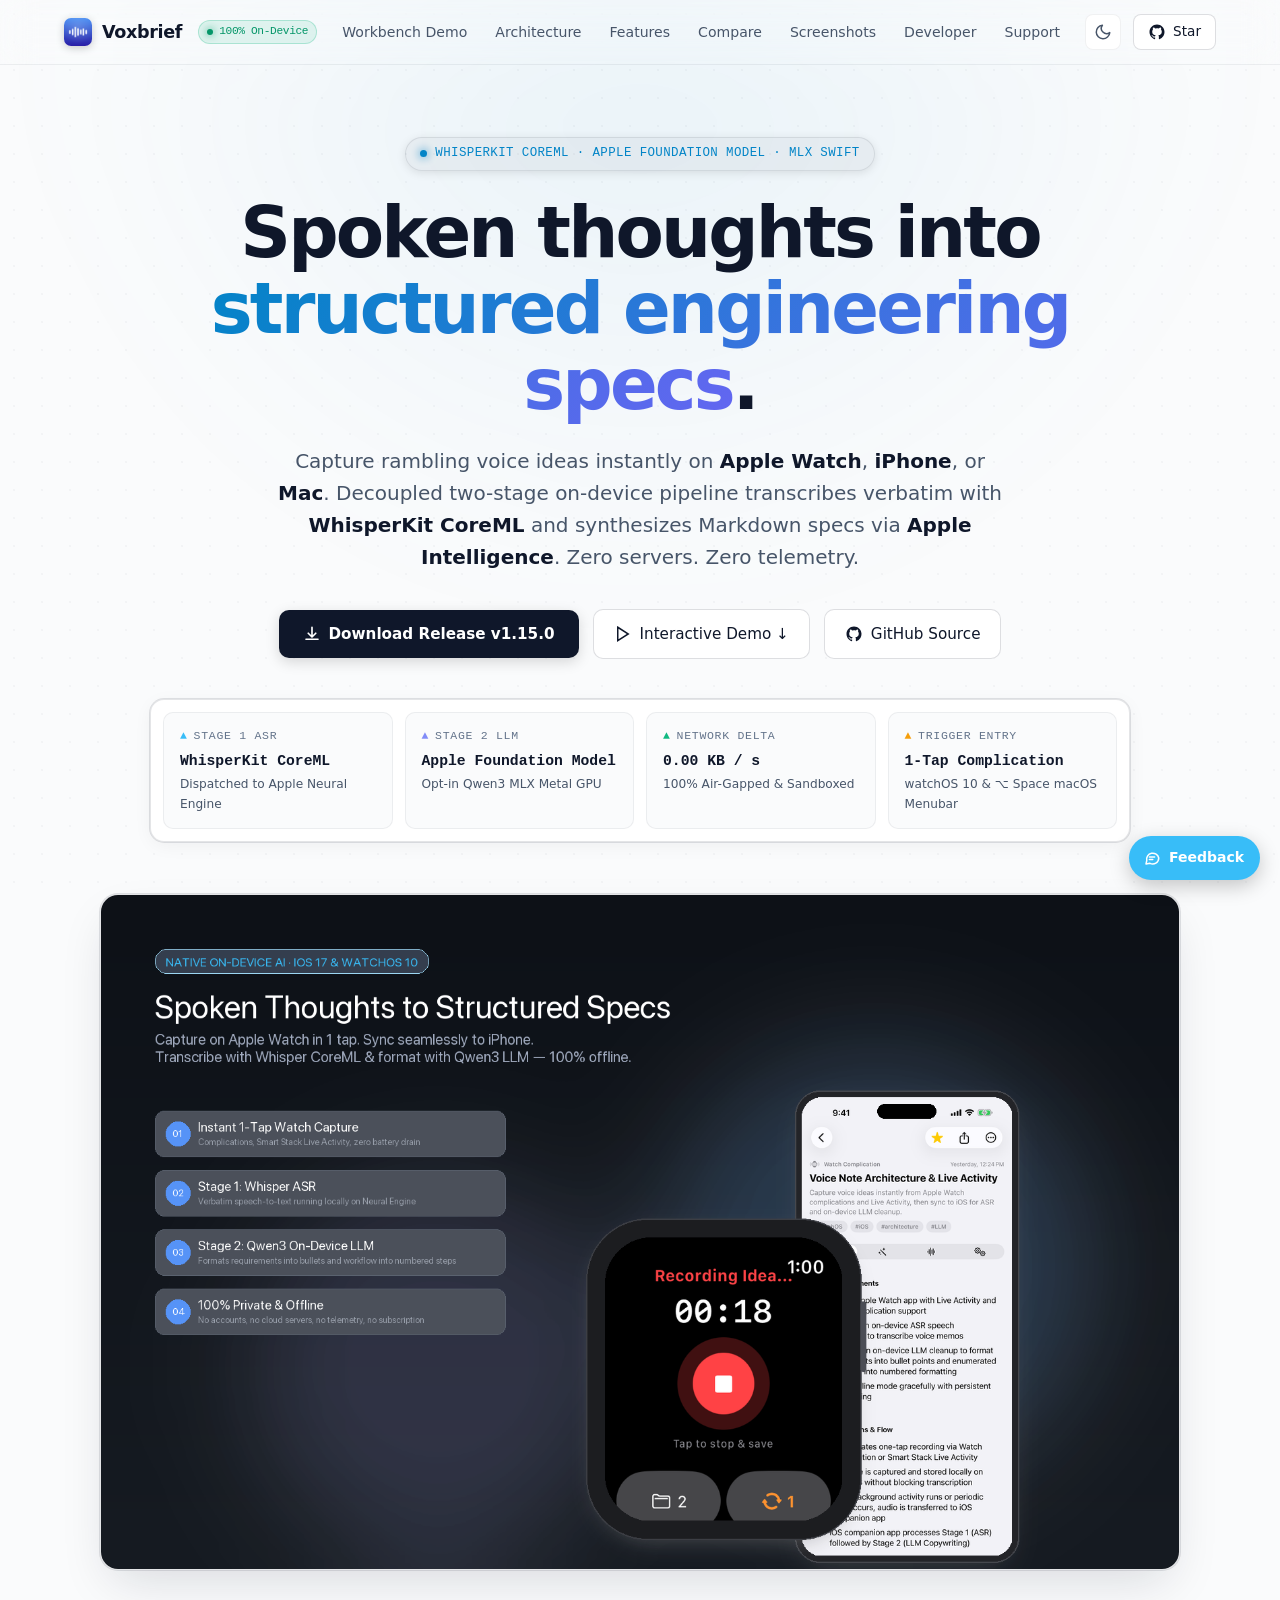
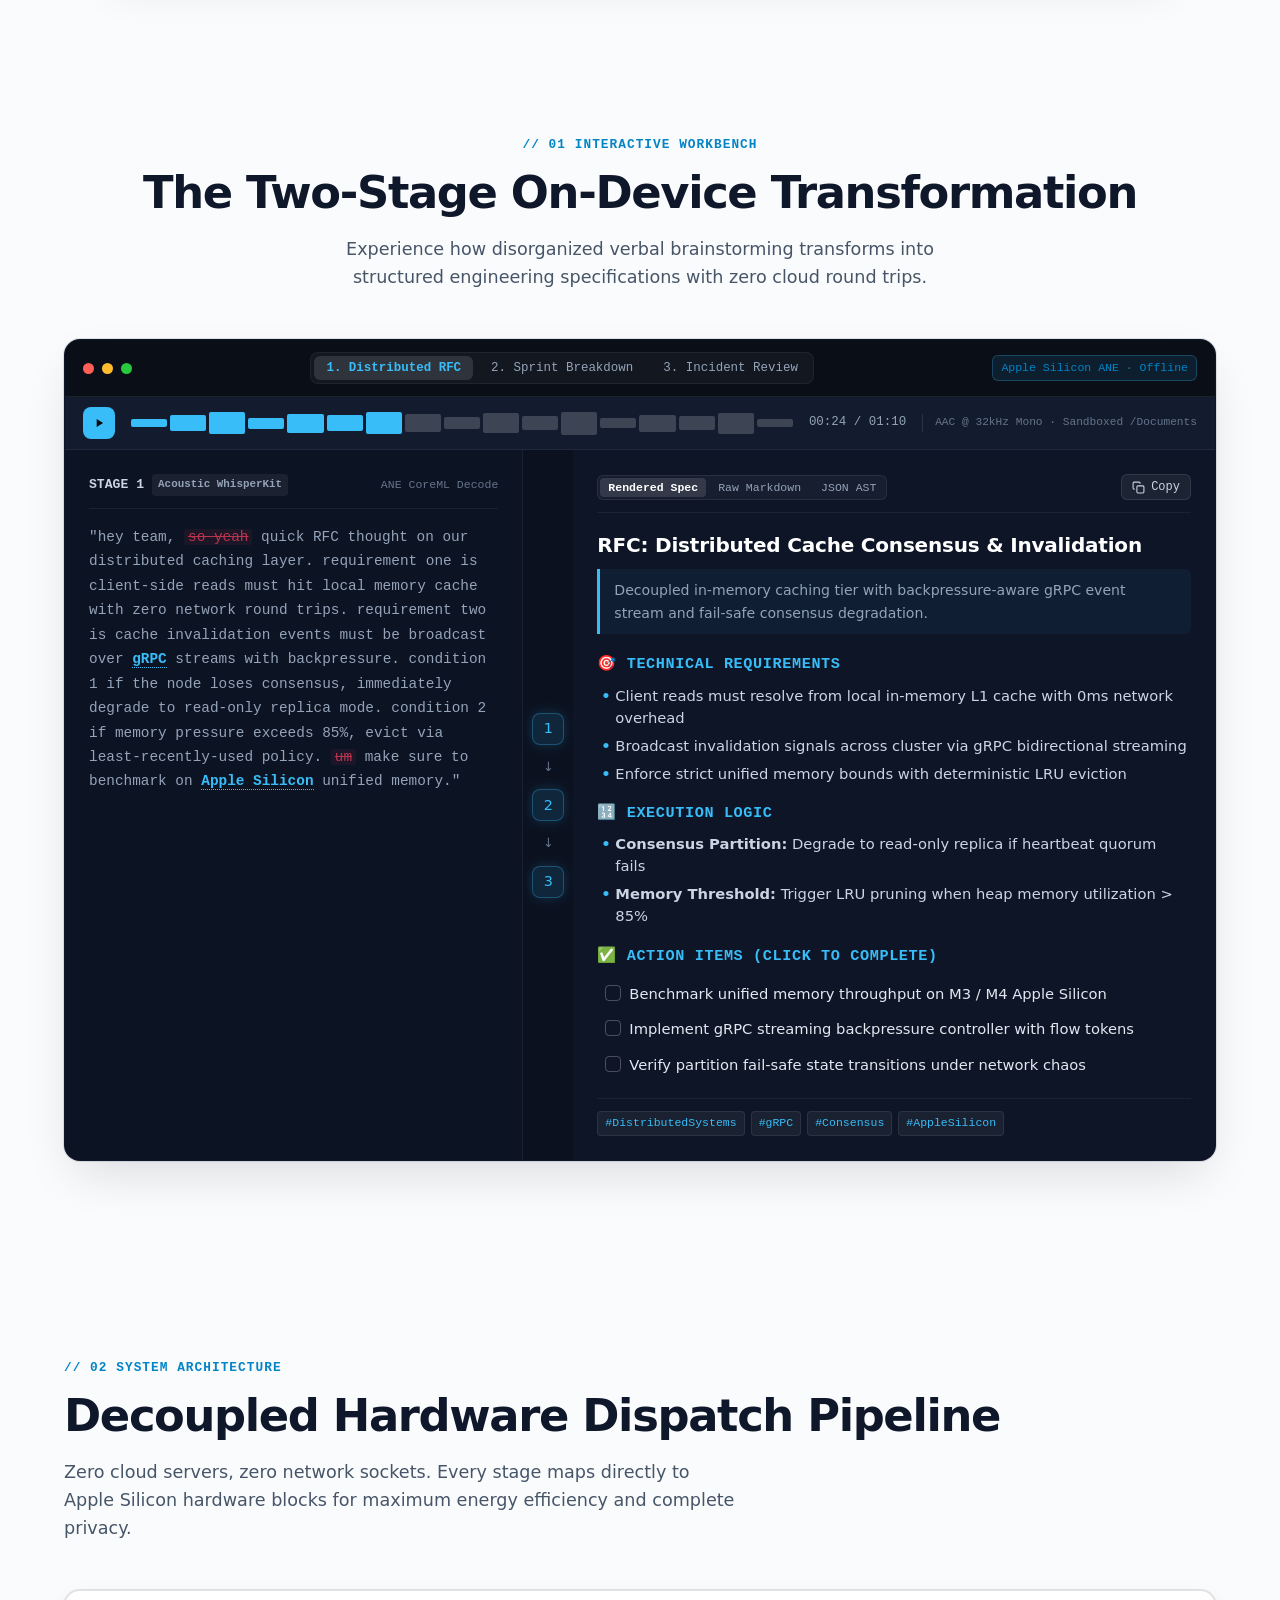
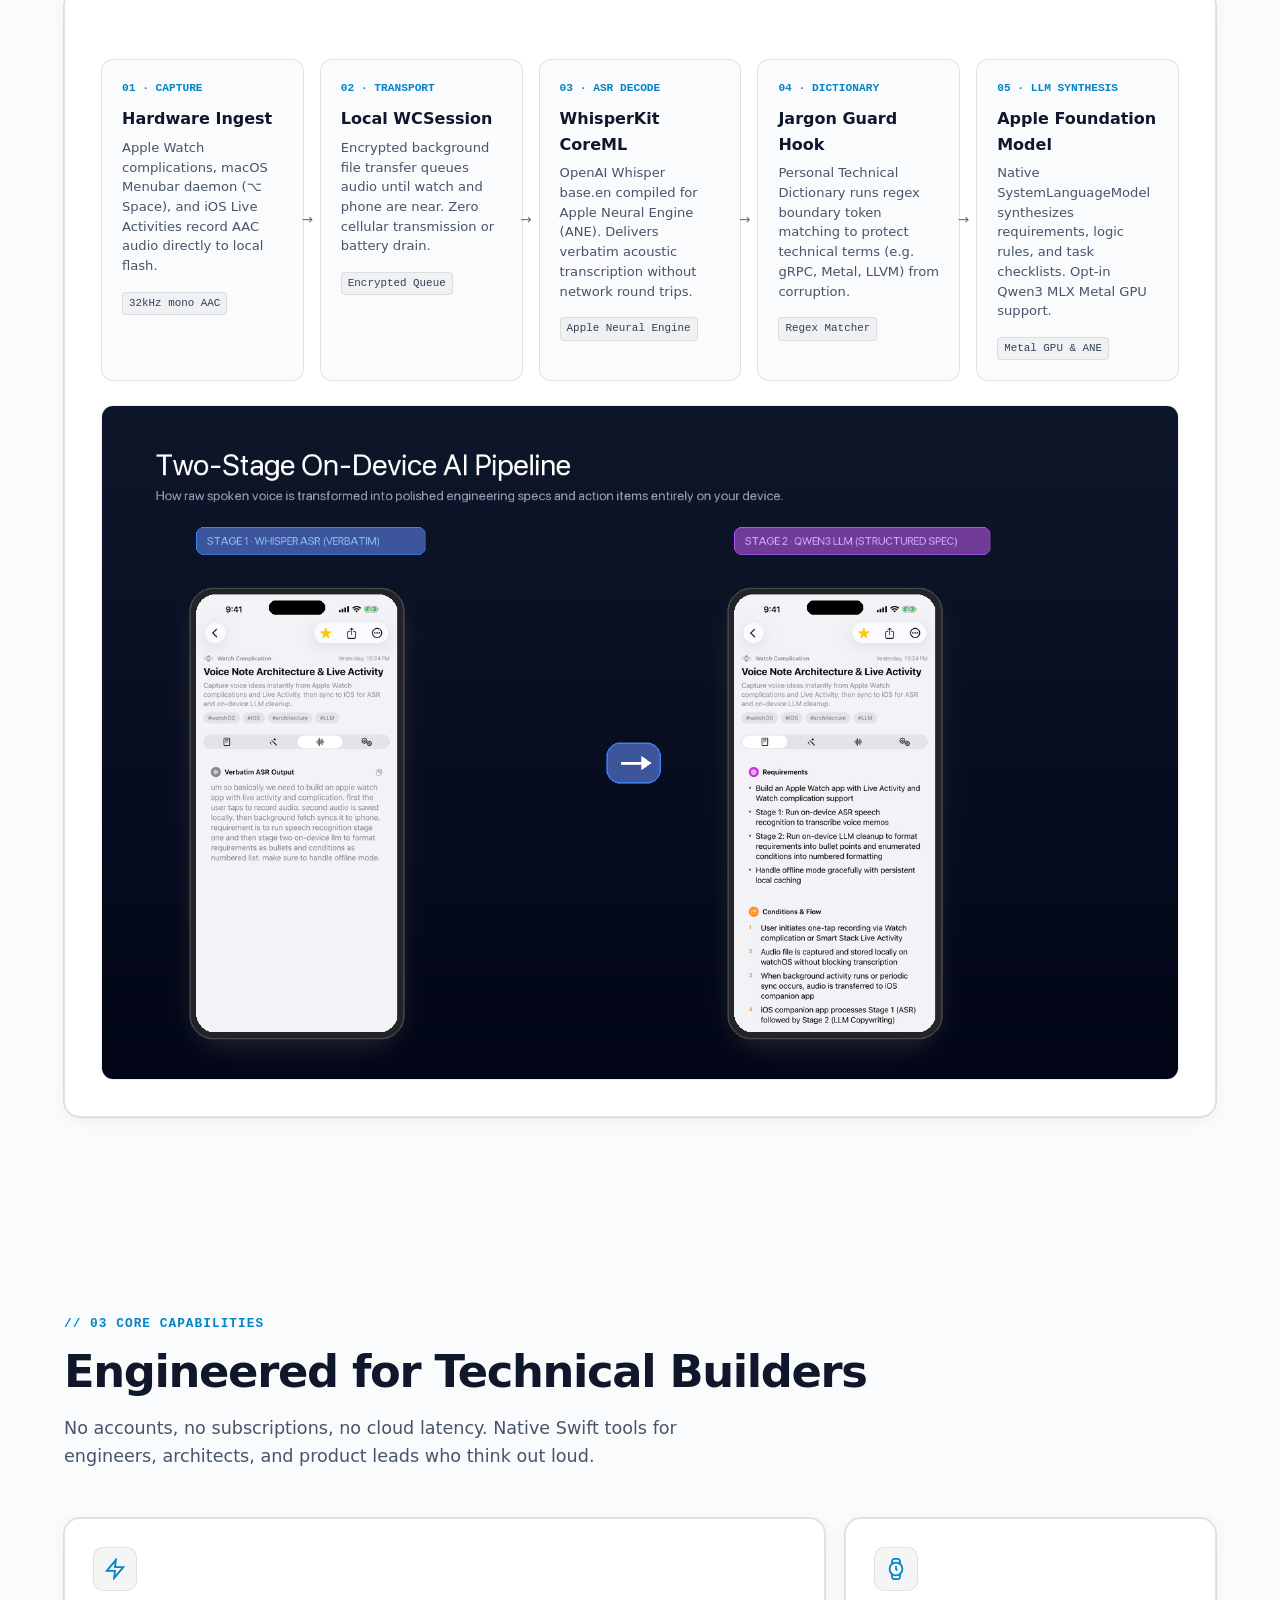
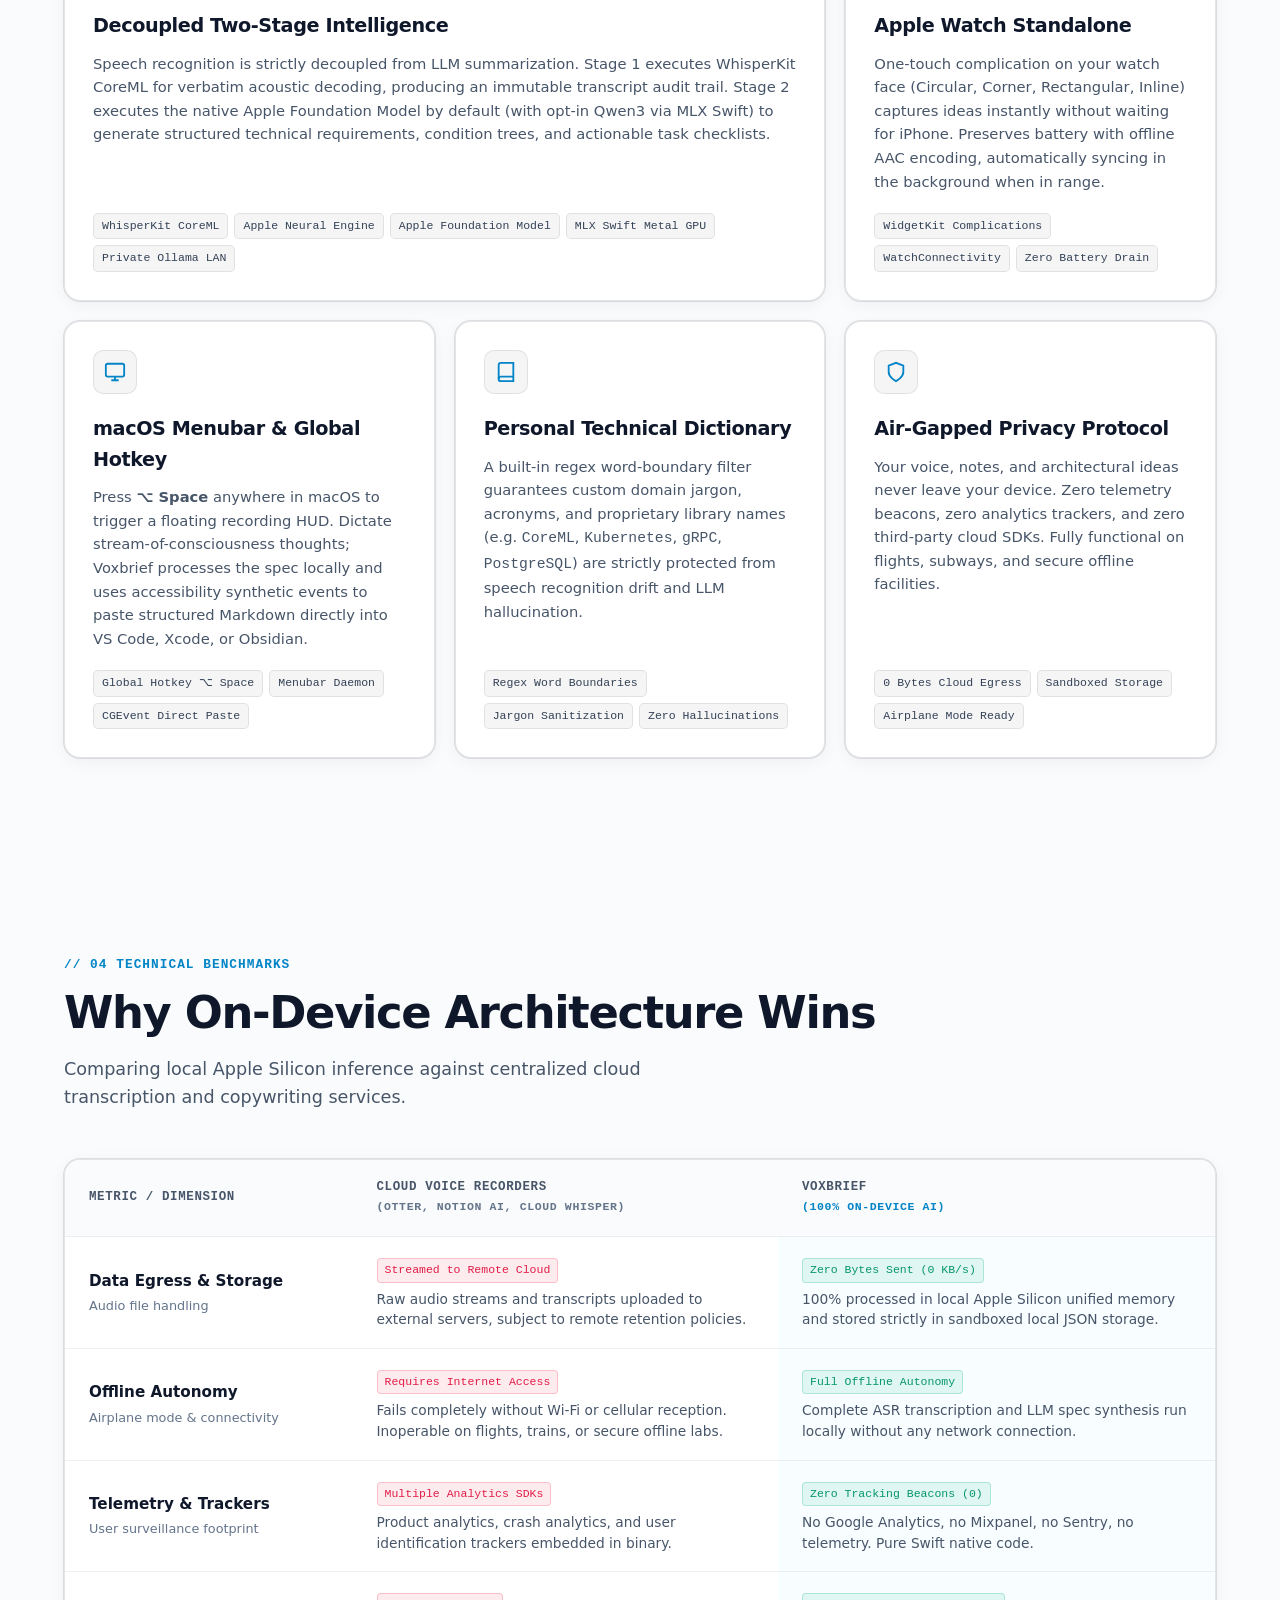
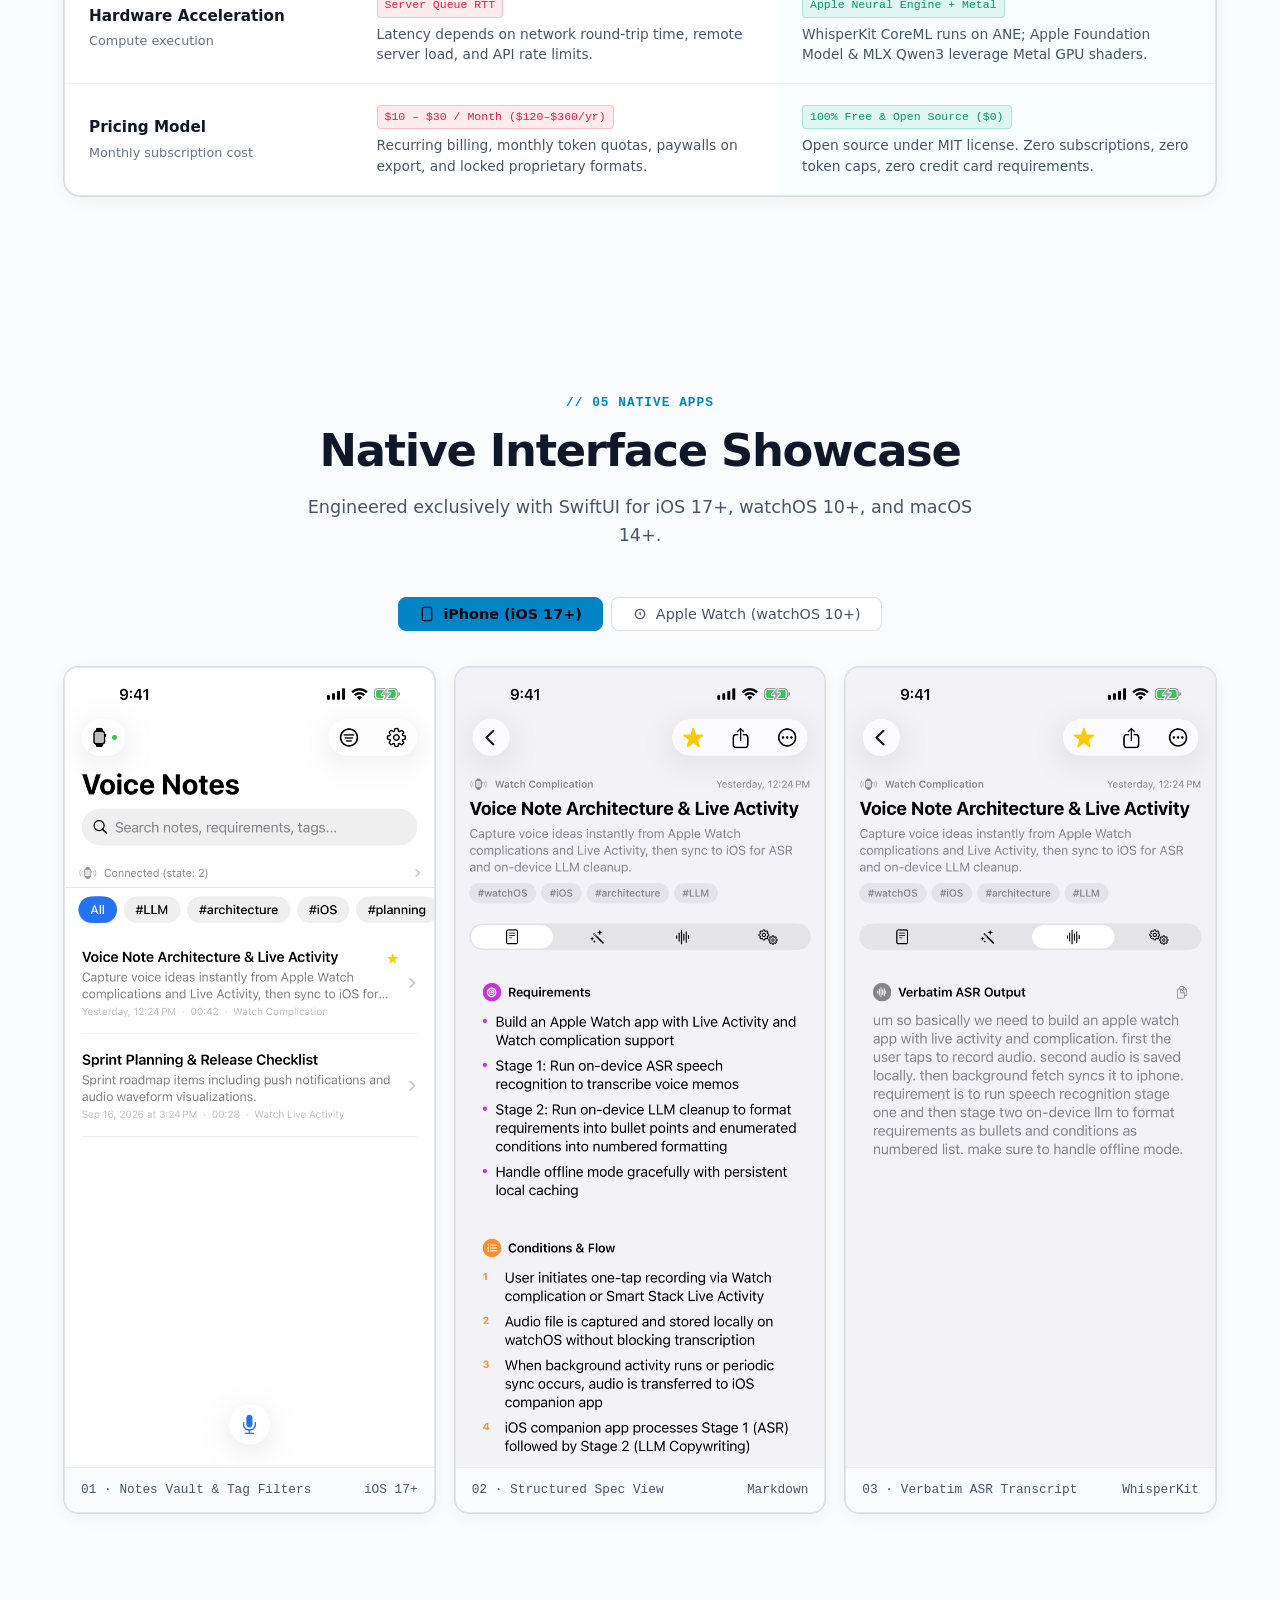
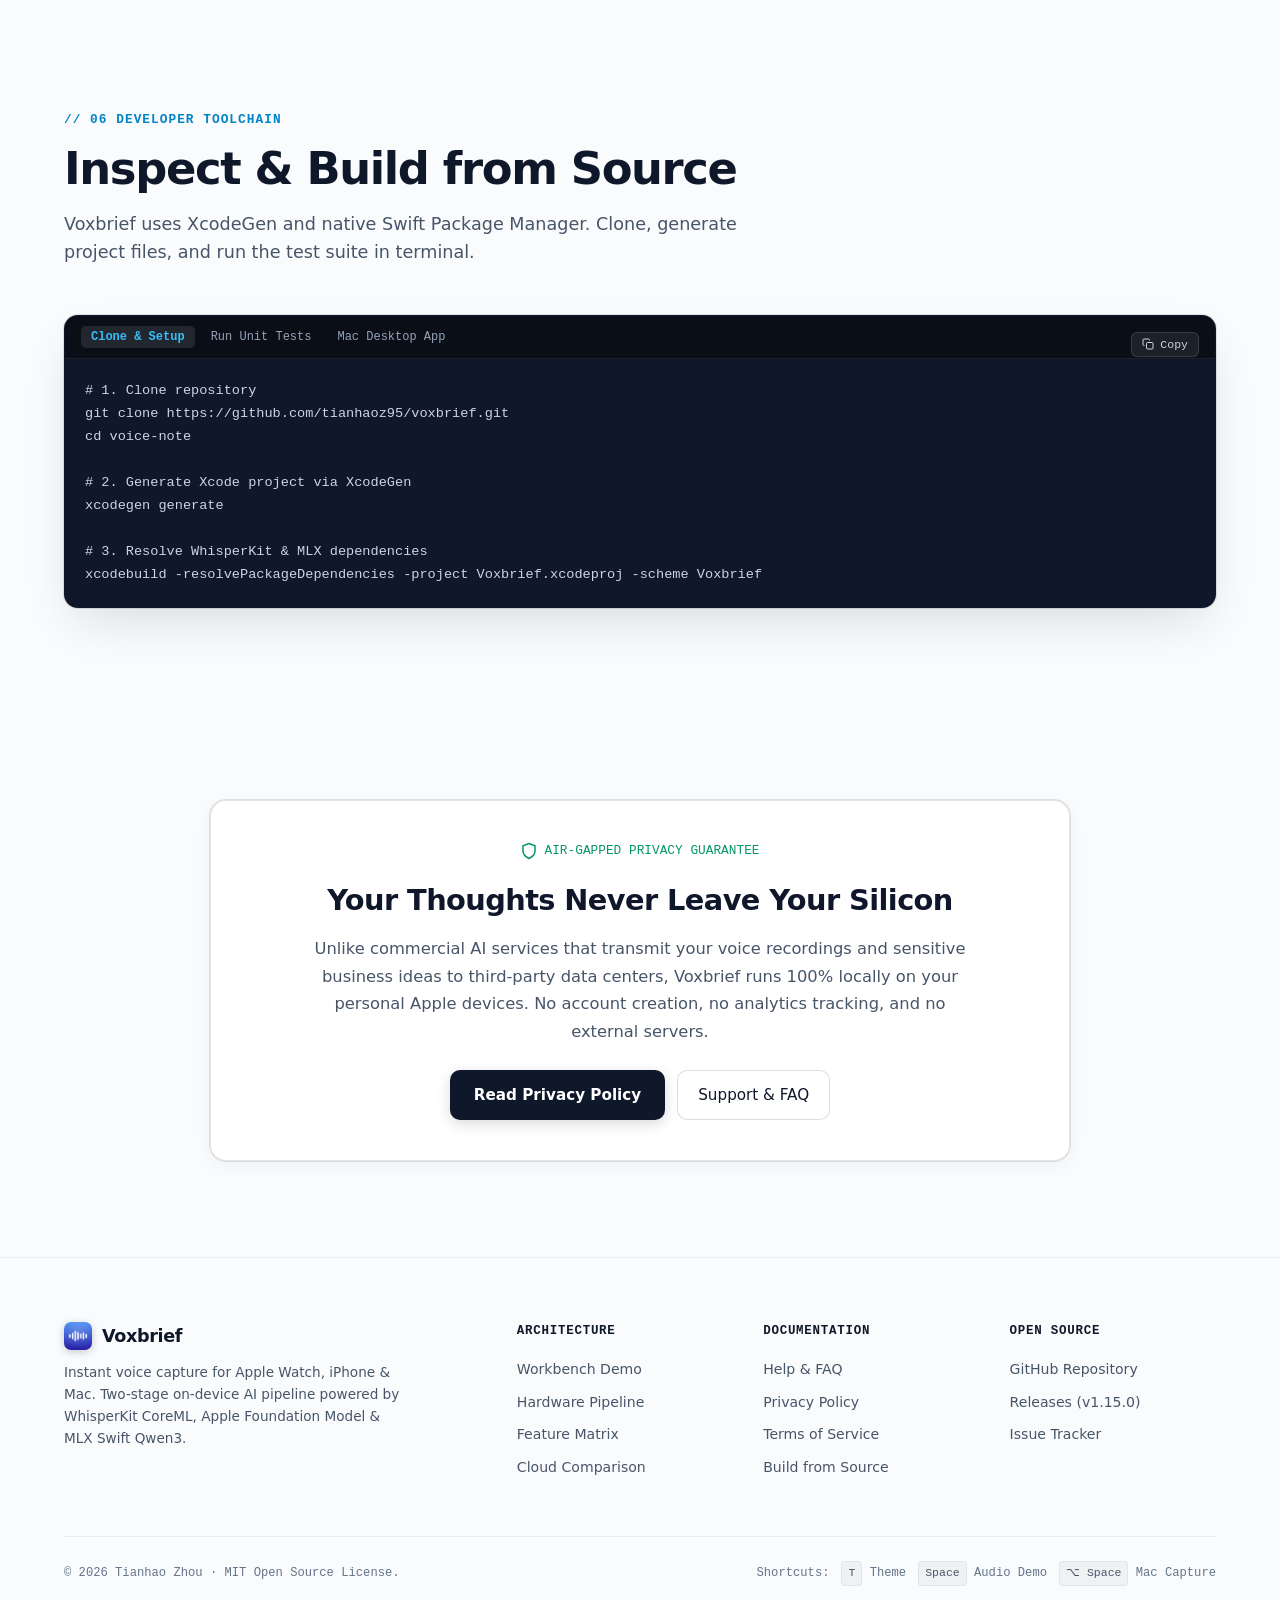
==== commit e0fcd8fe: "fix(web): bundle local FeedbackKit with fallback and robust initialization" ====
--- a/docs/index.html
+++ b/docs/index.html
@@ -32,6 +32,43 @@
       } catch (e) {}
     })();
   </script>
+  
+  <!-- FeedbackKit Web SDK (Local primary bundle with CDN fallback) -->
+  <script src="js/feedbackkit.iife.js"></script>
+  <script>
+    (function () {
+      function startFeedbackKit() {
+        if (window.FeedbackKit && !window.FeedbackKit.isConfigured) {
+          window.FeedbackKit.configure({
+            projectKey: "pk_ffa7308d843fd670a9bbd1d67ad0ebf54597",
+            endpoint: "https://gpucoladcyvijefdjudf.supabase.co/functions/v1/ingest-feedback",
+            appVersion: "1.15.0"
+          });
+          window.FeedbackKit.theme = { primaryColorHex: "#38bdf8" };
+          window.FeedbackKit.currentScreen = "Landing Page";
+          if (typeof window.FeedbackKit.enableFixVerification === "function") {
+            window.FeedbackKit.enableFixVerification();
+          }
+          if (typeof window.FeedbackKit.showFloatingTriggerButton === "function") {
+            window.FeedbackKit.showFloatingTriggerButton();
+          }
+        }
+      }
+
+      if (window.FeedbackKit) {
+        startFeedbackKit();
+      } else {
+        var cdnScript = document.createElement("script");
+        cdnScript.src = "https://cdn.jsdelivr.net/npm/feedbackkit-web/dist/feedbackkit.iife.js";
+        cdnScript.onload = startFeedbackKit;
+        document.head.appendChild(cdnScript);
+      }
+
+      if (document.readyState === "loading") {
+        document.addEventListener("DOMContentLoaded", startFeedbackKit);
+      }
+    })();
+  </script>
   <meta name="theme-color" content="#08090d" id="themeColorMeta">
 </head>
 <body>
--- a/docs/css/style.css
+++ b/docs/css/style.css
@@ -1728,7 +1728,7 @@
 
 .back-to-top {
   position: fixed;
-  bottom: 24px;
+  bottom: 76px;
   right: 24px;
   width: 40px;
   height: 40px;
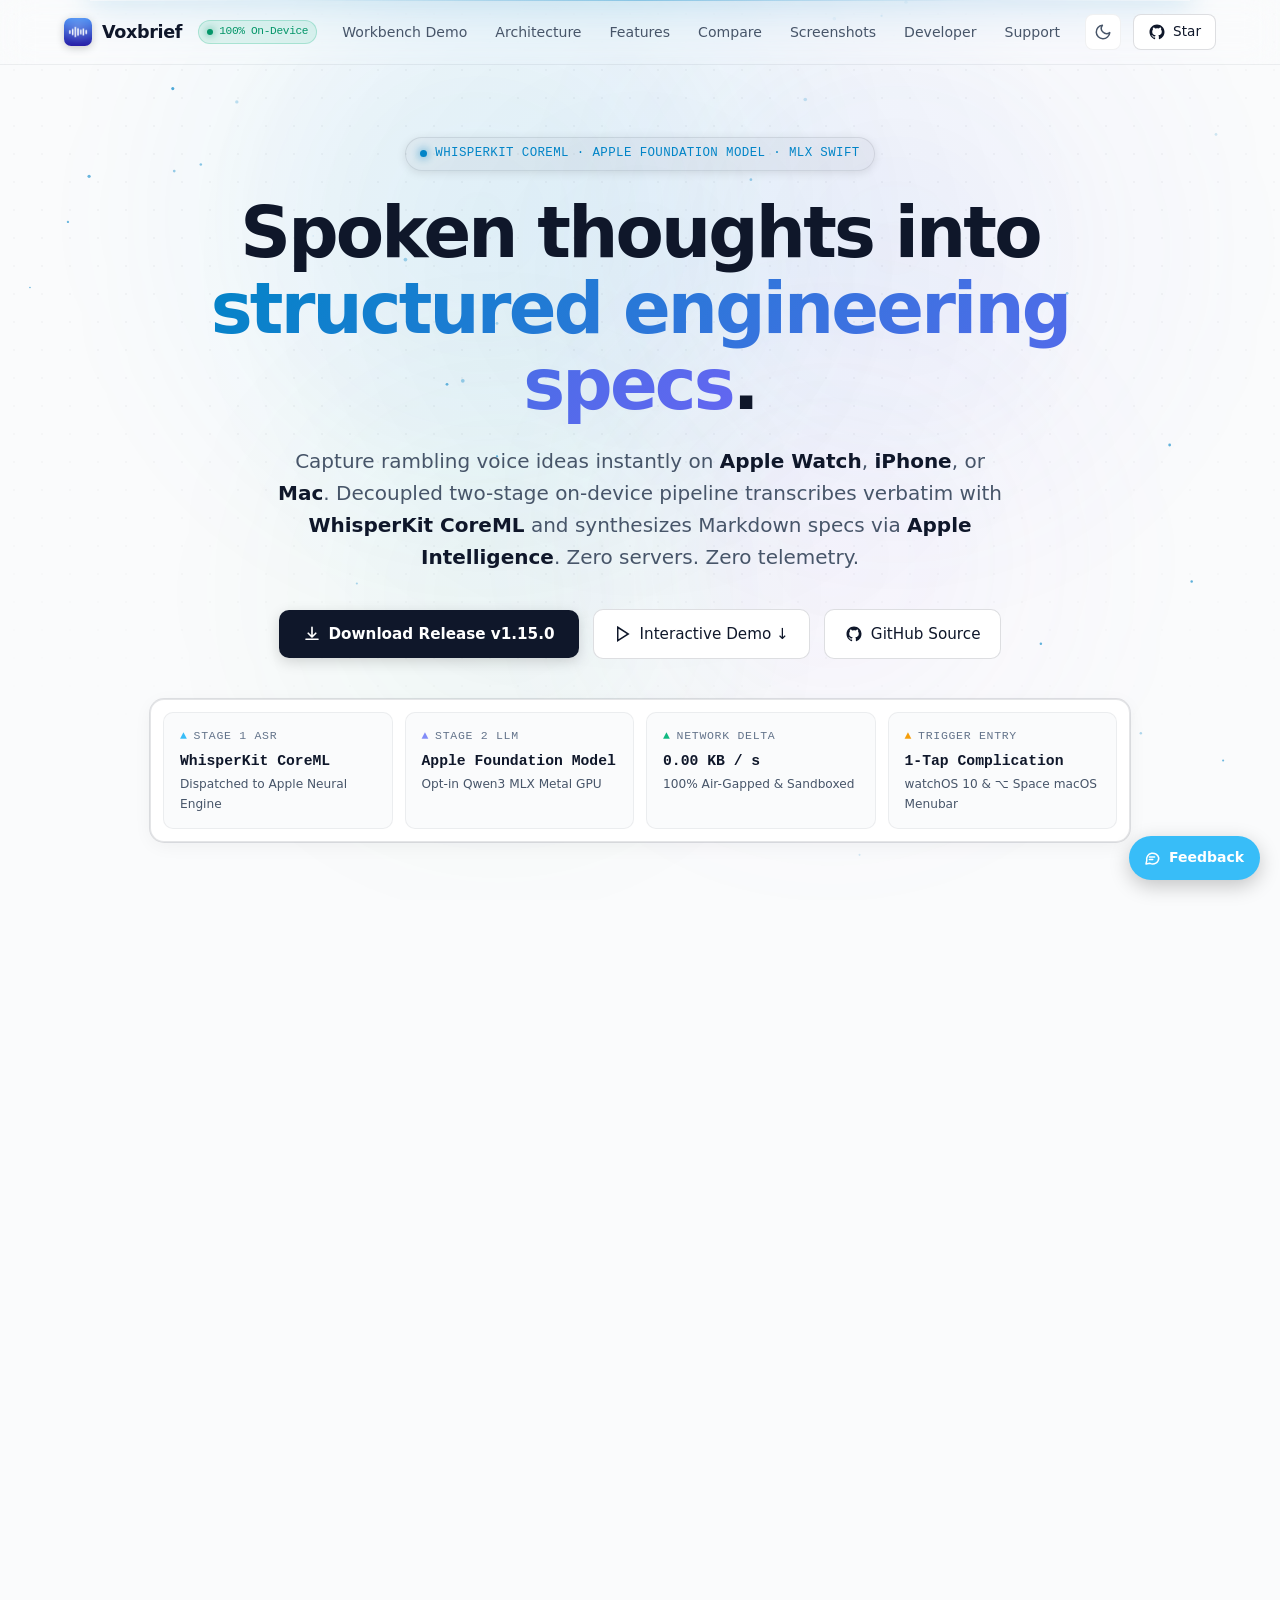
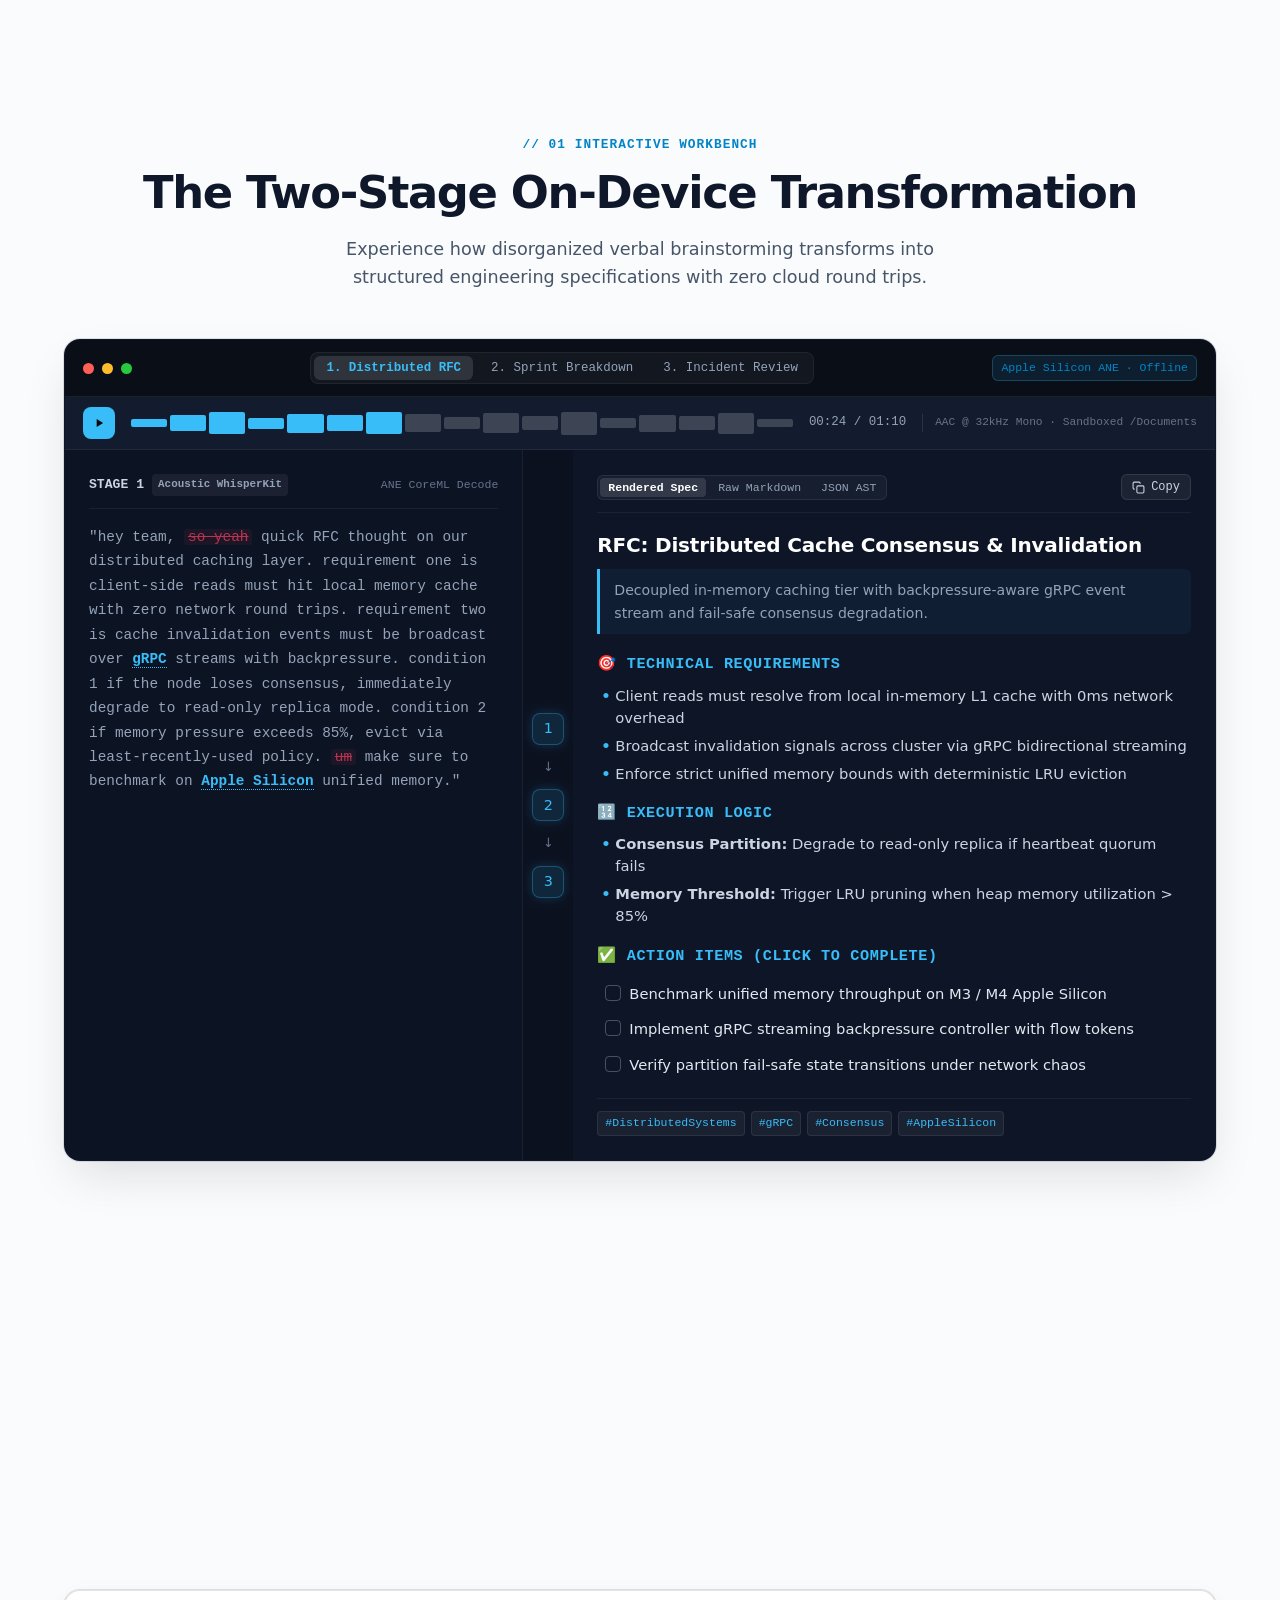
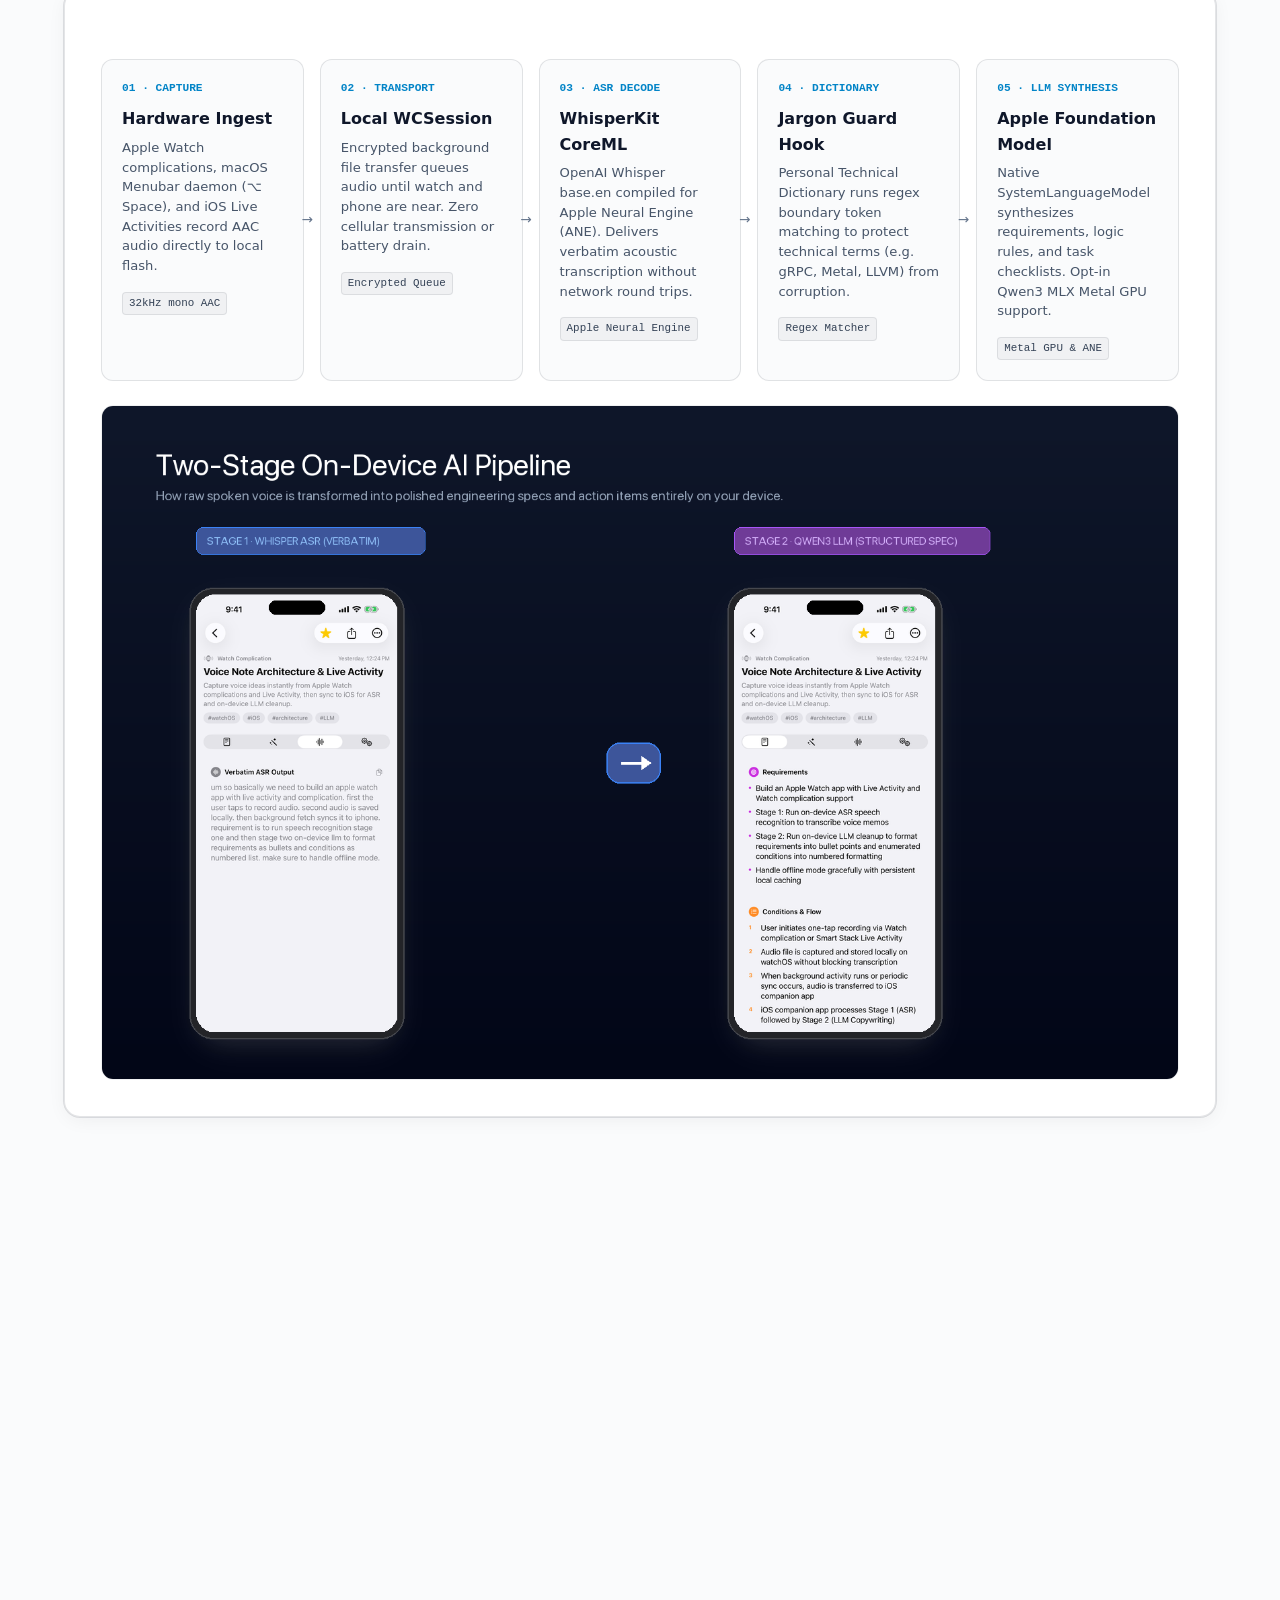
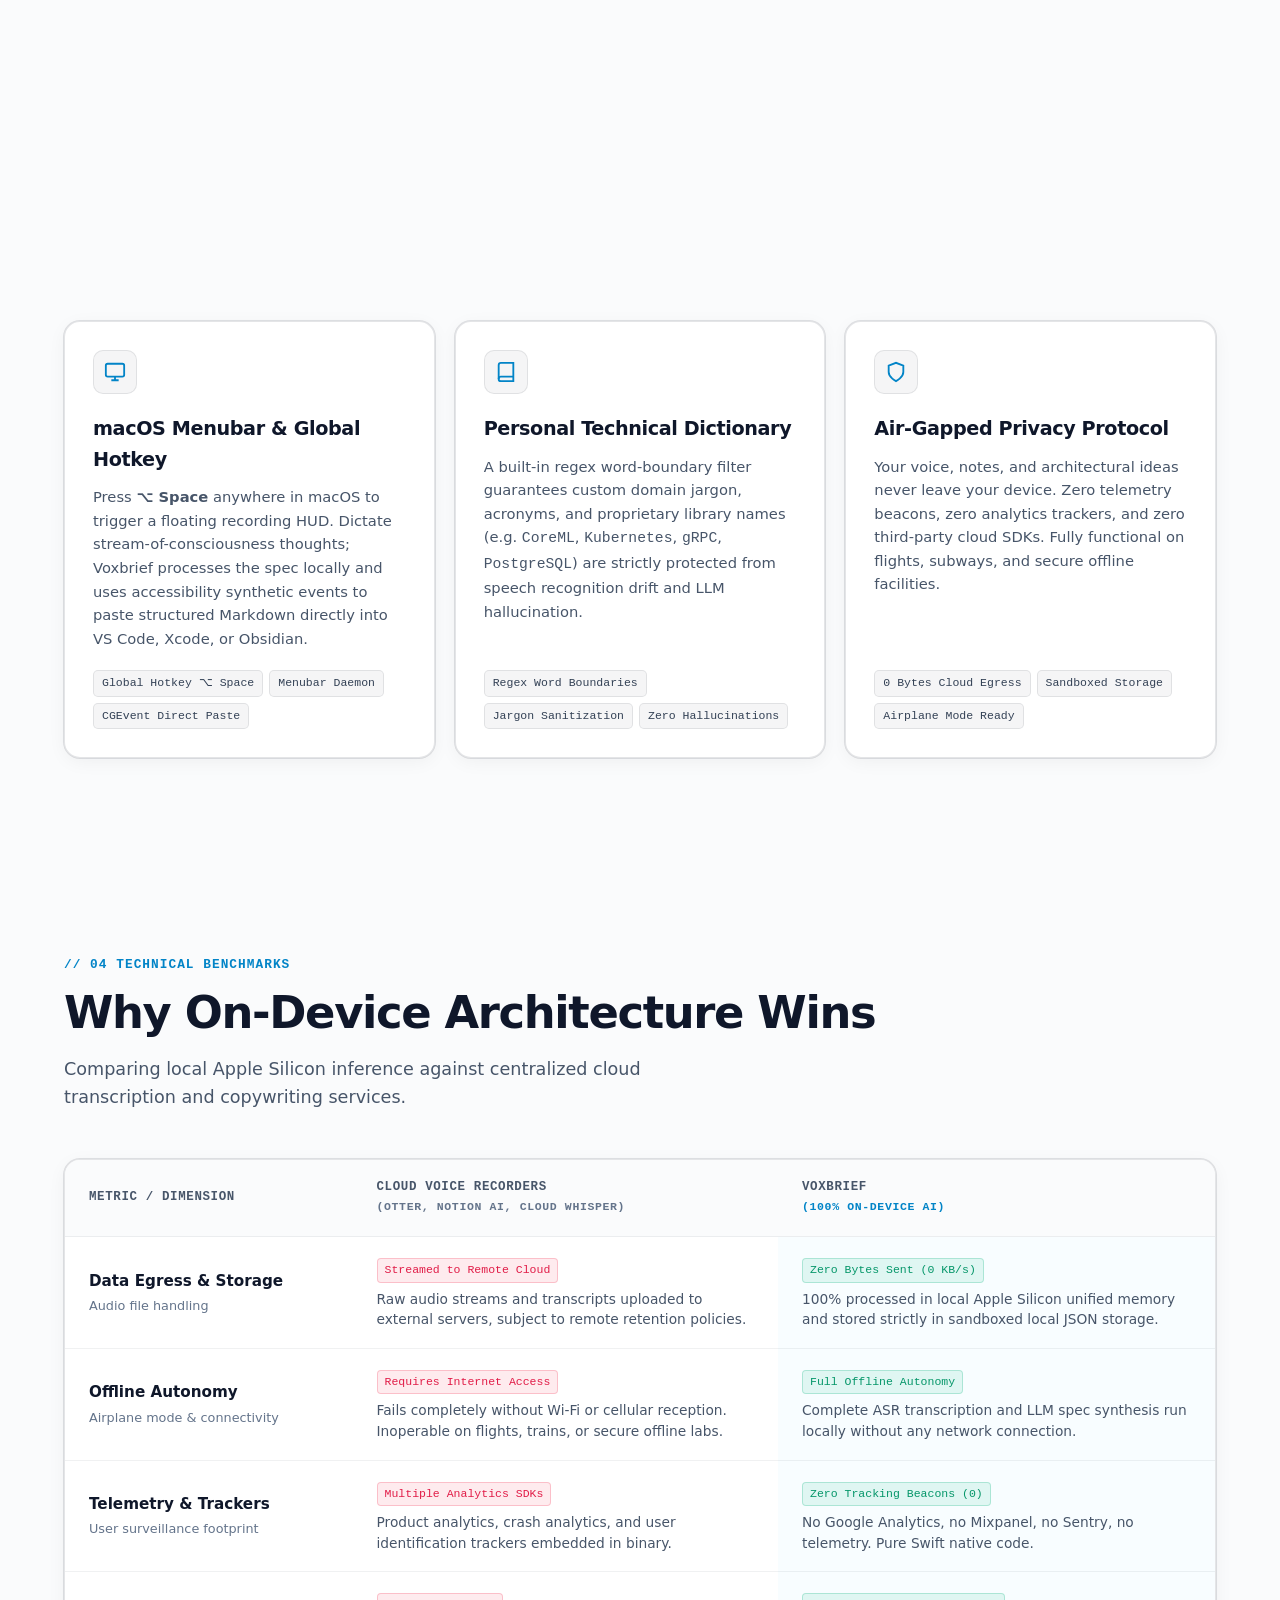
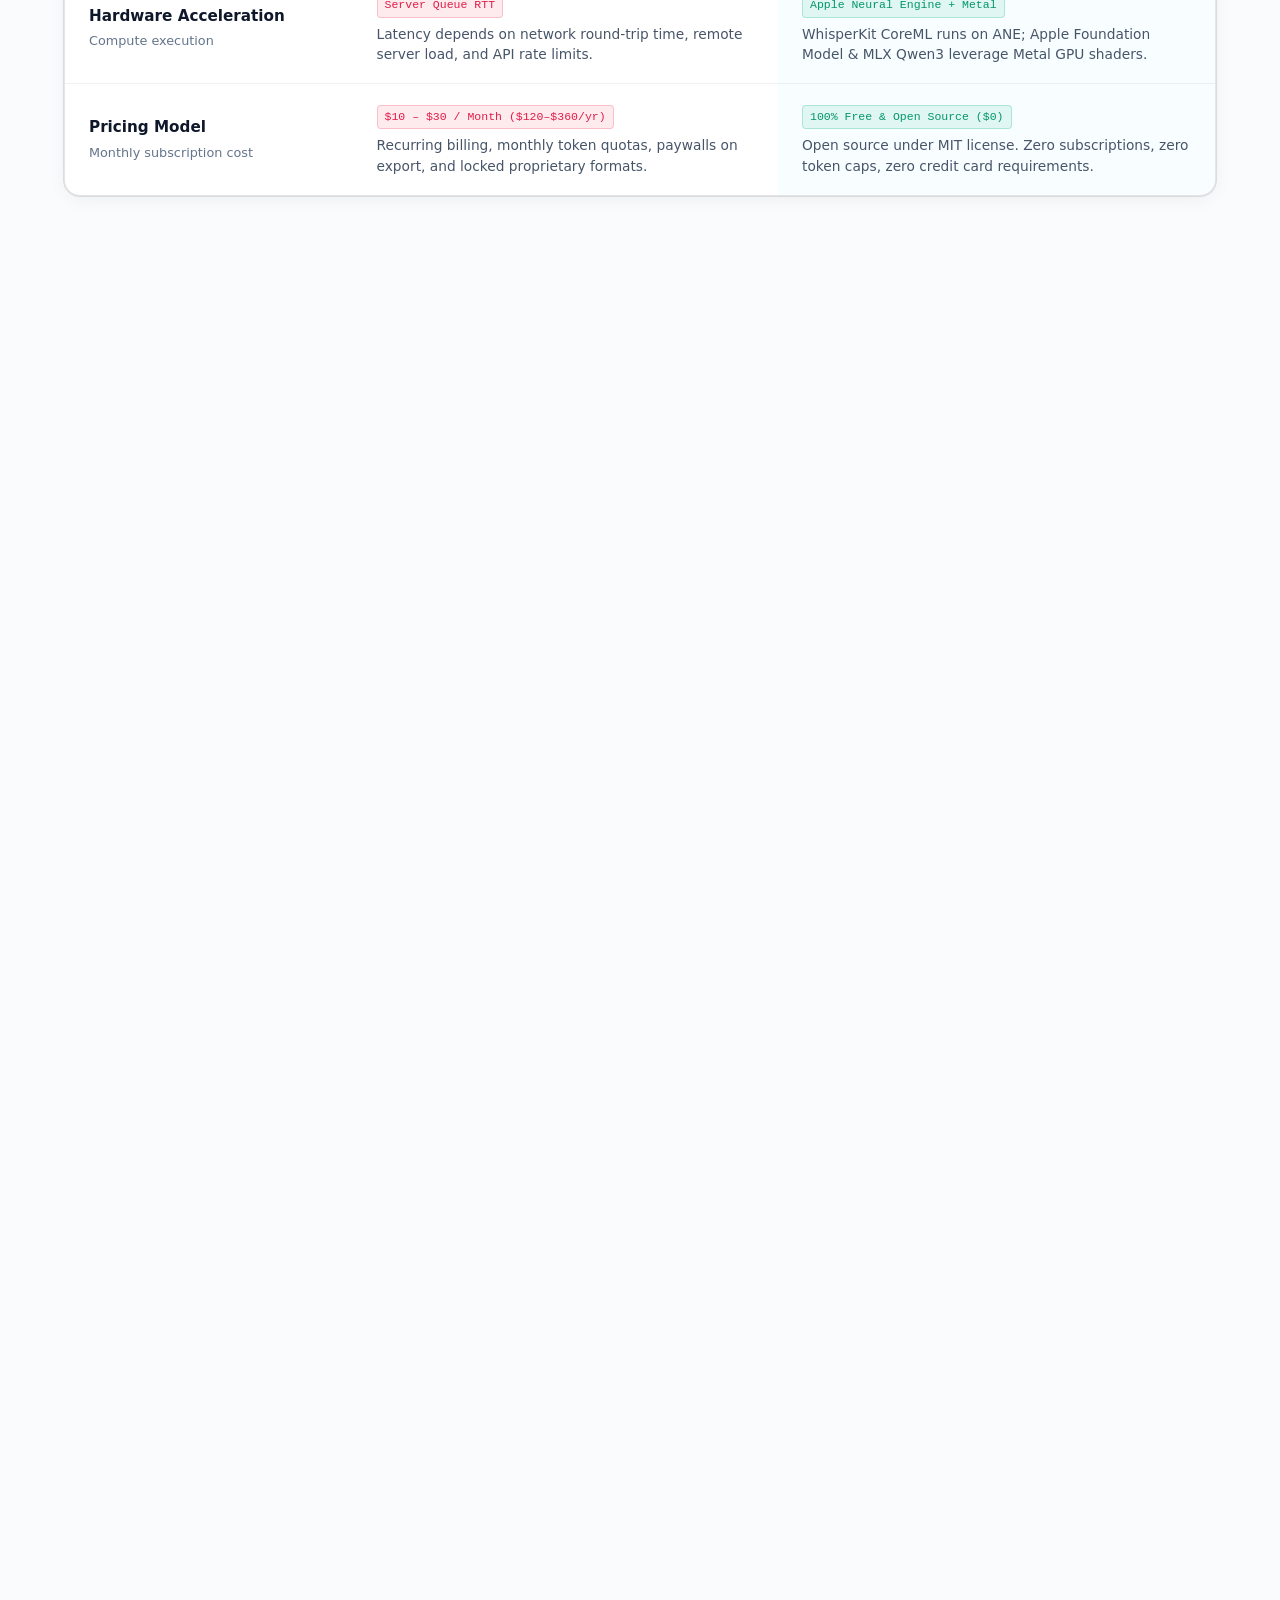
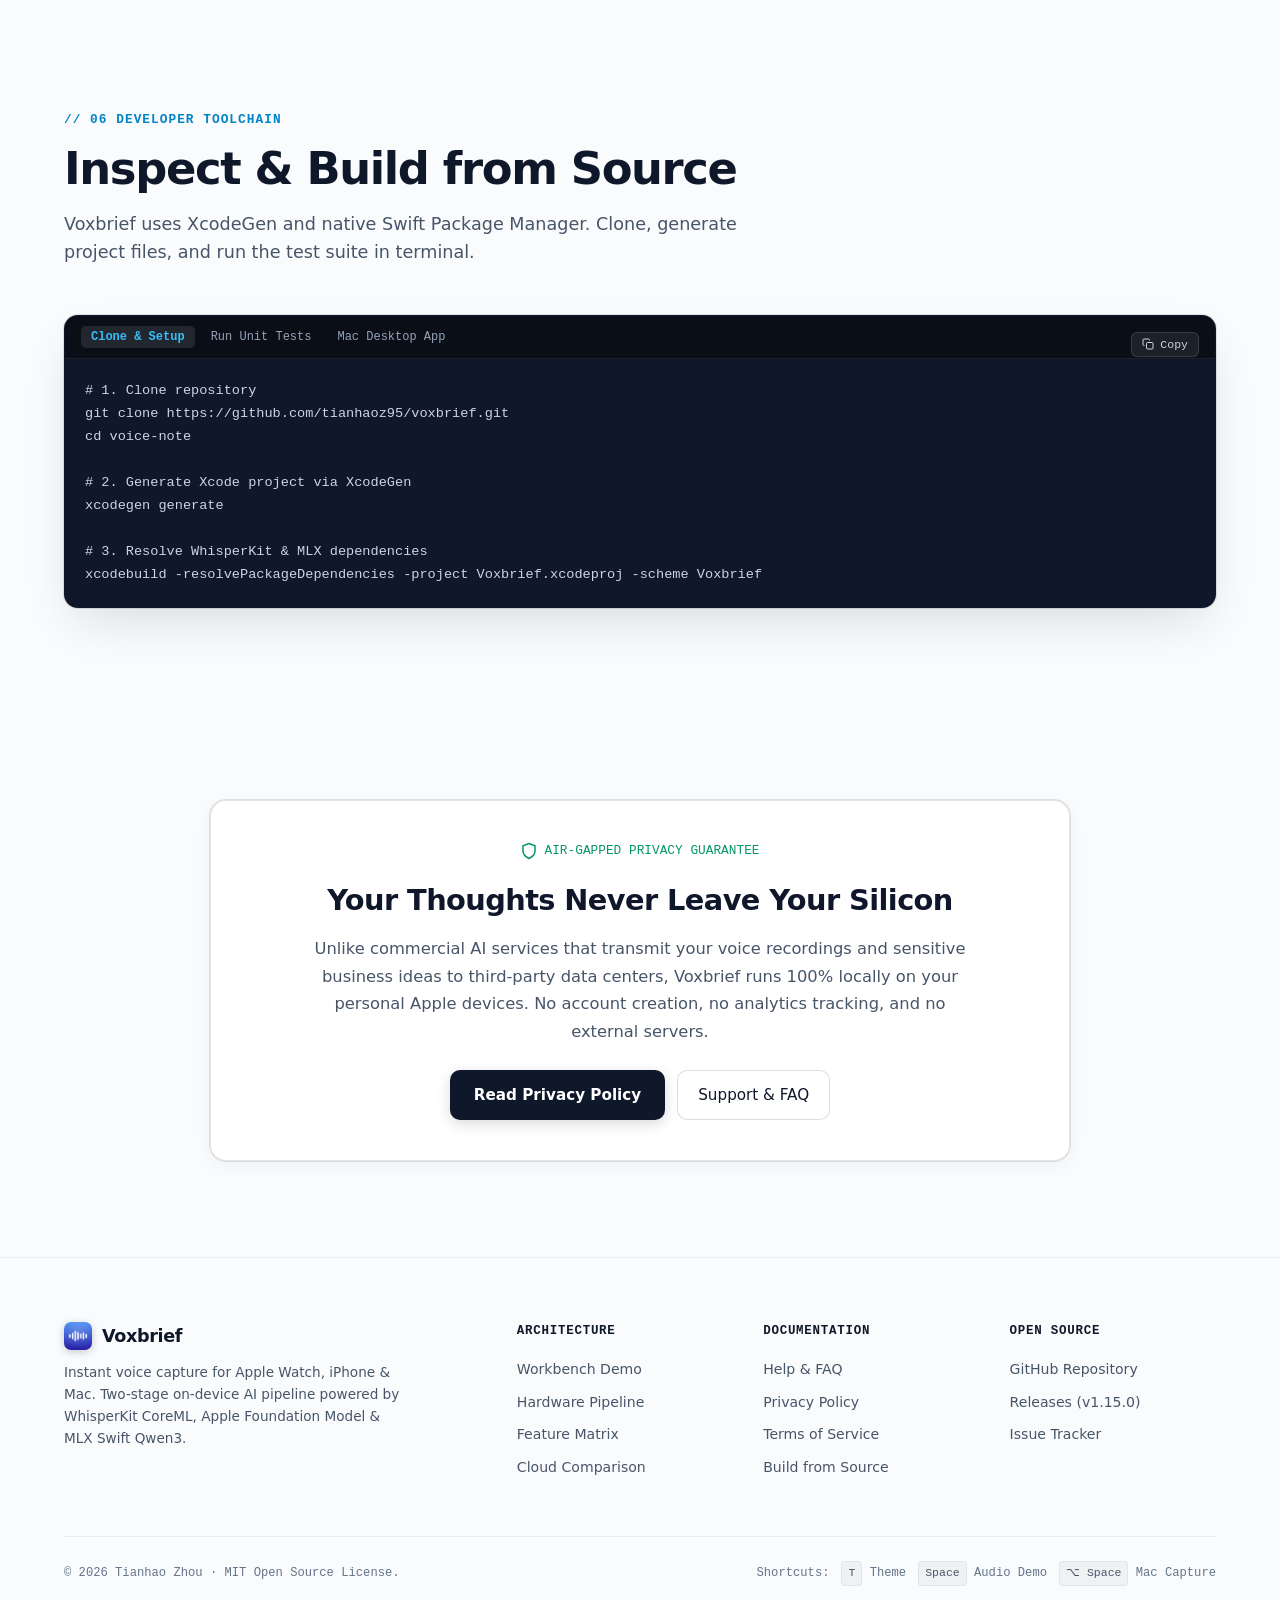
==== commit 487180aa: "feat(web): add atmospheric animated background with auroras and cursor spotlight" ====
--- a/docs/index.html
+++ b/docs/index.html
@@ -74,9 +74,17 @@
 <body>
   <a href="#main-content" class="skip-link">Skip to main content</a>
 
-  <!-- Ambient Grid & Glow -->
-  <div class="bg-glow" aria-hidden="true"></div>
-  <div class="bg-grid" aria-hidden="true"></div>
+  <!-- Atmospheric Animated Background -->
+  <div class="ambient-background" aria-hidden="true">
+    <div class="aurora-orb aurora-orb-1"></div>
+    <div class="aurora-orb aurora-orb-2"></div>
+    <div class="aurora-orb aurora-orb-3"></div>
+    <div class="aurora-orb aurora-orb-4"></div>
+    <div class="interactive-spotlight" id="cursorSpotlight"></div>
+    <canvas class="bg-particles" id="ambientParticles"></canvas>
+    <div class="beam-glow"></div>
+    <div class="bg-grid"></div>
+  </div>
 
   <!-- Header Navigation -->
   <header class="header">
--- a/docs/css/style.css
+++ b/docs/css/style.css
@@ -55,6 +55,15 @@
   
   --grid-dot-color: rgba(255, 255, 255, 0.05);
   
+  /* Atmospheric Aurora & Ambient Lighting Tokens */
+  --aurora-1: rgba(56, 189, 248, 0.22);
+  --aurora-2: rgba(129, 140, 248, 0.18);
+  --aurora-3: rgba(16, 185, 129, 0.14);
+  --aurora-4: rgba(216, 180, 254, 0.16);
+  --spotlight-glow: rgba(56, 189, 248, 0.08);
+  --beam-color: rgba(56, 189, 248, 0.25);
+  --particle-color: rgba(255, 255, 255, 0.45);
+  
   --font-sans: -apple-system, BlinkMacSystemFont, "SF Pro Display", "SF Pro Text", "Inter", system-ui, sans-serif;
   --font-mono: ui-monospace, "SF Mono", "JetBrains Mono", Menlo, Monaco, Consolas, monospace;
 }
@@ -107,6 +116,15 @@
   --terminal-shadow: 0 20px 50px -12px rgba(15, 23, 42, 0.15), 0 0 0 1px var(--border-default);
   
   --grid-dot-color: rgba(15, 23, 42, 0.04);
+  
+  /* Atmospheric Aurora & Ambient Lighting Tokens (Light Theme) */
+  --aurora-1: rgba(2, 132, 199, 0.14);
+  --aurora-2: rgba(99, 102, 241, 0.12);
+  --aurora-3: rgba(5, 150, 105, 0.10);
+  --aurora-4: rgba(192, 132, 252, 0.11);
+  --spotlight-glow: rgba(2, 132, 199, 0.05);
+  --beam-color: rgba(2, 132, 199, 0.18);
+  --particle-color: rgba(15, 23, 42, 0.22);
 }
 
 /* --------------------------------------------------------------------------
@@ -135,18 +153,174 @@
   transition: background-color 0.25s ease, color 0.25s ease;
 }
 
-/* Technical Grid & Ambient Lighting */
+/* --------------------------------------------------------------------------
+   02A. ATMOSPHERIC ANIMATED BACKGROUND (Premium Luminous Auroras & Grid)
+   -------------------------------------------------------------------------- */
+.ambient-background {
+  position: fixed;
+  inset: 0;
+  pointer-events: none;
+  z-index: 0;
+  overflow: hidden;
+  background: var(--bg-canvas);
+}
+
+/* Luminous Floating Aurora Orbs (Hardware-accelerated fluid motion) */
+.aurora-orb {
+  position: absolute;
+  border-radius: 50%;
+  pointer-events: none;
+  will-change: transform, opacity;
+  filter: blur(110px);
+  -webkit-filter: blur(110px);
+  opacity: 0.85;
+  transition: opacity 0.5s ease;
+}
+
+/* Orb 1: Electric Cyan (Hero Primary Aura) */
+.aurora-orb-1 {
+  width: clamp(500px, 55vw, 850px);
+  height: clamp(500px, 55vw, 850px);
+  top: -15%;
+  left: 10%;
+  background: radial-gradient(circle, var(--aurora-1) 0%, rgba(56, 189, 248, 0.04) 52%, transparent 72%);
+  animation: aurora-float-1 22s cubic-bezier(0.4, 0, 0.2, 1) infinite alternate;
+}
+
+/* Orb 2: Neon Indigo / Violet (Right Horizon Aura) */
+.aurora-orb-2 {
+  width: clamp(450px, 50vw, 800px);
+  height: clamp(450px, 50vw, 800px);
+  top: -8%;
+  right: 5%;
+  background: radial-gradient(circle, var(--aurora-2) 0%, rgba(129, 140, 248, 0.04) 50%, transparent 70%);
+  animation: aurora-float-2 26s cubic-bezier(0.4, 0, 0.2, 1) infinite alternate;
+}
+
+/* Orb 3: Luminous Emerald / Teal (Geek Core Pulse) */
+.aurora-orb-3 {
+  width: clamp(380px, 42vw, 680px);
+  height: clamp(380px, 42vw, 680px);
+  top: 36%;
+  left: 18%;
+  background: radial-gradient(circle, var(--aurora-3) 0%, rgba(16, 185, 129, 0.03) 50%, transparent 72%);
+  animation: aurora-float-3 28s cubic-bezier(0.4, 0, 0.2, 1) infinite alternate;
+}
+
+/* Orb 4: Soft Quartz / Violet Glow (Deep Ambience) */
+.aurora-orb-4 {
+  width: clamp(420px, 46vw, 720px);
+  height: clamp(420px, 46vw, 720px);
+  bottom: 5%;
+  right: 12%;
+  background: radial-gradient(circle, var(--aurora-4) 0%, rgba(216, 180, 254, 0.03) 50%, transparent 70%);
+  animation: aurora-float-4 24s cubic-bezier(0.4, 0, 0.2, 1) infinite alternate;
+}
+
+/* Keyframe Choreography for Organic Celestial Drift */
+@keyframes aurora-float-1 {
+  0% {
+    transform: translate3d(0, 0, 0) scale(1) rotate(0deg);
+  }
+  50% {
+    transform: translate3d(90px, 100px, 0) scale(1.14) rotate(12deg);
+  }
+  100% {
+    transform: translate3d(-70px, 60px, 0) scale(0.92) rotate(-8deg);
+  }
+}
+
+@keyframes aurora-float-2 {
+  0% {
+    transform: translate3d(0, 0, 0) scale(1) rotate(0deg);
+  }
+  50% {
+    transform: translate3d(-100px, 120px, 0) scale(1.18) rotate(-16deg);
+  }
+  100% {
+    transform: translate3d(60px, 80px, 0) scale(0.95) rotate(10deg);
+  }
+}
+
+@keyframes aurora-float-3 {
+  0% {
+    transform: translate3d(0, 0, 0) scale(0.96);
+  }
+  50% {
+    transform: translate3d(80px, -80px, 0) scale(1.18);
+  }
+  100% {
+    transform: translate3d(-60px, 45px, 0) scale(1);
+  }
+}
+
+@keyframes aurora-float-4 {
+  0% {
+    transform: translate3d(0, 0, 0) scale(1.05);
+  }
+  50% {
+    transform: translate3d(-90px, -70px, 0) scale(0.92);
+  }
+  100% {
+    transform: translate3d(70px, 60px, 0) scale(1.16);
+  }
+}
+
+/* Interactive Cursor Spotlight */
+.interactive-spotlight {
+  position: absolute;
+  inset: 0;
+  pointer-events: none;
+  background: radial-gradient(650px circle at var(--mouse-x, 50vw) var(--mouse-y, 30vh), var(--spotlight-glow), transparent 70%);
+  opacity: 0.95;
+  transition: opacity 0.3s ease;
+  will-change: background;
+}
+
+/* Optical Horizon Beam (Apple Silicon Top Edge) */
+.beam-glow {
+  position: absolute;
+  top: 0;
+  left: 50%;
+  transform: translateX(-50%);
+  width: 90%;
+  max-width: 1100px;
+  height: 1px;
+  background: linear-gradient(90deg, transparent 0%, var(--beam-color) 20%, var(--accent-cyan) 50%, var(--beam-color) 80%, transparent 100%);
+  opacity: 0.75;
+  box-shadow: 0 0 24px 2px var(--accent-cyan);
+  animation: beam-breathe 8s ease-in-out infinite alternate;
+}
+
+@keyframes beam-breathe {
+  0% { opacity: 0.4; transform: translateX(-50%) scaleX(0.85); }
+  100% { opacity: 0.85; transform: translateX(-50%) scaleX(1.08); }
+}
+
+/* Technical Masked Dot Grid with Soft Horizon Fade */
 .bg-grid {
   position: fixed;
   inset: 0;
-  background-image: 
-    radial-gradient(circle at center, var(--grid-dot-color) 1px, transparent 1px);
+  background-image: radial-gradient(circle at center, var(--grid-dot-color) 1px, transparent 1px);
   background-size: 28px 28px;
   pointer-events: none;
   z-index: 0;
   opacity: 0.85;
-}
-
+  -webkit-mask-image: radial-gradient(ellipse 90% 75% at 50% 25%, black 45%, transparent 95%);
+  mask-image: radial-gradient(ellipse 90% 75% at 50% 25%, black 45%, transparent 95%);
+}
+
+/* Ambient Dust Particles Canvas */
+.bg-particles {
+  position: absolute;
+  inset: 0;
+  width: 100%;
+  height: 100%;
+  pointer-events: none;
+  opacity: 0.75;
+}
+
+/* Backward-compatible static glow fallback */
 .bg-glow {
   position: fixed;
   top: 0;
@@ -159,6 +333,16 @@
   pointer-events: none;
   z-index: 0;
   filter: blur(80px);
+}
+
+@media (prefers-reduced-motion: reduce) {
+  .aurora-orb-1,
+  .aurora-orb-2,
+  .aurora-orb-3,
+  .aurora-orb-4,
+  .beam-glow {
+    animation: none !important;
+  }
 }
 
 .skip-link {
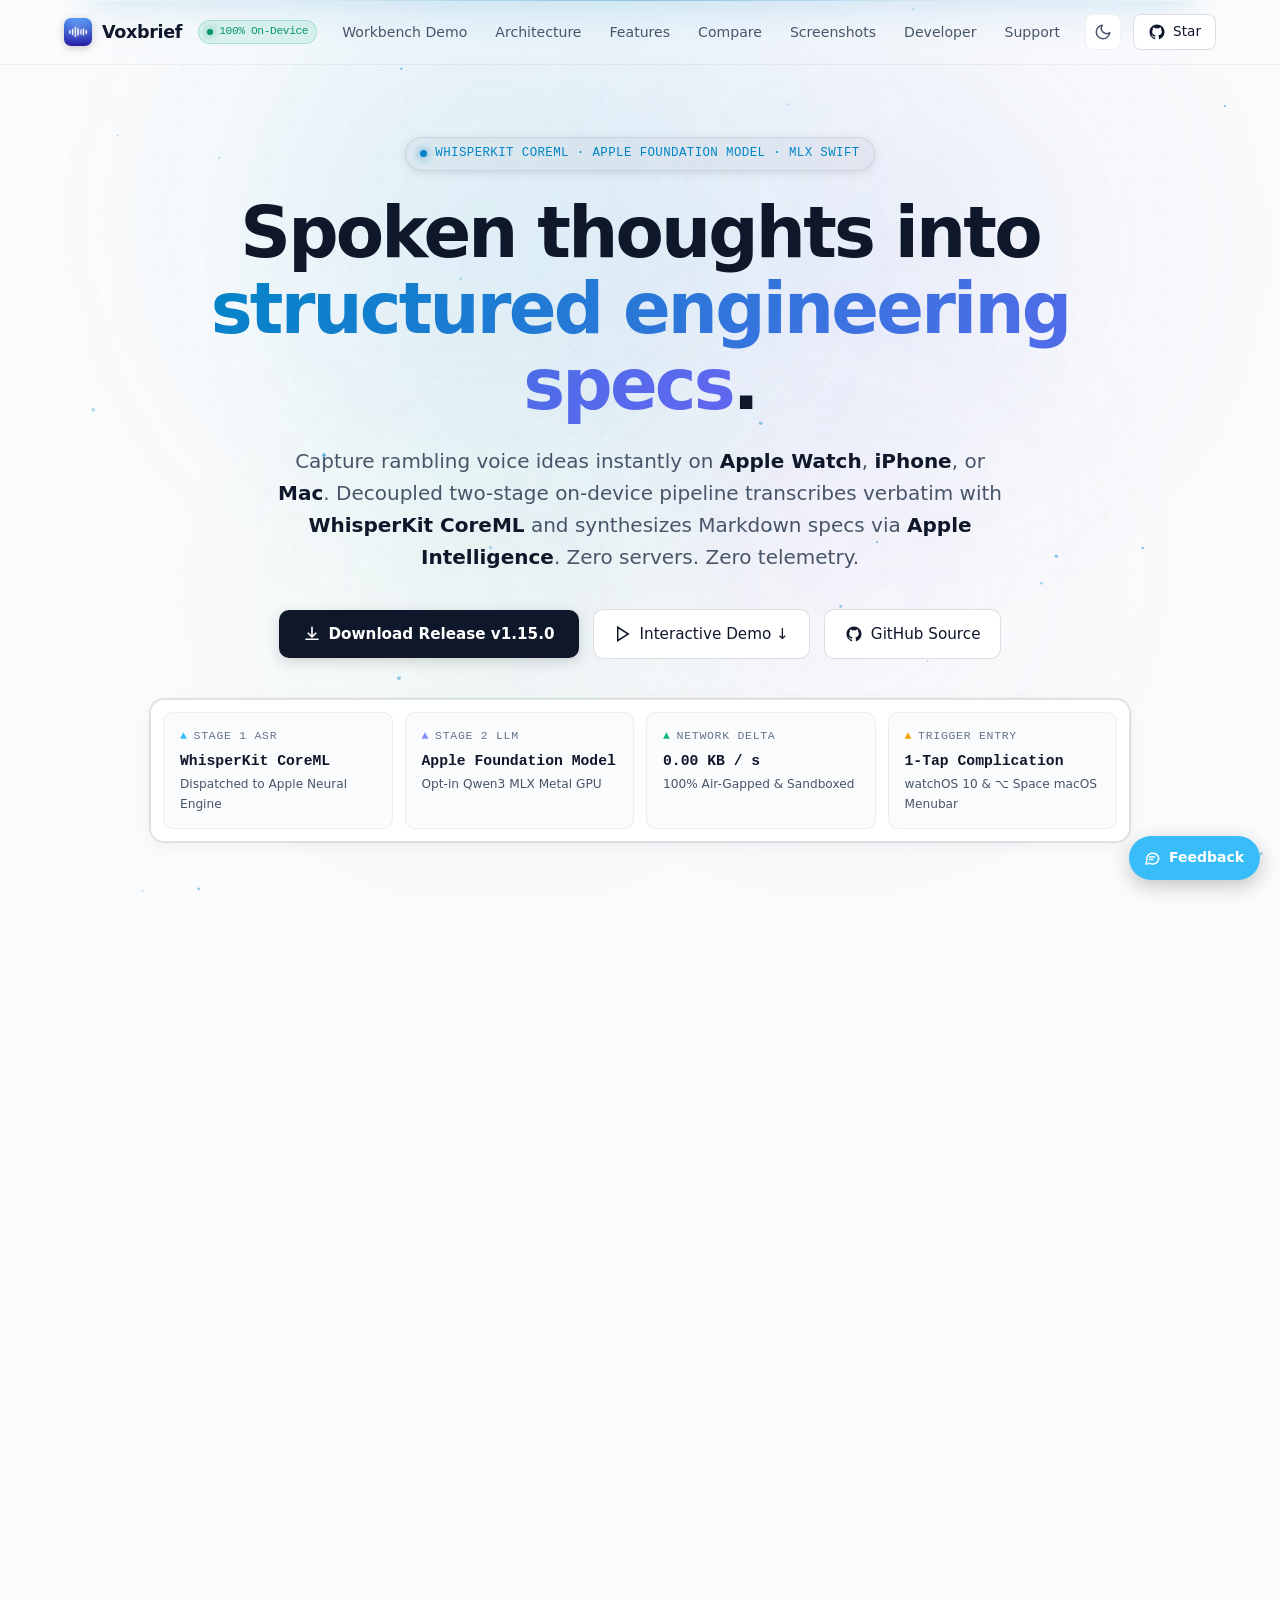
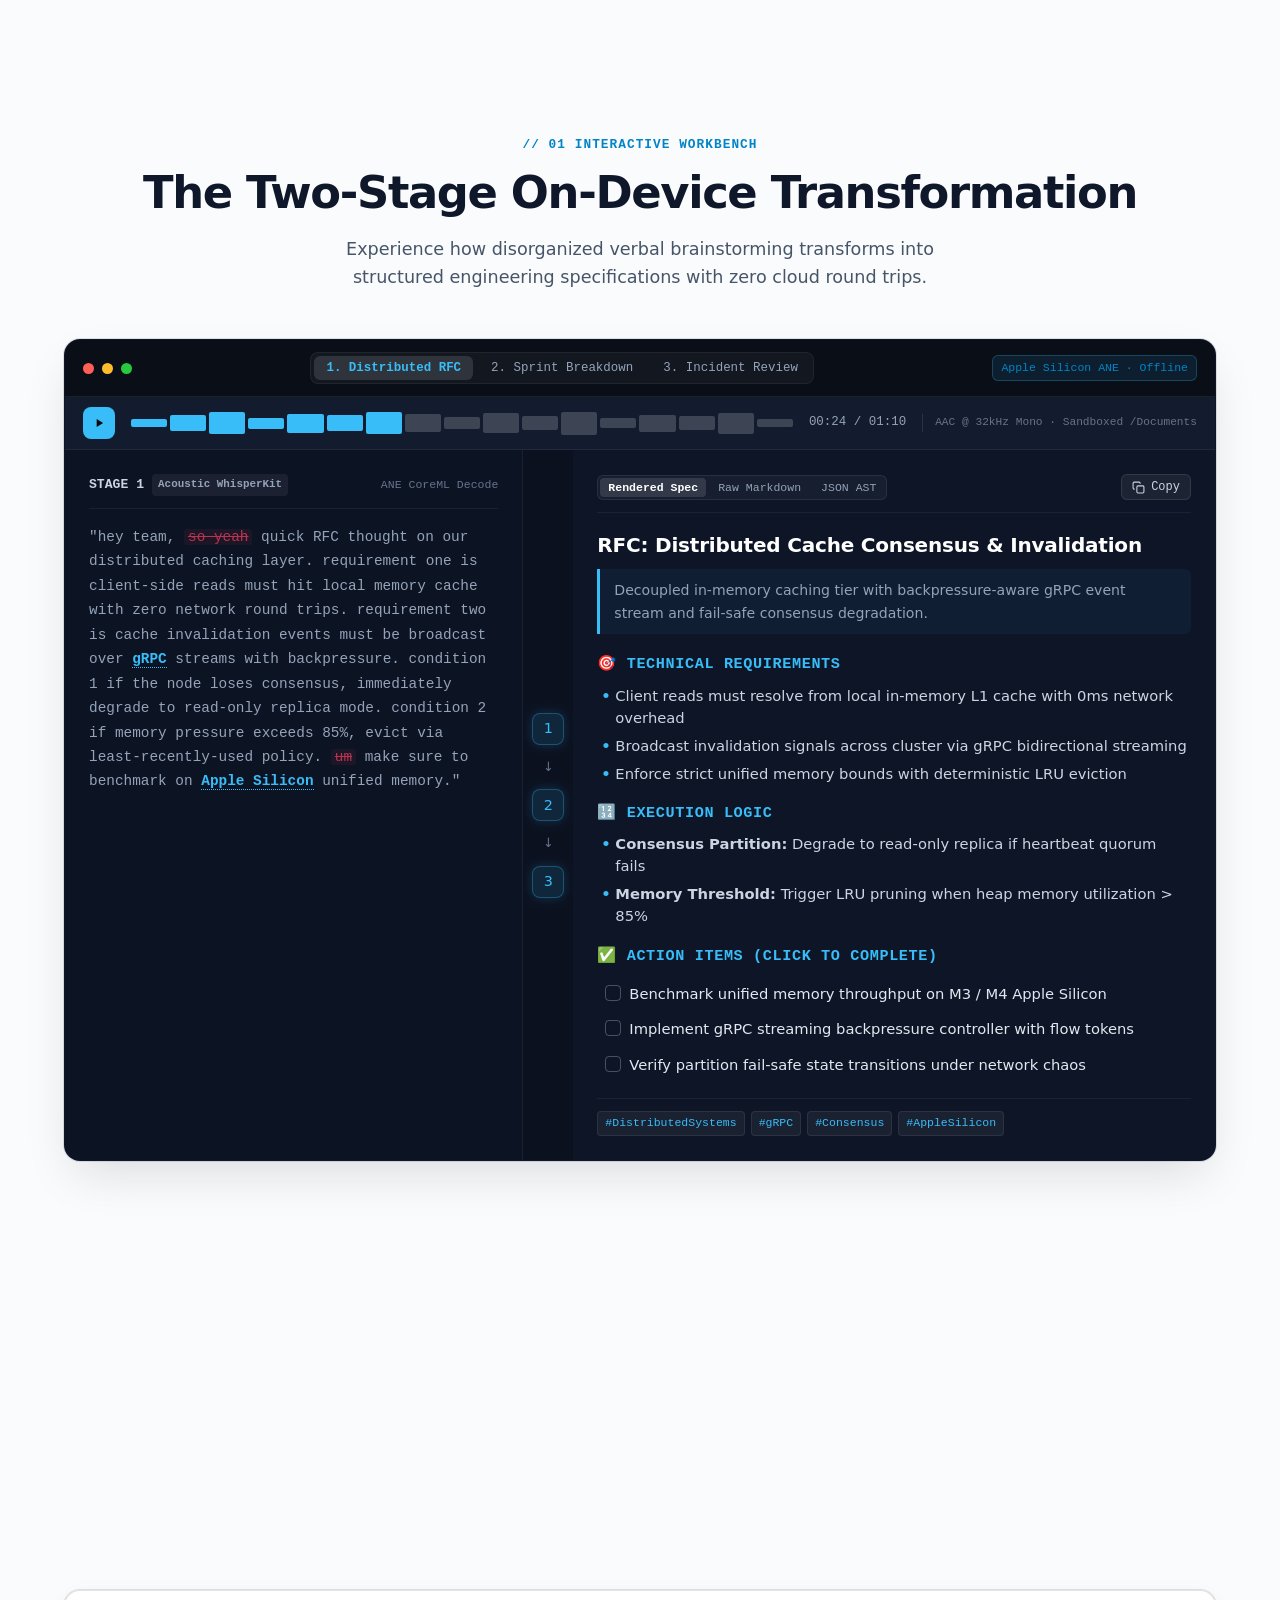
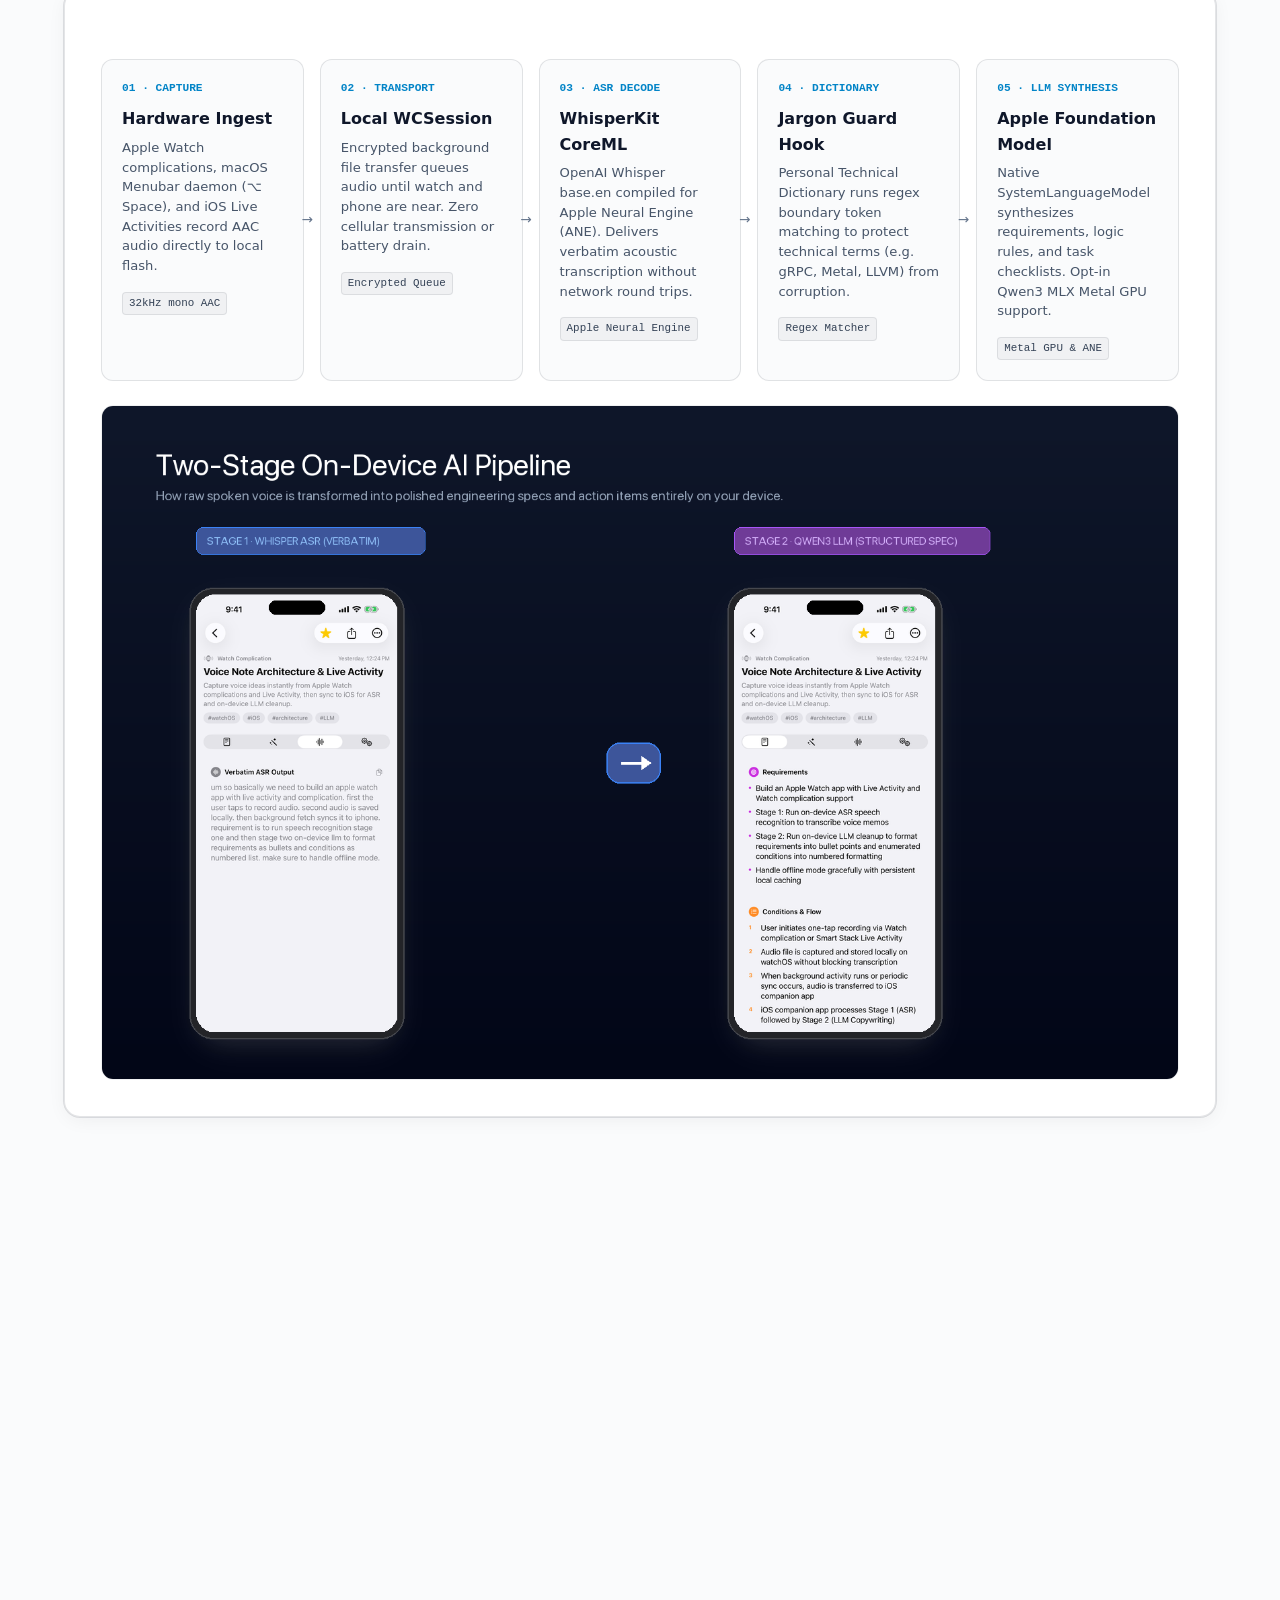
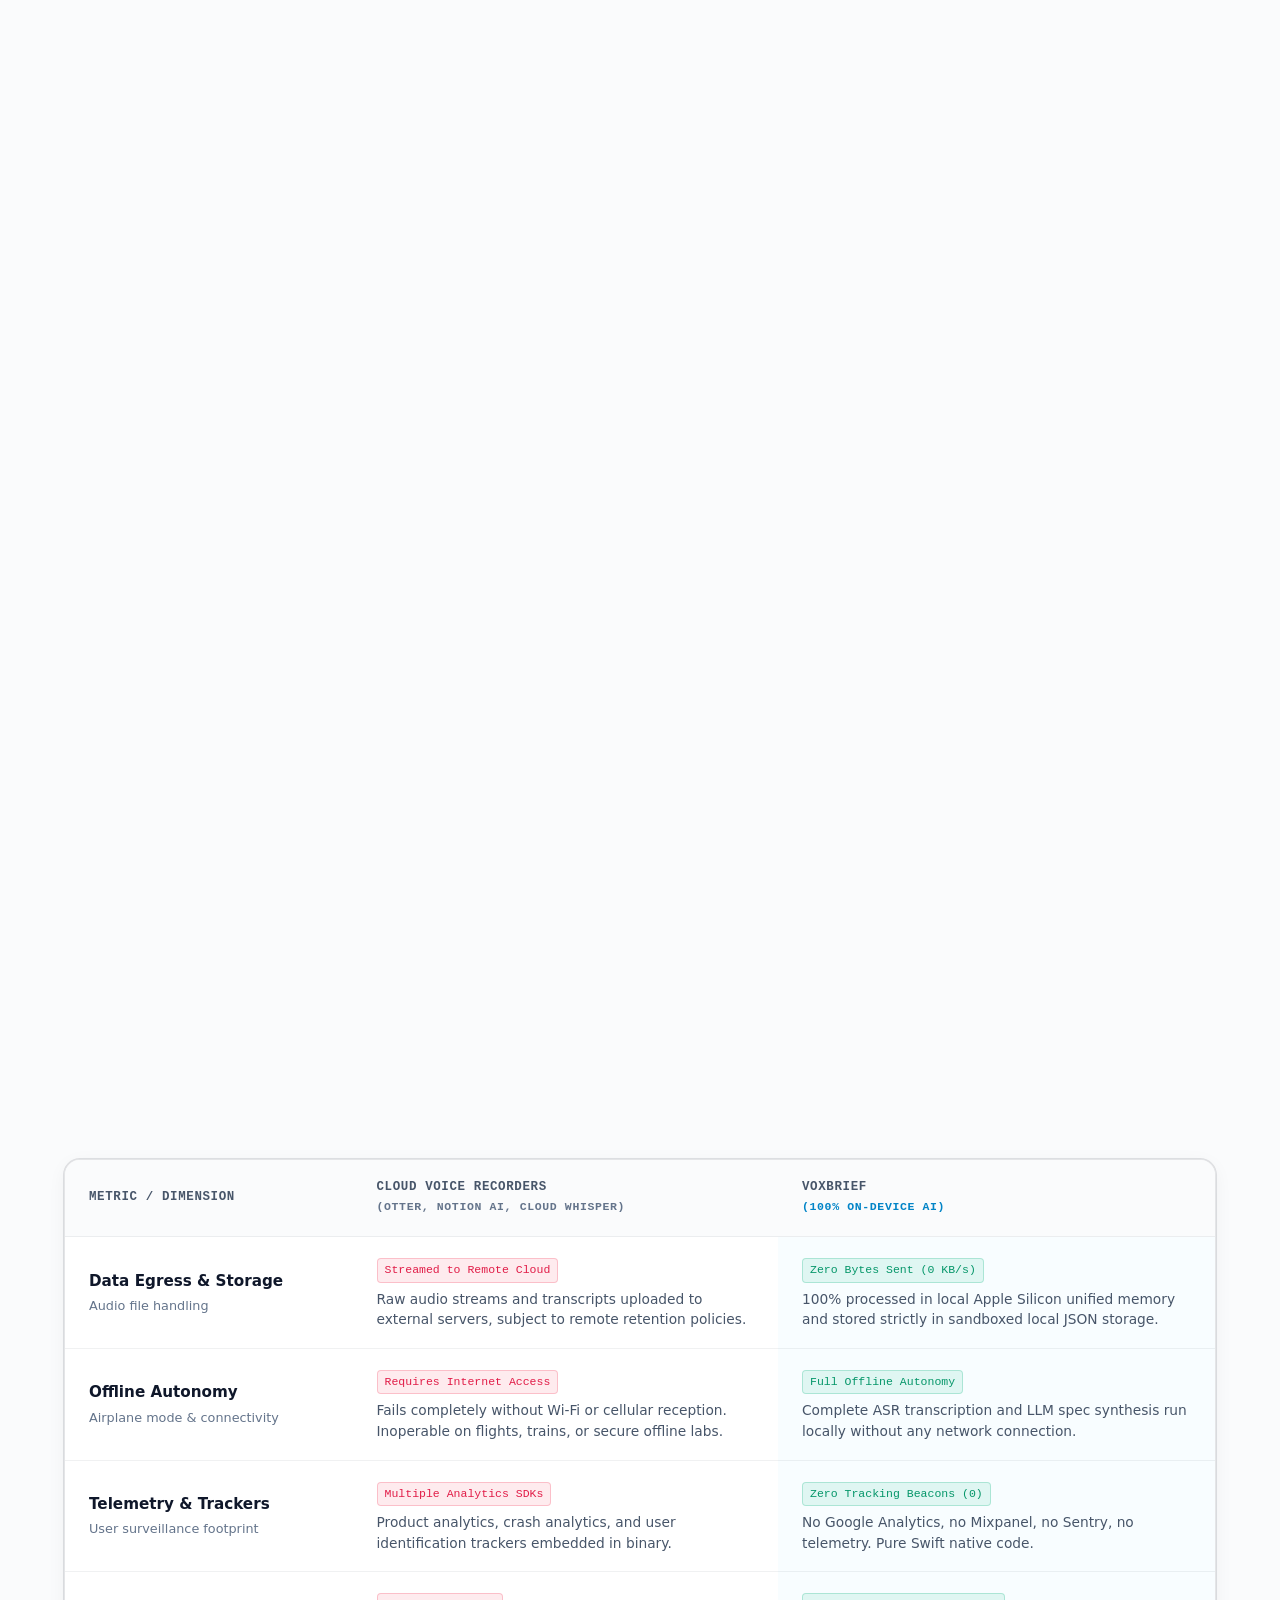
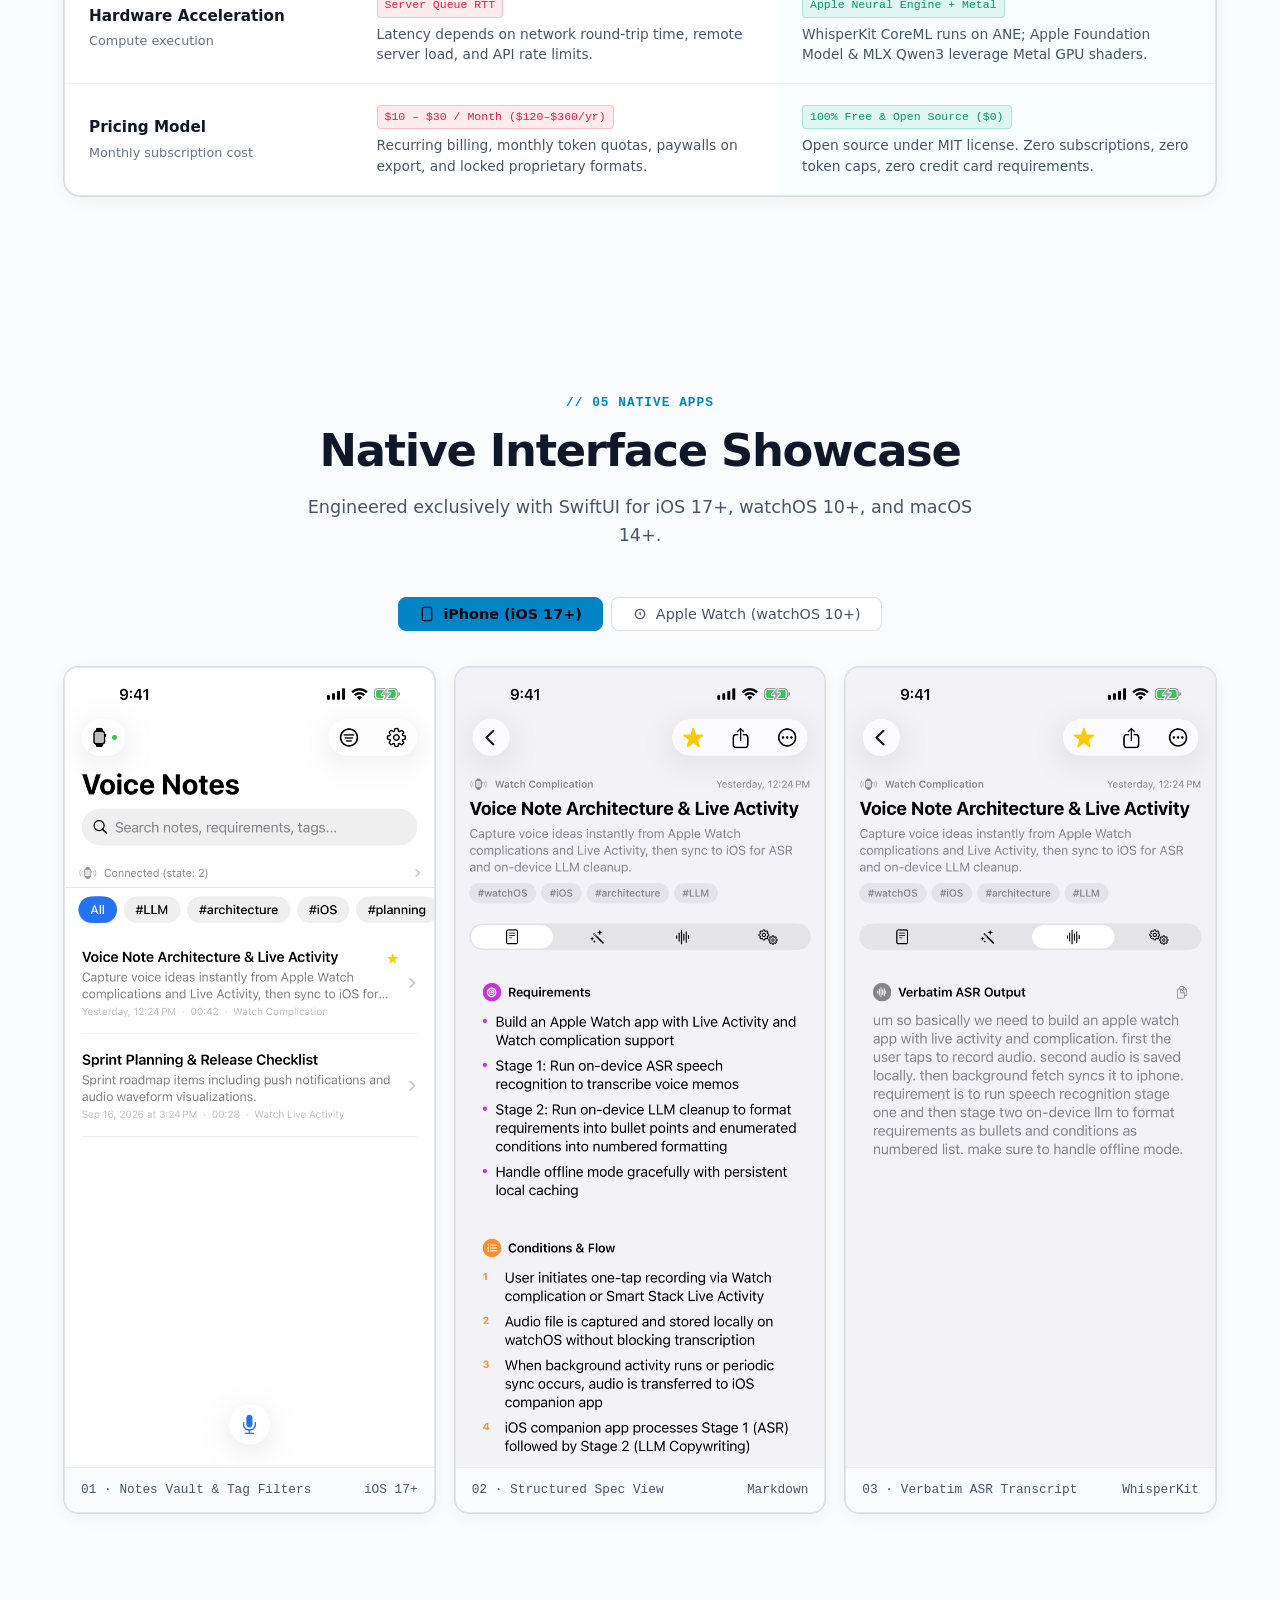
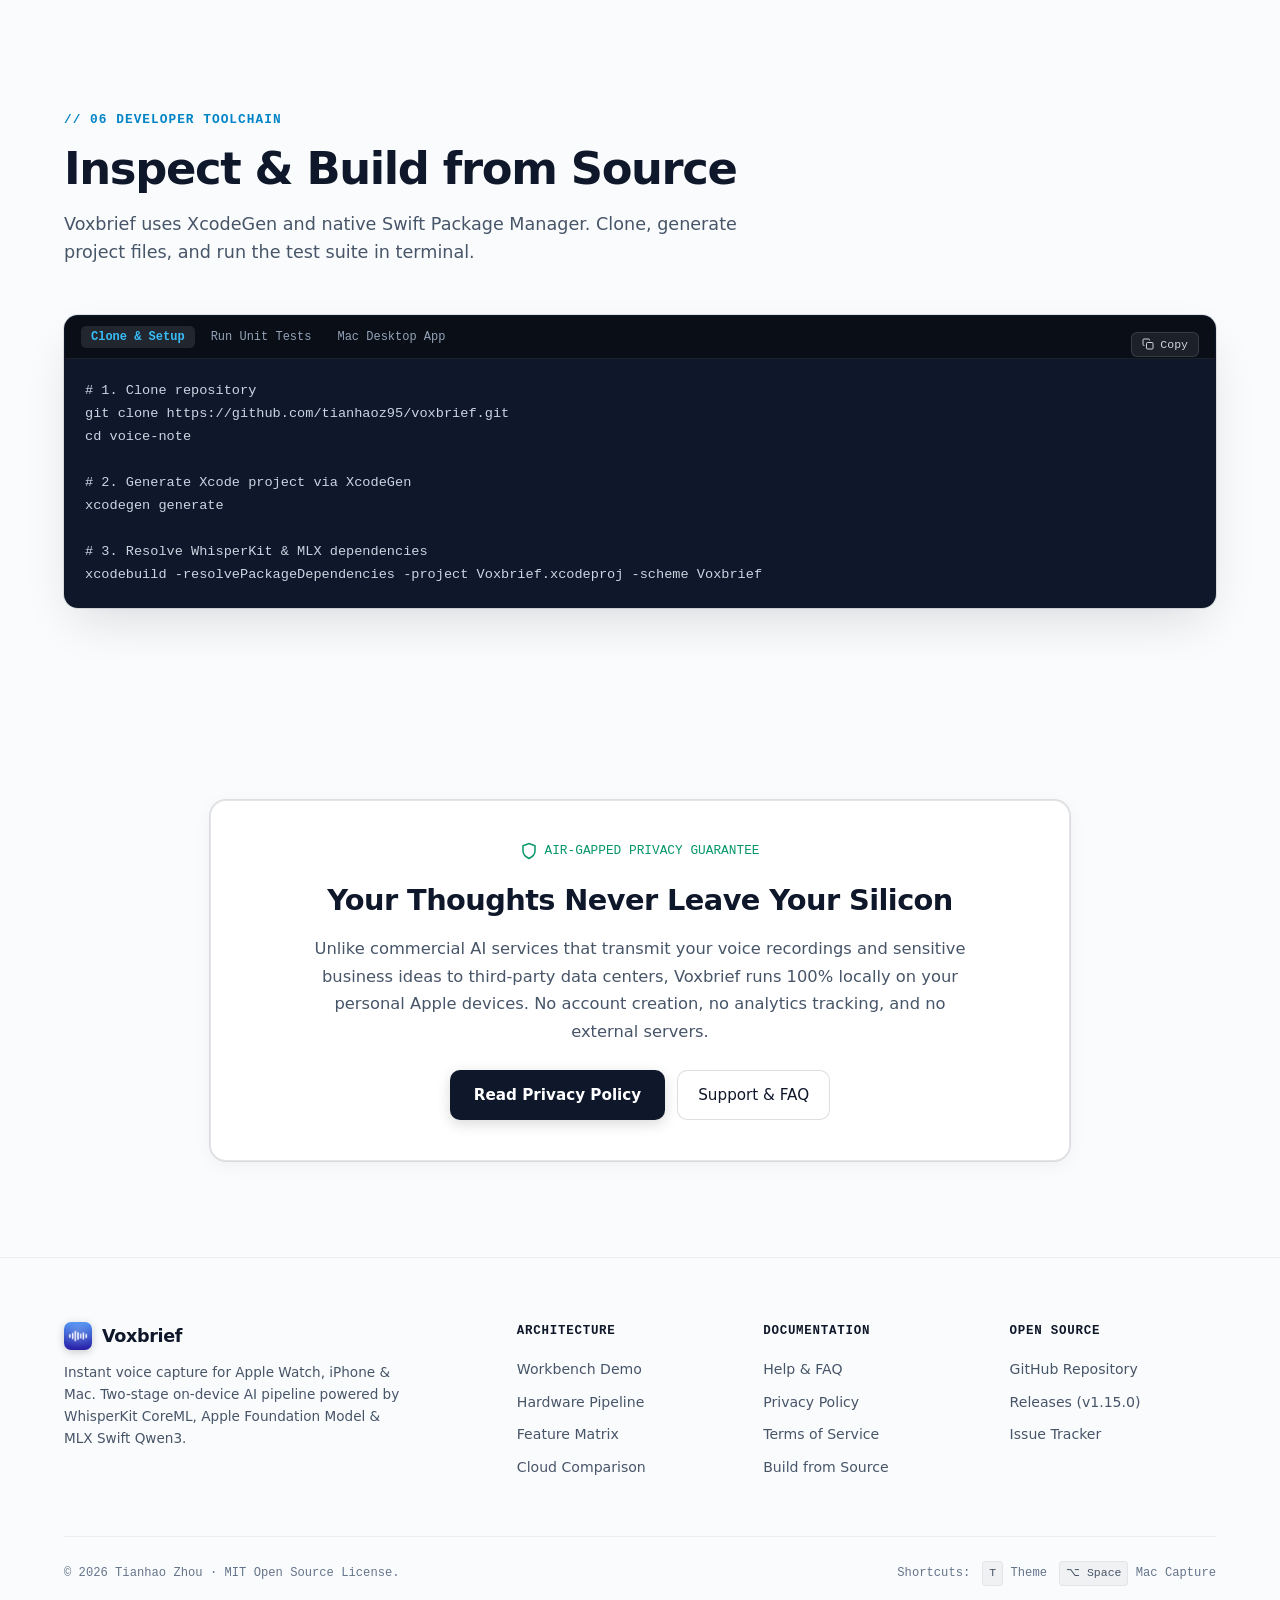
==== commit 8dab4687: "fix(web): remove spacebar keydown listener controlling audio demo" ====
--- a/docs/index.html
+++ b/docs/index.html
@@ -248,7 +248,7 @@
 
           <!-- Audio Simulation Ribbon -->
           <div class="audio-ribbon">
-            <button class="audio-play-btn" id="playBtn" type="button" aria-label="Play audio simulation (Shortcut: Space)" title="Play audio simulation (Shortcut: Space)" onclick="togglePlaySimulation()">
+            <button class="audio-play-btn" id="playBtn" type="button" aria-label="Play audio simulation" title="Play audio simulation" onclick="togglePlaySimulation()">
               <svg id="playIcon" width="14" height="14" viewBox="0 0 24 24" fill="currentColor"><path d="M8 5v14l11-7z"/></svg>
               <svg id="pauseIcon" width="14" height="14" viewBox="0 0 24 24" fill="currentColor" style="display:none;"><path d="M6 19h4V5H6v14zm8-14v14h4V5h-4z"/></svg>
             </button>
@@ -769,7 +769,6 @@
         <div class="footer-shortcuts">
           <span>Shortcuts:</span>
           <span><kbd class="kbd-badge">T</kbd> Theme</span>
-          <span><kbd class="kbd-badge">Space</kbd> Audio Demo</span>
           <span><kbd class="kbd-badge">⌥ Space</kbd> Mac Capture</span>
         </div>
       </div>
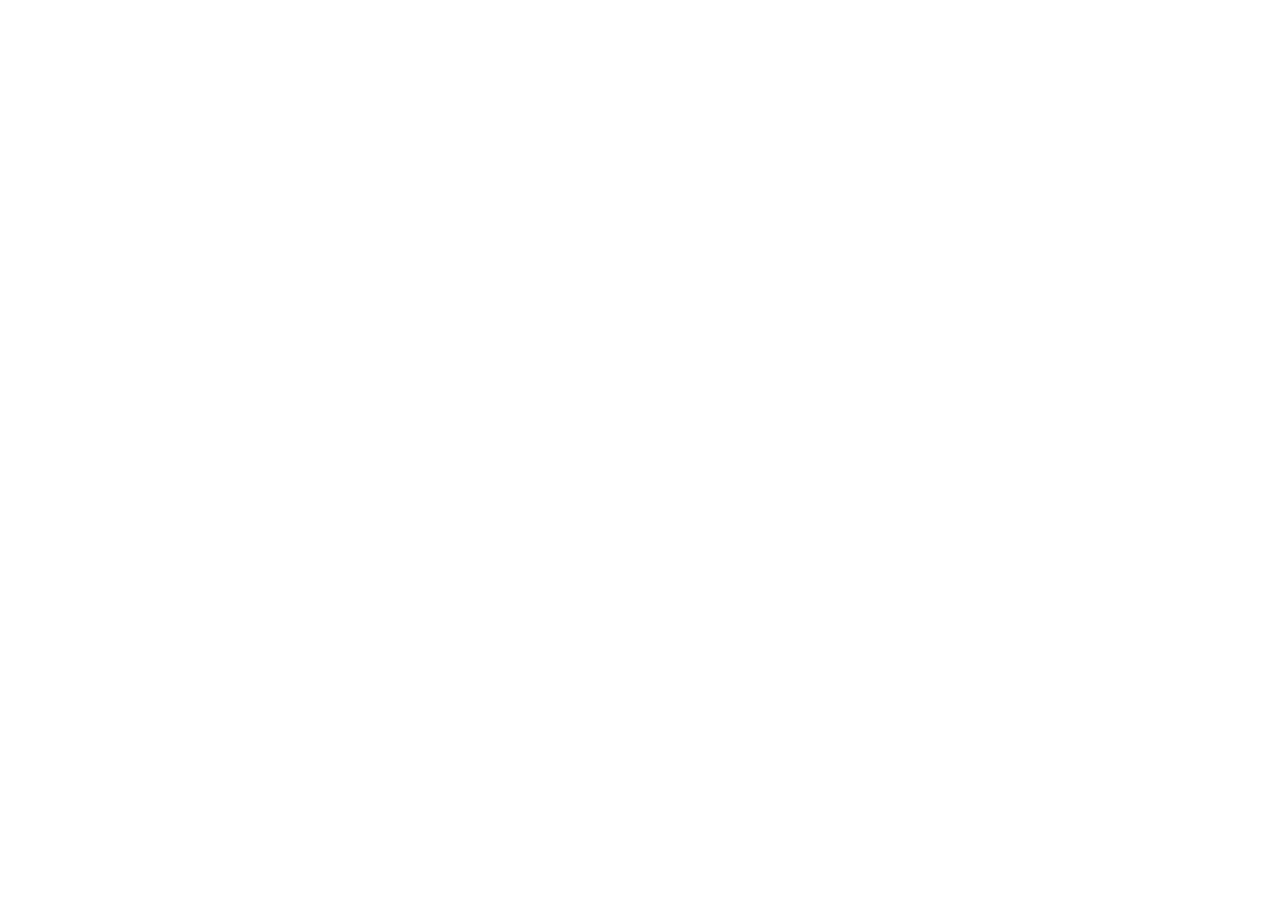
==== commit 9266d62c: "Voxbrief moved to tianhaoz95/hejitech-apps (projects/voxbrief); site redirects there Co-Authored-By:" ====
--- a/docs/index.html
+++ b/docs/index.html
@@ -1,786 +1,13 @@
-<!DOCTYPE html>
+<!doctype html>
 <html lang="en">
 <head>
-  <meta charset="UTF-8">
-  <meta name="viewport" content="width=device-width, initial-scale=1.0">
-  <title>Voxbrief · Spoken Thoughts to Structured Specs (100% On-Device AI)</title>
-  <meta name="description" content="Capture voice memos on Apple Watch, iPhone, and Mac. Transform stream-of-consciousness audio into structured Markdown specs, requirements, and checklists with WhisperKit CoreML and Apple Foundation Model.">
-  <link rel="canonical" href="https://tianhaoz95.github.io/voxbrief/">
-  
-  <!-- Open Graph / Social Sharing -->
-  <meta property="og:type" content="website">
-  <meta property="og:url" content="https://tianhaoz95.github.io/voxbrief/">
-  <meta property="og:title" content="Voxbrief · Voice Notes to Structured AI Specs">
-  <meta property="og:description" content="Zero cloud servers. 100% on-device AI for Apple Watch, iPhone & Mac.">
-  <meta property="og:image" content="https://tianhaoz95.github.io/voxbrief/assets/promo/promo_hero.png">
-  <meta name="twitter:card" content="summary_large_image">
-  <meta name="twitter:title" content="Voxbrief · Voice Notes to Structured AI Specs">
-  <meta name="twitter:description" content="Zero cloud servers. 100% on-device AI for Apple Watch, iPhone & Mac.">
-  <meta name="twitter:image" content="https://tianhaoz95.github.io/voxbrief/assets/promo/promo_hero.png">
-  
-  <link rel="icon" type="image/png" href="assets/icon.png">
-  <link rel="apple-touch-icon" href="assets/icon.png">
-  <link rel="stylesheet" href="css/style.css">
-  
-  <!-- Early Theme Detection (Prevents FOUC) -->
-  <script>
-    (function () {
-      try {
-        var stored = localStorage.getItem('voxbrief-theme');
-        var theme = stored || (window.matchMedia && window.matchMedia('(prefers-color-scheme: light)').matches ? 'light' : 'dark');
-        document.documentElement.setAttribute('data-theme', theme);
-      } catch (e) {}
-    })();
-  </script>
-  
-  <!-- FeedbackKit Web SDK (Local primary bundle with CDN fallback) -->
-  <script src="js/feedbackkit.iife.js"></script>
-  <script>
-    (function () {
-      function startFeedbackKit() {
-        if (window.FeedbackKit && !window.FeedbackKit.isConfigured) {
-          window.FeedbackKit.configure({
-            projectKey: "pk_ffa7308d843fd670a9bbd1d67ad0ebf54597",
-            endpoint: "https://gpucoladcyvijefdjudf.supabase.co/functions/v1/ingest-feedback",
-            appVersion: "1.15.0"
-          });
-          window.FeedbackKit.theme = { primaryColorHex: "#38bdf8" };
-          window.FeedbackKit.currentScreen = "Landing Page";
-          if (typeof window.FeedbackKit.enableFixVerification === "function") {
-            window.FeedbackKit.enableFixVerification();
-          }
-          if (typeof window.FeedbackKit.showFloatingTriggerButton === "function") {
-            window.FeedbackKit.showFloatingTriggerButton();
-          }
-        }
-      }
-
-      if (window.FeedbackKit) {
-        startFeedbackKit();
-      } else {
-        var cdnScript = document.createElement("script");
-        cdnScript.src = "https://cdn.jsdelivr.net/npm/feedbackkit-web/dist/feedbackkit.iife.js";
-        cdnScript.onload = startFeedbackKit;
-        document.head.appendChild(cdnScript);
-      }
-
-      if (document.readyState === "loading") {
-        document.addEventListener("DOMContentLoaded", startFeedbackKit);
-      }
-    })();
-  </script>
-  <meta name="theme-color" content="#08090d" id="themeColorMeta">
+  <meta charset="utf-8">
+  <title>Voxbrief has moved</title>
+  <meta http-equiv="refresh" content="0; url=https://tianhaoz95.github.io/hejitech-apps/voxbrief/site/">
+  <link rel="canonical" href="https://tianhaoz95.github.io/hejitech-apps/voxbrief/site/">
+  <script>location.replace("https://tianhaoz95.github.io/hejitech-apps/voxbrief/site/");</script>
 </head>
 <body>
-  <a href="#main-content" class="skip-link">Skip to main content</a>
-
-  <!-- Atmospheric Animated Background -->
-  <div class="ambient-background" aria-hidden="true">
-    <div class="aurora-orb aurora-orb-1"></div>
-    <div class="aurora-orb aurora-orb-2"></div>
-    <div class="aurora-orb aurora-orb-3"></div>
-    <div class="aurora-orb aurora-orb-4"></div>
-    <div class="interactive-spotlight" id="cursorSpotlight"></div>
-    <canvas class="bg-particles" id="ambientParticles"></canvas>
-    <div class="beam-glow"></div>
-    <div class="bg-grid"></div>
-  </div>
-
-  <!-- Header Navigation -->
-  <header class="header">
-    <div class="container nav">
-      <a href="index.html" class="brand" aria-label="Voxbrief Homepage">
-        <img src="assets/icon.png" alt="Voxbrief Icon" class="brand-icon">
-        <span class="brand-name">Voxbrief</span>
-        <span class="brand-status-pill">
-          <span class="status-dot"></span>
-          <span>100% On-Device</span>
-        </span>
-      </a>
-
-      <ul class="nav-links" id="navLinks">
-        <li><a href="#demo">Workbench Demo</a></li>
-        <li><a href="#architecture">Architecture</a></li>
-        <li><a href="#features">Features</a></li>
-        <li><a href="#comparison">Compare</a></li>
-        <li><a href="#screenshots">Screenshots</a></li>
-        <li><a href="#developer">Developer</a></li>
-        <li><a href="support.html">Support</a></li>
-      </ul>
-
-      <div class="nav-actions">
-        <!-- Theme Toggle Button -->
-        <button class="theme-toggle" id="themeToggle" type="button" aria-label="Toggle theme (Shortcut: T)" title="Toggle theme (Shortcut: T)">
-          <svg class="theme-icon sun-icon" width="18" height="18" viewBox="0 0 24 24" fill="none" stroke="currentColor" stroke-width="2" stroke-linecap="round" stroke-linejoin="round">
-            <circle cx="12" cy="12" r="5"></circle>
-            <line x1="12" y1="1" x2="12" y2="3"></line>
-            <line x1="12" y1="21" x2="12" y2="23"></line>
-            <line x1="4.22" y1="4.22" x2="5.64" y2="5.64"></line>
-            <line x1="18.36" y1="18.36" x2="19.78" y2="19.78"></line>
-            <line x1="1" y1="12" x2="3" y2="12"></line>
-            <line x1="21" y1="12" x2="23" y2="12"></line>
-            <line x1="4.22" y1="19.78" x2="5.64" y2="18.36"></line>
-            <line x1="18.36" y1="5.64" x2="19.78" y2="4.22"></line>
-          </svg>
-          <svg class="theme-icon moon-icon" width="18" height="18" viewBox="0 0 24 24" fill="none" stroke="currentColor" stroke-width="2" stroke-linecap="round" stroke-linejoin="round">
-            <path d="M21 12.79A9 9 0 1 1 11.21 3 7 7 0 0 0 21 12.79z"></path>
-          </svg>
-        </button>
-
-        <!-- GitHub Release Link -->
-        <a href="https://github.com/tianhaoz95/voxbrief" class="btn-github-nav" target="_blank" rel="noopener">
-          <svg width="18" height="18" viewBox="0 0 24 24" fill="currentColor"><path d="M12 2C6.477 2 2 6.484 2 12.017c0 4.425 2.865 8.18 6.839 9.504.5.092.682-.217.682-.483 0-.237-.008-.868-.013-1.703-2.782.605-3.369-1.343-3.369-1.343-.454-1.158-1.11-1.466-1.11-1.466-.908-.62.069-.608.069-.608 1.003.07 1.53 1.032 1.53 1.032.892 1.53 2.341 1.088 2.91.832.092-.647.35-1.088.636-1.338-2.22-.253-4.555-1.113-4.555-4.951 0-1.093.39-1.988 1.029-2.688-.103-.253-.446-1.272.098-2.65 0 0 .84-.27 2.75 1.026A9.564 9.564 0 0112 6.844c.85.004 1.705.115 2.504.337 1.909-1.296 2.747-1.027 2.747-1.027.546 1.379.202 2.398.1 2.651.64.7 1.028 1.595 1.028 2.688 0 3.848-2.339 4.695-4.566 4.943.359.309.678.92.678 1.855 0 1.338-.012 2.419-.012 2.747 0 .268.18.58.688.482A10.019 10.019 0 0022 12.017C22 6.484 17.522 2 12 2z"/></svg>
-          <span>Star</span>
-        </a>
-
-        <!-- Mobile Nav Toggle -->
-        <button class="nav-toggle" id="navToggle" type="button" aria-label="Toggle navigation menu" aria-expanded="false" aria-controls="navLinks">
-          <svg width="20" height="20" viewBox="0 0 24 24" fill="none" stroke="currentColor" stroke-width="2" stroke-linecap="round"><path d="M4 6h16M4 12h16M4 18h16"/></svg>
-        </button>
-      </div>
-    </div>
-  </header>
-
-  <main id="main-content">
-    <!-- Hero Section -->
-    <section class="hero">
-      <div class="container">
-        <div class="hero-pill-wrap">
-          <div class="geek-tag">
-            <span class="pulse-dot-cyan"></span>
-            <span>WHISPERKIT COREML · APPLE FOUNDATION MODEL · MLX SWIFT</span>
-          </div>
-        </div>
-
-        <h1 class="hero-title">
-          Spoken thoughts into <br>
-          <span class="text-gradient">structured engineering specs</span>.
-        </h1>
-
-        <p class="hero-subtitle">
-          Capture rambling voice ideas instantly on <strong>Apple Watch</strong>, <strong>iPhone</strong>, or <strong>Mac</strong>. Decoupled two-stage on-device pipeline transcribes verbatim with <strong>WhisperKit CoreML</strong> and synthesizes Markdown specs via <strong>Apple Intelligence</strong>. Zero servers. Zero telemetry.
-        </p>
-
-        <div class="hero-cta">
-          <a href="https://github.com/tianhaoz95/voxbrief/releases" class="btn-primary" target="_blank" rel="noopener">
-            <svg width="18" height="18" viewBox="0 0 24 24" fill="none" stroke="currentColor" stroke-width="2.2" stroke-linecap="round" stroke-linejoin="round"><path d="M12 3v13M7 11l5 5 5-5"/><path d="M4 19h16"/></svg>
-            <span>Download Release v1.15.0</span>
-          </a>
-          <a href="#demo" class="btn-secondary">
-            <svg width="18" height="18" viewBox="0 0 24 24" fill="none" stroke="currentColor" stroke-width="2"><polygon points="5 3 19 12 5 21 5 3"/></svg>
-            <span>Interactive Demo ↓</span>
-          </a>
-          <a href="https://github.com/tianhaoz95/voxbrief" class="btn-secondary" target="_blank" rel="noopener">
-            <svg width="18" height="18" viewBox="0 0 24 24" fill="currentColor"><path d="M12 2C6.477 2 2 6.484 2 12.017c0 4.425 2.865 8.18 6.839 9.504.5.092.682-.217.682-.483 0-.237-.008-.868-.013-1.703-2.782.605-3.369-1.343-3.369-1.343-.454-1.158-1.11-1.466-1.11-1.466-.908-.62.069-.608.069-.608 1.003.07 1.53 1.032 1.53 1.032.892 1.53 2.341 1.088 2.91.832.092-.647.35-1.088.636-1.338-2.22-.253-4.555-1.113-4.555-4.951 0-1.093.39-1.988 1.029-2.688-.103-.253-.446-1.272.098-2.65 0 0 .84-.27 2.75 1.026A9.564 9.564 0 0112 6.844c.85.004 1.705.115 2.504.337 1.909-1.296 2.747-1.027 2.747-1.027.546 1.379.202 2.398.1 2.651.64.7 1.028 1.595 1.028 2.688 0 3.848-2.339 4.695-4.566 4.943.359.309.678.92.678 1.855 0 1.338-.012 2.419-.012 2.747 0 .268.18.58.688.482A10.019 10.019 0 0022 12.017C22 6.484 17.522 2 12 2z"/></svg>
-            <span>GitHub Source</span>
-          </a>
-        </div>
-
-        <!-- Telemetry HUD Strip -->
-        <div class="telemetry-strip reveal">
-          <div class="telemetry-card">
-            <div class="telemetry-key">
-              <span style="color:#38bdf8;">▲</span> Stage 1 ASR
-            </div>
-            <div class="telemetry-val">WhisperKit CoreML</div>
-            <div class="telemetry-sub">Dispatched to Apple Neural Engine</div>
-          </div>
-          <div class="telemetry-card">
-            <div class="telemetry-key">
-              <span style="color:#818cf8;">▲</span> Stage 2 LLM
-            </div>
-            <div class="telemetry-val">Apple Foundation Model</div>
-            <div class="telemetry-sub">Opt-in Qwen3 MLX Metal GPU</div>
-          </div>
-          <div class="telemetry-card">
-            <div class="telemetry-key">
-              <span style="color:#10b981;">▲</span> Network Delta
-            </div>
-            <div class="telemetry-val">0.00 KB / s</div>
-            <div class="telemetry-sub">100% Air-Gapped &amp; Sandboxed</div>
-          </div>
-          <div class="telemetry-card">
-            <div class="telemetry-key">
-              <span style="color:#f59e0b;">▲</span> Trigger Entry
-            </div>
-            <div class="telemetry-val">1-Tap Complication</div>
-            <div class="telemetry-sub">watchOS 10 &amp; ⌥ Space macOS Menubar</div>
-          </div>
-        </div>
-
-        <!-- Hero Showcase Frame -->
-        <div class="hero-showcase reveal">
-          <div class="hero-showcase-frame">
-            <img src="assets/promo/promo_hero.png" alt="Voxbrief Hero Showcase: Apple Watch and iPhone On-Device Pipeline" loading="eager">
-          </div>
-        </div>
-      </div>
-    </section>
-
-    <!-- Section 1: Interactive Workbench (Two-Stage Transformation Sandbox) -->
-    <section class="section" id="demo">
-      <div class="container">
-        <div class="section-header text-center reveal">
-          <div class="section-tag">// 01 INTERACTIVE WORKBENCH</div>
-          <h2 class="section-title">The Two-Stage On-Device Transformation</h2>
-          <p class="section-subtitle">Experience how disorganized verbal brainstorming transforms into structured engineering specifications with zero cloud round trips.</p>
-        </div>
-
-        <div class="workbench reveal">
-          <!-- Terminal Header -->
-          <div class="workbench-header">
-            <div class="terminal-controls">
-              <span class="traffic-light traffic-red"></span>
-              <span class="traffic-light traffic-yellow"></span>
-              <span class="traffic-light traffic-green"></span>
-            </div>
-
-            <div class="scenario-tabs" role="tablist" aria-label="Demo scenarios">
-              <button class="scenario-btn active" role="tab" aria-selected="true" onclick="switchScenario(0)">1. Distributed RFC</button>
-              <button class="scenario-btn" role="tab" aria-selected="false" onclick="switchScenario(1)">2. Sprint Breakdown</button>
-              <button class="scenario-btn" role="tab" aria-selected="false" onclick="switchScenario(2)">3. Incident Review</button>
-            </div>
-
-            <div class="workbench-badge">
-              <span>Apple Silicon ANE · Offline</span>
-            </div>
-          </div>
-
-          <!-- Audio Simulation Ribbon -->
-          <div class="audio-ribbon">
-            <button class="audio-play-btn" id="playBtn" type="button" aria-label="Play audio simulation" title="Play audio simulation" onclick="togglePlaySimulation()">
-              <svg id="playIcon" width="14" height="14" viewBox="0 0 24 24" fill="currentColor"><path d="M8 5v14l11-7z"/></svg>
-              <svg id="pauseIcon" width="14" height="14" viewBox="0 0 24 24" fill="currentColor" style="display:none;"><path d="M6 19h4V5H6v14zm8-14v14h4V5h-4z"/></svg>
-            </button>
-            
-            <div class="waveform-scrubber" id="waveformScrubber" title="Click anywhere to scrub playback" role="progressbar" aria-label="Audio scrubber">
-              <span class="waveform-bar active" style="height: 35%;"></span>
-              <span class="waveform-bar active" style="height: 68%;"></span>
-              <span class="waveform-bar active" style="height: 92%;"></span>
-              <span class="waveform-bar active" style="height: 44%;"></span>
-              <span class="waveform-bar active" style="height: 80%;"></span>
-              <span class="waveform-bar active" style="height: 65%;"></span>
-              <span class="waveform-bar active" style="height: 90%;"></span>
-              <span class="waveform-bar active" style="height: 75%;"></span>
-              <span class="waveform-bar active" style="height: 50%;"></span>
-              <span class="waveform-bar" style="height: 85%;"></span>
-              <span class="waveform-bar" style="height: 60%;"></span>
-              <span class="waveform-bar" style="height: 95%;"></span>
-              <span class="waveform-bar" style="height: 40%;"></span>
-              <span class="waveform-bar" style="height: 72%;"></span>
-              <span class="waveform-bar" style="height: 58%;"></span>
-              <span class="waveform-bar" style="height: 88%;"></span>
-              <span class="waveform-bar" style="height: 32%;"></span>
-            </div>
-
-            <div class="audio-timer" id="workbenchTimer">00:24 / 01:10</div>
-            <div class="audio-spec-pill">AAC @ 32kHz Mono · Sandboxed /Documents</div>
-          </div>
-
-          <!-- Split Workbench: Raw Speech vs Structured Spec -->
-          <div class="workbench-split">
-            <!-- Left: Raw Verbatim Stream -->
-            <div class="split-raw-panel">
-              <div class="panel-header">
-                <div class="panel-title">
-                  <span>STAGE 1</span>
-                  <span class="panel-badge">Acoustic WhisperKit</span>
-                </div>
-                <div style="font-size: 0.72rem; color: #64748b; font-family: var(--font-mono);">
-                  <span>ANE CoreML Decode</span>
-                </div>
-              </div>
-              <div class="raw-transcript-body" id="rawTranscriptBox">
-                <!-- Dynamically populated -->
-              </div>
-            </div>
-
-            <!-- Pipeline Divider Rail -->
-            <div class="split-pipeline-rail" aria-hidden="true">
-              <div class="pipeline-node" title="WhisperKit ASR">1</div>
-              <div class="pipeline-arrow">↓</div>
-              <div class="pipeline-node" title="Personal Technical Dictionary">2</div>
-              <div class="pipeline-arrow">↓</div>
-              <div class="pipeline-node" title="Apple Foundation Model">3</div>
-            </div>
-
-            <!-- Right: Structured Spec Panel -->
-            <div class="split-spec-panel">
-              <div class="panel-header">
-                <div class="view-modes">
-                  <button class="view-mode-btn active" data-mode="rendered" onclick="setViewMode('rendered')">Rendered Spec</button>
-                  <button class="view-mode-btn" data-mode="markdown" onclick="setViewMode('markdown')">Raw Markdown</button>
-                  <button class="view-mode-btn" data-mode="ast" onclick="setViewMode('ast')">JSON AST</button>
-                </div>
-                <button class="btn-copy-code" type="button" onclick="copyCurrentSpec()">
-                  <svg width="13" height="13" viewBox="0 0 24 24" fill="none" stroke="currentColor" stroke-width="2"><rect x="9" y="9" width="13" height="13" rx="2" ry="2"></rect><path d="M5 15H4a2 2 0 0 1-2-2V4a2 2 0 0 1 2-2h9a2 2 0 0 1 2 2v1"></path></svg>
-                  <span>Copy</span>
-                </button>
-              </div>
-              <div class="spec-content-view" id="specDisplayArea">
-                <!-- Dynamically populated -->
-              </div>
-            </div>
-          </div>
-        </div>
-      </div>
-    </section>
-
-    <!-- Section 2: Architecture Blueprint (Under The Hood) -->
-    <section class="section" id="architecture">
-      <div class="container">
-        <div class="section-header reveal">
-          <div class="section-tag">// 02 SYSTEM ARCHITECTURE</div>
-          <h2 class="section-title">Decoupled Hardware Dispatch Pipeline</h2>
-          <p class="section-subtitle">Zero cloud servers, zero network sockets. Every stage maps directly to Apple Silicon hardware blocks for maximum energy efficiency and complete privacy.</p>
-        </div>
-
-        <div class="blueprint-card reveal">
-          <div class="blueprint-flow">
-            <!-- Node 1: Capture -->
-            <div class="blueprint-node">
-              <div class="node-step-tag">01 · Capture</div>
-              <div class="node-title">Hardware Ingest</div>
-              <div class="node-desc">Apple Watch complications, macOS Menubar daemon (⌥ Space), and iOS Live Activities record AAC audio directly to local flash.</div>
-              <div class="node-spec-badge">32kHz mono AAC</div>
-              <div class="blueprint-connector">→</div>
-            </div>
-
-            <!-- Node 2: Transport -->
-            <div class="blueprint-node">
-              <div class="node-step-tag">02 · Transport</div>
-              <div class="node-title">Local WCSession</div>
-              <div class="node-desc">Encrypted background file transfer queues audio until watch and phone are near. Zero cellular transmission or battery drain.</div>
-              <div class="node-spec-badge">Encrypted Queue</div>
-              <div class="blueprint-connector">→</div>
-            </div>
-
-            <!-- Node 3: Stage 1 ASR -->
-            <div class="blueprint-node">
-              <div class="node-step-tag">03 · ASR Decode</div>
-              <div class="node-title">WhisperKit CoreML</div>
-              <div class="node-desc">OpenAI Whisper base.en compiled for Apple Neural Engine (ANE). Delivers verbatim acoustic transcription without network round trips.</div>
-              <div class="node-spec-badge">Apple Neural Engine</div>
-              <div class="blueprint-connector">→</div>
-            </div>
-
-            <!-- Node 4: Jargon Guard -->
-            <div class="blueprint-node">
-              <div class="node-step-tag">04 · Dictionary</div>
-              <div class="node-title">Jargon Guard Hook</div>
-              <div class="node-desc">Personal Technical Dictionary runs regex boundary token matching to protect technical terms (e.g. gRPC, Metal, LLVM) from corruption.</div>
-              <div class="node-spec-badge">Regex Matcher</div>
-              <div class="blueprint-connector">→</div>
-            </div>
-
-            <!-- Node 5: Stage 2 LLM -->
-            <div class="blueprint-node">
-              <div class="node-step-tag">05 · LLM Synthesis</div>
-              <div class="node-title">Apple Foundation Model</div>
-              <div class="node-desc">Native SystemLanguageModel synthesizes requirements, logic rules, and task checklists. Opt-in Qwen3 MLX Metal GPU support.</div>
-              <div class="node-spec-badge">Metal GPU &amp; ANE</div>
-            </div>
-          </div>
-
-          <div style="margin-top: 24px; border-radius: 12px; overflow: hidden; border: 1px solid var(--border-subtle);">
-            <img src="assets/promo/promo_pipeline.png" alt="Two-Stage Pipeline Hardware Blueprint" style="width: 100%; height: auto; display: block;">
-          </div>
-        </div>
-      </div>
-    </section>
-
-    <!-- Section 3: Deep Technical Features (Geek Bento Grid) -->
-    <section class="section" id="features">
-      <div class="container">
-        <div class="section-header reveal">
-          <div class="section-tag">// 03 CORE CAPABILITIES</div>
-          <h2 class="section-title">Engineered for Technical Builders</h2>
-          <p class="section-subtitle">No accounts, no subscriptions, no cloud latency. Native Swift tools for engineers, architects, and product leads who think out loud.</p>
-        </div>
-
-        <div class="bento-grid">
-          <!-- Card 1: Two-Stage Decoupled Pipeline (Span 2) -->
-          <div class="bento-card bento-span-2 reveal">
-            <div class="bento-icon-box">
-              <svg width="22" height="22" viewBox="0 0 24 24" fill="none" stroke="currentColor" stroke-width="2"><path d="M13 2L3 14h9l-1 8 10-12h-9l1-8z"/></svg>
-            </div>
-            <h3 class="bento-card-title">Decoupled Two-Stage Intelligence</h3>
-            <p class="bento-card-desc">
-              Speech recognition is strictly decoupled from LLM summarization. Stage 1 executes WhisperKit CoreML for verbatim acoustic decoding, producing an immutable transcript audit trail. Stage 2 executes the native Apple Foundation Model by default (with opt-in Qwen3 via MLX Swift) to generate structured technical requirements, condition trees, and actionable task checklists.
-            </p>
-            <div class="bento-chips">
-              <span class="bento-chip">WhisperKit CoreML</span>
-              <span class="bento-chip">Apple Neural Engine</span>
-              <span class="bento-chip">Apple Foundation Model</span>
-              <span class="bento-chip">MLX Swift Metal GPU</span>
-              <span class="bento-chip">Private Ollama LAN</span>
-            </div>
-          </div>
-
-          <!-- Card 2: Apple Watch Standalone -->
-          <div class="bento-card reveal">
-            <div class="bento-icon-box">
-              <svg width="22" height="22" viewBox="0 0 24 24" fill="none" stroke="currentColor" stroke-width="2"><circle cx="12" cy="12" r="7"/><path d="M12 9v3l1.5 1.5"/><path d="M16.51 17.35l-.35 3.83A2 2 0 0 1 14.17 23H9.83a2 2 0 0 1-1.99-1.82l-.35-3.83m.02-10.7l.35-3.83A2 2 0 0 1 9.83 1h4.34a2 2 0 0 1 1.99 1.82l.35 3.83"/></svg>
-            </div>
-            <h3 class="bento-card-title">Apple Watch Standalone</h3>
-            <p class="bento-card-desc">
-              One-touch complication on your watch face (Circular, Corner, Rectangular, Inline) captures ideas instantly without waiting for iPhone. Preserves battery with offline AAC encoding, automatically syncing in the background when in range.
-            </p>
-            <div class="bento-chips">
-              <span class="bento-chip">WidgetKit Complications</span>
-              <span class="bento-chip">WatchConnectivity</span>
-              <span class="bento-chip">Zero Battery Drain</span>
-            </div>
-          </div>
-
-          <!-- Card 3: macOS Menubar & Global Hotkey -->
-          <div class="bento-card reveal">
-            <div class="bento-icon-box">
-              <svg width="22" height="22" viewBox="0 0 24 24" fill="none" stroke="currentColor" stroke-width="2"><rect x="2" y="3" width="20" height="14" rx="2" ry="2"/><line x1="8" y1="21" x2="16" y2="21"/><line x1="12" y1="17" x2="12" y2="21"/></svg>
-            </div>
-            <h3 class="bento-card-title">macOS Menubar &amp; Global Hotkey</h3>
-            <p class="bento-card-desc">
-              Press <strong>⌥ Space</strong> anywhere in macOS to trigger a floating recording HUD. Dictate stream-of-consciousness thoughts; Voxbrief processes the spec locally and uses accessibility synthetic events to paste structured Markdown directly into VS Code, Xcode, or Obsidian.
-            </p>
-            <div class="bento-chips">
-              <span class="bento-chip">Global Hotkey ⌥ Space</span>
-              <span class="bento-chip">Menubar Daemon</span>
-              <span class="bento-chip">CGEvent Direct Paste</span>
-            </div>
-          </div>
-
-          <!-- Card 4: Personal Technical Dictionary -->
-          <div class="bento-card reveal">
-            <div class="bento-icon-box">
-              <svg width="22" height="22" viewBox="0 0 24 24" fill="none" stroke="currentColor" stroke-width="2"><path d="M4 19.5A2.5 2.5 0 0 1 6.5 17H20"/><path d="M6.5 2H20v20H6.5A2.5 2.5 0 0 1 4 19.5v-15A2.5 2.5 0 0 1 6.5 2z"/></svg>
-            </div>
-            <h3 class="bento-card-title">Personal Technical Dictionary</h3>
-            <p class="bento-card-desc">
-              A built-in regex word-boundary filter guarantees custom domain jargon, acronyms, and proprietary library names (e.g. <code>CoreML</code>, <code>Kubernetes</code>, <code>gRPC</code>, <code>PostgreSQL</code>) are strictly protected from speech recognition drift and LLM hallucination.
-            </p>
-            <div class="bento-chips">
-              <span class="bento-chip">Regex Word Boundaries</span>
-              <span class="bento-chip">Jargon Sanitization</span>
-              <span class="bento-chip">Zero Hallucinations</span>
-            </div>
-          </div>
-
-          <!-- Card 5: Air-Gapped Privacy Protocol -->
-          <div class="bento-card reveal">
-            <div class="bento-icon-box">
-              <svg width="22" height="22" viewBox="0 0 24 24" fill="none" stroke="currentColor" stroke-width="2"><path d="M12 22s8-4 8-10V5l-8-3-8 3v7c0 6 8 10 8 10z"/></svg>
-            </div>
-            <h3 class="bento-card-title">Air-Gapped Privacy Protocol</h3>
-            <p class="bento-card-desc">
-              Your voice, notes, and architectural ideas never leave your device. Zero telemetry beacons, zero analytics trackers, and zero third-party cloud SDKs. Fully functional on flights, subways, and secure offline facilities.
-            </p>
-            <div class="bento-chips">
-              <span class="bento-chip">0 Bytes Cloud Egress</span>
-              <span class="bento-chip">Sandboxed Storage</span>
-              <span class="bento-chip">Airplane Mode Ready</span>
-            </div>
-          </div>
-        </div>
-      </div>
-    </section>
-
-    <!-- Section 4: Direct Comparison (On-Device vs Cloud AI Voice Apps) -->
-    <section class="section" id="comparison">
-      <div class="container">
-        <div class="section-header reveal">
-          <div class="section-tag">// 04 TECHNICAL BENCHMARKS</div>
-          <h2 class="section-title">Why On-Device Architecture Wins</h2>
-          <p class="section-subtitle">Comparing local Apple Silicon inference against centralized cloud transcription and copywriting services.</p>
-        </div>
-
-        <div class="matrix-card reveal">
-          <div class="matrix-table-wrap">
-            <table class="matrix-table">
-              <thead>
-                <tr>
-                  <th style="width: 25%;">Metric / Dimension</th>
-                  <th style="width: 37%;">Cloud Voice Recorders<br><span style="color: var(--text-muted); font-size: 0.72rem;">(Otter, Notion AI, Cloud Whisper)</span></th>
-                  <th style="width: 38%;" class="matrix-col-vox">Voxbrief<br><span style="color: var(--accent-cyan); font-size: 0.72rem;">(100% On-Device AI)</span></th>
-                </tr>
-              </thead>
-              <tbody>
-                <tr>
-                  <td>
-                    <div class="matrix-dim-name">Data Egress &amp; Storage</div>
-                    <div class="matrix-dim-sub">Audio file handling</div>
-                  </td>
-                  <td>
-                    <span class="badge-cloud">Streamed to Remote Cloud</span>
-                    <p class="matrix-cell-desc">Raw audio streams and transcripts uploaded to external servers, subject to remote retention policies.</p>
-                  </td>
-                  <td class="matrix-col-vox">
-                    <span class="badge-vox">Zero Bytes Sent (0 KB/s)</span>
-                    <p class="matrix-cell-desc">100% processed in local Apple Silicon unified memory and stored strictly in sandboxed local JSON storage.</p>
-                  </td>
-                </tr>
-                <tr>
-                  <td>
-                    <div class="matrix-dim-name">Offline Autonomy</div>
-                    <div class="matrix-dim-sub">Airplane mode &amp; connectivity</div>
-                  </td>
-                  <td>
-                    <span class="badge-cloud">Requires Internet Access</span>
-                    <p class="matrix-cell-desc">Fails completely without Wi-Fi or cellular reception. Inoperable on flights, trains, or secure offline labs.</p>
-                  </td>
-                  <td class="matrix-col-vox">
-                    <span class="badge-vox">Full Offline Autonomy</span>
-                    <p class="matrix-cell-desc">Complete ASR transcription and LLM spec synthesis run locally without any network connection.</p>
-                  </td>
-                </tr>
-                <tr>
-                  <td>
-                    <div class="matrix-dim-name">Telemetry &amp; Trackers</div>
-                    <div class="matrix-dim-sub">User surveillance footprint</div>
-                  </td>
-                  <td>
-                    <span class="badge-cloud">Multiple Analytics SDKs</span>
-                    <p class="matrix-cell-desc">Product analytics, crash analytics, and user identification trackers embedded in binary.</p>
-                  </td>
-                  <td class="matrix-col-vox">
-                    <span class="badge-vox">Zero Tracking Beacons (0)</span>
-                    <p class="matrix-cell-desc">No Google Analytics, no Mixpanel, no Sentry, no telemetry. Pure Swift native code.</p>
-                  </td>
-                </tr>
-                <tr>
-                  <td>
-                    <div class="matrix-dim-name">Hardware Acceleration</div>
-                    <div class="matrix-dim-sub">Compute execution</div>
-                  </td>
-                  <td>
-                    <span class="badge-cloud">Server Queue RTT</span>
-                    <p class="matrix-cell-desc">Latency depends on network round-trip time, remote server load, and API rate limits.</p>
-                  </td>
-                  <td class="matrix-col-vox">
-                    <span class="badge-vox">Apple Neural Engine + Metal</span>
-                    <p class="matrix-cell-desc">WhisperKit CoreML runs on ANE; Apple Foundation Model &amp; MLX Qwen3 leverage Metal GPU shaders.</p>
-                  </td>
-                </tr>
-                <tr>
-                  <td>
-                    <div class="matrix-dim-name">Pricing Model</div>
-                    <div class="matrix-dim-sub">Monthly subscription cost</div>
-                  </td>
-                  <td>
-                    <span class="badge-cloud">$10 – $30 / Month ($120–$360/yr)</span>
-                    <p class="matrix-cell-desc">Recurring billing, monthly token quotas, paywalls on export, and locked proprietary formats.</p>
-                  </td>
-                  <td class="matrix-col-vox">
-                    <span class="badge-vox">100% Free &amp; Open Source ($0)</span>
-                    <p class="matrix-cell-desc">Open source under MIT license. Zero subscriptions, zero token caps, zero credit card requirements.</p>
-                  </td>
-                </tr>
-              </tbody>
-            </table>
-          </div>
-        </div>
-      </div>
-    </section>
-
-    <!-- Section 5: Native Platform Screenshots -->
-    <section class="section" id="screenshots">
-      <div class="container">
-        <div class="section-header text-center reveal">
-          <div class="section-tag">// 05 NATIVE APPS</div>
-          <h2 class="section-title">Native Interface Showcase</h2>
-          <p class="section-subtitle">Engineered exclusively with SwiftUI for iOS 17+, watchOS 10+, and macOS 14+.</p>
-        </div>
-
-        <div class="platform-tabs reveal">
-          <button class="platform-tab-btn active" data-platform="iphone" onclick="switchPlatformGallery('iphone')">
-            <svg width="16" height="16" viewBox="0 0 24 24" fill="none" stroke="currentColor" stroke-width="2"><rect x="5" y="2" width="14" height="20" rx="2" ry="2"/><line x1="12" y1="18" x2="12.01" y2="18"/></svg>
-            <span>iPhone (iOS 17+)</span>
-          </button>
-          <button class="platform-tab-btn" data-platform="watch" onclick="switchPlatformGallery('watch')">
-            <svg width="16" height="16" viewBox="0 0 24 24" fill="none" stroke="currentColor" stroke-width="2"><circle cx="12" cy="12" r="7"/><path d="M12 9v3l1.5 1.5"/></svg>
-            <span>Apple Watch (watchOS 10+)</span>
-          </button>
-        </div>
-
-        <!-- iPhone Screenshots Gallery -->
-        <div class="screenshots-row reveal" id="iphoneGallery">
-          <div class="screenshot-card">
-            <div class="screenshot-img-wrap">
-              <img src="assets/screenshots/iphone/01_notes_list.png" alt="Voxbrief Notes List with Tag Filtering" loading="lazy">
-            </div>
-            <div class="screenshot-caption">
-              <span>01 · Notes Vault &amp; Tag Filters</span>
-              <span>iOS 17+</span>
-            </div>
-          </div>
-          <div class="screenshot-card">
-            <div class="screenshot-img-wrap">
-              <img src="assets/screenshots/iphone/02_note_detail.png" alt="Structured Markdown Spec View" loading="lazy">
-            </div>
-            <div class="screenshot-caption">
-              <span>02 · Structured Spec View</span>
-              <span>Markdown</span>
-            </div>
-          </div>
-          <div class="screenshot-card">
-            <div class="screenshot-img-wrap">
-              <img src="assets/screenshots/iphone/03_two_stage_pipeline.png" alt="Verbatim Whisper Transcript Audit Trail" loading="lazy">
-            </div>
-            <div class="screenshot-caption">
-              <span>03 · Verbatim ASR Transcript</span>
-              <span>WhisperKit</span>
-            </div>
-          </div>
-        </div>
-
-        <!-- Watch Screenshots Gallery -->
-        <div class="screenshots-row reveal" id="watchGallery" style="display: none;">
-          <div class="screenshot-card">
-            <div class="screenshot-img-wrap" style="aspect-ratio: 1/1.25;">
-              <img src="assets/screenshots/watch/watch_01_instant_capture.png" alt="Apple Watch Complication Tap" loading="lazy">
-            </div>
-            <div class="screenshot-caption">
-              <span>01 · Complication Tap</span>
-              <span>watchOS 10+</span>
-            </div>
-          </div>
-          <div class="screenshot-card">
-            <div class="screenshot-img-wrap" style="aspect-ratio: 1/1.25;">
-              <img src="assets/screenshots/watch/watch_02_recording_active.png" alt="Apple Watch Active Recording State" loading="lazy">
-            </div>
-            <div class="screenshot-caption">
-              <span>02 · Active Recording</span>
-              <span>AAC Mono</span>
-            </div>
-          </div>
-          <div class="screenshot-card">
-            <div class="screenshot-img-wrap" style="aspect-ratio: 1/1.25;">
-              <img src="assets/screenshots/watch/watch_03_notes_queue.png" alt="Apple Watch Offline Sync Queue" loading="lazy">
-            </div>
-            <div class="screenshot-caption">
-              <span>03 · Offline Sync Queue</span>
-              <span>WCSession</span>
-            </div>
-          </div>
-        </div>
-      </div>
-    </section>
-
-    <!-- Section 6: Developer CLI & Build Terminal -->
-    <section class="section" id="developer">
-      <div class="container">
-        <div class="section-header reveal">
-          <div class="section-tag">// 06 DEVELOPER TOOLCHAIN</div>
-          <h2 class="section-title">Inspect &amp; Build from Source</h2>
-          <p class="section-subtitle">Voxbrief uses XcodeGen and native Swift Package Manager. Clone, generate project files, and run the test suite in terminal.</p>
-        </div>
-
-        <div class="cli-box reveal">
-          <div class="cli-header">
-            <div class="cli-tabs">
-              <button class="cli-tab-btn active" data-tab="setup" onclick="switchCliTab('setup')">Clone &amp; Setup</button>
-              <button class="cli-tab-btn" data-tab="test" onclick="switchCliTab('test')">Run Unit Tests</button>
-              <button class="cli-tab-btn" data-tab="mac" onclick="switchCliTab('mac')">Mac Desktop App</button>
-            </div>
-            <button class="cli-copy-btn" type="button" onclick="copyCliCode()">
-              <svg width="12" height="12" viewBox="0 0 24 24" fill="none" stroke="currentColor" stroke-width="2"><rect x="9" y="9" width="13" height="13" rx="2" ry="2"></rect><path d="M5 15H4a2 2 0 0 1-2-2V4a2 2 0 0 1 2-2h9a2 2 0 0 1 2 2v1"></path></svg>
-              <span>Copy</span>
-            </button>
-          </div>
-          <div class="cli-body">
-            <pre><code id="cliCodeContent"># 1. Clone repository
-git clone https://github.com/tianhaoz95/voxbrief.git
-cd voice-note
-
-# 2. Generate Xcode project via XcodeGen
-xcodegen generate
-
-# 3. Resolve WhisperKit &amp; MLX dependencies
-xcodebuild -resolvePackageDependencies -project Voxbrief.xcodeproj -scheme Voxbrief</code></pre>
-          </div>
-        </div>
-      </div>
-    </section>
-
-    <!-- Section 7: Privacy Shield Guarantee -->
-    <section class="section">
-      <div class="container">
-        <div class="privacy-shield-card reveal">
-          <div class="shield-badge">
-            <svg width="18" height="18" viewBox="0 0 24 24" fill="none" stroke="currentColor" stroke-width="2"><path d="M12 22s8-4 8-10V5l-8-3-8 3v7c0 6 8 10 8 10z"/></svg>
-            <span>AIR-GAPPED PRIVACY GUARANTEE</span>
-          </div>
-          <h2 class="privacy-title">Your Thoughts Never Leave Your Silicon</h2>
-          <p class="privacy-body">
-            Unlike commercial AI services that transmit your voice recordings and sensitive business ideas to third-party data centers, Voxbrief runs 100% locally on your personal Apple devices. No account creation, no analytics tracking, and no external servers.
-          </p>
-          <div style="display: flex; justify-content: center; gap: 12px; flex-wrap: wrap;">
-            <a href="privacy.html" class="btn-primary">Read Privacy Policy</a>
-            <a href="support.html" class="btn-secondary">Support &amp; FAQ</a>
-          </div>
-        </div>
-      </div>
-    </section>
-  </main>
-
-  <!-- Footer -->
-  <footer class="footer">
-    <div class="container">
-      <div class="footer-grid">
-        <div class="footer-brand">
-          <div class="brand">
-            <img src="assets/icon.png" alt="Voxbrief Icon" class="brand-icon">
-            <span class="brand-name">Voxbrief</span>
-          </div>
-          <p>Instant voice capture for Apple Watch, iPhone &amp; Mac. Two-stage on-device AI pipeline powered by WhisperKit CoreML, Apple Foundation Model &amp; MLX Swift Qwen3.</p>
-        </div>
-
-        <div class="footer-col">
-          <h4>Architecture</h4>
-          <ul>
-            <li><a href="#demo">Workbench Demo</a></li>
-            <li><a href="#architecture">Hardware Pipeline</a></li>
-            <li><a href="#features">Feature Matrix</a></li>
-            <li><a href="#comparison">Cloud Comparison</a></li>
-          </ul>
-        </div>
-
-        <div class="footer-col">
-          <h4>Documentation</h4>
-          <ul>
-            <li><a href="support.html">Help &amp; FAQ</a></li>
-            <li><a href="privacy.html">Privacy Policy</a></li>
-            <li><a href="terms.html">Terms of Service</a></li>
-            <li><a href="#developer">Build from Source</a></li>
-          </ul>
-        </div>
-
-        <div class="footer-col">
-          <h4>Open Source</h4>
-          <ul>
-            <li><a href="https://github.com/tianhaoz95/voxbrief" target="_blank" rel="noopener">GitHub Repository</a></li>
-            <li><a href="https://github.com/tianhaoz95/voxbrief/releases" target="_blank" rel="noopener">Releases (v1.15.0)</a></li>
-            <li><a href="https://github.com/tianhaoz95/voxbrief/issues" target="_blank" rel="noopener">Issue Tracker</a></li>
-          </ul>
-        </div>
-      </div>
-
-      <div class="footer-bottom">
-        <div>&copy; 2026 Tianhao Zhou · MIT Open Source License.</div>
-        <div class="footer-shortcuts">
-          <span>Shortcuts:</span>
-          <span><kbd class="kbd-badge">T</kbd> Theme</span>
-          <span><kbd class="kbd-badge">⌥ Space</kbd> Mac Capture</span>
-        </div>
-      </div>
-    </div>
-  </footer>
-
-  <!-- Back to Top Button -->
-  <button class="back-to-top" aria-label="Back to top">
-    <svg width="18" height="18" viewBox="0 0 24 24" fill="none" stroke="currentColor" stroke-width="2.5" stroke-linecap="round" stroke-linejoin="round"><path d="M12 19V5M5 12l7-7 7 7"/></svg>
-  </button>
-
-  <!-- Interactive Logic Controller -->
-  <script src="js/site.js"></script>
+  <p>Voxbrief's site has moved to <a href="https://tianhaoz95.github.io/hejitech-apps/voxbrief/site/">https://tianhaoz95.github.io/hejitech-apps/voxbrief/site/</a>.</p>
 </body>
 </html>
